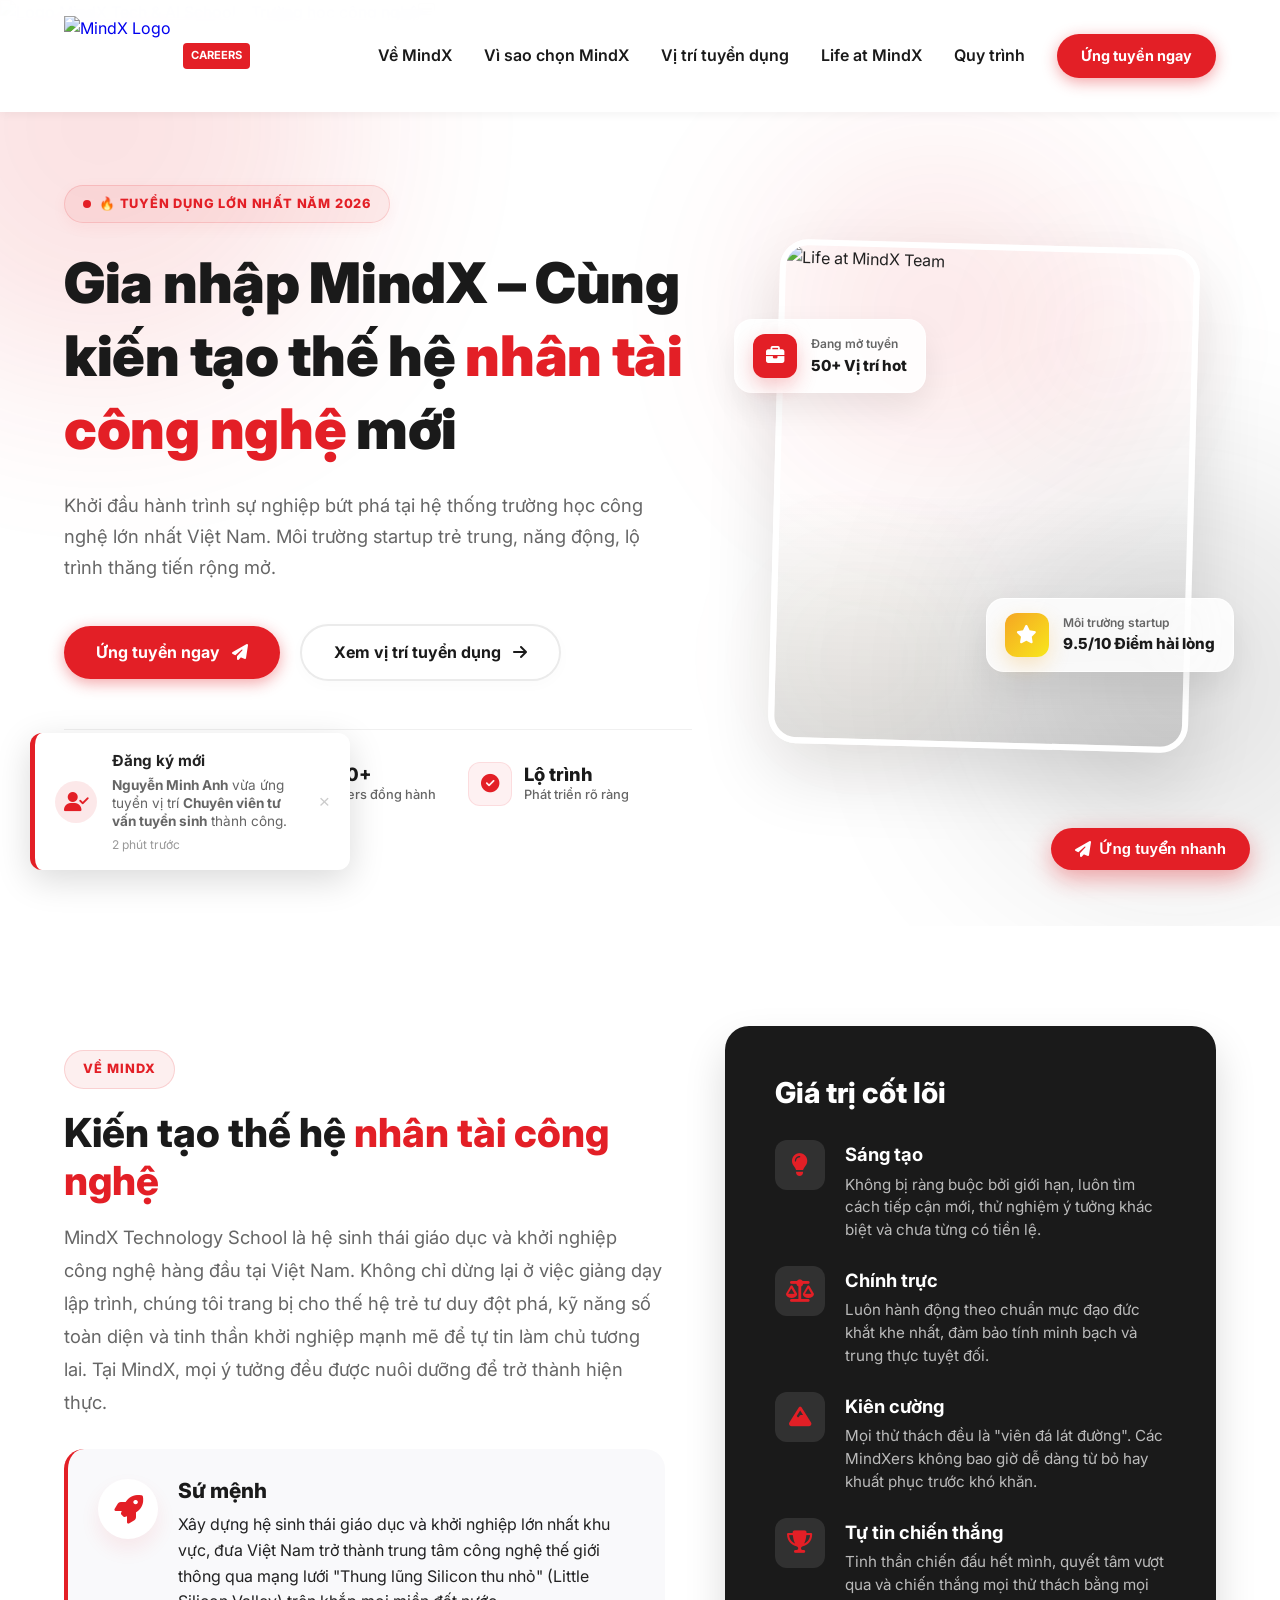
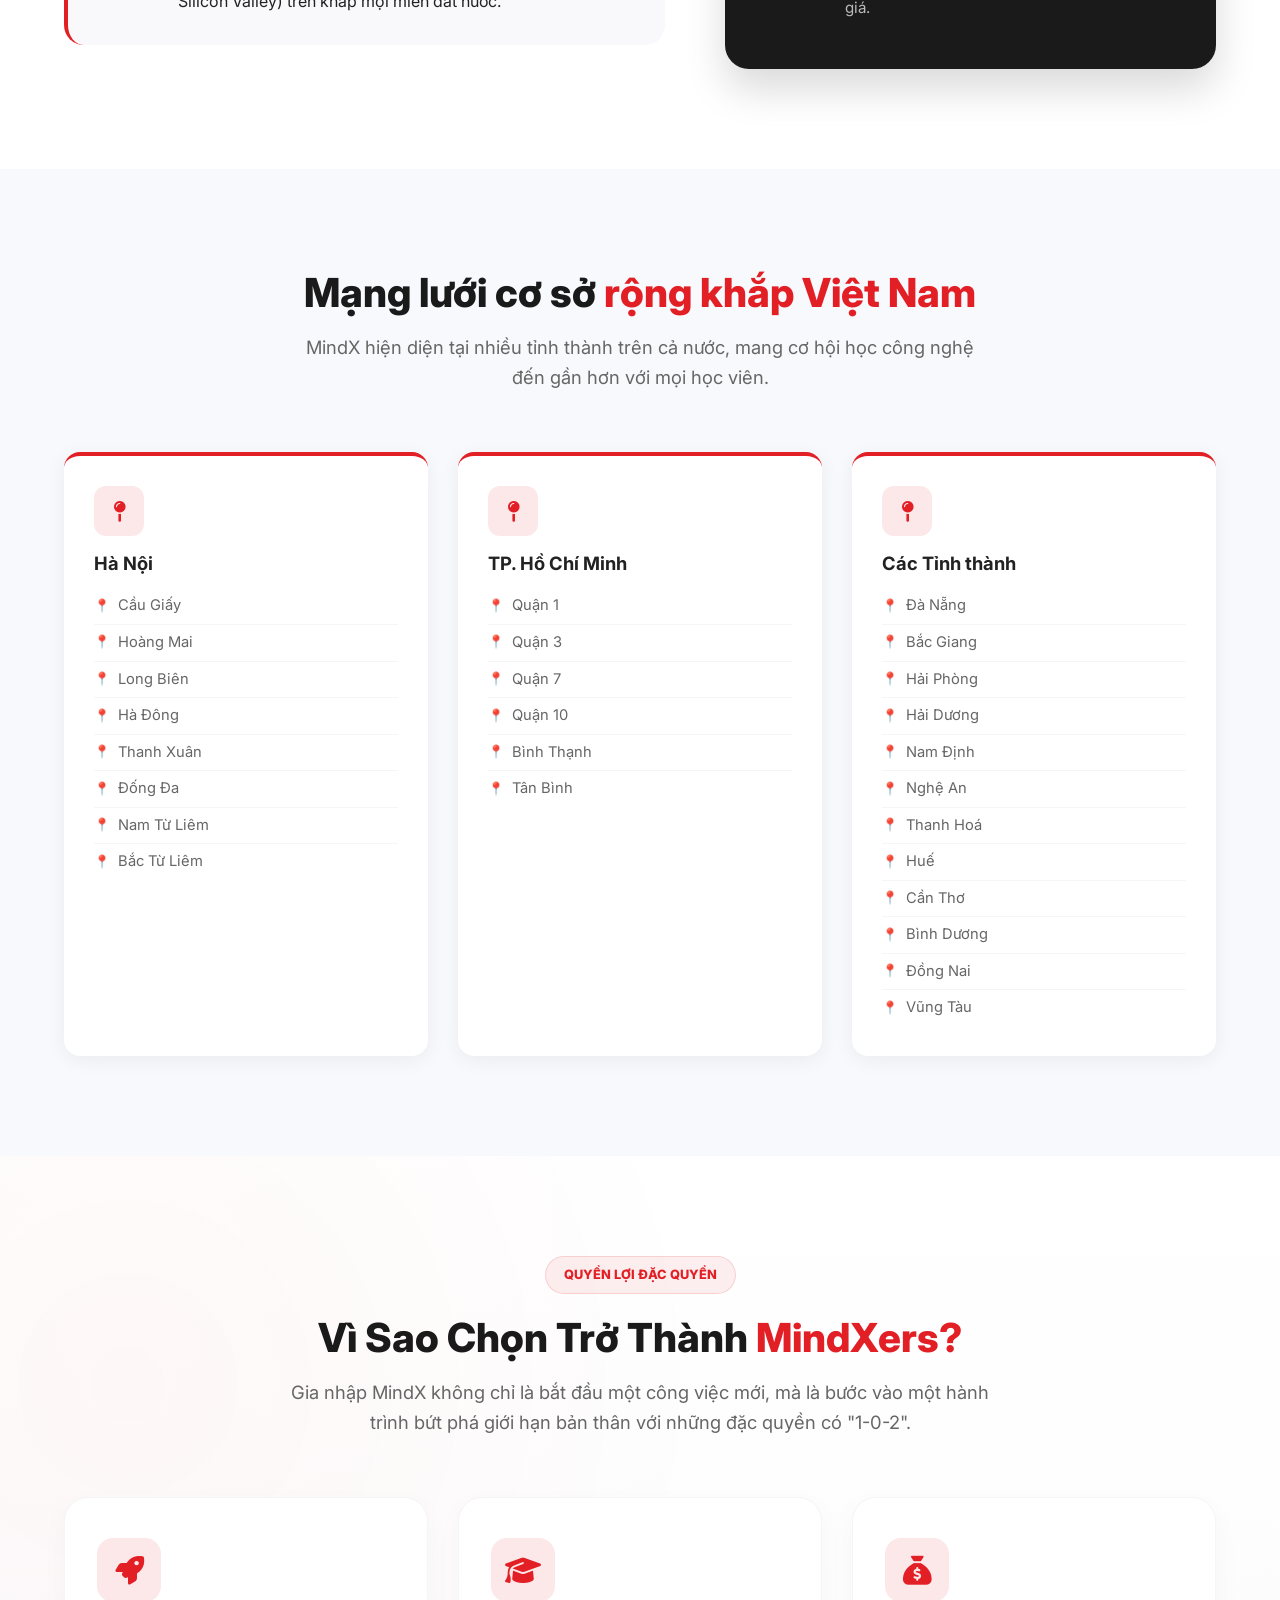
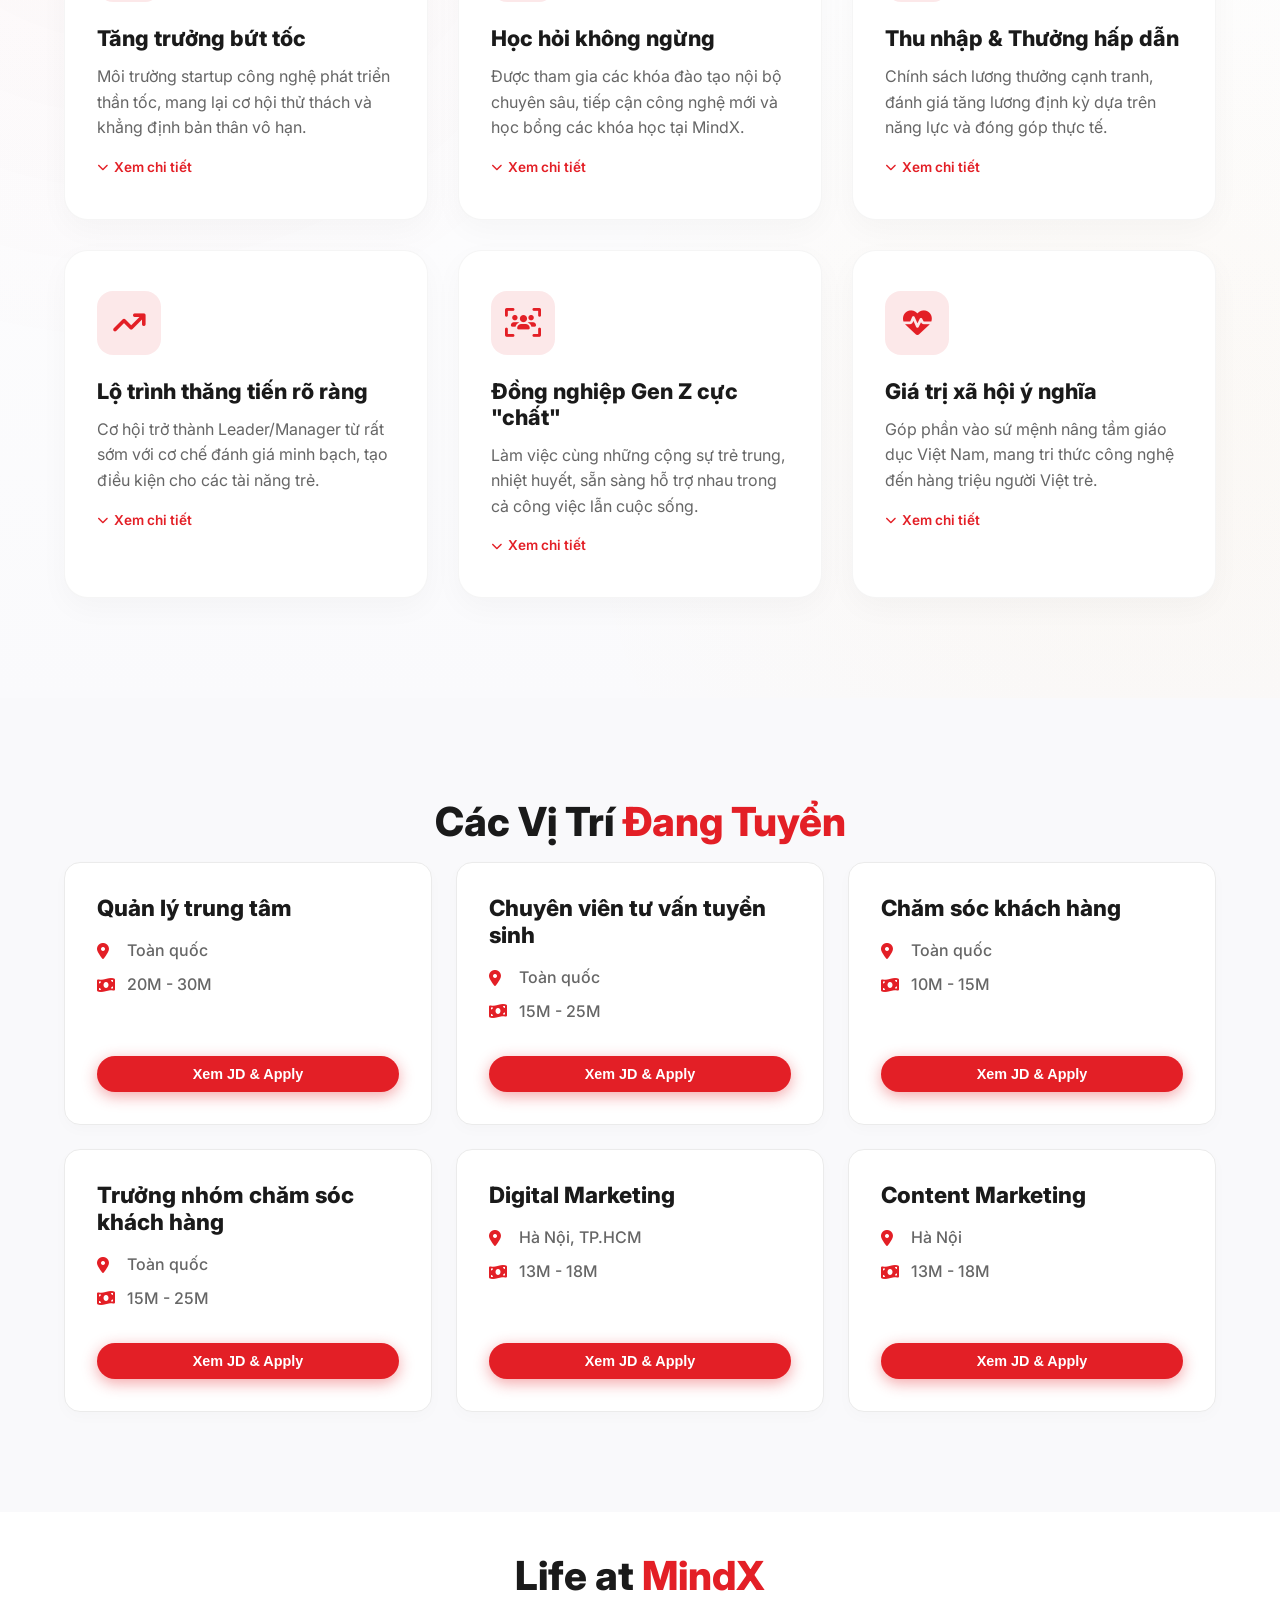
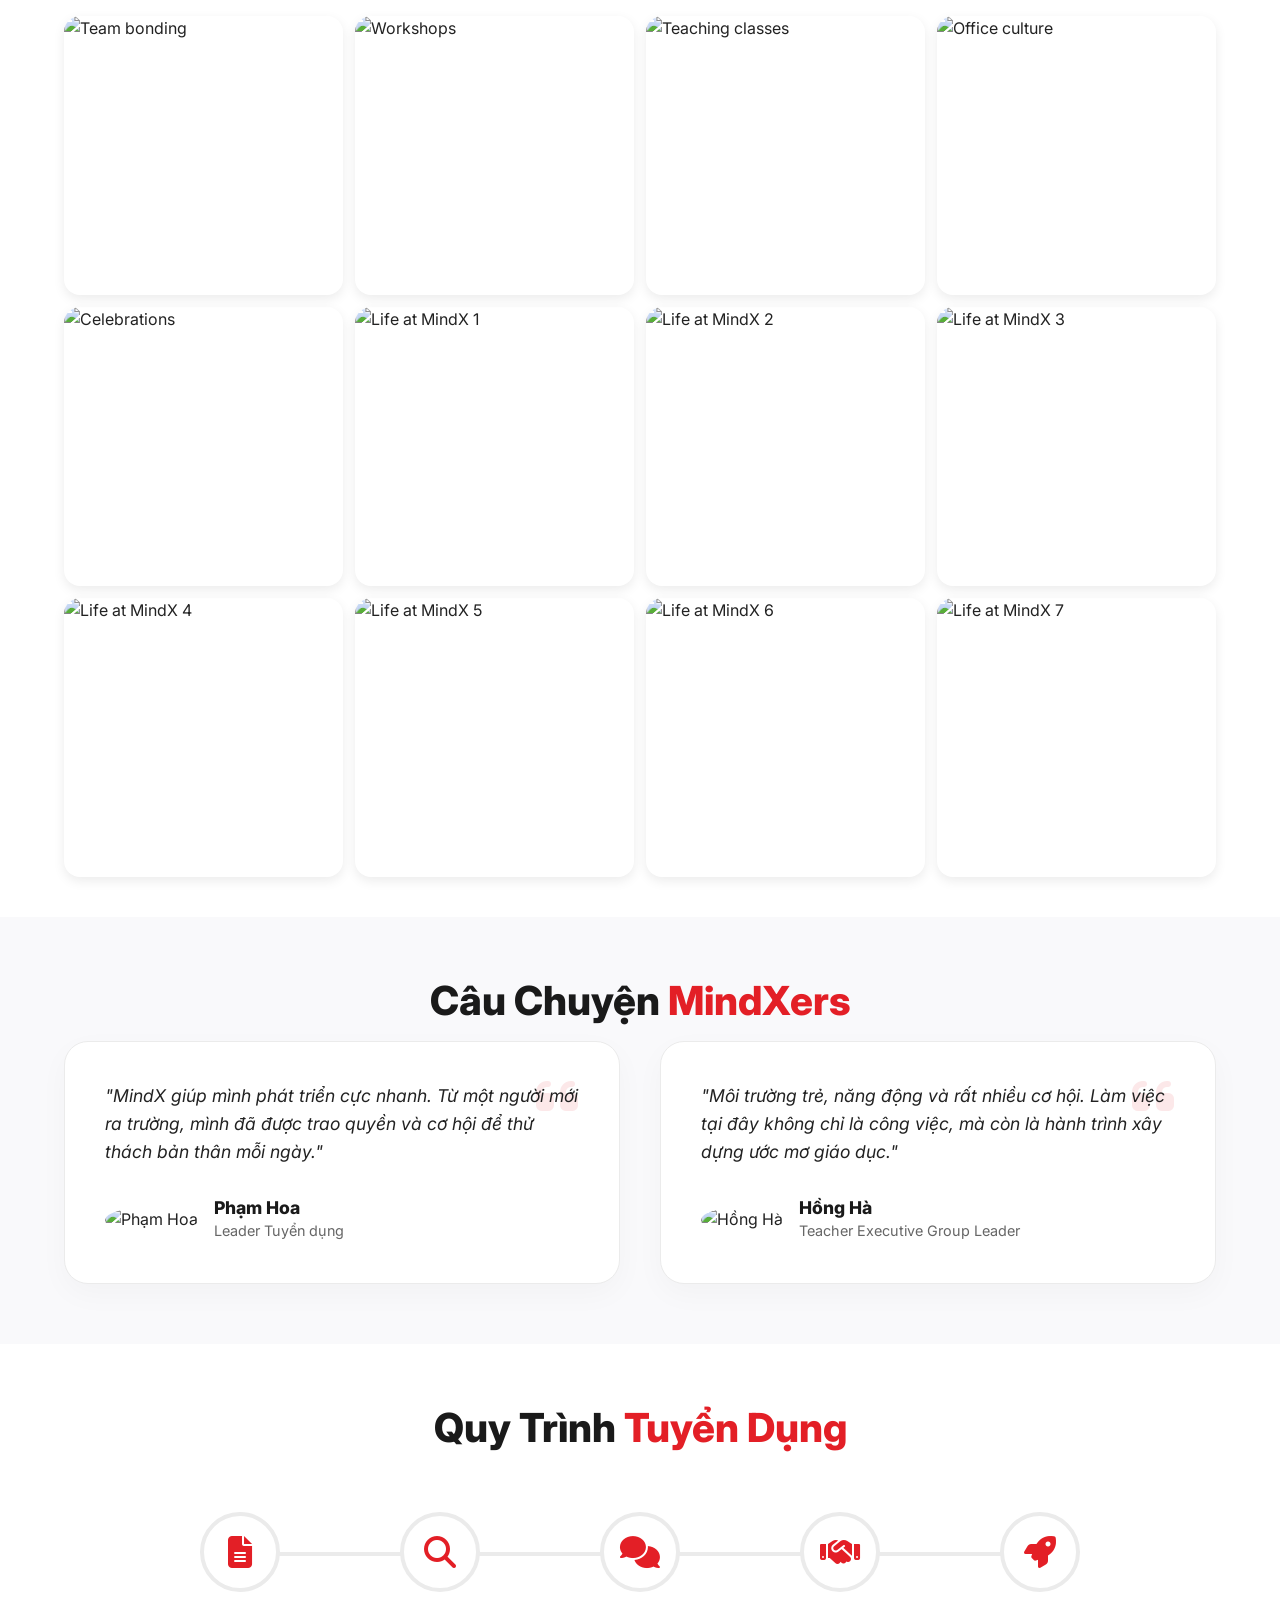
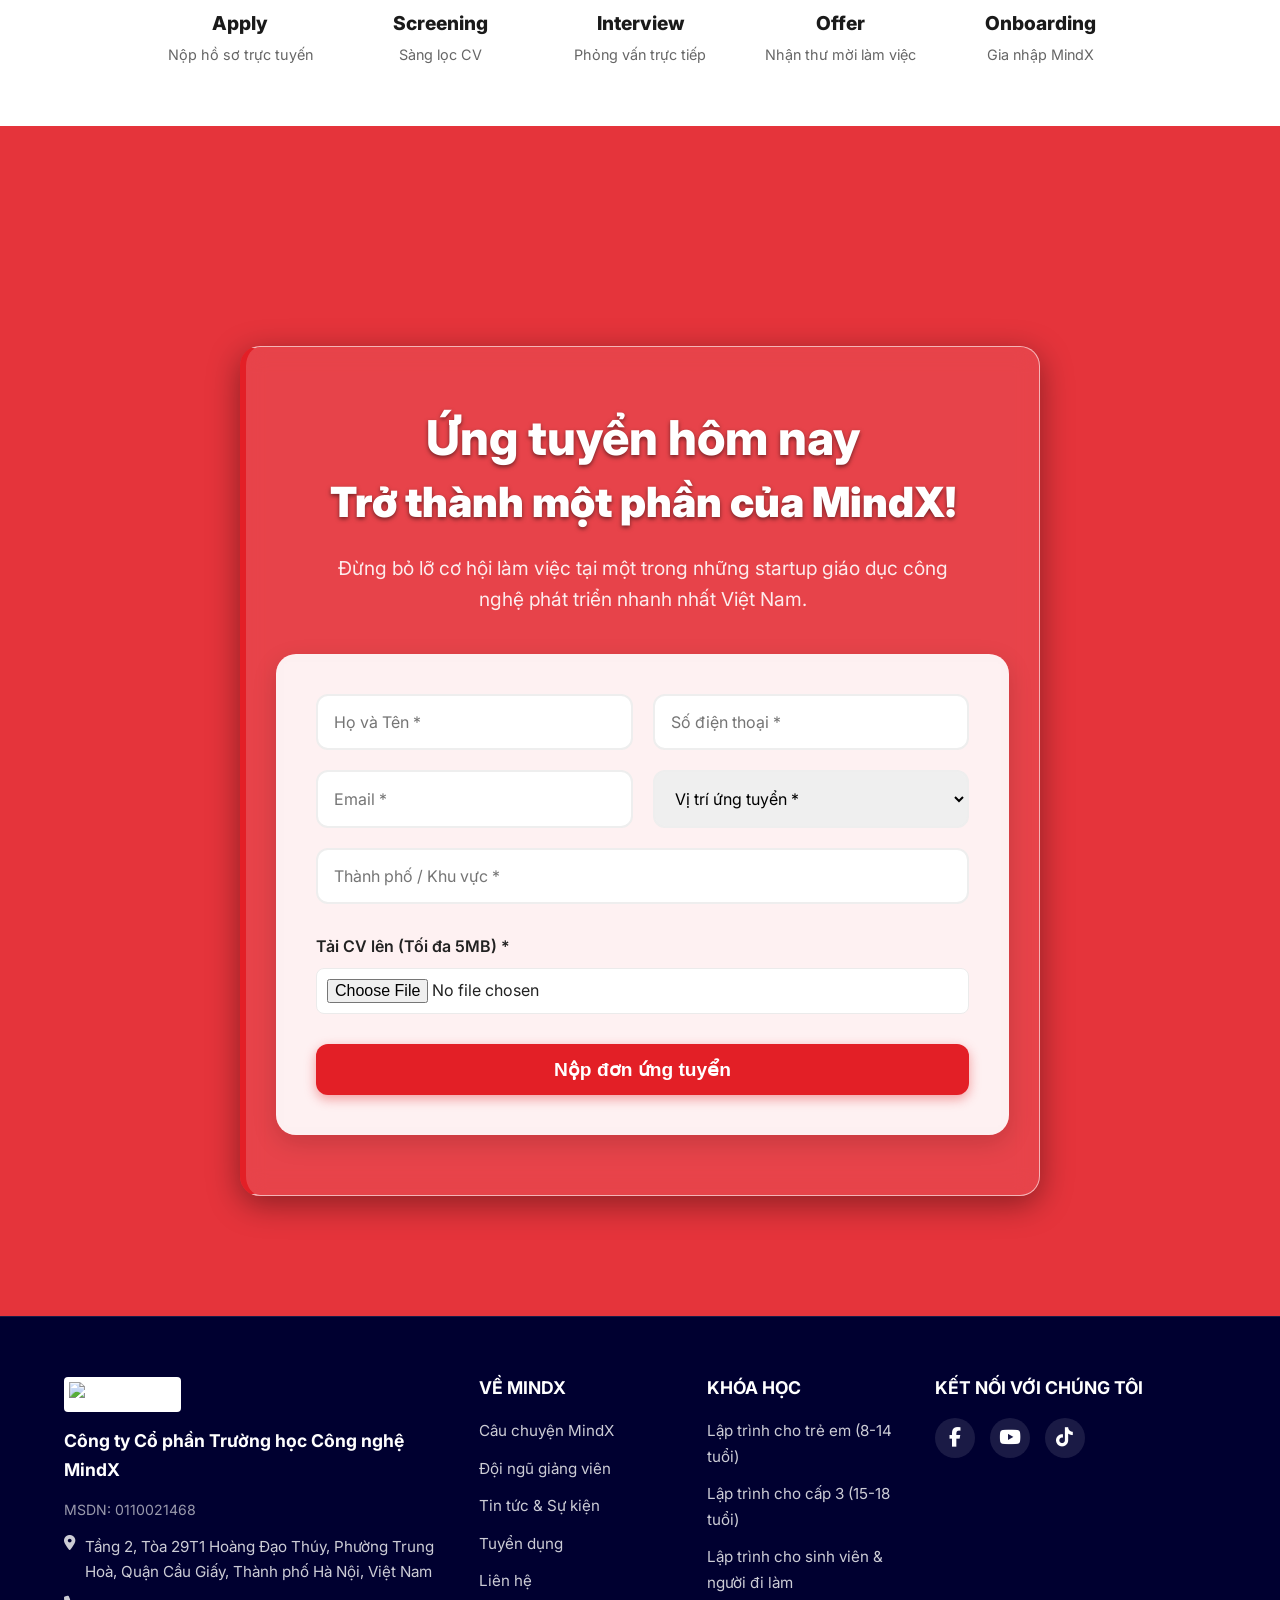
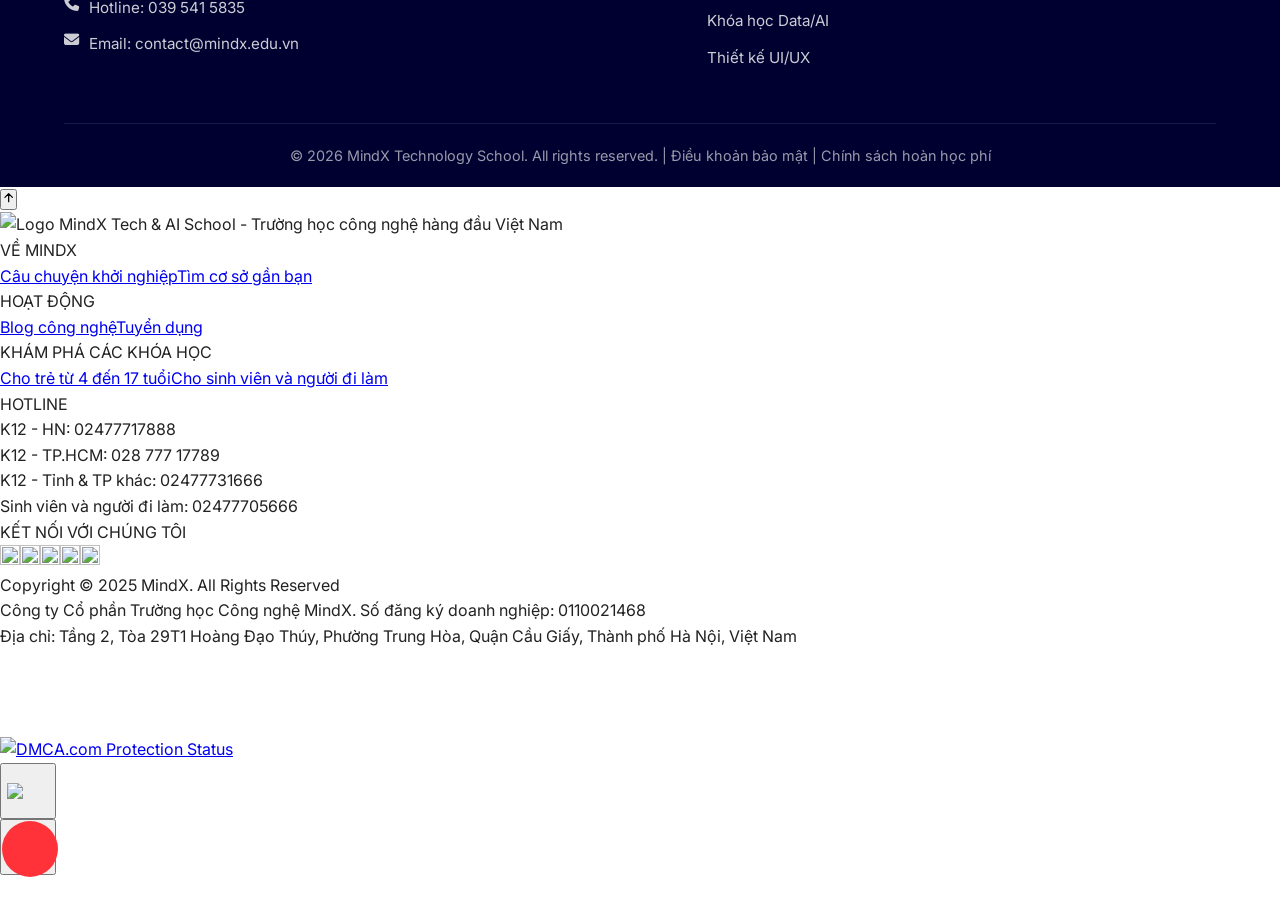
==== backup_index.html @ 45a2b8dc "index for third party content" ====
<!DOCTYPE html><html lang="vi"><head><meta charSet="utf-8"/><link rel="preconnect" href="/" crossorigin=""/><meta name="viewport" content="width=device-width, initial-scale=1, maximum-scale=1, viewport-fit=cover, user-scalable=no"/><link rel="preload" as="image" href="/logo-white.png"/><link rel="stylesheet" href="/_next/static/css/0102cf46f1dd8ed1.css" data-precedence="next"/><link rel="preload" as="script" fetchPriority="low" href="/_next/static/chunks/webpack-a714017247dfb22b.js"/><script src="/_next/static/chunks/fabcdbc1-23e1ef0d1c44d438.js" async=""></script><script src="/_next/static/chunks/191-a1961fe2c838ff4a.js" async=""></script><script src="/_next/static/chunks/main-app-cce3c4797a917713.js" async=""></script><script src="/_next/static/chunks/181cc846-2b0cfd12964d5177.js" async=""></script><script src="/_next/static/chunks/8768-517fab59f652dcd9.js" async=""></script><script src="/_next/static/chunks/app/third-party-content/%5Bslug%5D/page-d03fbdacf1b2ec92.js" async=""></script><script src="/_next/static/chunks/5605-5c5e7ad236c5d854.js" async=""></script><script src="/_next/static/chunks/app/not-found-ea6dfcddcd955989.js" async=""></script><script src="/_next/static/chunks/1110-5776d63dae0a0019.js" async=""></script><script src="/_next/static/chunks/7752-2bd328e006c2740c.js" async=""></script><script src="/_next/static/chunks/app/layout-20eb30014809d0d0.js" async=""></script><script src="/_next/static/chunks/app/global-error-220cc4ec73ea6c90.js" async=""></script><link rel="preconnect" href="https://framerusercontent.com" crossorigin=""/><link rel="dns-prefetch" href="https://framerusercontent.com"/><title>Tuyển dụng MindX</title><meta name="description" content="Tuyển dụng MindX"/><meta name="robots" content="index, follow"/><meta name="content-language" content="vi"/><meta name="google" content="all"/><meta name="googlebot" content="all"/><meta name="fb:admins" content="1045529109976543"/><link rel="canonical" href="https://mindx.edu.vn/recruitment"/><link rel="alternate" hrefLang="vi-VN" href="https://mindx.edu.vn/vi-VN"/><meta property="og:title" content="Tuyển dụng MindX"/><meta property="og:description" content="Tuyển dụng MindX"/><meta property="og:url" content="https://mindx.edu.vn/recruitment"/><meta property="og:image" content="https://website-dev.hn.ss.bfcplatform.vn/Mind_X_Tech_and_AI_logo_06_1_a8ab3d34aa.png"/><meta property="og:type" content="website"/><meta name="twitter:card" content="summary_large_image"/><meta name="twitter:title" content="Tuyển dụng MindX"/><meta name="twitter:description" content="Tuyển dụng MindX"/><meta name="twitter:image" content="https://website-dev.hn.ss.bfcplatform.vn/Mind_X_Tech_and_AI_logo_06_1_a8ab3d34aa.png"/><link rel="shortcut icon" href="/favicon.ico"/><link rel="icon" href="/favicon.ico" sizes="any"/><link rel="icon" href="/icon.webp" type="image/webp" sizes="192x192"/><link rel="apple-touch-icon" href="/apple-touch-icon.png" sizes="180x180" type="image/png"/><meta name="next-size-adjust"/><script src="/_next/static/chunks/polyfills-42372ed130431b0a.js" noModule=""></script></head><body class="__className_a9a3e1"><noscript><iframe title="google tag manager" src="https://www.googletagmanager.com/ns.html?id=GTM-PQC2JC5" height="0" width="0" style="display:none;visibility:hidden"></iframe></noscript><noscript><iframe title="google tag manager" src="https://www.googletagmanager.com/ns.html?id=AW-457941733" height="0" width="0" style="display:none;visibility:hidden"></iframe></noscript><section class="w-full flex-col items-center mx-bg-color-white min-h-screen relative"><script type="application/ld+json">{"@context":"https://schema.org","@graph":[{"@type":"BreadcrumbList","itemListElement":[{"@type":"ListItem","position":1,"name":"Trang chủ","item":"https://mindx.edu.vn"},{"@type":"ListItem","position":2,"name":"Tuyển dụng MindX","item":"https://mindx.edu.vn/recruitment"}]},{"@type":"WebPage","@id":"https://mindx.edu.vn/recruitment#webpage","url":"https://mindx.edu.vn/recruitment","name":"Tuyển dụng MindX","description":"Tuyển dụng MindX","inLanguage":"vi-VN","isPartOf":{"@id":"https://mindx.edu.vn/#website"},"publisher":{"@id":"https://mindx.edu.vn/#organization"},"datePublished":"2026-08-20T01:42:40.259Z","dateModified":"2026-08-20T02:03:04.389Z"}]}</script><header class="!z-[150] relative bg-white shadow-md"><nav role="navigation" aria-label="Menu chính" class="flex justify-between items-center p-4"><a href="/" aria-label="Trang chủ MindX"><img src="/logo.png" alt="Logo MindX Tech &amp; AI School - Trường học công nghệ" class="h-8" loading="lazy" decoding="async"/></a><button aria-label="Mở menu" class="h-8 w-8"><svg stroke="currentColor" fill="currentColor" stroke-width="0" viewBox="0 0 512 512" class="h-8 w-8" height="1em" width="1em" xmlns="http://www.w3.org/2000/svg"><path fill="none" stroke-linecap="round" stroke-miterlimit="10" stroke-width="48" d="M88 152h336M88 256h336M88 360h336"></path></svg></button></nav></header><div class="relative third-party-content overflow-auto"><div><!DOCTYPE html>
<html lang="vi">
<head>
    <meta charset="UTF-8">
    <meta name="viewport" content="width=device-width, initial-scale=1.0">
    <title>Tuyển Dụng MindX | Kiến tạo thế hệ nhân tài công nghệ</title>
    <meta name="description" content="MindX đang tuyển dụng nhiều vị trí hấp dẫn trên toàn quốc. Cơ hội phát triển nhanh, môi trường trẻ trung, thu nhập cạnh tranh.">
    <link href="https://fonts.googleapis.com/css2?family=Inter:wght@400;500;600;700;800;900&display=swap" rel="stylesheet">
    <link rel="stylesheet" href="https://cdnjs.cloudflare.com/ajax/libs/font-awesome/6.4.0/css/all.min.css">
    <style id="mindx-head-style">
@import url("https://fonts.googleapis.com/css2?family=Inter:wght@400;500;600;700;800;900&display=swap");
@import url("https://cdnjs.cloudflare.com/ajax/libs/font-awesome/6.4.0/css/all.min.css");

:root, #mindx-recruitment-root, .mindx-recruitment-scope {
    --mindx-red: #E31F26;
    --primary-color: var(--mindx-red);
    --mindx-black: #1A1A1A;
    --mindx-dark-grey: #333333;
    --white: #FFFFFF;
    --light-bg: #F9F9FB;
    --border-light: #EBEBEB;
    --text-main: #222222;
    --text-muted: #666666;
    --container-width: 1200px;
    --transition: all 0.3s ease;
}

#mindx-recruitment-root, .mindx-recruitment-scope {
    font-family: 'Inter', -apple-system, BlinkMacSystemFont, 'Segoe UI', Roboto, sans-serif;
    color: var(--text-main, #222);
    line-height: 1.6;
    background-color: var(--white, #fff);
    width: 100%;
    position: relative;
}

#mindx-recruitment-root *, .mindx-recruitment-scope * {
    box-sizing: border-box;
}

:root {
    /* Brand Colors */
    --mindx-red: #E31F26;
    --primary-color: var(--mindx-red);
    --mindx-black: #1A1A1A;
    --mindx-dark-grey: #333333;

    
    /* Neutral Colors */
    --white: #FFFFFF;
    --light-bg: #F9F9FB;
    --border-light: #EBEBEB;
    --text-main: #222222;
    --text-muted: #666666;
    
    /* Layout */
    --container-width: 1200px;
    --transition: all 0.3s ease;
}

* {
    margin: 0;
    padding: 0;
    box-sizing: border-box;
}

html {
    scroll-behavior: smooth;
}

body {
    font-family: 'Inter', sans-serif;
    color: var(--text-main);
    line-height: 1.6;
    background-color: var(--white);
}

.container {
    max-width: var(--container-width);
    margin: 0 auto;
    padding: 0 24px;
}

/* Typography */
h1, h2, h3, h4, h5, h6 {
    font-weight: 800;
    line-height: 1.2;
}

.section-title {
    font-size: 2.5rem;
    text-align: center;
    margin-bottom: 1.5rem;
    color: var(--mindx-black);
}

.section-title span {
    color: var(--mindx-red);
}

.text-white {
    color: var(--white) !important;
}

.highlight-red {
    color: var(--mindx-red);
}

/* Buttons */
.btn {
    display: inline-block;
    padding: 14px 32px;
    border-radius: 50px;
    font-weight: 700;
    text-decoration: none;
    text-align: center;
    transition: var(--transition);
    cursor: pointer;
    border: none;
    font-size: 1rem;
}

.btn-primary {
    background-color: var(--mindx-red);
    color: var(--white);
    box-shadow: 0 4px 15px rgba(227, 31, 38, 0.4);
}

.btn-primary:hover {
    background-color: var(--primary-color);
    transform: translateY(-2px);
    box-shadow: 0 6px 20px rgba(227, 31, 38, 0.5);
    color: var(--white);
}

.btn-outline {
    background-color: transparent;
    color: var(--mindx-black);
    border: 2px solid var(--mindx-black);
}

.btn-outline:hover {
    background-color: var(--mindx-black);
    color: var(--white);
    transform: translateY(-2px);
}

.btn-sm {
    padding: 10px 24px;
    font-size: 0.9rem;
}

/* Pulse Animation */
@keyframes pulse-animation {
    0% { box-shadow: 0 0 0 0 rgba(227, 31, 38, 0.7); }
    70% { box-shadow: 0 0 0 15px rgba(227, 31, 38, 0); }
    100% { box-shadow: 0 0 0 0 rgba(227, 31, 38, 0); }
}

.pulse {
    animation: pulse-animation 2s infinite;
}

/* Navbar */
.navbar {
    position: fixed;
    top: 0;
    width: 100%;
    background-color: rgba(255, 255, 255, 0.98);
    backdrop-filter: blur(10px);
    z-index: 1000;
    padding: 16px 0;
    box-shadow: 0 2px 10px rgba(0,0,0,0.05);
}

.nav-container {
    display: flex;
    justify-content: space-between;
    align-items: center;
}

.logo {
    display: flex;
    align-items: center;
    text-decoration: none;
    gap: 4px;
}

.logo-text {
    font-size: 1.8rem;
    font-weight: 900;
    color: var(--mindx-black);
    text-transform: lowercase;
    letter-spacing: -1px;
}

.badge {
    background-color: var(--mindx-red);
    color: var(--white);
    font-size: 0.7rem;
    font-weight: 700;
    padding: 4px 8px;
    border-radius: 4px;
    margin-left: 8px;
    text-transform: uppercase;
}

.nav-links {
    display: flex;
    align-items: center;
    gap: 32px;
}

.nav-links a:not(.btn) {
    color: var(--mindx-black);
    text-decoration: none;
    font-weight: 600;
    transition: var(--transition);
}

.nav-links a:not(.btn):hover {
    color: var(--mindx-red);
}

.mobile-menu-btn {
    display: none;
    background: none;
    border: none;
    font-size: 1.5rem;
    color: var(--mindx-black);
    cursor: pointer;
}

/* Hero Section */
.hero {
    position: relative;
    min-height: 100vh;
    display: flex;
    align-items: center;
    background: linear-gradient(135deg, rgba(255, 255, 255, 0.94) 30%, rgba(255, 255, 255, 0.8) 100%), url('fvn1jwyNVGfj28V9IfMSsN93bNg (1).avif') center/cover no-repeat;
    overflow: hidden;
    padding: 120px 0 80px;
}

.hero-bg-animated {
    position: absolute;
    top: 0; left: 0; width: 100%; height: 100%;
    pointer-events: none;
    z-index: 1;
}

.shape {
    position: absolute;
    border-radius: 50%;
    filter: blur(100px);
    opacity: 0.12;
    animation: float 12s infinite alternate;
}

.shape-1 {
    width: 500px; height: 500px;
    background-color: var(--mindx-red);
    top: -150px; left: -150px;
}
.shape-2 {
    width: 400px; height: 400px;
    background-color: var(--mindx-black);
    bottom: 5%; right: -100px;
    animation-delay: -6s;
}
.shape-3 {
    width: 300px; height: 300px;
    background-color: var(--mindx-red);
    top: 15%; right: 15%;
    animation-delay: -3s;
}

@keyframes float {
    0% { transform: translateY(0) scale(1); }
    100% { transform: translateY(40px) scale(1.15); }
}

/* New Hero Grid Layout */
.hero-container {
    position: relative;
    z-index: 2;
    width: 100%;
}

.hero-grid {
    display: grid;
    grid-template-columns: 1.15fr 0.85fr;
    gap: 60px;
    align-items: center;
}

/* Left Column Styling */
.hero-left {
    text-align: left;
    animation: slideUpFade 0.8s cubic-bezier(0.16, 1, 0.3, 1) forwards;
}

.hero-badge {
    display: inline-flex;
    align-items: center;
    gap: 8px;
    background: rgba(227, 31, 38, 0.07);
    color: var(--mindx-red);
    padding: 8px 18px;
    border-radius: 100px;
    font-size: 0.8rem;
    font-weight: 800;
    letter-spacing: 0.8px;
    margin-bottom: 24px;
    border: 1px solid rgba(227, 31, 38, 0.15);
    box-shadow: 0 4px 15px rgba(227, 31, 38, 0.05);
}

.pulse-dot {
    width: 8px;
    height: 8px;
    background-color: var(--mindx-red);
    border-radius: 50%;
    display: inline-block;
    animation: dot-pulse 1.5s infinite;
}

@keyframes dot-pulse {
    0% { transform: scale(0.85); opacity: 0.5; box-shadow: 0 0 0 0 rgba(227, 31, 38, 0.7); }
    70% { transform: scale(1.15); opacity: 1; box-shadow: 0 0 0 8px rgba(227, 31, 38, 0); }
    100% { transform: scale(0.85); opacity: 0.5; box-shadow: 0 0 0 0 rgba(227, 31, 38, 0); }
}

.hero-title {
    color: var(--mindx-black);
    font-size: 3.5rem;
    margin-bottom: 24px;
    line-height: 1.3;
    letter-spacing: -0.3px;
    font-weight: 900;
}

.gradient-text {
    color: var(--primary-color);
}

.hero-subtitle {
    color: var(--text-muted);
    font-size: 1.15rem;
    margin-bottom: 40px;
    line-height: 1.7;
    max-width: 95%;
}

.hero-buttons {
    display: flex;
    justify-content: flex-start;
    align-items: center;
    gap: 20px;
}

/* Secondary Button design */
.btn-secondary {
    background-color: transparent;
    color: var(--mindx-black);
    border: 2px solid var(--border-light);
    box-shadow: 0 4px 15px rgba(0, 0, 0, 0.02);
}

.btn-secondary:hover {
    background-color: var(--mindx-black);
    color: var(--white);
    border-color: var(--mindx-black);
    transform: translateY(-2px);
    box-shadow: 0 6px 20px rgba(26, 26, 26, 0.15);
}

/* Trust Badges Styling */
.hero-trust-badges {
    display: flex;
    gap: 32px;
    margin-top: 48px;
    padding-top: 32px;
    border-top: 1px solid rgba(0, 0, 0, 0.06);
}

.trust-item {
    display: flex;
    align-items: center;
    gap: 12px;
}

.trust-icon {
    width: 44px;
    height: 44px;
    border-radius: 12px;
    background: rgba(227, 31, 38, 0.06);
    color: var(--mindx-red);
    display: flex;
    align-items: center;
    justify-content: center;
    font-size: 1.15rem;
    border: 1px solid rgba(227, 31, 38, 0.1);
}

.trust-info {
    display: flex;
    flex-direction: column;
}

.trust-info strong {
    font-size: 1.15rem;
    color: var(--mindx-black);
    font-weight: 800;
    line-height: 1.2;
}

.trust-info span {
    font-size: 0.8rem;
    color: var(--text-muted);
    font-weight: 500;
}

/* Right Column Visual Styling */
.hero-right {
    position: relative;
    display: flex;
    justify-content: center;
    align-items: center;
    animation: slideUpFade 1s cubic-bezier(0.16, 1, 0.3, 1) 0.2s forwards;
    opacity: 0;
}

.hero-visual {
    position: relative;
    width: 100%;
    max-width: 420px;
    aspect-ratio: 4 / 4.8;
}

.image-wrapper {
    width: 100%;
    height: 100%;
    border-radius: 28px;
    overflow: hidden;
    box-shadow: 0 30px 70px rgba(0, 0, 0, 0.12);
    border: 6px solid var(--white);
    position: relative;
    z-index: 2;
    transform: rotate(1.5deg);
    transition: var(--transition);
}

.image-wrapper:hover {
    transform: rotate(0deg) scale(1.02);
}

.hero-image {
    width: 100%;
    height: 100%;
    object-fit: cover;
}

.image-overlay {
    position: absolute;
    top: 0; left: 0; right: 0; bottom: 0;
    background: linear-gradient(to top, rgba(26, 26, 26, 0.15) 0%, transparent 50%);
    z-index: 3;
}

/* Floating Cards design */
.floating-card {
    position: absolute;
    display: flex;
    align-items: center;
    gap: 14px;
    background: rgba(255, 255, 255, 0.88);
    backdrop-filter: blur(20px);
    -webkit-backdrop-filter: blur(20px);
    border: 1px solid rgba(255, 255, 255, 0.7);
    border-radius: 18px;
    padding: 14px 18px;
    box-shadow: 0 15px 35px rgba(0, 0, 0, 0.08);
    z-index: 4;
    transition: var(--transition);
}

.floating-card:hover {
    transform: translateY(-5px) scale(1.03);
    box-shadow: 0 20px 45px rgba(0, 0, 0, 0.12);
}

.card-top {
    top: 15%;
    left: -40px;
    animation: float-slow 5s ease-in-out infinite alternate;
}

.card-bottom {
    bottom: 15%;
    right: -40px;
    animation: float-slow 5s ease-in-out infinite alternate-reverse;
    animation-delay: 0.8s;
}

@keyframes float-slow {
    0% { transform: translateY(0); }
    100% { transform: translateY(-12px); }
}

.floating-card-icon {
    width: 44px;
    height: 44px;
    border-radius: 12px;
    display: flex;
    align-items: center;
    justify-content: center;
    font-size: 1.15rem;
    color: var(--white);
}

.badge-red {
    background: var(--primary-color);
    box-shadow: 0 8px 20px rgba(227, 31, 38, 0.25);
}

.badge-gold {
    background: linear-gradient(135deg, #F5A623 0%, #F8E71C 100%);
    box-shadow: 0 8px 20px rgba(245, 166, 35, 0.25);
}

.floating-card-info {
    display: flex;
    flex-direction: column;
}

.card-label {
    font-size: 0.75rem;
    color: var(--text-muted);
    font-weight: 600;
}

.card-value {
    font-size: 0.95rem;
    color: var(--mindx-black);
    font-weight: 800;
}

/* Background Decorative Circles */
.deco-circle {
    position: absolute;
    border-radius: 50%;
    filter: blur(60px);
    z-index: 1;
    opacity: 0.35;
}

.circle-1 {
    width: 250px;
    height: 250px;
    background: radial-gradient(circle, rgba(227,31,38,0.2) 0%, transparent 70%);
    top: -30px;
    right: -40px;
}

.circle-2 {
    width: 280px;
    height: 280px;
    background: radial-gradient(circle, rgba(245,166,35,0.18) 0%, transparent 70%);
    bottom: -50px;
    left: -50px;
}

/* Existing slideUpFade Keyframe from previous code (defined in styles but kept here for clarity if missing) */
@keyframes slideUpFade {
    from { opacity: 0; transform: translateY(40px); }
    to { opacity: 1; transform: translateY(0); }
}

/* Kept for Section 7 compatibility */
.glass-panel {
    max-width: 650px;
    margin-top: 100px;
    animation: slideUpFade 1s cubic-bezier(0.16, 1, 0.3, 1) forwards;
    background: linear-gradient(135deg, rgba(255, 255, 255, 0.95) 0%, rgba(255, 255, 255, 0.75) 100%);
    backdrop-filter: blur(25px);
    -webkit-backdrop-filter: blur(25px);
    border: 1px solid rgba(255, 255, 255, 0.6);
    border-left: 6px solid var(--mindx-red);
    border-radius: 24px;
    padding: 60px 50px;
    box-shadow: 0 40px 80px rgba(0,0,0,0.15), inset 0 0 0 1px rgba(255,255,255,0.5);
}

/* Advanced Why Join Section */
.why-join {
    padding: 100px 0;
    background: linear-gradient(180deg, var(--white) 0%, #FAFAFC 100%);
    position: relative;
    overflow: hidden;
}

.why-join-bg {
    position: absolute;
    top: 0; left: 0; width: 100%; height: 100%;
    background-image: radial-gradient(circle at 10% 20%, rgba(227, 31, 38, 0.03) 0%, transparent 40%),
                      radial-gradient(circle at 90% 80%, rgba(245, 166, 35, 0.04) 0%, transparent 40%);
    z-index: 0;
}

.relative-z {
    position: relative;
    z-index: 1;
}

.section-header {
    margin-bottom: 60px;
}
.text-center { text-align: center; }
.mx-auto { margin-left: auto; margin-right: auto; }

.section-subtitle {
    max-width: 700px;
    margin: 0 auto;
    color: var(--text-muted);
    font-size: 1.15rem;
    line-height: 1.6;
}

.features-grid-advanced {
    display: grid;
    grid-template-columns: repeat(auto-fit, minmax(320px, 1fr));
    gap: 30px;
}

.feature-card-pro {
    background: var(--white);
    border-radius: 24px;
    padding: 40px 32px;
    box-shadow: 0 10px 30px rgba(0,0,0,0.03);
    border: 1px solid rgba(0,0,0,0.04);
    transition: all 0.4s cubic-bezier(0.16, 1, 0.3, 1);
    position: relative;
    overflow: hidden;
    z-index: 1;
}

.feature-card-pro::before {
    content: '';
    position: absolute;
    top: 0; left: 0; width: 100%; height: 0;
    background: linear-gradient(135deg, rgba(227, 31, 38, 0.05) 0%, transparent 100%);
    transition: height 0.4s ease;
    z-index: -1;
}

.feature-card-pro:hover {
    transform: translateY(-8px);
    box-shadow: 0 20px 40px rgba(0,0,0,0.08);
    border-color: rgba(227, 31, 38, 0.2);
}

.feature-card-pro:hover::before {
    height: 100%;
}

.feature-icon-pro {
    width: 64px;
    height: 64px;
    border-radius: 16px;
    display: flex;
    align-items: center;
    justify-content: center;
    font-size: 1.8rem;
    margin-bottom: 24px;
    transition: transform 0.4s cubic-bezier(0.175, 0.885, 0.32, 1.275);
}

.feature-card-pro:hover .feature-icon-pro {
    transform: scale(1.1) rotate(5deg);
}

.feature-card-pro h3 {
    font-size: 1.35rem;
    color: var(--mindx-black);
    margin-bottom: 12px;
}

.feature-card-pro p {
    color: var(--text-muted);
    font-size: 1rem;
    line-height: 1.6;
}

/* Specific Card Colors */
.card-red .feature-icon-pro,
.card-blue .feature-icon-pro,
.card-yellow .feature-icon-pro,
.card-green .feature-icon-pro,
.card-purple .feature-icon-pro,
.card-orange .feature-icon-pro { 
    background: rgba(227, 31, 38, 0.1); 
    color: var(--primary-color); 
}

/* Positions Section */
.positions {
    padding: 100px 0;
    background: var(--light-bg);
    position: relative;
}

.jobs-grid {
    display: grid;
    grid-template-columns: repeat(auto-fit, minmax(320px, 1fr));
    gap: 24px;
}

.job-card {
    background: var(--white);
    border: 1px solid var(--border-light);
    border-radius: 16px;
    padding: 32px;
    display: flex;
    flex-direction: column;
    justify-content: space-between;
    gap: 24px;
    transition: var(--transition);
    box-shadow: 0 5px 15px rgba(0,0,0,0.02);
}

.job-card:hover {
    background: var(--white);
    transform: translateY(-5px);
    border-color: var(--mindx-red);
    box-shadow: 0 15px 30px rgba(227,31,38,0.1);
}

.job-info h3 {
    color: var(--mindx-black);
    font-size: 1.4rem;
    margin-bottom: 16px;
}

.job-meta {
    color: var(--text-muted);
    margin-bottom: 8px;
    display: flex;
    align-items: center;
    gap: 10px;
    font-weight: 500;
}

.job-meta i {
    color: var(--mindx-red);
    width: 20px;
}

.section-title {
    font-size: 2.5rem;
    text-align: center;
    margin-bottom: 1rem;
    color: var(--mindx-black);
}

/* Life Section */
.life {
    padding: 40px 0;
    background-color: var(--white);
}

.gallery {
    display: grid;
    grid-template-columns: repeat(auto-fill, minmax(250px, 1fr));
    grid-template-rows: repeat(3, 1fr);
    gap: 12px;
    margin-top: 10px;
    grid-auto-flow: dense;
}

.gallery-item {
    position: relative;
    overflow: hidden;
    border-radius: 16px;
    cursor: pointer;
    aspect-ratio: 1 / 1;
    box-shadow: 0 4px 12px rgba(0,0,0,0.08);
    transition: transform var(--transition), box-shadow var(--transition);
}
    aspect-ratio: 1 / 1;
    box-shadow: 0 4px 12px rgba(0,0,0,0.08);
    transition: transform var(--transition), box-shadow var(--transition);
}

.gallery-item:last-child { margin-right: 0; }

.gallery-item:hover {
    transform: scale(1.05);
    box-shadow: 0 8px 20px rgba(0,0,0,0.12);
}

.crop-left {
    object-fit: cover;
    object-position: left center;
}

/* Update gallery images for better focus */
.gallery-item[data-caption="Workshops"] img {
    object-position: left center;
}
.gallery-item[data-caption="Team bonding"] img {
    object-position: center;
}
.gallery-item[data-caption="Teaching classes"] img {
    object-position: center;
}
.gallery-item[data-caption="Office culture"] img {
    object-position: center;
}
.gallery-item[data-caption="Celebrations"] img {
    object-position: center;
}
.gallery-item[data-caption="Life at MindX 1"] img {
    object-position: center;
}
.gallery-item[data-caption="Life at MindX 2"] img {
    object-position: center;
}
.gallery-item[data-caption="Life at MindX 3"] img {
    object-position: center;
}
.gallery-item[data-caption="Life at MindX 4"] img {
    object-position: center;
}

.gallery-item img {
    width: 100%;
    height: 100%;
    object-fit: cover;
    object-position: center;
    transition: transform 0.5s ease;
    image-rendering: -webkit-optimize-contrast;
    image-rendering: crisp-edges;
}

.gallery-item:hover img {
    transform: scale(1.12);
}

.gallery-item::before {
    content: '';
    position: absolute;
    inset: 0;
    background: rgba(0,0,0,0.15);
    opacity: 0;
    transition: opacity 0.3s ease;
    border-radius: inherit;
    z-index: 1;
}

.gallery-item:hover::before {
    opacity: 1;
}


.gallery-item:hover img {
    transform: scale(1.12);
}

.gallery-item::after {
    content: attr(data-caption);
    position: absolute;
    bottom: 0;
    left: 0;
    width: 100%;
    background: rgba(0, 0, 0, 0.6);
    color: var(--white);
    padding: 12px 16px;
    font-size: 0.9rem;
    opacity: 0;
    transition: opacity 0.3s ease;
    text-align: left;
    box-sizing: border-box;
}

.gallery-item:hover::after {
    opacity: 1;
}

/* Existing gallery-item specific spans keep their grid placement */
/* Removed custom span rules for uniform 3-row grid */
/* Testimonials */
.testimonials {
    padding: 60px 0;
    background: var(--light-bg);
}

.testimonial-cards {
    display: grid;
    grid-template-columns: repeat(auto-fit, minmax(400px, 1fr));
    gap: 40px;
}

.testimonial-card {
    background: var(--white);
    padding: 40px;
    border-radius: 24px;
    box-shadow: 0 10px 30px rgba(0,0,0,0.03);
    position: relative;
    border: 1px solid var(--border-light);
}

.quote-icon {
    font-size: 3rem;
    color: rgba(227, 31, 38, 0.1);
    position: absolute;
    top: 30px;
    right: 40px;
}

.quote {
    font-size: 1.1rem;
    font-style: italic;
    color: var(--text-main);
    margin-bottom: 30px;
    position: relative;
    z-index: 2;
}

.author {
    display: flex;
    align-items: center;
    gap: 16px;
}

.author-avatar img {
    width: 60px;
    height: 60px;
    border-radius: 50%;
    object-fit: cover;
}

.author-info h4 {
    color: var(--mindx-black);
    font-size: 1.1rem;
}

.author-info span {
    color: var(--text-muted);
    font-size: 0.9rem;
}

/* Process Timeline */
.process {
    padding: 60px 0;
    background: var(--white);
    text-align: center;
}

.timeline {
    display: flex;
    justify-content: space-between;
    align-items: flex-start;
    position: relative;
    max-width: 1000px;
    margin: 60px auto 0;
}

.timeline::before {
    content: '';
    position: absolute;
    top: 40px;
    left: 10%;
    right: 10%;
    height: 4px;
    background: var(--border-light);
    z-index: 1;
}

.timeline-step {
    position: relative;
    z-index: 2;
    flex: 1;
    text-align: center;
}

.step-icon {
    width: 80px;
    height: 80px;
    background: var(--white);
    border: 4px solid var(--border-light);
    border-radius: 50%;
    margin: 0 auto 20px;
    display: flex;
    align-items: center;
    justify-content: center;
    font-size: 2rem;
    color: var(--mindx-red);
    transition: var(--transition);
}

.timeline-step:hover .step-icon {
    background: var(--mindx-red);
    border-color: var(--mindx-red);
    color: var(--white);
    transform: scale(1.1);
}

.timeline-step h4 {
    color: var(--mindx-black);
    font-size: 1.2rem;
    margin-bottom: 8px;
}

.timeline-step p {
    color: var(--text-muted);
    font-size: 0.9rem;
}

/* Final CTA */
.final-cta {
    padding: 120px 0;
    background: none;
    position: relative;
    overflow: hidden;
}

.final-cta::before {
    content: '';
    position: absolute;
    inset: 0;
    background: rgba(227, 31, 38, 0.9); /* MindX Red overlay */
    pointer-events: none;
    z-index: 1;
}

.final-cta::after {
    content: '';
    position: absolute;
    inset: 0;
    background: url("https://mindxtuyendung.com/h.jpg") center/cover fixed;
    filter: blur(8px);
    z-index: 0;
}

.cta-container {
    position: relative;
    z-index: 2;
    max-width: 800px;
    text-align: center;
    background: rgba(255,255,255,0.08);
    backdrop-filter: blur(12px);
    border-radius: 20px;
    padding: 60px 30px;
    box-shadow: 0 8px 32px rgba(0,0,0,0.4);
}

.cta-container h2 {
    color: var(--mindx-red);
    font-size: 3rem;
    margin-bottom: 24px;
    text-shadow: 0 2px 4px rgba(0,0,0,0.5);
}

.cta-container p {
    color: rgba(255, 255, 255, 0.9);
    font-size: 1.2rem;
    margin-bottom: 40px;
}

.apply-form {
    background: rgba(255,255,255,0.92);
    backdrop-filter: blur(6px);
    padding: 40px;
    border-radius: 20px;
    text-align: left;
    position: relative;
    z-index: 3;
    box-shadow: 0 8px 24px rgba(0,0,0,0.15);
}

.form-grid {
    display: grid;
    grid-template-columns: 1fr 1fr;
    gap: 20px;
    margin-bottom: 30px;
}

.form-grid input, .form-grid select {
    width: 100%;
    padding: 16px;
    border: 2px solid #EEE;
    border-radius: 12px;
    font-family: inherit;
    font-size: 1rem;
    transition: var(--transition);
}

.form-grid input:focus, .form-grid select:focus {
    outline: none;
    border-color: var(--mindx-red);
}

.full-width {
    grid-column: 1 / -1;
}

.apply-form button {
    width: 100%;
    font-size: 1.2rem;
    background: var(--mindx-red);
    color: var(--white);
    border: none;
    border-radius: 12px;
    padding: 14px 0;
    box-shadow: 0 4px 12px rgba(227,31,38,0.4);
    transition: transform 0.2s ease, box-shadow 0.2s ease;
}
.apply-form button:hover {
    transform: translateY(-3px);
    box-shadow: 0 6px 18px rgba(255,111,97,0.6);
}
.apply-form button:active {
    transform: translateY(1px);
}

@keyframes pulseBtn {
    0% { box-shadow: 0 0 0 0 rgba(255,111,97,0.5); }
    70% { box-shadow: 0 0 0 10px rgba(255,111,97,0); }
    100% { box-shadow: 0 0 0 0 rgba(255,111,97,0); }
}
.apply-form button.pulse {
    animation: pulseBtn 2s infinite;
}

.apply-form button:disabled {
    opacity: 0.7;
    cursor: not-allowed;
    animation: none;
    transform: none !important;
}

/* ============================================================
   Form Status Messages (Google Sheets integration)
   ============================================================ */
.form-status {
    display: flex;
    align-items: flex-start;
    gap: 14px;
    padding: 18px 22px;
    border-radius: 14px;
    margin-bottom: 20px;
    font-size: 0.95rem;
    line-height: 1.6;
    animation: statusFadeIn 0.4s ease forwards;
}

@keyframes statusFadeIn {
    from { opacity: 0; transform: translateY(-8px); }
    to   { opacity: 1; transform: translateY(0); }
}

.status-success {
    background: linear-gradient(135deg, rgba(34, 197, 94, 0.12) 0%, rgba(16, 185, 129, 0.08) 100%);
    border: 1.5px solid rgba(34, 197, 94, 0.4);
    color: #15803d;
}

.status-success strong {
    display: block;
    font-size: 1.05rem;
    margin-bottom: 4px;
    color: #166534;
}

.status-success em {
    font-style: normal;
    font-weight: 600;
    color: #15803d;
}

.status-error {
    background: linear-gradient(135deg, rgba(239, 68, 68, 0.1) 0%, rgba(220, 38, 38, 0.06) 100%);
    border: 1.5px solid rgba(239, 68, 68, 0.35);
    color: #b91c1c;
}

.status-error strong {
    display: block;
    font-size: 1.05rem;
    margin-bottom: 4px;
    color: #991b1b;
}

.status-error a {
    color: var(--mindx-red);
    font-weight: 600;
    text-decoration: underline;
}

.status-icon {
    font-size: 1.4rem;
    flex-shrink: 0;
    margin-top: 1px;
}

/* Subtitle styling used in the Apply Section */
.subtitle {
    font-size: 1.2rem;
    color: var(--text-muted);
    text-align: center;
    margin-bottom: 24px;
}

/* Style textarea within form-grid */
.form-grid textarea {
    width: 100%;
    padding: 16px;
    border: 2px solid #EEE;
    border-radius: 12px;
    font-family: inherit;
    font-size: 1rem;
    resize: vertical;
    transition: var(--transition);
}

.form-grid textarea:focus {
    outline: none;
    border-color: var(--mindx-red);
}

/* Network Section */
.network-section {
    padding: 100px 0;
    background: #f8f9fc;
}

.network-header {
    text-align: center;
    margin-bottom: 60px;
}

.network-stats {
    display: grid;
    grid-template-columns: repeat(4, 1fr);
    gap: 30px;
    margin-bottom: 60px;
    background: #fff;
    border-radius: 20px;
    padding: 40px;
    box-shadow: 0 4px 30px rgba(0,0,0,0.06);
}

.network-stat-item {
    text-align: center;
    padding: 10px;
    border-right: 1px solid rgba(0,0,0,0.06);
}

.network-stat-item:last-child {
    border-right: none;
}

.stat-number {
    display: block;
    font-size: 2.8rem;
    font-weight: 900;
    color: var(--primary-color);
    line-height: 1;
    margin-bottom: 10px;
}

.stat-number sup {
    font-size: 1.4rem;
}

.stat-label {
    display: block;
    font-size: 0.95rem;
    color: var(--text-muted);
    font-weight: 500;
}

.network-regions {
    display: grid;
    grid-template-columns: repeat(3, 1fr);
    gap: 30px;
}

.region-card {
    background: #fff;
    border-radius: 16px;
    padding: 30px;
    box-shadow: 0 4px 20px rgba(0,0,0,0.06);
    border-top: 4px solid var(--primary-color);
    transition: transform 0.3s ease, box-shadow 0.3s ease;
}

.region-card:hover {
    transform: translateY(-5px);
    box-shadow: 0 12px 35px rgba(227, 31, 38, 0.12);
}

.region-icon {
    width: 50px;
    height: 50px;
    background: rgba(227, 31, 38, 0.1);
    border-radius: 12px;
    display: flex;
    align-items: center;
    justify-content: center;
    font-size: 1.3rem;
    color: var(--primary-color);
    margin-bottom: 16px;
}

.region-card h4 {
    font-size: 1.15rem;
    font-weight: 700;
    color: var(--text-main);
    margin-bottom: 14px;
}

.region-card ul {
    list-style: none;
    padding: 0;
    margin: 0;
}

.region-card ul li {
    padding: 6px 0;
    font-size: 0.92rem;
    color: var(--text-muted);
    border-bottom: 1px solid rgba(0,0,0,0.04);
    display: flex;
    align-items: center;
    gap: 8px;
}

.region-card ul li::before {
    content: '📍';
    font-size: 0.8rem;
}

.region-card ul li:last-child {
    border-bottom: none;
}

@media (max-width: 992px) {
    .network-stats {
        grid-template-columns: repeat(2, 1fr);
    }
    .network-regions {
        grid-template-columns: 1fr 1fr;
    }
    .network-stat-item:nth-child(2) {
        border-right: none;
    }
}

@media (max-width: 576px) {
    .network-stats {
        grid-template-columns: 1fr 1fr;
        padding: 25px;
    }
    .network-regions {
        grid-template-columns: 1fr;
    }
    .network-stat-item {
        border-right: none;
        border-bottom: 1px solid rgba(0,0,0,0.06);
        padding-bottom: 15px;
    }
}

/* MindX Footer */

.mindx-footer {
    background: #000030; /* Dark blue background like MindX */
    color: #fff;
    padding: 60px 0 20px;
    border-top: 1px solid rgba(255, 255, 255, 0.1);
}

.mindx-footer .footer-grid {
    display: grid;
    grid-template-columns: 2fr 1fr 1fr 1.5fr;
    gap: 40px;
    margin-bottom: 40px;
}

.mindx-footer .footer-logo-img {
    height: 40px;
    object-fit: contain;
    margin-bottom: 15px;
    background: #fff;
    padding: 5px;
    border-radius: 4px;
}

.mindx-footer .company-name {
    font-weight: 700;
    font-size: 1.1rem;
    margin-bottom: 15px;
    color: #fff;
}

.mindx-footer .contact-info {
    list-style: none;
    padding: 0;
    margin: 0;
}

.mindx-footer .contact-info li {
    margin-bottom: 12px;
    font-size: 0.95rem;
    color: rgba(255, 255, 255, 0.8);
    display: flex;
    align-items: flex-start;
    gap: 10px;
}

.mindx-footer h4 {
    color: #fff;
    font-size: 1.1rem;
    font-weight: 700;
    margin-bottom: 20px;
    text-transform: uppercase;
}

.mindx-footer ul {
    list-style: none;
    padding: 0;
    margin: 0;
}

.mindx-footer ul li {
    margin-bottom: 12px;
}

.mindx-footer ul a {
    color: rgba(255, 255, 255, 0.8);
    text-decoration: none;
    font-size: 0.95rem;
    transition: color 0.3s ease;
}

.mindx-footer ul a:hover {
    color: var(--primary-color);
}

.mindx-footer .social-links {
    display: flex;
    gap: 15px;
}

.mindx-footer .social-icon {
    display: inline-flex;
    align-items: center;
    justify-content: center;
    width: 40px;
    height: 40px;
    border-radius: 50%;
    background: rgba(255, 255, 255, 0.1);
    color: #fff;
    font-size: 1.2rem;
    text-decoration: none;
    transition: all 0.3s ease;
}

.mindx-footer .social-icon:hover {
    background: var(--primary-color);
    transform: translateY(-3px);
}

.mindx-footer .footer-bottom {
    border-top: 1px solid rgba(255, 255, 255, 0.1);
    padding-top: 20px;
    text-align: center;
    font-size: 0.9rem;
    color: rgba(255, 255, 255, 0.6);
}

.mindx-footer .footer-bottom a {
    color: rgba(255, 255, 255, 0.6);
    text-decoration: none;
}

.mindx-footer .footer-bottom a:hover {
    color: #fff;
}

@media (max-width: 992px) {
    .mindx-footer .footer-grid {
        grid-template-columns: 1fr 1fr;
    }
}

@media (max-width: 576px) {
    .mindx-footer .footer-grid {
        grid-template-columns: 1fr;
    }
}

/* Sticky Mobile Button */
.sticky-apply-btn {
    display: none;
    position: fixed;
    bottom: 0;
    left: 0;
    width: 100%;
    border-radius: 0;
    z-index: 999;
    padding: 18px;
    font-size: 1.2rem;
}

/* Responsive Design */
@media (max-width: 992px) {
    .hero {
        padding: 100px 0 60px;
        min-height: auto;
    }
    .hero-grid {
        grid-template-columns: 1fr;
        gap: 50px;
    }
    .hero-left {
        text-align: center;
    }
    .hero-badge {
        margin: 0 auto 24px;
    }
    .hero-title { 
        font-size: 2.8rem; 
    }
    .hero-subtitle {
        max-width: 100%;
        margin-bottom: 30px;
    }
    .hero-buttons {
        justify-content: center;
    }
    .hero-trust-badges {
        justify-content: center;
        flex-wrap: wrap;
        gap: 24px;
        margin-top: 36px;
        padding-top: 24px;
    }
    .hero-right {
        margin-top: 20px;
    }
    .hero-visual {
        max-width: 380px;
    }
    .card-top {
        left: -20px;
    }
    .card-bottom {
        right: -20px;
    }
    
    .gallery {
    display: grid;
    grid-template-columns: repeat(auto-fill, minmax(250px, 1fr));
    grid-template-rows: repeat(3, 1fr);
    gap: 12px;
    margin-top: 10px;
    grid-auto-flow: dense;
}
    .gallery-item:nth-child(1), .gallery-item:nth-child(2), .gallery-item:nth-child(4) {
        grid-column: span 1;
    }
    .timeline {
        flex-direction: column;
        align-items: center;
        gap: 40px;
    }
    .timeline::before {
        left: 50%;
        top: 0;
        bottom: 0;
        width: 4px;
        height: auto;
        transform: translateX(-50%);
    }
}

@media (max-width: 768px) {
    .nav-links { display: none; }
    .mobile-menu-btn { display: block; }
    
    .hero {
        padding: 90px 0 50px;
    }
    .hero-title { 
        font-size: 2.1rem;
        line-height: 1.35;
        letter-spacing: -0.3px;
    }
    .hero-buttons { 
        flex-direction: column; 
        gap: 12px;
        width: 100%;
    }
    .hero-buttons .btn {
        width: 100%;
    }
    .hero-trust-badges {
        flex-direction: column;
        align-items: center;
        gap: 16px;
        width: 100%;
    }
    .trust-item {
        width: 100%;
        justify-content: center;
    }
    .hero-visual {
        max-width: 310px;
    }
    .card-top {
        left: -10px;
        padding: 10px 14px;
    }
    .card-bottom {
        right: -10px;
        padding: 10px 14px;
    }
    .floating-card-icon {
        width: 38px;
        height: 38px;
        font-size: 1rem;
    }
    .card-value {
        font-size: 0.85rem;
    }
    
    .form-grid { grid-template-columns: 1fr; }
    
    .sticky-apply-btn { display: block; }
    body { padding-bottom: 60px; }
    
    .testimonial-cards { grid-template-columns: 1fr; }
    .cta-container h2 { font-size: 2rem; }
}

/* JD Modal Styles */
.jd-modal-overlay {
    position: fixed;
    top: 0; left: 0; right: 0; bottom: 0;
    background: rgba(0, 0, 0, 0.6);
    backdrop-filter: blur(5px);
    z-index: 2000;
    display: none;
    align-items: center;
    justify-content: center;
    opacity: 0;
    transition: opacity 0.3s ease;
}

.jd-modal-overlay.active {
    display: flex;
    opacity: 1;
}

.jd-modal-content {
    background: var(--white);
    width: 90%;
    max-width: 700px;
    max-height: 90vh;
    border-radius: 20px;
    position: relative;
    box-shadow: 0 20px 60px rgba(0,0,0,0.2);
    display: flex;
    flex-direction: column;
    transform: translateY(30px);
    transition: transform 0.3s ease;
}

.jd-modal-overlay.active .jd-modal-content {
    transform: translateY(0);
}

.jd-modal-header {
    padding: 24px 32px;
    border-bottom: 1px solid var(--border-light);
    display: flex;
    justify-content: space-between;
    align-items: flex-start;
}

.jd-modal-title {
    font-size: 1.8rem;
    color: var(--mindx-black);
    margin-bottom: 8px;
}

.jd-modal-meta {
    display: flex;
    gap: 16px;
    color: var(--text-muted);
    font-size: 0.95rem;
}

.jd-modal-meta i {
    color: var(--mindx-red);
    margin-right: 6px;
}

.jd-modal-close {
    background: none;
    border: none;
    font-size: 1.5rem;
    color: var(--text-muted);
    cursor: pointer;
    transition: var(--transition);
}

.jd-modal-close:hover {
    color: var(--mindx-red);
}

.jd-modal-body {
    padding: 32px;
    overflow-y: auto;
    font-size: 1.05rem;
    line-height: 1.7;
    color: var(--text-main);
}

.jd-modal-body h4 {
    color: var(--mindx-black);
    font-size: 1.2rem;
    margin: 24px 0 12px;
    display: flex;
    align-items: center;
    gap: 8px;
}

.jd-modal-body h4::before {
    content: '';
    display: block;
    width: 6px;
    height: 6px;
    background: var(--mindx-red);
    border-radius: 50%;
}

.jd-modal-body h4:first-child {
    margin-top: 0;
}

.jd-modal-body ul {
    padding-left: 20px;
    margin-bottom: 16px;
}

.jd-modal-body li {
    margin-bottom: 8px;
}

.jd-modal-footer {
    padding: 24px 32px;
    border-top: 1px solid var(--border-light);
    text-align: right;
    background: var(--light-bg);
    border-radius: 0 0 20px 20px;
}

/* About MindX Section */
.about-mindx {
    padding: 100px 0;
    background-color: var(--white);
    position: relative;
    overflow: hidden;
}

.about-grid {
    display: grid;
    grid-template-columns: 1.1fr 0.9fr;
    gap: 60px;
    align-items: center;
}

.about-content .section-badge {
    display: inline-block;
    padding: 8px 18px;
    background-color: rgba(227, 31, 38, 0.07);
    color: var(--mindx-red);
    font-weight: 800;
    border-radius: 50px;
    font-size: 0.8rem;
    margin-bottom: 20px;
    border: 1px solid rgba(227, 31, 38, 0.15);
    text-transform: uppercase;
    letter-spacing: 1px;
}

.about-desc {
    font-size: 1.15rem;
    color: var(--text-muted);
    line-height: 1.8;
    margin-bottom: 30px;
}

.mission-box {
    background: var(--light-bg);
    padding: 30px;
    border-radius: 20px;
    display: flex;
    gap: 20px;
    align-items: flex-start;
    border-left: 4px solid var(--mindx-red);
}

.mission-icon {
    font-size: 1.8rem;
    color: var(--mindx-red);
    background: var(--white);
    width: 60px;
    height: 60px;
    display: flex;
    align-items: center;
    justify-content: center;
    border-radius: 50%;
    flex-shrink: 0;
    box-shadow: 0 10px 20px rgba(227, 31, 38, 0.08);
}

.mission-box h3 {
    font-size: 1.3rem;
    color: var(--mindx-black);
    margin-bottom: 8px;
}

.mission-box p {
    color: var(--text-main);
    line-height: 1.6;
}

.core-values {
    background: var(--mindx-black);
    color: var(--white);
    padding: 50px;
    border-radius: 24px;
    box-shadow: 0 20px 40px rgba(0, 0, 0, 0.15);
}

.core-values h3 {
    font-size: 1.8rem;
    margin-bottom: 30px;
    color: var(--white);
}

.values-list {
    display: flex;
    flex-direction: column;
    gap: 24px;
}

.value-item {
    display: flex;
    gap: 20px;
    align-items: flex-start;
}

.value-icon {
    width: 50px;
    height: 50px;
    background: rgba(255, 255, 255, 0.1);
    color: var(--mindx-red);
    font-size: 1.4rem;
    border-radius: 12px;
    display: flex;
    align-items: center;
    justify-content: center;
    flex-shrink: 0;
}

.value-text strong {
    display: block;
    font-size: 1.15rem;
    margin-bottom: 4px;
    color: var(--white);
}

.value-text span {
    color: rgba(255, 255, 255, 0.7);
    font-size: 0.95rem;
    line-height: 1.5;
    display: block;
}

@media (max-width: 992px) {
    .about-grid {
        grid-template-columns: 1fr;
    }
}

@media (max-width: 768px) {
    .core-values {
        padding: 30px;
    }
    .about-mindx {
        padding: 60px 0;
    }
}



/* 8. CTA Header Typography Enhancements */
.cta-header {
    text-align: center;
    margin-bottom: 35px;
}

.cta-heading {
    font-size: 2.2rem;
    font-weight: 800;
    line-height: 1.3;
    margin-bottom: 15px;
    color: var(--white) !important;
    background: none !important;
    -webkit-text-fill-color: initial !important;
}

.cta-heading .cta-highlight {
    color: var(--white) !important;
    background: none !important;
    -webkit-text-fill-color: initial !important;
    font-size: 2.6rem;
    display: block;
    margin-top: 5px;
    font-weight: 900;
}

.cta-desc {
    font-size: 1.15rem;
    color: var(--text-muted);
    max-width: 650px;
    margin: 0 auto;
    line-height: 1.6;
}

@media (max-width: 768px) {
    .cta-heading { font-size: 1.6rem; }
    .cta-heading .cta-highlight { font-size: 1.8rem; }
}

/* 9. Expandable Card Details */
.feature-card-pro {
    cursor: pointer;
}

.card-toggle {
    display: inline-flex;
    align-items: center;
    gap: 6px;
    margin-top: 16px;
    font-size: 0.85rem;
    font-weight: 600;
    color: var(--mindx-red);
    transition: all 0.3s ease;
}

.card-toggle i {
    font-size: 0.7rem;
    transition: transform 0.4s cubic-bezier(0.175, 0.885, 0.32, 1.275);
}

.feature-card-pro.expanded .card-toggle i {
    transform: rotate(180deg);
}

.feature-card-pro:hover .card-toggle {
    gap: 10px;
}

.card-detail {
    max-height: 0;
    overflow: hidden;
    opacity: 0;
    transition: max-height 0.5s cubic-bezier(0.16, 1, 0.3, 1),
                opacity 0.4s ease,
                margin-top 0.4s ease;
    margin-top: 0;
}

.feature-card-pro.expanded .card-detail {
    max-height: 300px;
    opacity: 1;
    margin-top: 18px;
}

.card-detail ul {
    list-style: none;
    padding: 0;
    margin: 0;
    display: flex;
    flex-direction: column;
    gap: 12px;
    border-top: 1px solid rgba(0,0,0,0.06);
    padding-top: 18px;
}

.card-detail li {
    position: relative;
    padding-left: 22px;
    font-size: 0.92rem;
    line-height: 1.55;
    color: #444;
}

.card-detail li::before {
    content: '✓';
    position: absolute;
    left: 0;
    top: 0;
    font-weight: 800;
    font-size: 0.85rem;
    color: var(--mindx-red);
}

/* Different check colors per card */
.card-red .card-detail li::before,
.card-blue .card-detail li::before,
.card-yellow .card-detail li::before,
.card-green .card-detail li::before,
.card-purple .card-detail li::before,
.card-orange .card-detail li::before { 
    color: var(--mindx-red); 
}

/* Different toggle colors per card */
.card-red .card-toggle,
.card-blue .card-toggle,
.card-yellow .card-toggle,
.card-green .card-toggle,
.card-purple .card-toggle,
.card-orange .card-toggle { 
    color: var(--mindx-red); 
}

/* Floating Registration Toast Popup */
.register-toast {
    position: fixed;
    bottom: 30px;
    left: -400px; /* Hidden initially */
    background: #ffffff;
    border-radius: 12px;
    box-shadow: 0 10px 35px rgba(0, 0, 0, 0.15);
    padding: 16px 20px;
    display: flex;
    align-items: center;
    gap: 15px;
    z-index: 1000;
    transition: left 0.5s cubic-bezier(0.175, 0.885, 0.32, 1.275);
    border-left: 5px solid var(--primary-color);
    max-width: 320px;
}

.register-toast.show {
    left: 30px; /* Slide in from left */
}

.toast-avatar {
    width: 42px;
    height: 42px;
    background: rgba(227, 31, 38, 0.1);
    border-radius: 50%;
    display: flex;
    align-items: center;
    justify-content: center;
    color: var(--primary-color);
    font-size: 1.25rem;
    flex-shrink: 0;
}

.toast-content {
    flex: 1;
}

.toast-title {
    font-weight: 700;
    font-size: 0.95rem;
    color: var(--text-main);
    margin-bottom: 2px;
}

.toast-desc {
    font-size: 0.85rem;
    color: var(--text-muted);
    line-height: 1.35;
}

.toast-time {
    font-size: 0.75rem;
    color: #999;
    display: block;
    margin-top: 4px;
}

.toast-close {
    background: none;
    border: none;
    font-size: 1.2rem;
    color: #ccc;
    cursor: pointer;
    padding: 0;
    line-height: 1;
    transition: color 0.2s;
    margin-left: 5px;
}

.toast-close:hover {
    color: #666;
}

@media (max-width: 576px) {
    .register-toast {
        bottom: 90px;
        left: -100%;
        max-width: calc(100% - 40px);
    }
    .register-toast.show {
        left: 20px;
    }
}

/* Floating Quick Apply Widget */
.quick-apply-widget {
    position: fixed;
    bottom: 30px;
    right: 30px;
    z-index: 1000;
}

.quick-apply-toggle {
    background: var(--primary-color);
    color: #fff;
    border: none;
    border-radius: 50px;
    padding: 12px 24px;
    font-weight: 700;
    font-size: 0.95rem;
    box-shadow: 0 8px 25px rgba(227, 31, 38, 0.4);
    display: flex;
    align-items: center;
    gap: 8px;
    cursor: pointer;
    transition: all 0.3s ease;
}

.quick-apply-toggle:hover {
    transform: translateY(-3px);
    box-shadow: 0 12px 30px rgba(227, 31, 38, 0.6);
}

.quick-apply-toggle i {
    font-size: 1rem;
}

/* Mini Popup Form */
.quick-apply-popup {
    position: absolute;
    bottom: 70px;
    right: 0;
    width: 300px;
    background: #fff;
    border-radius: 16px;
    box-shadow: 0 10px 40px rgba(0, 0, 0, 0.2);
    padding: 24px;
    opacity: 0;
    visibility: hidden;
    transform: translateY(20px);
    transition: all 0.3s cubic-bezier(0.175, 0.885, 0.32, 1.275);
    border: 1px solid rgba(0, 0, 0, 0.05);
}

.quick-apply-popup.active {
    opacity: 1;
    visibility: visible;
    transform: translateY(0);
}

.quick-apply-header {
    display: flex;
    justify-content: space-between;
    align-items: center;
    margin-bottom: 18px;
}

.quick-apply-header h3 {
    margin: 0;
    font-size: 1.15rem;
    font-weight: 800;
    color: var(--text-main);
}

.quick-apply-close {
    background: none;
    border: none;
    font-size: 1.5rem;
    color: #999;
    cursor: pointer;
    line-height: 1;
}

.quick-apply-close:hover {
    color: #333;
}

.quick-apply-popup form {
    display: flex;
    flex-direction: column;
    gap: 12px;
}

.quick-apply-popup input, 
.quick-apply-popup select {
    padding: 12px;
    border: 1px solid #ddd;
    border-radius: 8px;
    font-size: 0.9rem;
    outline: none;
    width: 100%;
}

.quick-apply-popup input:focus, 
.quick-apply-popup select:focus {
    border-color: var(--primary-color);
}

.btn-quick-submit {
    background: var(--primary-color);
    color: #fff;
    border: none;
    padding: 12px;
    border-radius: 8px;
    font-weight: 700;
    cursor: pointer;
    transition: background 0.3s;
}

.btn-quick-submit:hover {
    background: #b7191e;
}

.quick-cv-upload label {
    display: block;
    font-size: 0.85rem;
    font-weight: 600;
    color: var(--text-main);
    margin-bottom: 6px;
}

.quick-cv-upload input[type="file"] {
    width: 100%;
    font-size: 0.82rem;
    padding: 8px;
    border: 1px dashed #ddd;
    border-radius: 8px;
    background: #fafafa;
    cursor: pointer;
    color: var(--text-muted);
}

.quick-cv-upload input[type="file"]:hover {
    border-color: var(--primary-color);
    background: rgba(227, 31, 38, 0.03);
}

@media (max-width: 576px) {
    .quick-apply-widget {
        bottom: 20px;
        right: 20px;
    }
    .quick-apply-popup {
        width: calc(100vw - 40px);
        right: 0;
    }
}

/* ============================================================
   Counter Animation Styles
   ============================================================ */

/* Numbers animate with a subtle pop when counting starts */
.count-up {
    display: inline-block;
    transition: transform 0.15s ease;
}

@keyframes count-pop {
    0%   { transform: scale(0.85); opacity: 0.6; }
    60%  { transform: scale(1.08); opacity: 1; }
    100% { transform: scale(1);    opacity: 1; }
}

.count-up {
    animation: count-pop 0.5s cubic-bezier(0.34, 1.56, 0.64, 1) forwards;
}

/* Pulse highlight for "Lộ trình" text stat */
@keyframes text-glow-pulse {
    0%   { color: var(--mindx-black); text-shadow: none; }
    40%  { color: var(--mindx-red);   text-shadow: 0 0 18px rgba(227, 31, 38, 0.4); }
    70%  { color: var(--mindx-black); text-shadow: none; }
    85%  { color: var(--mindx-red);   text-shadow: 0 0 10px rgba(227, 31, 38, 0.25); }
    100% { color: var(--mindx-black); text-shadow: none; }
}

.count-text-pulse.pulse-once {
    animation: text-glow-pulse 1.4s ease forwards;
}
    </style>
</head>
<body>
    <!-- INLINE RESOURCE TAGS FOR STRAPI / NEXT.JS BODY CRAWLER -->
    <link rel="stylesheet" href="https://cdnjs.cloudflare.com/ajax/libs/font-awesome/6.4.0/css/all.min.css">
    <link rel="stylesheet" href="https://fonts.googleapis.com/css2?family=Inter:wght@400;500;600;700;800;900&display=swap">
    <style id="mindx-recruitment-body-style">
@import url("https://fonts.googleapis.com/css2?family=Inter:wght@400;500;600;700;800;900&display=swap");
@import url("https://cdnjs.cloudflare.com/ajax/libs/font-awesome/6.4.0/css/all.min.css");

:root, #mindx-recruitment-root, .mindx-recruitment-scope {
    --mindx-red: #E31F26;
    --primary-color: var(--mindx-red);
    --mindx-black: #1A1A1A;
    --mindx-dark-grey: #333333;
    --white: #FFFFFF;
    --light-bg: #F9F9FB;
    --border-light: #EBEBEB;
    --text-main: #222222;
    --text-muted: #666666;
    --container-width: 1200px;
    --transition: all 0.3s ease;
}

#mindx-recruitment-root, .mindx-recruitment-scope {
    font-family: 'Inter', -apple-system, BlinkMacSystemFont, 'Segoe UI', Roboto, sans-serif;
    color: var(--text-main, #222);
    line-height: 1.6;
    background-color: var(--white, #fff);
    width: 100%;
    position: relative;
}

#mindx-recruitment-root *, .mindx-recruitment-scope * {
    box-sizing: border-box;
}

:root {
    /* Brand Colors */
    --mindx-red: #E31F26;
    --primary-color: var(--mindx-red);
    --mindx-black: #1A1A1A;
    --mindx-dark-grey: #333333;

    
    /* Neutral Colors */
    --white: #FFFFFF;
    --light-bg: #F9F9FB;
    --border-light: #EBEBEB;
    --text-main: #222222;
    --text-muted: #666666;
    
    /* Layout */
    --container-width: 1200px;
    --transition: all 0.3s ease;
}

* {
    margin: 0;
    padding: 0;
    box-sizing: border-box;
}

html {
    scroll-behavior: smooth;
}

body {
    font-family: 'Inter', sans-serif;
    color: var(--text-main);
    line-height: 1.6;
    background-color: var(--white);
}

.container {
    max-width: var(--container-width);
    margin: 0 auto;
    padding: 0 24px;
}

/* Typography */
h1, h2, h3, h4, h5, h6 {
    font-weight: 800;
    line-height: 1.2;
}

.section-title {
    font-size: 2.5rem;
    text-align: center;
    margin-bottom: 1.5rem;
    color: var(--mindx-black);
}

.section-title span {
    color: var(--mindx-red);
}

.text-white {
    color: var(--white) !important;
}

.highlight-red {
    color: var(--mindx-red);
}

/* Buttons */
.btn {
    display: inline-block;
    padding: 14px 32px;
    border-radius: 50px;
    font-weight: 700;
    text-decoration: none;
    text-align: center;
    transition: var(--transition);
    cursor: pointer;
    border: none;
    font-size: 1rem;
}

.btn-primary {
    background-color: var(--mindx-red);
    color: var(--white);
    box-shadow: 0 4px 15px rgba(227, 31, 38, 0.4);
}

.btn-primary:hover {
    background-color: var(--primary-color);
    transform: translateY(-2px);
    box-shadow: 0 6px 20px rgba(227, 31, 38, 0.5);
    color: var(--white);
}

.btn-outline {
    background-color: transparent;
    color: var(--mindx-black);
    border: 2px solid var(--mindx-black);
}

.btn-outline:hover {
    background-color: var(--mindx-black);
    color: var(--white);
    transform: translateY(-2px);
}

.btn-sm {
    padding: 10px 24px;
    font-size: 0.9rem;
}

/* Pulse Animation */
@keyframes pulse-animation {
    0% { box-shadow: 0 0 0 0 rgba(227, 31, 38, 0.7); }
    70% { box-shadow: 0 0 0 15px rgba(227, 31, 38, 0); }
    100% { box-shadow: 0 0 0 0 rgba(227, 31, 38, 0); }
}

.pulse {
    animation: pulse-animation 2s infinite;
}

/* Navbar */
.navbar {
    position: fixed;
    top: 0;
    width: 100%;
    background-color: rgba(255, 255, 255, 0.98);
    backdrop-filter: blur(10px);
    z-index: 1000;
    padding: 16px 0;
    box-shadow: 0 2px 10px rgba(0,0,0,0.05);
}

.nav-container {
    display: flex;
    justify-content: space-between;
    align-items: center;
}

.logo {
    display: flex;
    align-items: center;
    text-decoration: none;
    gap: 4px;
}

.logo-text {
    font-size: 1.8rem;
    font-weight: 900;
    color: var(--mindx-black);
    text-transform: lowercase;
    letter-spacing: -1px;
}

.badge {
    background-color: var(--mindx-red);
    color: var(--white);
    font-size: 0.7rem;
    font-weight: 700;
    padding: 4px 8px;
    border-radius: 4px;
    margin-left: 8px;
    text-transform: uppercase;
}

.nav-links {
    display: flex;
    align-items: center;
    gap: 32px;
}

.nav-links a:not(.btn) {
    color: var(--mindx-black);
    text-decoration: none;
    font-weight: 600;
    transition: var(--transition);
}

.nav-links a:not(.btn):hover {
    color: var(--mindx-red);
}

.mobile-menu-btn {
    display: none;
    background: none;
    border: none;
    font-size: 1.5rem;
    color: var(--mindx-black);
    cursor: pointer;
}

/* Hero Section */
.hero {
    position: relative;
    min-height: 100vh;
    display: flex;
    align-items: center;
    background: linear-gradient(135deg, rgba(255, 255, 255, 0.94) 30%, rgba(255, 255, 255, 0.8) 100%), url('fvn1jwyNVGfj28V9IfMSsN93bNg (1).avif') center/cover no-repeat;
    overflow: hidden;
    padding: 120px 0 80px;
}

.hero-bg-animated {
    position: absolute;
    top: 0; left: 0; width: 100%; height: 100%;
    pointer-events: none;
    z-index: 1;
}

.shape {
    position: absolute;
    border-radius: 50%;
    filter: blur(100px);
    opacity: 0.12;
    animation: float 12s infinite alternate;
}

.shape-1 {
    width: 500px; height: 500px;
    background-color: var(--mindx-red);
    top: -150px; left: -150px;
}
.shape-2 {
    width: 400px; height: 400px;
    background-color: var(--mindx-black);
    bottom: 5%; right: -100px;
    animation-delay: -6s;
}
.shape-3 {
    width: 300px; height: 300px;
    background-color: var(--mindx-red);
    top: 15%; right: 15%;
    animation-delay: -3s;
}

@keyframes float {
    0% { transform: translateY(0) scale(1); }
    100% { transform: translateY(40px) scale(1.15); }
}

/* New Hero Grid Layout */
.hero-container {
    position: relative;
    z-index: 2;
    width: 100%;
}

.hero-grid {
    display: grid;
    grid-template-columns: 1.15fr 0.85fr;
    gap: 60px;
    align-items: center;
}

/* Left Column Styling */
.hero-left {
    text-align: left;
    animation: slideUpFade 0.8s cubic-bezier(0.16, 1, 0.3, 1) forwards;
}

.hero-badge {
    display: inline-flex;
    align-items: center;
    gap: 8px;
    background: rgba(227, 31, 38, 0.07);
    color: var(--mindx-red);
    padding: 8px 18px;
    border-radius: 100px;
    font-size: 0.8rem;
    font-weight: 800;
    letter-spacing: 0.8px;
    margin-bottom: 24px;
    border: 1px solid rgba(227, 31, 38, 0.15);
    box-shadow: 0 4px 15px rgba(227, 31, 38, 0.05);
}

.pulse-dot {
    width: 8px;
    height: 8px;
    background-color: var(--mindx-red);
    border-radius: 50%;
    display: inline-block;
    animation: dot-pulse 1.5s infinite;
}

@keyframes dot-pulse {
    0% { transform: scale(0.85); opacity: 0.5; box-shadow: 0 0 0 0 rgba(227, 31, 38, 0.7); }
    70% { transform: scale(1.15); opacity: 1; box-shadow: 0 0 0 8px rgba(227, 31, 38, 0); }
    100% { transform: scale(0.85); opacity: 0.5; box-shadow: 0 0 0 0 rgba(227, 31, 38, 0); }
}

.hero-title {
    color: var(--mindx-black);
    font-size: 3.5rem;
    margin-bottom: 24px;
    line-height: 1.3;
    letter-spacing: -0.3px;
    font-weight: 900;
}

.gradient-text {
    color: var(--primary-color);
}

.hero-subtitle {
    color: var(--text-muted);
    font-size: 1.15rem;
    margin-bottom: 40px;
    line-height: 1.7;
    max-width: 95%;
}

.hero-buttons {
    display: flex;
    justify-content: flex-start;
    align-items: center;
    gap: 20px;
}

/* Secondary Button design */
.btn-secondary {
    background-color: transparent;
    color: var(--mindx-black);
    border: 2px solid var(--border-light);
    box-shadow: 0 4px 15px rgba(0, 0, 0, 0.02);
}

.btn-secondary:hover {
    background-color: var(--mindx-black);
    color: var(--white);
    border-color: var(--mindx-black);
    transform: translateY(-2px);
    box-shadow: 0 6px 20px rgba(26, 26, 26, 0.15);
}

/* Trust Badges Styling */
.hero-trust-badges {
    display: flex;
    gap: 32px;
    margin-top: 48px;
    padding-top: 32px;
    border-top: 1px solid rgba(0, 0, 0, 0.06);
}

.trust-item {
    display: flex;
    align-items: center;
    gap: 12px;
}

.trust-icon {
    width: 44px;
    height: 44px;
    border-radius: 12px;
    background: rgba(227, 31, 38, 0.06);
    color: var(--mindx-red);
    display: flex;
    align-items: center;
    justify-content: center;
    font-size: 1.15rem;
    border: 1px solid rgba(227, 31, 38, 0.1);
}

.trust-info {
    display: flex;
    flex-direction: column;
}

.trust-info strong {
    font-size: 1.15rem;
    color: var(--mindx-black);
    font-weight: 800;
    line-height: 1.2;
}

.trust-info span {
    font-size: 0.8rem;
    color: var(--text-muted);
    font-weight: 500;
}

/* Right Column Visual Styling */
.hero-right {
    position: relative;
    display: flex;
    justify-content: center;
    align-items: center;
    animation: slideUpFade 1s cubic-bezier(0.16, 1, 0.3, 1) 0.2s forwards;
    opacity: 0;
}

.hero-visual {
    position: relative;
    width: 100%;
    max-width: 420px;
    aspect-ratio: 4 / 4.8;
}

.image-wrapper {
    width: 100%;
    height: 100%;
    border-radius: 28px;
    overflow: hidden;
    box-shadow: 0 30px 70px rgba(0, 0, 0, 0.12);
    border: 6px solid var(--white);
    position: relative;
    z-index: 2;
    transform: rotate(1.5deg);
    transition: var(--transition);
}

.image-wrapper:hover {
    transform: rotate(0deg) scale(1.02);
}

.hero-image {
    width: 100%;
    height: 100%;
    object-fit: cover;
}

.image-overlay {
    position: absolute;
    top: 0; left: 0; right: 0; bottom: 0;
    background: linear-gradient(to top, rgba(26, 26, 26, 0.15) 0%, transparent 50%);
    z-index: 3;
}

/* Floating Cards design */
.floating-card {
    position: absolute;
    display: flex;
    align-items: center;
    gap: 14px;
    background: rgba(255, 255, 255, 0.88);
    backdrop-filter: blur(20px);
    -webkit-backdrop-filter: blur(20px);
    border: 1px solid rgba(255, 255, 255, 0.7);
    border-radius: 18px;
    padding: 14px 18px;
    box-shadow: 0 15px 35px rgba(0, 0, 0, 0.08);
    z-index: 4;
    transition: var(--transition);
}

.floating-card:hover {
    transform: translateY(-5px) scale(1.03);
    box-shadow: 0 20px 45px rgba(0, 0, 0, 0.12);
}

.card-top {
    top: 15%;
    left: -40px;
    animation: float-slow 5s ease-in-out infinite alternate;
}

.card-bottom {
    bottom: 15%;
    right: -40px;
    animation: float-slow 5s ease-in-out infinite alternate-reverse;
    animation-delay: 0.8s;
}

@keyframes float-slow {
    0% { transform: translateY(0); }
    100% { transform: translateY(-12px); }
}

.floating-card-icon {
    width: 44px;
    height: 44px;
    border-radius: 12px;
    display: flex;
    align-items: center;
    justify-content: center;
    font-size: 1.15rem;
    color: var(--white);
}

.badge-red {
    background: var(--primary-color);
    box-shadow: 0 8px 20px rgba(227, 31, 38, 0.25);
}

.badge-gold {
    background: linear-gradient(135deg, #F5A623 0%, #F8E71C 100%);
    box-shadow: 0 8px 20px rgba(245, 166, 35, 0.25);
}

.floating-card-info {
    display: flex;
    flex-direction: column;
}

.card-label {
    font-size: 0.75rem;
    color: var(--text-muted);
    font-weight: 600;
}

.card-value {
    font-size: 0.95rem;
    color: var(--mindx-black);
    font-weight: 800;
}

/* Background Decorative Circles */
.deco-circle {
    position: absolute;
    border-radius: 50%;
    filter: blur(60px);
    z-index: 1;
    opacity: 0.35;
}

.circle-1 {
    width: 250px;
    height: 250px;
    background: radial-gradient(circle, rgba(227,31,38,0.2) 0%, transparent 70%);
    top: -30px;
    right: -40px;
}

.circle-2 {
    width: 280px;
    height: 280px;
    background: radial-gradient(circle, rgba(245,166,35,0.18) 0%, transparent 70%);
    bottom: -50px;
    left: -50px;
}

/* Existing slideUpFade Keyframe from previous code (defined in styles but kept here for clarity if missing) */
@keyframes slideUpFade {
    from { opacity: 0; transform: translateY(40px); }
    to { opacity: 1; transform: translateY(0); }
}

/* Kept for Section 7 compatibility */
.glass-panel {
    max-width: 650px;
    margin-top: 100px;
    animation: slideUpFade 1s cubic-bezier(0.16, 1, 0.3, 1) forwards;
    background: linear-gradient(135deg, rgba(255, 255, 255, 0.95) 0%, rgba(255, 255, 255, 0.75) 100%);
    backdrop-filter: blur(25px);
    -webkit-backdrop-filter: blur(25px);
    border: 1px solid rgba(255, 255, 255, 0.6);
    border-left: 6px solid var(--mindx-red);
    border-radius: 24px;
    padding: 60px 50px;
    box-shadow: 0 40px 80px rgba(0,0,0,0.15), inset 0 0 0 1px rgba(255,255,255,0.5);
}

/* Advanced Why Join Section */
.why-join {
    padding: 100px 0;
    background: linear-gradient(180deg, var(--white) 0%, #FAFAFC 100%);
    position: relative;
    overflow: hidden;
}

.why-join-bg {
    position: absolute;
    top: 0; left: 0; width: 100%; height: 100%;
    background-image: radial-gradient(circle at 10% 20%, rgba(227, 31, 38, 0.03) 0%, transparent 40%),
                      radial-gradient(circle at 90% 80%, rgba(245, 166, 35, 0.04) 0%, transparent 40%);
    z-index: 0;
}

.relative-z {
    position: relative;
    z-index: 1;
}

.section-header {
    margin-bottom: 60px;
}
.text-center { text-align: center; }
.mx-auto { margin-left: auto; margin-right: auto; }

.section-subtitle {
    max-width: 700px;
    margin: 0 auto;
    color: var(--text-muted);
    font-size: 1.15rem;
    line-height: 1.6;
}

.features-grid-advanced {
    display: grid;
    grid-template-columns: repeat(auto-fit, minmax(320px, 1fr));
    gap: 30px;
}

.feature-card-pro {
    background: var(--white);
    border-radius: 24px;
    padding: 40px 32px;
    box-shadow: 0 10px 30px rgba(0,0,0,0.03);
    border: 1px solid rgba(0,0,0,0.04);
    transition: all 0.4s cubic-bezier(0.16, 1, 0.3, 1);
    position: relative;
    overflow: hidden;
    z-index: 1;
}

.feature-card-pro::before {
    content: '';
    position: absolute;
    top: 0; left: 0; width: 100%; height: 0;
    background: linear-gradient(135deg, rgba(227, 31, 38, 0.05) 0%, transparent 100%);
    transition: height 0.4s ease;
    z-index: -1;
}

.feature-card-pro:hover {
    transform: translateY(-8px);
    box-shadow: 0 20px 40px rgba(0,0,0,0.08);
    border-color: rgba(227, 31, 38, 0.2);
}

.feature-card-pro:hover::before {
    height: 100%;
}

.feature-icon-pro {
    width: 64px;
    height: 64px;
    border-radius: 16px;
    display: flex;
    align-items: center;
    justify-content: center;
    font-size: 1.8rem;
    margin-bottom: 24px;
    transition: transform 0.4s cubic-bezier(0.175, 0.885, 0.32, 1.275);
}

.feature-card-pro:hover .feature-icon-pro {
    transform: scale(1.1) rotate(5deg);
}

.feature-card-pro h3 {
    font-size: 1.35rem;
    color: var(--mindx-black);
    margin-bottom: 12px;
}

.feature-card-pro p {
    color: var(--text-muted);
    font-size: 1rem;
    line-height: 1.6;
}

/* Specific Card Colors */
.card-red .feature-icon-pro,
.card-blue .feature-icon-pro,
.card-yellow .feature-icon-pro,
.card-green .feature-icon-pro,
.card-purple .feature-icon-pro,
.card-orange .feature-icon-pro { 
    background: rgba(227, 31, 38, 0.1); 
    color: var(--primary-color); 
}

/* Positions Section */
.positions {
    padding: 100px 0;
    background: var(--light-bg);
    position: relative;
}

.jobs-grid {
    display: grid;
    grid-template-columns: repeat(auto-fit, minmax(320px, 1fr));
    gap: 24px;
}

.job-card {
    background: var(--white);
    border: 1px solid var(--border-light);
    border-radius: 16px;
    padding: 32px;
    display: flex;
    flex-direction: column;
    justify-content: space-between;
    gap: 24px;
    transition: var(--transition);
    box-shadow: 0 5px 15px rgba(0,0,0,0.02);
}

.job-card:hover {
    background: var(--white);
    transform: translateY(-5px);
    border-color: var(--mindx-red);
    box-shadow: 0 15px 30px rgba(227,31,38,0.1);
}

.job-info h3 {
    color: var(--mindx-black);
    font-size: 1.4rem;
    margin-bottom: 16px;
}

.job-meta {
    color: var(--text-muted);
    margin-bottom: 8px;
    display: flex;
    align-items: center;
    gap: 10px;
    font-weight: 500;
}

.job-meta i {
    color: var(--mindx-red);
    width: 20px;
}

.section-title {
    font-size: 2.5rem;
    text-align: center;
    margin-bottom: 1rem;
    color: var(--mindx-black);
}

/* Life Section */
.life {
    padding: 40px 0;
    background-color: var(--white);
}

.gallery {
    display: grid;
    grid-template-columns: repeat(auto-fill, minmax(250px, 1fr));
    grid-template-rows: repeat(3, 1fr);
    gap: 12px;
    margin-top: 10px;
    grid-auto-flow: dense;
}

.gallery-item {
    position: relative;
    overflow: hidden;
    border-radius: 16px;
    cursor: pointer;
    aspect-ratio: 1 / 1;
    box-shadow: 0 4px 12px rgba(0,0,0,0.08);
    transition: transform var(--transition), box-shadow var(--transition);
}
    aspect-ratio: 1 / 1;
    box-shadow: 0 4px 12px rgba(0,0,0,0.08);
    transition: transform var(--transition), box-shadow var(--transition);
}

.gallery-item:last-child { margin-right: 0; }

.gallery-item:hover {
    transform: scale(1.05);
    box-shadow: 0 8px 20px rgba(0,0,0,0.12);
}

.crop-left {
    object-fit: cover;
    object-position: left center;
}

/* Update gallery images for better focus */
.gallery-item[data-caption="Workshops"] img {
    object-position: left center;
}
.gallery-item[data-caption="Team bonding"] img {
    object-position: center;
}
.gallery-item[data-caption="Teaching classes"] img {
    object-position: center;
}
.gallery-item[data-caption="Office culture"] img {
    object-position: center;
}
.gallery-item[data-caption="Celebrations"] img {
    object-position: center;
}
.gallery-item[data-caption="Life at MindX 1"] img {
    object-position: center;
}
.gallery-item[data-caption="Life at MindX 2"] img {
    object-position: center;
}
.gallery-item[data-caption="Life at MindX 3"] img {
    object-position: center;
}
.gallery-item[data-caption="Life at MindX 4"] img {
    object-position: center;
}

.gallery-item img {
    width: 100%;
    height: 100%;
    object-fit: cover;
    object-position: center;
    transition: transform 0.5s ease;
    image-rendering: -webkit-optimize-contrast;
    image-rendering: crisp-edges;
}

.gallery-item:hover img {
    transform: scale(1.12);
}

.gallery-item::before {
    content: '';
    position: absolute;
    inset: 0;
    background: rgba(0,0,0,0.15);
    opacity: 0;
    transition: opacity 0.3s ease;
    border-radius: inherit;
    z-index: 1;
}

.gallery-item:hover::before {
    opacity: 1;
}


.gallery-item:hover img {
    transform: scale(1.12);
}

.gallery-item::after {
    content: attr(data-caption);
    position: absolute;
    bottom: 0;
    left: 0;
    width: 100%;
    background: rgba(0, 0, 0, 0.6);
    color: var(--white);
    padding: 12px 16px;
    font-size: 0.9rem;
    opacity: 0;
    transition: opacity 0.3s ease;
    text-align: left;
    box-sizing: border-box;
}

.gallery-item:hover::after {
    opacity: 1;
}

/* Existing gallery-item specific spans keep their grid placement */
/* Removed custom span rules for uniform 3-row grid */
/* Testimonials */
.testimonials {
    padding: 60px 0;
    background: var(--light-bg);
}

.testimonial-cards {
    display: grid;
    grid-template-columns: repeat(auto-fit, minmax(400px, 1fr));
    gap: 40px;
}

.testimonial-card {
    background: var(--white);
    padding: 40px;
    border-radius: 24px;
    box-shadow: 0 10px 30px rgba(0,0,0,0.03);
    position: relative;
    border: 1px solid var(--border-light);
}

.quote-icon {
    font-size: 3rem;
    color: rgba(227, 31, 38, 0.1);
    position: absolute;
    top: 30px;
    right: 40px;
}

.quote {
    font-size: 1.1rem;
    font-style: italic;
    color: var(--text-main);
    margin-bottom: 30px;
    position: relative;
    z-index: 2;
}

.author {
    display: flex;
    align-items: center;
    gap: 16px;
}

.author-avatar img {
    width: 60px;
    height: 60px;
    border-radius: 50%;
    object-fit: cover;
}

.author-info h4 {
    color: var(--mindx-black);
    font-size: 1.1rem;
}

.author-info span {
    color: var(--text-muted);
    font-size: 0.9rem;
}

/* Process Timeline */
.process {
    padding: 60px 0;
    background: var(--white);
    text-align: center;
}

.timeline {
    display: flex;
    justify-content: space-between;
    align-items: flex-start;
    position: relative;
    max-width: 1000px;
    margin: 60px auto 0;
}

.timeline::before {
    content: '';
    position: absolute;
    top: 40px;
    left: 10%;
    right: 10%;
    height: 4px;
    background: var(--border-light);
    z-index: 1;
}

.timeline-step {
    position: relative;
    z-index: 2;
    flex: 1;
    text-align: center;
}

.step-icon {
    width: 80px;
    height: 80px;
    background: var(--white);
    border: 4px solid var(--border-light);
    border-radius: 50%;
    margin: 0 auto 20px;
    display: flex;
    align-items: center;
    justify-content: center;
    font-size: 2rem;
    color: var(--mindx-red);
    transition: var(--transition);
}

.timeline-step:hover .step-icon {
    background: var(--mindx-red);
    border-color: var(--mindx-red);
    color: var(--white);
    transform: scale(1.1);
}

.timeline-step h4 {
    color: var(--mindx-black);
    font-size: 1.2rem;
    margin-bottom: 8px;
}

.timeline-step p {
    color: var(--text-muted);
    font-size: 0.9rem;
}

/* Final CTA */
.final-cta {
    padding: 120px 0;
    background: none;
    position: relative;
    overflow: hidden;
}

.final-cta::before {
    content: '';
    position: absolute;
    inset: 0;
    background: rgba(227, 31, 38, 0.9); /* MindX Red overlay */
    pointer-events: none;
    z-index: 1;
}

.final-cta::after {
    content: '';
    position: absolute;
    inset: 0;
    background: url("https://mindxtuyendung.com/h.jpg") center/cover fixed;
    filter: blur(8px);
    z-index: 0;
}

.cta-container {
    position: relative;
    z-index: 2;
    max-width: 800px;
    text-align: center;
    background: rgba(255,255,255,0.08);
    backdrop-filter: blur(12px);
    border-radius: 20px;
    padding: 60px 30px;
    box-shadow: 0 8px 32px rgba(0,0,0,0.4);
}

.cta-container h2 {
    color: var(--mindx-red);
    font-size: 3rem;
    margin-bottom: 24px;
    text-shadow: 0 2px 4px rgba(0,0,0,0.5);
}

.cta-container p {
    color: rgba(255, 255, 255, 0.9);
    font-size: 1.2rem;
    margin-bottom: 40px;
}

.apply-form {
    background: rgba(255,255,255,0.92);
    backdrop-filter: blur(6px);
    padding: 40px;
    border-radius: 20px;
    text-align: left;
    position: relative;
    z-index: 3;
    box-shadow: 0 8px 24px rgba(0,0,0,0.15);
}

.form-grid {
    display: grid;
    grid-template-columns: 1fr 1fr;
    gap: 20px;
    margin-bottom: 30px;
}

.form-grid input, .form-grid select {
    width: 100%;
    padding: 16px;
    border: 2px solid #EEE;
    border-radius: 12px;
    font-family: inherit;
    font-size: 1rem;
    transition: var(--transition);
}

.form-grid input:focus, .form-grid select:focus {
    outline: none;
    border-color: var(--mindx-red);
}

.full-width {
    grid-column: 1 / -1;
}

.apply-form button {
    width: 100%;
    font-size: 1.2rem;
    background: var(--mindx-red);
    color: var(--white);
    border: none;
    border-radius: 12px;
    padding: 14px 0;
    box-shadow: 0 4px 12px rgba(227,31,38,0.4);
    transition: transform 0.2s ease, box-shadow 0.2s ease;
}
.apply-form button:hover {
    transform: translateY(-3px);
    box-shadow: 0 6px 18px rgba(255,111,97,0.6);
}
.apply-form button:active {
    transform: translateY(1px);
}

@keyframes pulseBtn {
    0% { box-shadow: 0 0 0 0 rgba(255,111,97,0.5); }
    70% { box-shadow: 0 0 0 10px rgba(255,111,97,0); }
    100% { box-shadow: 0 0 0 0 rgba(255,111,97,0); }
}
.apply-form button.pulse {
    animation: pulseBtn 2s infinite;
}

.apply-form button:disabled {
    opacity: 0.7;
    cursor: not-allowed;
    animation: none;
    transform: none !important;
}

/* ============================================================
   Form Status Messages (Google Sheets integration)
   ============================================================ */
.form-status {
    display: flex;
    align-items: flex-start;
    gap: 14px;
    padding: 18px 22px;
    border-radius: 14px;
    margin-bottom: 20px;
    font-size: 0.95rem;
    line-height: 1.6;
    animation: statusFadeIn 0.4s ease forwards;
}

@keyframes statusFadeIn {
    from { opacity: 0; transform: translateY(-8px); }
    to   { opacity: 1; transform: translateY(0); }
}

.status-success {
    background: linear-gradient(135deg, rgba(34, 197, 94, 0.12) 0%, rgba(16, 185, 129, 0.08) 100%);
    border: 1.5px solid rgba(34, 197, 94, 0.4);
    color: #15803d;
}

.status-success strong {
    display: block;
    font-size: 1.05rem;
    margin-bottom: 4px;
    color: #166534;
}

.status-success em {
    font-style: normal;
    font-weight: 600;
    color: #15803d;
}

.status-error {
    background: linear-gradient(135deg, rgba(239, 68, 68, 0.1) 0%, rgba(220, 38, 38, 0.06) 100%);
    border: 1.5px solid rgba(239, 68, 68, 0.35);
    color: #b91c1c;
}

.status-error strong {
    display: block;
    font-size: 1.05rem;
    margin-bottom: 4px;
    color: #991b1b;
}

.status-error a {
    color: var(--mindx-red);
    font-weight: 600;
    text-decoration: underline;
}

.status-icon {
    font-size: 1.4rem;
    flex-shrink: 0;
    margin-top: 1px;
}

/* Subtitle styling used in the Apply Section */
.subtitle {
    font-size: 1.2rem;
    color: var(--text-muted);
    text-align: center;
    margin-bottom: 24px;
}

/* Style textarea within form-grid */
.form-grid textarea {
    width: 100%;
    padding: 16px;
    border: 2px solid #EEE;
    border-radius: 12px;
    font-family: inherit;
    font-size: 1rem;
    resize: vertical;
    transition: var(--transition);
}

.form-grid textarea:focus {
    outline: none;
    border-color: var(--mindx-red);
}

/* Network Section */
.network-section {
    padding: 100px 0;
    background: #f8f9fc;
}

.network-header {
    text-align: center;
    margin-bottom: 60px;
}

.network-stats {
    display: grid;
    grid-template-columns: repeat(4, 1fr);
    gap: 30px;
    margin-bottom: 60px;
    background: #fff;
    border-radius: 20px;
    padding: 40px;
    box-shadow: 0 4px 30px rgba(0,0,0,0.06);
}

.network-stat-item {
    text-align: center;
    padding: 10px;
    border-right: 1px solid rgba(0,0,0,0.06);
}

.network-stat-item:last-child {
    border-right: none;
}

.stat-number {
    display: block;
    font-size: 2.8rem;
    font-weight: 900;
    color: var(--primary-color);
    line-height: 1;
    margin-bottom: 10px;
}

.stat-number sup {
    font-size: 1.4rem;
}

.stat-label {
    display: block;
    font-size: 0.95rem;
    color: var(--text-muted);
    font-weight: 500;
}

.network-regions {
    display: grid;
    grid-template-columns: repeat(3, 1fr);
    gap: 30px;
}

.region-card {
    background: #fff;
    border-radius: 16px;
    padding: 30px;
    box-shadow: 0 4px 20px rgba(0,0,0,0.06);
    border-top: 4px solid var(--primary-color);
    transition: transform 0.3s ease, box-shadow 0.3s ease;
}

.region-card:hover {
    transform: translateY(-5px);
    box-shadow: 0 12px 35px rgba(227, 31, 38, 0.12);
}

.region-icon {
    width: 50px;
    height: 50px;
    background: rgba(227, 31, 38, 0.1);
    border-radius: 12px;
    display: flex;
    align-items: center;
    justify-content: center;
    font-size: 1.3rem;
    color: var(--primary-color);
    margin-bottom: 16px;
}

.region-card h4 {
    font-size: 1.15rem;
    font-weight: 700;
    color: var(--text-main);
    margin-bottom: 14px;
}

.region-card ul {
    list-style: none;
    padding: 0;
    margin: 0;
}

.region-card ul li {
    padding: 6px 0;
    font-size: 0.92rem;
    color: var(--text-muted);
    border-bottom: 1px solid rgba(0,0,0,0.04);
    display: flex;
    align-items: center;
    gap: 8px;
}

.region-card ul li::before {
    content: '📍';
    font-size: 0.8rem;
}

.region-card ul li:last-child {
    border-bottom: none;
}

@media (max-width: 992px) {
    .network-stats {
        grid-template-columns: repeat(2, 1fr);
    }
    .network-regions {
        grid-template-columns: 1fr 1fr;
    }
    .network-stat-item:nth-child(2) {
        border-right: none;
    }
}

@media (max-width: 576px) {
    .network-stats {
        grid-template-columns: 1fr 1fr;
        padding: 25px;
    }
    .network-regions {
        grid-template-columns: 1fr;
    }
    .network-stat-item {
        border-right: none;
        border-bottom: 1px solid rgba(0,0,0,0.06);
        padding-bottom: 15px;
    }
}

/* MindX Footer */

.mindx-footer {
    background: #000030; /* Dark blue background like MindX */
    color: #fff;
    padding: 60px 0 20px;
    border-top: 1px solid rgba(255, 255, 255, 0.1);
}

.mindx-footer .footer-grid {
    display: grid;
    grid-template-columns: 2fr 1fr 1fr 1.5fr;
    gap: 40px;
    margin-bottom: 40px;
}

.mindx-footer .footer-logo-img {
    height: 40px;
    object-fit: contain;
    margin-bottom: 15px;
    background: #fff;
    padding: 5px;
    border-radius: 4px;
}

.mindx-footer .company-name {
    font-weight: 700;
    font-size: 1.1rem;
    margin-bottom: 15px;
    color: #fff;
}

.mindx-footer .contact-info {
    list-style: none;
    padding: 0;
    margin: 0;
}

.mindx-footer .contact-info li {
    margin-bottom: 12px;
    font-size: 0.95rem;
    color: rgba(255, 255, 255, 0.8);
    display: flex;
    align-items: flex-start;
    gap: 10px;
}

.mindx-footer h4 {
    color: #fff;
    font-size: 1.1rem;
    font-weight: 700;
    margin-bottom: 20px;
    text-transform: uppercase;
}

.mindx-footer ul {
    list-style: none;
    padding: 0;
    margin: 0;
}

.mindx-footer ul li {
    margin-bottom: 12px;
}

.mindx-footer ul a {
    color: rgba(255, 255, 255, 0.8);
    text-decoration: none;
    font-size: 0.95rem;
    transition: color 0.3s ease;
}

.mindx-footer ul a:hover {
    color: var(--primary-color);
}

.mindx-footer .social-links {
    display: flex;
    gap: 15px;
}

.mindx-footer .social-icon {
    display: inline-flex;
    align-items: center;
    justify-content: center;
    width: 40px;
    height: 40px;
    border-radius: 50%;
    background: rgba(255, 255, 255, 0.1);
    color: #fff;
    font-size: 1.2rem;
    text-decoration: none;
    transition: all 0.3s ease;
}

.mindx-footer .social-icon:hover {
    background: var(--primary-color);
    transform: translateY(-3px);
}

.mindx-footer .footer-bottom {
    border-top: 1px solid rgba(255, 255, 255, 0.1);
    padding-top: 20px;
    text-align: center;
    font-size: 0.9rem;
    color: rgba(255, 255, 255, 0.6);
}

.mindx-footer .footer-bottom a {
    color: rgba(255, 255, 255, 0.6);
    text-decoration: none;
}

.mindx-footer .footer-bottom a:hover {
    color: #fff;
}

@media (max-width: 992px) {
    .mindx-footer .footer-grid {
        grid-template-columns: 1fr 1fr;
    }
}

@media (max-width: 576px) {
    .mindx-footer .footer-grid {
        grid-template-columns: 1fr;
    }
}

/* Sticky Mobile Button */
.sticky-apply-btn {
    display: none;
    position: fixed;
    bottom: 0;
    left: 0;
    width: 100%;
    border-radius: 0;
    z-index: 999;
    padding: 18px;
    font-size: 1.2rem;
}

/* Responsive Design */
@media (max-width: 992px) {
    .hero {
        padding: 100px 0 60px;
        min-height: auto;
    }
    .hero-grid {
        grid-template-columns: 1fr;
        gap: 50px;
    }
    .hero-left {
        text-align: center;
    }
    .hero-badge {
        margin: 0 auto 24px;
    }
    .hero-title { 
        font-size: 2.8rem; 
    }
    .hero-subtitle {
        max-width: 100%;
        margin-bottom: 30px;
    }
    .hero-buttons {
        justify-content: center;
    }
    .hero-trust-badges {
        justify-content: center;
        flex-wrap: wrap;
        gap: 24px;
        margin-top: 36px;
        padding-top: 24px;
    }
    .hero-right {
        margin-top: 20px;
    }
    .hero-visual {
        max-width: 380px;
    }
    .card-top {
        left: -20px;
    }
    .card-bottom {
        right: -20px;
    }
    
    .gallery {
    display: grid;
    grid-template-columns: repeat(auto-fill, minmax(250px, 1fr));
    grid-template-rows: repeat(3, 1fr);
    gap: 12px;
    margin-top: 10px;
    grid-auto-flow: dense;
}
    .gallery-item:nth-child(1), .gallery-item:nth-child(2), .gallery-item:nth-child(4) {
        grid-column: span 1;
    }
    .timeline {
        flex-direction: column;
        align-items: center;
        gap: 40px;
    }
    .timeline::before {
        left: 50%;
        top: 0;
        bottom: 0;
        width: 4px;
        height: auto;
        transform: translateX(-50%);
    }
}

@media (max-width: 768px) {
    .nav-links { display: none; }
    .mobile-menu-btn { display: block; }
    
    .hero {
        padding: 90px 0 50px;
    }
    .hero-title { 
        font-size: 2.1rem;
        line-height: 1.35;
        letter-spacing: -0.3px;
    }
    .hero-buttons { 
        flex-direction: column; 
        gap: 12px;
        width: 100%;
    }
    .hero-buttons .btn {
        width: 100%;
    }
    .hero-trust-badges {
        flex-direction: column;
        align-items: center;
        gap: 16px;
        width: 100%;
    }
    .trust-item {
        width: 100%;
        justify-content: center;
    }
    .hero-visual {
        max-width: 310px;
    }
    .card-top {
        left: -10px;
        padding: 10px 14px;
    }
    .card-bottom {
        right: -10px;
        padding: 10px 14px;
    }
    .floating-card-icon {
        width: 38px;
        height: 38px;
        font-size: 1rem;
    }
    .card-value {
        font-size: 0.85rem;
    }
    
    .form-grid { grid-template-columns: 1fr; }
    
    .sticky-apply-btn { display: block; }
    body { padding-bottom: 60px; }
    
    .testimonial-cards { grid-template-columns: 1fr; }
    .cta-container h2 { font-size: 2rem; }
}

/* JD Modal Styles */
.jd-modal-overlay {
    position: fixed;
    top: 0; left: 0; right: 0; bottom: 0;
    background: rgba(0, 0, 0, 0.6);
    backdrop-filter: blur(5px);
    z-index: 2000;
    display: none;
    align-items: center;
    justify-content: center;
    opacity: 0;
    transition: opacity 0.3s ease;
}

.jd-modal-overlay.active {
    display: flex;
    opacity: 1;
}

.jd-modal-content {
    background: var(--white);
    width: 90%;
    max-width: 700px;
    max-height: 90vh;
    border-radius: 20px;
    position: relative;
    box-shadow: 0 20px 60px rgba(0,0,0,0.2);
    display: flex;
    flex-direction: column;
    transform: translateY(30px);
    transition: transform 0.3s ease;
}

.jd-modal-overlay.active .jd-modal-content {
    transform: translateY(0);
}

.jd-modal-header {
    padding: 24px 32px;
    border-bottom: 1px solid var(--border-light);
    display: flex;
    justify-content: space-between;
    align-items: flex-start;
}

.jd-modal-title {
    font-size: 1.8rem;
    color: var(--mindx-black);
    margin-bottom: 8px;
}

.jd-modal-meta {
    display: flex;
    gap: 16px;
    color: var(--text-muted);
    font-size: 0.95rem;
}

.jd-modal-meta i {
    color: var(--mindx-red);
    margin-right: 6px;
}

.jd-modal-close {
    background: none;
    border: none;
    font-size: 1.5rem;
    color: var(--text-muted);
    cursor: pointer;
    transition: var(--transition);
}

.jd-modal-close:hover {
    color: var(--mindx-red);
}

.jd-modal-body {
    padding: 32px;
    overflow-y: auto;
    font-size: 1.05rem;
    line-height: 1.7;
    color: var(--text-main);
}

.jd-modal-body h4 {
    color: var(--mindx-black);
    font-size: 1.2rem;
    margin: 24px 0 12px;
    display: flex;
    align-items: center;
    gap: 8px;
}

.jd-modal-body h4::before {
    content: '';
    display: block;
    width: 6px;
    height: 6px;
    background: var(--mindx-red);
    border-radius: 50%;
}

.jd-modal-body h4:first-child {
    margin-top: 0;
}

.jd-modal-body ul {
    padding-left: 20px;
    margin-bottom: 16px;
}

.jd-modal-body li {
    margin-bottom: 8px;
}

.jd-modal-footer {
    padding: 24px 32px;
    border-top: 1px solid var(--border-light);
    text-align: right;
    background: var(--light-bg);
    border-radius: 0 0 20px 20px;
}

/* About MindX Section */
.about-mindx {
    padding: 100px 0;
    background-color: var(--white);
    position: relative;
    overflow: hidden;
}

.about-grid {
    display: grid;
    grid-template-columns: 1.1fr 0.9fr;
    gap: 60px;
    align-items: center;
}

.about-content .section-badge {
    display: inline-block;
    padding: 8px 18px;
    background-color: rgba(227, 31, 38, 0.07);
    color: var(--mindx-red);
    font-weight: 800;
    border-radius: 50px;
    font-size: 0.8rem;
    margin-bottom: 20px;
    border: 1px solid rgba(227, 31, 38, 0.15);
    text-transform: uppercase;
    letter-spacing: 1px;
}

.about-desc {
    font-size: 1.15rem;
    color: var(--text-muted);
    line-height: 1.8;
    margin-bottom: 30px;
}

.mission-box {
    background: var(--light-bg);
    padding: 30px;
    border-radius: 20px;
    display: flex;
    gap: 20px;
    align-items: flex-start;
    border-left: 4px solid var(--mindx-red);
}

.mission-icon {
    font-size: 1.8rem;
    color: var(--mindx-red);
    background: var(--white);
    width: 60px;
    height: 60px;
    display: flex;
    align-items: center;
    justify-content: center;
    border-radius: 50%;
    flex-shrink: 0;
    box-shadow: 0 10px 20px rgba(227, 31, 38, 0.08);
}

.mission-box h3 {
    font-size: 1.3rem;
    color: var(--mindx-black);
    margin-bottom: 8px;
}

.mission-box p {
    color: var(--text-main);
    line-height: 1.6;
}

.core-values {
    background: var(--mindx-black);
    color: var(--white);
    padding: 50px;
    border-radius: 24px;
    box-shadow: 0 20px 40px rgba(0, 0, 0, 0.15);
}

.core-values h3 {
    font-size: 1.8rem;
    margin-bottom: 30px;
    color: var(--white);
}

.values-list {
    display: flex;
    flex-direction: column;
    gap: 24px;
}

.value-item {
    display: flex;
    gap: 20px;
    align-items: flex-start;
}

.value-icon {
    width: 50px;
    height: 50px;
    background: rgba(255, 255, 255, 0.1);
    color: var(--mindx-red);
    font-size: 1.4rem;
    border-radius: 12px;
    display: flex;
    align-items: center;
    justify-content: center;
    flex-shrink: 0;
}

.value-text strong {
    display: block;
    font-size: 1.15rem;
    margin-bottom: 4px;
    color: var(--white);
}

.value-text span {
    color: rgba(255, 255, 255, 0.7);
    font-size: 0.95rem;
    line-height: 1.5;
    display: block;
}

@media (max-width: 992px) {
    .about-grid {
        grid-template-columns: 1fr;
    }
}

@media (max-width: 768px) {
    .core-values {
        padding: 30px;
    }
    .about-mindx {
        padding: 60px 0;
    }
}



/* 8. CTA Header Typography Enhancements */
.cta-header {
    text-align: center;
    margin-bottom: 35px;
}

.cta-heading {
    font-size: 2.2rem;
    font-weight: 800;
    line-height: 1.3;
    margin-bottom: 15px;
    color: var(--white) !important;
    background: none !important;
    -webkit-text-fill-color: initial !important;
}

.cta-heading .cta-highlight {
    color: var(--white) !important;
    background: none !important;
    -webkit-text-fill-color: initial !important;
    font-size: 2.6rem;
    display: block;
    margin-top: 5px;
    font-weight: 900;
}

.cta-desc {
    font-size: 1.15rem;
    color: var(--text-muted);
    max-width: 650px;
    margin: 0 auto;
    line-height: 1.6;
}

@media (max-width: 768px) {
    .cta-heading { font-size: 1.6rem; }
    .cta-heading .cta-highlight { font-size: 1.8rem; }
}

/* 9. Expandable Card Details */
.feature-card-pro {
    cursor: pointer;
}

.card-toggle {
    display: inline-flex;
    align-items: center;
    gap: 6px;
    margin-top: 16px;
    font-size: 0.85rem;
    font-weight: 600;
    color: var(--mindx-red);
    transition: all 0.3s ease;
}

.card-toggle i {
    font-size: 0.7rem;
    transition: transform 0.4s cubic-bezier(0.175, 0.885, 0.32, 1.275);
}

.feature-card-pro.expanded .card-toggle i {
    transform: rotate(180deg);
}

.feature-card-pro:hover .card-toggle {
    gap: 10px;
}

.card-detail {
    max-height: 0;
    overflow: hidden;
    opacity: 0;
    transition: max-height 0.5s cubic-bezier(0.16, 1, 0.3, 1),
                opacity 0.4s ease,
                margin-top 0.4s ease;
    margin-top: 0;
}

.feature-card-pro.expanded .card-detail {
    max-height: 300px;
    opacity: 1;
    margin-top: 18px;
}

.card-detail ul {
    list-style: none;
    padding: 0;
    margin: 0;
    display: flex;
    flex-direction: column;
    gap: 12px;
    border-top: 1px solid rgba(0,0,0,0.06);
    padding-top: 18px;
}

.card-detail li {
    position: relative;
    padding-left: 22px;
    font-size: 0.92rem;
    line-height: 1.55;
    color: #444;
}

.card-detail li::before {
    content: '✓';
    position: absolute;
    left: 0;
    top: 0;
    font-weight: 800;
    font-size: 0.85rem;
    color: var(--mindx-red);
}

/* Different check colors per card */
.card-red .card-detail li::before,
.card-blue .card-detail li::before,
.card-yellow .card-detail li::before,
.card-green .card-detail li::before,
.card-purple .card-detail li::before,
.card-orange .card-detail li::before { 
    color: var(--mindx-red); 
}

/* Different toggle colors per card */
.card-red .card-toggle,
.card-blue .card-toggle,
.card-yellow .card-toggle,
.card-green .card-toggle,
.card-purple .card-toggle,
.card-orange .card-toggle { 
    color: var(--mindx-red); 
}

/* Floating Registration Toast Popup */
.register-toast {
    position: fixed;
    bottom: 30px;
    left: -400px; /* Hidden initially */
    background: #ffffff;
    border-radius: 12px;
    box-shadow: 0 10px 35px rgba(0, 0, 0, 0.15);
    padding: 16px 20px;
    display: flex;
    align-items: center;
    gap: 15px;
    z-index: 1000;
    transition: left 0.5s cubic-bezier(0.175, 0.885, 0.32, 1.275);
    border-left: 5px solid var(--primary-color);
    max-width: 320px;
}

.register-toast.show {
    left: 30px; /* Slide in from left */
}

.toast-avatar {
    width: 42px;
    height: 42px;
    background: rgba(227, 31, 38, 0.1);
    border-radius: 50%;
    display: flex;
    align-items: center;
    justify-content: center;
    color: var(--primary-color);
    font-size: 1.25rem;
    flex-shrink: 0;
}

.toast-content {
    flex: 1;
}

.toast-title {
    font-weight: 700;
    font-size: 0.95rem;
    color: var(--text-main);
    margin-bottom: 2px;
}

.toast-desc {
    font-size: 0.85rem;
    color: var(--text-muted);
    line-height: 1.35;
}

.toast-time {
    font-size: 0.75rem;
    color: #999;
    display: block;
    margin-top: 4px;
}

.toast-close {
    background: none;
    border: none;
    font-size: 1.2rem;
    color: #ccc;
    cursor: pointer;
    padding: 0;
    line-height: 1;
    transition: color 0.2s;
    margin-left: 5px;
}

.toast-close:hover {
    color: #666;
}

@media (max-width: 576px) {
    .register-toast {
        bottom: 90px;
        left: -100%;
        max-width: calc(100% - 40px);
    }
    .register-toast.show {
        left: 20px;
    }
}

/* Floating Quick Apply Widget */
.quick-apply-widget {
    position: fixed;
    bottom: 30px;
    right: 30px;
    z-index: 1000;
}

.quick-apply-toggle {
    background: var(--primary-color);
    color: #fff;
    border: none;
    border-radius: 50px;
    padding: 12px 24px;
    font-weight: 700;
    font-size: 0.95rem;
    box-shadow: 0 8px 25px rgba(227, 31, 38, 0.4);
    display: flex;
    align-items: center;
    gap: 8px;
    cursor: pointer;
    transition: all 0.3s ease;
}

.quick-apply-toggle:hover {
    transform: translateY(-3px);
    box-shadow: 0 12px 30px rgba(227, 31, 38, 0.6);
}

.quick-apply-toggle i {
    font-size: 1rem;
}

/* Mini Popup Form */
.quick-apply-popup {
    position: absolute;
    bottom: 70px;
    right: 0;
    width: 300px;
    background: #fff;
    border-radius: 16px;
    box-shadow: 0 10px 40px rgba(0, 0, 0, 0.2);
    padding: 24px;
    opacity: 0;
    visibility: hidden;
    transform: translateY(20px);
    transition: all 0.3s cubic-bezier(0.175, 0.885, 0.32, 1.275);
    border: 1px solid rgba(0, 0, 0, 0.05);
}

.quick-apply-popup.active {
    opacity: 1;
    visibility: visible;
    transform: translateY(0);
}

.quick-apply-header {
    display: flex;
    justify-content: space-between;
    align-items: center;
    margin-bottom: 18px;
}

.quick-apply-header h3 {
    margin: 0;
    font-size: 1.15rem;
    font-weight: 800;
    color: var(--text-main);
}

.quick-apply-close {
    background: none;
    border: none;
    font-size: 1.5rem;
    color: #999;
    cursor: pointer;
    line-height: 1;
}

.quick-apply-close:hover {
    color: #333;
}

.quick-apply-popup form {
    display: flex;
    flex-direction: column;
    gap: 12px;
}

.quick-apply-popup input, 
.quick-apply-popup select {
    padding: 12px;
    border: 1px solid #ddd;
    border-radius: 8px;
    font-size: 0.9rem;
    outline: none;
    width: 100%;
}

.quick-apply-popup input:focus, 
.quick-apply-popup select:focus {
    border-color: var(--primary-color);
}

.btn-quick-submit {
    background: var(--primary-color);
    color: #fff;
    border: none;
    padding: 12px;
    border-radius: 8px;
    font-weight: 700;
    cursor: pointer;
    transition: background 0.3s;
}

.btn-quick-submit:hover {
    background: #b7191e;
}

.quick-cv-upload label {
    display: block;
    font-size: 0.85rem;
    font-weight: 600;
    color: var(--text-main);
    margin-bottom: 6px;
}

.quick-cv-upload input[type="file"] {
    width: 100%;
    font-size: 0.82rem;
    padding: 8px;
    border: 1px dashed #ddd;
    border-radius: 8px;
    background: #fafafa;
    cursor: pointer;
    color: var(--text-muted);
}

.quick-cv-upload input[type="file"]:hover {
    border-color: var(--primary-color);
    background: rgba(227, 31, 38, 0.03);
}

@media (max-width: 576px) {
    .quick-apply-widget {
        bottom: 20px;
        right: 20px;
    }
    .quick-apply-popup {
        width: calc(100vw - 40px);
        right: 0;
    }
}

/* ============================================================
   Counter Animation Styles
   ============================================================ */

/* Numbers animate with a subtle pop when counting starts */
.count-up {
    display: inline-block;
    transition: transform 0.15s ease;
}

@keyframes count-pop {
    0%   { transform: scale(0.85); opacity: 0.6; }
    60%  { transform: scale(1.08); opacity: 1; }
    100% { transform: scale(1);    opacity: 1; }
}

.count-up {
    animation: count-pop 0.5s cubic-bezier(0.34, 1.56, 0.64, 1) forwards;
}

/* Pulse highlight for "Lộ trình" text stat */
@keyframes text-glow-pulse {
    0%   { color: var(--mindx-black); text-shadow: none; }
    40%  { color: var(--mindx-red);   text-shadow: 0 0 18px rgba(227, 31, 38, 0.4); }
    70%  { color: var(--mindx-black); text-shadow: none; }
    85%  { color: var(--mindx-red);   text-shadow: 0 0 10px rgba(227, 31, 38, 0.25); }
    100% { color: var(--mindx-black); text-shadow: none; }
}

.count-text-pulse.pulse-once {
    animation: text-glow-pulse 1.4s ease forwards;
}
    </style>

    <div id="mindx-recruitment-root" class="mindx-recruitment-scope">
<!-- Header -->
    <header class="navbar">
        <div class="container nav-container">
            <a href="#" class="logo">
                <img src="https://mindxtuyendung.com/Xz0XnDrB416uay5Ugb0bLFQVHKFcVdkL_1692257186____e899760276d6b10d8c66829607d5c48e.jpg"
                    alt="MindX Logo" style="height: 80px; object-fit: contain;">
                <span class="badge">Careers</span>
            </a>
            <nav class="nav-links">
                <a href="#about">Về MindX</a>
                <a href="#why-join">Vì sao chọn MindX</a>
                <a href="#positions">Vị trí tuyển dụng</a>
                <a href="#life">Life at MindX</a>
                <a href="#process">Quy trình</a>
                <a href="#cta" class="btn btn-primary btn-sm">Ứng tuyển ngay</a>
            </nav>
            <button class="mobile-menu-btn"><i class="fa-solid fa-bars"></i></button>
        </div>
    </header>

    <!-- 1. Hero Section -->
    <section class="hero" id="hero">
        <div class="hero-bg-animated">
            <div class="shape shape-1"></div>
            <div class="shape shape-2"></div>
            <div class="shape shape-3"></div>
        </div>
        <div class="container hero-container">
            <div class="hero-grid">
                <!-- Cột trái: Nội dung tuyển dụng -->
                <div class="hero-left">
                    <div class="hero-badge">
                        <span class="pulse-dot"></span>
                        🔥 TUYỂN DỤNG LỚN NHẤT NĂM 2026
                    </div>
                    <h1 class="hero-title">Gia nhập MindX – Cùng kiến tạo thế hệ <span class="gradient-text">nhân tài
                            công nghệ</span> mới</h1>
                    <p class="hero-subtitle">Khởi đầu hành trình sự nghiệp bứt phá tại hệ thống trường học công nghệ lớn
                        nhất Việt Nam. Môi trường startup trẻ trung, năng động, lộ trình thăng tiến rộng mở.</p>

                    <div class="hero-buttons">
                        <a href="#cta" class="btn btn-primary pulse">Ứng tuyển ngay <i class="fa-solid fa-paper-plane"
                                style="margin-left: 8px;"></i></a>
                        <a href="#positions" class="btn btn-secondary">Xem vị trí tuyển dụng <i                                 class="fa-solid fa-arrow-right" style="margin-left: 8px;"></i></a>
                    </div>

                    <div class="hero-trust-badges" id="trust-badges">
                        <div class="trust-item">
                            <div class="trust-icon"><i class="fa-solid fa-school"></i></div>
                            <div class="trust-info">
                                <strong class="count-up" data-target="50" data-suffix="+">50+</strong>
                                <span>Cơ sở toàn quốc</span>
                            </div>
                        </div>
                        <div class="trust-item">
                            <div class="trust-icon"><i class="fa-solid fa-users"></i></div>
                            <div class="trust-info">
                                <strong class="count-up" data-target="1000" data-suffix="+" data-separator=",">1,000+</strong>
                                <span>MindXers đồng hành</span>
                            </div>
                        </div>
                        <div class="trust-item">
                            <div class="trust-icon"><i class="fa-solid fa-circle-check"></i></div>
                            <div class="trust-info">
                                <strong class="count-text-pulse">Lộ trình</strong>
                                <span>Phát triển rõ ràng</span>
                            </div>
                        </div>
                    </div>
                </div>

                <!-- Cột phải: Hình ảnh thực tế & Thẻ tương tác nổi bồng bềnh -->
                <div class="hero-right">
                    <div class="hero-visual">
                        <!-- Hình ảnh chính -->
                        <div class="image-wrapper">
                            <img src="https://mindxtuyendung.com/y.jpg" alt="Life at MindX Team" class="hero-image">
                            <div class="image-overlay"></div>
                        </div>

                        <!-- Thẻ nổi 1 (Top) -->
                        <div class="floating-card card-top">
                            <div class="floating-card-icon badge-red">
                                <i class="fa-solid fa-briefcase"></i>
                            </div>
                            <div class="floating-card-info">
                                <span class="card-label">Đang mở tuyển</span>
                                <span class="card-value">50+ Vị trí hot</span>
                            </div>
                        </div>

                        <!-- Thẻ nổi 2 (Bottom) -->
                        <div class="floating-card card-bottom">
                            <div class="floating-card-icon badge-gold">
                                <i class="fa-solid fa-star"></i>
                            </div>
                            <div class="floating-card-info">
                                <span class="card-label">Môi trường startup</span>
                                <span class="card-value">9.5/10 Điểm hài lòng</span>
                            </div>
                        </div>

                        <!-- Vòng tròn màu neon trang trí phía sau -->
                        <div class="deco-circle circle-1"></div>
                        <div class="deco-circle circle-2"></div>
                    </div>
                </div>
            </div>
        </div>
    </section>

    <!-- About MindX -->
    <section class="about-mindx" id="about">
        <div class="container">
            <div class="about-grid">
                <!-- Giới thiệu & Sứ mệnh -->
                <div class="about-content">
                    <div class="section-badge">Về MindX</div>
                    <h2 class="section-title" style="text-align: left;">Kiến tạo thế hệ <span class="gradient-text">nhân tài công nghệ</span></h2>
                    <p class="about-desc">
                        MindX Technology School là hệ sinh thái giáo dục và khởi nghiệp công nghệ hàng đầu tại Việt Nam. Không chỉ dừng lại ở việc giảng dạy lập trình, chúng tôi trang bị cho thế hệ trẻ tư duy đột phá, kỹ năng số toàn diện và tinh thần khởi nghiệp mạnh mẽ để tự tin làm chủ tương lai. Tại MindX, mọi ý tưởng đều được nuôi dưỡng để trở thành hiện thực.
                    </p>
                    
                    <div class="mission-box">
                        <div class="mission-icon"><i class="fa-solid fa-rocket"></i></div>
                        <div>
                            <h3>Sứ mệnh</h3>
                            <p>Xây dựng hệ sinh thái giáo dục và khởi nghiệp lớn nhất khu vực, đưa Việt Nam trở thành trung tâm công nghệ thế giới thông qua mạng lưới "Thung lũng Silicon thu nhỏ" (Little Silicon Valley) trên khắp mọi miền đất nước.</p>
                        </div>
                    </div>
                </div>
                
                <!-- Giá trị cốt lõi -->
                <div class="core-values">
                    <h3>Giá trị cốt lõi</h3>
                    <div class="values-list">
                        <div class="value-item">
                            <div class="value-icon"><i class="fa-solid fa-lightbulb"></i></div>
                            <div class="value-text">
                                <strong>Sáng tạo</strong>
                                <span>Không bị ràng buộc bởi giới hạn, luôn tìm cách tiếp cận mới, thử nghiệm ý tưởng khác biệt và chưa từng có tiền lệ.</span>
                            </div>
                        </div>
                        <div class="value-item">
                            <div class="value-icon"><i class="fa-solid fa-scale-balanced"></i></div>
                            <div class="value-text">
                                <strong>Chính trực</strong>
                                <span>Luôn hành động theo chuẩn mực đạo đức khắt khe nhất, đảm bảo tính minh bạch và trung thực tuyệt đối.</span>
                            </div>
                        </div>
                        <div class="value-item">
                            <div class="value-icon"><i class="fa-solid fa-mountain"></i></div>
                            <div class="value-text">
                                <strong>Kiên cường</strong>
                                <span>Mọi thử thách đều là "viên đá lát đường". Các MindXers không bao giờ dễ dàng từ bỏ hay khuất phục trước khó khăn.</span>
                            </div>
                        </div>
                        <div class="value-item">
                            <div class="value-icon"><i class="fa-solid fa-trophy"></i></div>
                            <div class="value-text">
                                <strong>Tự tin chiến thắng</strong>
                                <span>Tinh thần chiến đấu hết mình, quyết tâm vượt qua và chiến thắng mọi thử thách bằng mọi giá.</span>
                            </div>
                        </div>
                    </div>
                </div>
            </div>
        </div>
    </section>

    <!-- Section: Mạng lưới cơ sở -->
    <section class="network-section" id="network">
        <div class="container">
            <div class="network-header">
                <h2 class="section-title">Mạng lưới cơ sở <span>rộng khắp Việt Nam</span></h2>
                <p class="section-subtitle">MindX hiện diện tại nhiều tỉnh thành trên cả nước, mang cơ hội học công nghệ đến gần hơn với mọi học viên.</p>
            </div>

            <!-- Bản đồ cơ sở theo vùng -->
            <div class="network-regions">
                <div class="region-card">
                    <div class="region-icon"><i class="fa-solid fa-map-pin"></i></div>
                    <h4>Hà Nội</h4>
                    <ul>
                        <li>Cầu Giấy</li>
                        <li>Hoàng Mai</li>
                        <li>Long Biên</li>
                        <li>Hà Đông</li>
                        <li>Thanh Xuân</li>
                        <li>Đống Đa</li>
                        <li>Nam Từ Liêm</li>
                        <li>Bắc Từ Liêm</li>
                    </ul>
                </div>
                <div class="region-card">
                    <div class="region-icon"><i class="fa-solid fa-map-pin"></i></div>
                    <h4>TP. Hồ Chí Minh</h4>
                    <ul>
                        <li>Quận 1</li>
                        <li>Quận 3</li>
                        <li>Quận 7</li>
                        <li>Quận 10</li>
                        <li>Bình Thạnh</li>
                        <li>Tân Bình</li>
                    </ul>
                </div>
                <div class="region-card">
                    <div class="region-icon"><i class="fa-solid fa-map-pin"></i></div>
                    <h4>Các Tỉnh thành</h4>
                    <ul>
                        <li>Đà Nẵng</li>
                        <li>Bắc Giang</li>
                        <li>Hải Phòng</li>
                        <li>Hải Dương</li>
                        <li>Nam Định</li>
                        <li>Nghệ An</li>
                        <li>Thanh Hoá</li>
                        <li>Huế</li>
                        <li>Cần Thơ</li>
                        <li>Bình Dương</li>
                        <li>Đồng Nai</li>
                        <li>Vũng Tàu</li>
                    </ul>
                </div>
            </div>
        </div>
    </section>

    <!-- 2. Why Join MindX -->
    <section class="why-join" id="why-join">
        <div class="why-join-bg"></div>
        <div class="container relative-z">
            <div class="section-header text-center">
                <div class="section-badge mx-auto" style="display:inline-block; padding:8px 18px; background:rgba(227,31,38,0.07); color:var(--mindx-red); font-weight:800; border-radius:50px; font-size:0.8rem; margin-bottom:20px; border:1px solid rgba(227,31,38,0.15); text-transform:uppercase;">Quyền Lợi Đặc Quyền</div>
                <h2 class="section-title">Vì Sao Chọn Trở Thành <span>MindXers?</span></h2>
                <p class="section-subtitle">Gia nhập MindX không chỉ là bắt đầu một công việc mới, mà là bước vào một hành trình bứt phá giới hạn bản thân với những đặc quyền có "1-0-2".</p>
            </div>
            
            <div class="features-grid-advanced">
                <!-- Card 1 -->
                <div class="feature-card-pro card-red" onclick="toggleCardDetail(this)">
                    <div class="feature-icon-pro"><i class="fa-solid fa-rocket"></i></div>
                    <h3>Tăng trưởng bứt tốc</h3>
                    <p>Môi trường startup công nghệ phát triển thần tốc, mang lại cơ hội thử thách và khẳng định bản thân vô hạn.</p>
                    <span class="card-toggle"><i class="fa-solid fa-chevron-down"></i> Xem chi tiết</span>
                    <div class="card-detail">
                        <ul>
                            <li>Tốc độ tăng trưởng doanh thu hàng năm trên 200%, mở ra vô vàn cơ hội mới.</li>
                            <li>Liên tục mở rộng thị trường sang các tỉnh thành và quốc tế.</li>
                            <li>Được tham gia trực tiếp vào các dự án chiến lược, có tác động lớn tới hàng triệu học viên.</li>
                            <li>Văn hóa "move fast" – thử, sai, học, làm lại nhanh hơn.</li>
                        </ul>
                    </div>
                </div>
                <!-- Card 2 -->
                <div class="feature-card-pro card-blue" onclick="toggleCardDetail(this)">
                    <div class="feature-icon-pro"><i class="fa-solid fa-graduation-cap"></i></div>
                    <h3>Học hỏi không ngừng</h3>
                    <p>Được tham gia các khóa đào tạo nội bộ chuyên sâu, tiếp cận công nghệ mới và học bổng các khóa học tại MindX.</p>
                    <span class="card-toggle"><i class="fa-solid fa-chevron-down"></i> Xem chi tiết</span>
                    <div class="card-detail">
                        <ul>
                            <li>Miễn phí 100% các khóa học lập trình, AI, Data tại MindX cho nhân viên.</li>
                            <li>Chương trình MindX Academy với các buổi chia sẻ nội bộ hàng tuần từ các Leader.</li>
                            <li>Hỗ trợ kinh phí tham gia hội thảo, sự kiện công nghệ trong và ngoài nước.</li>
                            <li>Thư viện tài liệu, khóa học online nội bộ phong phú, cập nhật liên tục.</li>
                        </ul>
                    </div>
                </div>
                <!-- Card 3 -->
                <div class="feature-card-pro card-yellow" onclick="toggleCardDetail(this)">
                    <div class="feature-icon-pro"><i class="fa-solid fa-sack-dollar"></i></div>
                    <h3>Thu nhập & Thưởng hấp dẫn</h3>
                    <p>Chính sách lương thưởng cạnh tranh, đánh giá tăng lương định kỳ dựa trên năng lực và đóng góp thực tế.</p>
                    <span class="card-toggle"><i class="fa-solid fa-chevron-down"></i> Xem chi tiết</span>
                    <div class="card-detail">
                        <ul>
                            <li>Mức lương cạnh tranh top thị trường, review tăng lương 2 lần/năm.</li>
                            <li>Thưởng KPI theo tháng/quý, thưởng dự án và thưởng Tết hấp dẫn.</li>
                            <li>Phụ cấp ăn trưa, gửi xe, điện thoại và các chi phí công việc.</li>
                            <li>Bảo hiểm sức khỏe toàn diện cho nhân viên chính thức.</li>
                        </ul>
                    </div>
                </div>
                <!-- Card 4 -->
                <div class="feature-card-pro card-green" onclick="toggleCardDetail(this)">
                    <div class="feature-icon-pro"><i class="fa-solid fa-arrow-trend-up"></i></div>
                    <h3>Lộ trình thăng tiến rõ ràng</h3>
                    <p>Cơ hội trở thành Leader/Manager từ rất sớm với cơ chế đánh giá minh bạch, tạo điều kiện cho các tài năng trẻ.</p>
                    <span class="card-toggle"><i class="fa-solid fa-chevron-down"></i> Xem chi tiết</span>
                    <div class="card-detail">
                        <ul>
                            <li>Lộ trình career path được xây dựng rõ ràng cho từng vị trí (IC & Manager track).</li>
                            <li>Đánh giá năng lực minh bạch hàng quý, thăng chức theo năng lực thực tế.</li>
                            <li>Nhiều nhân sự Gen Z đã trở thành Team Leader, Manager chỉ sau 6-12 tháng.</li>
                            <li>Cơ hội luân chuyển nội bộ giữa các phòng ban và dự án mới.</li>
                        </ul>
                    </div>
                </div>
                <!-- Card 5 -->
                <div class="feature-card-pro card-purple" onclick="toggleCardDetail(this)">
                    <div class="feature-icon-pro"><i class="fa-solid fa-users-viewfinder"></i></div>
                    <h3>Đồng nghiệp Gen Z cực "chất"</h3>
                    <p>Làm việc cùng những cộng sự trẻ trung, nhiệt huyết, sẵn sàng hỗ trợ nhau trong cả công việc lẫn cuộc sống.</p>
                    <span class="card-toggle"><i class="fa-solid fa-chevron-down"></i> Xem chi tiết</span>
                    <div class="card-detail">
                        <ul>
                            <li>Độ tuổi trung bình nhân sự MindX chỉ từ 23-28 – trẻ trung, năng động.</li>
                            <li>Team building hàng tháng, du lịch công ty hàng năm.</li>
                            <li>Văn hóa mở: không khoảng cách cấp bậc, thoải mái đề xuất ý tưởng.</li>
                            <li>Cộng đồng MindXers với các CLB thể thao, game, nghệ thuật nội bộ.</li>
                        </ul>
                    </div>
                </div>
                <!-- Card 6 -->
                <div class="feature-card-pro card-orange" onclick="toggleCardDetail(this)">
                    <div class="feature-icon-pro"><i class="fa-solid fa-heart-pulse"></i></div>
                    <h3>Giá trị xã hội ý nghĩa</h3>
                    <p>Góp phần vào sứ mệnh nâng tầm giáo dục Việt Nam, mang tri thức công nghệ đến hàng triệu người Việt trẻ.</p>
                    <span class="card-toggle"><i class="fa-solid fa-chevron-down"></i> Xem chi tiết</span>
                    <div class="card-detail">
                        <ul>
                            <li>MindX đã đào tạo hơn 100,000+ học viên trên khắp Việt Nam.</li>
                            <li>Chương trình MindX Scholarship trao học bổng cho học sinh có hoàn cảnh khó khăn.</li>
                            <li>Đóng góp trực tiếp vào mục tiêu "100,000 lập trình viên cho Việt Nam".</li>
                            <li>Sản phẩm giáo dục mang lại giá trị thực, thay đổi tương lai thế hệ trẻ.</li>
                        </ul>
                    </div>
                </div>
            </div>
        </div>
    </section>

    <!-- 3. Open Positions -->
    <section class="positions" id="positions">
        <div class="container">
            <h2 class="section-title">Các Vị Trí <span>Đang Tuyển</span></h2>
            <div class="jobs-grid">
                <!-- Job 1 -->
                <div class="job-card">
                    <div class="job-info">
                        <h3>Quản lý trung tâm</h3>
                        <p class="job-meta"><i class="fa-solid fa-location-dot"></i> Toàn quốc</p>
                        <p class="job-meta"><i class="fa-solid fa-money-bill-wave"></i> 20M - 30M</p>
                    </div>
                    <button onclick="openJDModal('Quản lý trung tâm')" class="btn btn-primary btn-sm">Xem JD & Apply</button>
                </div>
                <!-- Job 2 -->
                <div class="job-card">
                    <div class="job-info">
                        <h3>Chuyên viên tư vấn tuyển sinh</h3>
                        <p class="job-meta"><i class="fa-solid fa-location-dot"></i> Toàn quốc</p>
                        <p class="job-meta"><i class="fa-solid fa-money-bill-wave"></i> 15M - 25M</p>
                    </div>
                    <button onclick="openJDModal('Chuyên viên tư vấn tuyển sinh')" class="btn btn-primary btn-sm">Xem JD & Apply</button>
                </div>
                <!-- Job 3 -->
                <div class="job-card">
                    <div class="job-info">
                        <h3>Chăm sóc khách hàng</h3>
                        <p class="job-meta"><i class="fa-solid fa-location-dot"></i> Toàn quốc</p>
                        <p class="job-meta"><i class="fa-solid fa-money-bill-wave"></i> 10M - 15M</p>
                    </div>
                    <button onclick="openJDModal('Chăm sóc khách hàng')" class="btn btn-primary btn-sm">Xem JD & Apply</button>
                </div>
                <!-- Job 4 -->
                <div class="job-card">
                    <div class="job-info">
                        <h3>Trưởng nhóm chăm sóc khách hàng</h3>
                        <p class="job-meta"><i class="fa-solid fa-location-dot"></i> Toàn quốc</p>
                        <p class="job-meta"><i class="fa-solid fa-money-bill-wave"></i> 15M - 25M</p>
                    </div>
                    <button onclick="openJDModal('Trưởng nhóm chăm sóc khách hàng')" class="btn btn-primary btn-sm">Xem JD & Apply</button>
                </div>
                <!-- Job 5 -->
                <div class="job-card">
                    <div class="job-info">
                        <h3>Digital Marketing</h3>
                        <p class="job-meta"><i class="fa-solid fa-location-dot"></i> Hà Nội, TP.HCM</p>
                        <p class="job-meta"><i class="fa-solid fa-money-bill-wave"></i> 13M - 18M</p>
                    </div>
                    <button onclick="openJDModal('Digital Marketing')" class="btn btn-primary btn-sm">Xem JD & Apply</button>
                </div>
                <!-- Job 6 -->
                <div class="job-card">
                    <div class="job-info">
                        <h3>Content Marketing</h3>
                        <p class="job-meta"><i class="fa-solid fa-location-dot"></i> Hà Nội</p>
                        <p class="job-meta"><i class="fa-solid fa-money-bill-wave"></i> 13M - 18M</p>
                    </div>
                    <button onclick="openJDModal('Content Marketing')" class="btn btn-primary btn-sm">Xem JD & Apply</button>
                </div>
            </div>
        </div>
    </section>



    <!-- 4. Life at MindX -->
    <section class="life" id="life">
        <div class="container">
            <h2 class="section-title">Life at <span>MindX</span></h2>
            <div class="gallery">
                <div class="gallery-item" data-caption="Team bonding"><img                         src="https://mindxtuyendung.com/556862166_1348982539899129_3431427970454823667_n%20(1).jpg" alt="Team bonding"></div>
                <div class="gallery-item" data-caption="Workshops"><img                         src="https://mindxtuyendung.com/557626024_1348982049899178_7892874997287039625_n%20(1).jpg" alt="Workshops"></div>
                <div class="gallery-item" data-caption="Teaching classes"><img                         src="https://mindxtuyendung.com/618184246_1435036731293709_7497847239492685731_n.jpg" alt="Teaching classes"></div>
                <div class="gallery-item" data-caption="Office culture"><img                         src="https://mindxtuyendung.com/655579039_1485118229618892_3506848369919595644_n.jpg" alt="Office culture"></div>
                <div class="gallery-item" data-caption="Celebrations"><img                         src="https://mindxtuyendung.com/655877010_1485117602952288_8592087184981711378_n.jpg" alt="Celebrations"></div>
                <div class="gallery-item" data-caption="Life at MindX 1"><img src="https://mindxtuyendung.com/h.jpg" alt="Life at MindX 1"></div>
                <div class="gallery-item" data-caption="Life at MindX 2"><img src="https://mindxtuyendung.com/k.jpg" alt="Life at MindX 2"></div>
                <div class="gallery-item" data-caption="Life at MindX 3"><img src="https://mindxtuyendung.com/u.jpg" alt="Life at MindX 3"></div>
                <div class="gallery-item" data-caption="Life at MindX 4"><img src="https://mindxtuyendung.com/y.jpg" alt="Life at MindX 4"></div>
                <div class="gallery-item" data-caption="Life at MindX 5"><img src="https://mindxtuyendung.com/DSC06144.JPG" alt="Life at MindX 5">
                </div>
                <div class="gallery-item" data-caption="Life at MindX 6"><img src="https://mindxtuyendung.com/IMG_4491_converted.jpg"
                        alt="Life at MindX 6"></div>
                <div class="gallery-item" data-caption="Life at MindX 7"><img src="https://mindxtuyendung.com/IMG_4773_converted.jpg"
                        alt="Life at MindX 7"></div>
            </div>
        </div>
    </section>

    <!-- 5. Employee Testimonials -->
    <section class="testimonials" id="testimonials">
        <div class="container">
            <h2 class="section-title">Câu Chuyện <span>MindXers</span></h2>
            <div class="testimonial-cards">
                <div class="testimonial-card">
                    <i class="fa-solid fa-quote-left quote-icon"></i>
                    <p class="quote">"MindX giúp mình phát triển cực nhanh. Từ một người mới ra trường, mình đã được
                        trao quyền và cơ hội để thử thách bản thân mỗi ngày."</p>
                    <div class="author">
                        <div class="author-avatar"><img src="https://mindxtuyendung.com/482026763_122213671616209605_6319560139485797850_n.jpg"
                                alt="Phạm Hoa"></div>
                        <div class="author-info">
                            <h4>Phạm Hoa</h4>
                            <span>Leader Tuyển dụng</span>
                        </div>
                    </div>
                </div>
                <div class="testimonial-card">
                    <i class="fa-solid fa-quote-left quote-icon"></i>
                    <p class="quote">"Môi trường trẻ, năng động và rất nhiều cơ hội. Làm việc tại đây không chỉ là công
                        việc, mà còn là hành trình xây dựng ước mơ giáo dục."</p>
                    <div class="author">
                        <div class="author-avatar"><img src="https://mindxtuyendung.com/503862388_2944866529051429_4283689649650720048_n.jpg"
                                alt="Hồng Hà"></div>
                        <div class="author-info">
                            <h4>Hồng Hà</h4>
                            <span>Teacher Executive Group Leader</span>
                        </div>
                    </div>
                </div>
            </div>
        </div>
    </section>

    <!-- 6. Recruitment Process -->
    <section class="process" id="process">
        <div class="container">
            <h2 class="section-title">Quy Trình <span>Tuyển Dụng</span></h2>
            <div class="timeline">
                <div class="timeline-step">
                    <div class="step-icon"><i class="fa-solid fa-file-lines"></i></div>
                    <h4>Apply</h4>
                    <p>Nộp hồ sơ trực tuyến</p>
                </div>
                <div class="timeline-step">
                    <div class="step-icon"><i class="fa-solid fa-magnifying-glass"></i></div>
                    <h4>Screening</h4>
                    <p>Sàng lọc CV</p>
                </div>
                <div class="timeline-step">
                    <div class="step-icon"><i class="fa-solid fa-comments"></i></div>
                    <h4>Interview</h4>
                    <p>Phỏng vấn trực tiếp</p>
                </div>
                <div class="timeline-step">
                    <div class="step-icon"><i class="fa-solid fa-handshake"></i></div>
                    <h4>Offer</h4>
                    <p>Nhận thư mời làm việc</p>
                </div>
                <div class="timeline-step">
                    <div class="step-icon"><i class="fa-solid fa-rocket"></i></div>
                    <h4>Onboarding</h4>
                    <p>Gia nhập MindX</p>
                </div>
            </div>
        </div>
    </section>



    <!-- 7. Final CTA Banner -->
    <section class="final-cta" id="cta">
        <div class="container cta-container glass-panel">
            <div class="cta-header">
                <h2 class="cta-heading">Ứng tuyển hôm nay <span class="cta-highlight">Trở thành một phần của MindX!</span></h2>
                <p class="cta-desc">Đừng bỏ lỡ cơ hội làm việc tại một trong những startup giáo dục công nghệ phát triển nhanh nhất Việt Nam.</p>
            </div>

            <!-- Form ứng tuyển -->
            <form class="apply-form" id="applyForm" onsubmit="submitToGoogleSheet(event)">
                <div class="form-grid">
                    <input type="text" id="applicant-name" placeholder="Họ và Tên *" required autocomplete="name">
                    <input type="tel" id="applicant-phone" placeholder="Số điện thoại *" required autocomplete="tel"
                        pattern="[0-9]{9,11}">
                    <input type="email" id="applicant-email" placeholder="Email *" required autocomplete="email">
                    <select id="applicant-position" required>
                        <option value="" disabled selected>Vị trí ứng tuyển *</option>
                        <option value="Quản lý trung tâm">Quản lý trung tâm</option>
                        <option value="Chuyên viên tư vấn tuyển sinh">Chuyên viên tư vấn tuyển sinh</option>
                        <option value="Chăm sóc khách hàng">Chăm sóc khách hàng</option>
                        <option value="Trưởng nhóm chăm sóc khách hàng">Trưởng nhóm chăm sóc khách hàng</option>
                        <option value="Digital Marketing">Digital Marketing</option>
                        <option value="Content Marketing">Content Marketing</option>
                    </select>
                    <input type="text" id="applicant-city" placeholder="Thành phố / Khu vực *" class="full-width"
                        required>
                    <div class="full-width" style="margin-top: 10px; text-align: left;">
                        <label for="applicant-cv" style="display: block; font-weight: 600; margin-bottom: 8px; color: var(--text-main);">Tải CV lên (Tối đa 5MB) *</label>
                        <input type="file" id="applicant-cv" accept=".pdf,.doc,.docx" required style="width: 100%; padding: 10px; border: 1px solid var(--border-light); border-radius: 8px; background: #fff;">
                    </div>
                </div>

                <!-- Trạng thái gửi form -->
                <div id="form-status" class="form-status" style="display:none;"></div>

                <button type="submit" class="btn btn-primary pulse" id="submit-btn">
                    <span id="btn-text">Nộp đơn ứng tuyển</span>
                    <span id="btn-spinner" style="display:none;">⏳ Đang gửi...</span>
                </button>
            </form>
        </div>
    </section>

    <!-- Footer -->

    <footer class="mindx-footer">
        <div class="container">
            <div class="footer-grid">
                <!-- Column 1: Brand & Contact -->
                <div class="footer-col brand-col">
                    <img src="https://mindxtuyendung.com/Xz0XnDrB416uay5Ugb0bLFQVHKFcVdkL_1692257186____e899760276d6b10d8c66829607d5c48e.jpg" alt="MindX Logo" class="footer-logo-img">
                    <p class="company-name">Công ty Cổ phần Trường học Công nghệ MindX</p>
                    <p style="color: rgba(255,255,255,0.6); font-size: 0.88rem; margin-bottom: 14px;">MSDN: 0110021468</p>
                    <ul class="contact-info">
                        <li><i class="fa-solid fa-location-dot"></i> Tầng 2, Tòa 29T1 Hoàng Đạo Thúy, Phường Trung Hoà, Quận Cầu Giấy, Thành phố Hà Nội, Việt Nam</li>
                        <li><i class="fa-solid fa-phone"></i> Hotline: 039 541 5835</li>
                        <li><i class="fa-solid fa-envelope"></i> Email: contact@mindx.edu.vn</li>
                    </ul>
                </div>
                
                <!-- Column 2: Về MindX -->
                <div class="footer-col">
                    <h4>Về MindX</h4>
                    <ul>
                        <li><a href="#">Câu chuyện MindX</a></li>
                        <li><a href="#">Đội ngũ giảng viên</a></li>
                        <li><a href="#">Tin tức & Sự kiện</a></li>
                        <li><a href="#">Tuyển dụng</a></li>
                        <li><a href="#">Liên hệ</a></li>
                    </ul>
                </div>
                
                <!-- Column 3: Khóa học -->
                <div class="footer-col">
                    <h4>Khóa học</h4>
                    <ul>
                        <li><a href="#">Lập trình cho trẻ em (8-14 tuổi)</a></li>
                        <li><a href="#">Lập trình cho cấp 3 (15-18 tuổi)</a></li>
                        <li><a href="#">Lập trình cho sinh viên & người đi làm</a></li>
                        <li><a href="#">Khóa học Data/AI</a></li>
                        <li><a href="#">Thiết kế UI/UX</a></li>
                    </ul>
                </div>

                <!-- Column 4: Social -->
                <div class="footer-col">
                    <h4>Kết nối với chúng tôi</h4>
                    <div class="social-links">
                        <a href="#" class="social-icon"><i class="fa-brands fa-facebook-f"></i></a>
                        <a href="#" class="social-icon"><i class="fa-brands fa-youtube"></i></a>
                        <a href="#" class="social-icon"><i class="fa-brands fa-tiktok"></i></a>
                    </div>
                </div>
            </div>
            
            <div class="footer-bottom">
                <p>&copy; 2026 MindX Technology School. All rights reserved. | <a href="#">Điều khoản bảo mật</a> | <a href="#">Chính sách hoàn học phí</a></p>
            </div>
        </div>
    </footer>

    <!-- JD Modal -->
    <div id="jdModal" class="jd-modal-overlay">
        <div class="jd-modal-content">
            <div class="jd-modal-header">
                <div>
                    <h2 class="jd-modal-title" id="jdModalTitle">Job Title</h2>
                    <div class="jd-modal-meta">
                        <span id="jdModalLocation"><i class="fa-solid fa-location-dot"></i> Location</span>
                        <span id="jdModalSalary"><i class="fa-solid fa-money-bill-wave"></i> Salary</span>
                    </div>
                </div>
                <button class="jd-modal-close" onclick="closeJDModal()">&times;</button>
            </div>
            <div class="jd-modal-body" id="jdModalBody">
                <!-- JD Content here -->
            </div>
            <div class="jd-modal-footer">
                <button class="btn btn-primary pulse" onclick="applyForJob()">Ứng tuyển vị trí này <i class="fa-solid fa-paper-plane" style="margin-left: 8px;"></i></button>
            </div>
        </div>
    </div>    <script>
        // ============================================================
        // TOGGLE CARD DETAIL (Why Join section)
        // ============================================================
        function toggleCardDetail(card) {
            const isExpanded = card.classList.contains('expanded');
            // Close all other cards first
            document.querySelectorAll('.feature-card-pro.expanded').forEach(c => {
                if (c !== card) {
                    c.classList.remove('expanded');
                    c.querySelector('.card-toggle').innerHTML = '<i class="fa-solid fa-chevron-down"></i> Xem chi tiết';
                }
            });
            // Toggle clicked card
            card.classList.toggle('expanded');
            const toggle = card.querySelector('.card-toggle');
            if (card.classList.contains('expanded')) {
                toggle.innerHTML = '<i class="fa-solid fa-chevron-up"></i> Thu gọn';
            } else {
                toggle.innerHTML = '<i class="fa-solid fa-chevron-down"></i> Xem chi tiết';
            }
        }

        // ============================================================
        // GOOGLE SHEETS INTEGRATION
        // Bước 1: Dán Web App URL của Apps Script vào đây
        // ============================================================
        const GOOGLE_SCRIPT_URL = 'https://script.google.com/macros/s/AKfycbyP-1lgl_DrbO2cKiFj2uOJmcS1mTF427bhtWrRFf121jEkNcyjuPDO5MNqpHrPuBWJ/exec';

        async function submitToGoogleSheet(event) {
            event.preventDefault();

            const btn = document.getElementById('submit-btn');
            const btnText = document.getElementById('btn-text');
            const btnSpinner = document.getElementById('btn-spinner');
            const statusBox = document.getElementById('form-status');

            // Lấy dữ liệu từ form
            const payload = {
                name: document.getElementById('applicant-name').value.trim(),
                phone: document.getElementById('applicant-phone').value.trim(),
                email: document.getElementById('applicant-email').value.trim(),
                position: document.getElementById('applicant-position').value,
                city: document.getElementById('applicant-city').value.trim(),
                timestamp: new Date().toLocaleString('vi-VN', { timeZone: 'Asia/Ho_Chi_Minh' })
            };

            // Kiểm tra URL đã được cấu hình chưa
            if (GOOGLE_SCRIPT_URL.includes('DÁN_URL')) {
                statusBox.style.display = 'block';
                statusBox.className = 'form-status status-error';
                statusBox.innerHTML = '⚠️ Chưa cấu hình Google Apps Script URL. Vui lòng xem hướng dẫn tích hợp.';
                return;
            }

            // Hiển thị loading
            btn.disabled = true;
            btnText.style.display = 'none';
            btnSpinner.style.display = 'inline';
            statusBox.style.display = 'none';

            try {
                // Gửi dữ liệu lên Google Apps Script (no-cors vì page là file://)
                await fetch(GOOGLE_SCRIPT_URL, {
                    method: 'POST',
                    mode: 'no-cors',
                    headers: { 'Content-Type': 'application/json' },
                    body: JSON.stringify(payload)
                });

                // Hiển thị thành công
                statusBox.style.display = 'block';
                statusBox.className = 'form-status status-success';
                statusBox.innerHTML = `
                    <div class="status-icon">✅</div>
                    <div>
                        <strong>Nộp đơn thành công!</strong><br>
                        Cảm ơn <em>${payload.name}</em>, chúng tôi đã nhận được đơn ứng tuyển của bạn.
                        Team tuyển dụng MindX sẽ liên hệ qua <em>${payload.email}</em> hoặc <em>${payload.phone}</em> trong 3–5 ngày làm việc.
                    </div>
                `;

                // Reset form
                document.getElementById('applyForm').reset();

            } catch (error) {
                // Hiển thị lỗi
                statusBox.style.display = 'block';
                statusBox.className = 'form-status status-error';
                statusBox.innerHTML = `
                    <div class="status-icon">❌</div>
                    <div>
                        <strong>Gửi thất bại!</strong><br>
                        Vui lòng thử lại hoặc liên hệ trực tiếp qua email: <a href="mailto:recruit@mindx.edu.vn">recruit@mindx.edu.vn</a>
                    </div>
                `;
                console.error('Lỗi gửi form:', error);
            } finally {
                // Khôi phục nút
                btn.disabled = false;
                btnText.style.display = 'inline';
                btnSpinner.style.display = 'none';

                // Cuộn đến thông báo
                statusBox.scrollIntoView({ behavior: 'smooth', block: 'center' });
            }
        }

        // ============================================================
        // Smooth scrolling for anchor links
        // ============================================================
        document.querySelectorAll('a[href^="#"]').forEach(anchor => {
            anchor.addEventListener('click', function (e) {
                e.preventDefault();
                const target = document.querySelector(this.getAttribute('href'));
                if (target) target.scrollIntoView({ behavior: 'smooth' });
            });
        });

        // ============================================================
        // JD Modal Logic
        // ============================================================
        const jobDescriptions = {
            "Quản lý trung tâm": {
                location: "Toàn quốc",
                salary: "20M - 30M",
                content: `
                    <h4>Mô tả công việc</h4>
                    <ul>
                        <li>Quản lý và điều hành mọi hoạt động của trung tâm để đạt mục tiêu doanh thu.</li>
                        <li>Xây dựng và phát triển đội ngũ nhân sự (Tư vấn, CSKH, Giáo vụ).</li>
                        <li>Đảm bảo chất lượng dịch vụ và sự hài lòng của học viên.</li>
                    </ul>
                    <h4>Yêu cầu</h4>
                    <ul>
                        <li>Ít nhất 2 năm kinh nghiệm quản lý trong lĩnh vực giáo dục, dịch vụ.</li>
                        <li>Kỹ năng lãnh đạo, giao tiếp và giải quyết vấn đề tốt.</li>
                        <li>Có tư duy kinh doanh và định hướng kết quả.</li>
                    </ul>
                    <h4>Quyền lợi</h4>
                    <ul>
                        <li>Thu nhập hấp dẫn: Lương cứng + Thưởng KPI không giới hạn.</li>
                        <li>Môi trường startup trẻ trung, năng động, nhiều cơ hội thăng tiến.</li>
                    </ul>
                `
            },
            "Chuyên viên tư vấn tuyển sinh": {
                location: "Toàn quốc",
                salary: "15M - 25M",
                content: `
                    <h4>Mô tả công việc</h4>
                    <ul>
                        <li>Tư vấn các khóa học công nghệ của MindX cho phụ huynh và học sinh.</li>
                        <li>Chăm sóc khách hàng cũ và mới, duy trì mối quan hệ tốt.</li>
                        <li>Tham gia các sự kiện tuyển sinh của trung tâm.</li>
                    </ul>
                    <h4>Yêu cầu</h4>
                    <ul>
                        <li>Không yêu cầu kinh nghiệm, chấp nhận sinh viên mới ra trường.</li>
                        <li>Kỹ năng giao tiếp tốt, không nói ngọng, nói lắp.</li>
                        <li>Đam mê kinh doanh, thích chinh phục thử thách.</li>
                    </ul>
                    <h4>Quyền lợi</h4>
                    <ul>
                        <li>Lương cơ bản + Hoa hồng cao theo doanh thu.</li>
                        <li>Được đào tạo bài bản kỹ năng Sales từ con số 0.</li>
                    </ul>
                `
            },
            "Chăm sóc khách hàng": {
                location: "Toàn quốc",
                salary: "10M - 15M",
                content: `
                    <h4>Mô tả công việc</h4>
                    <ul>
                        <li>Tiếp nhận và giải đáp các thắc mắc của phụ huynh, học viên.</li>
                        <li>Theo dõi tình hình học tập và tương tác với phụ huynh định kỳ.</li>
                        <li>Phối hợp với giáo viên để đảm bảo chất lượng lớp học.</li>
                    </ul>
                    <h4>Yêu cầu</h4>
                    <ul>
                        <li>Giọng nói chuẩn, nhẹ nhàng, kiên nhẫn.</li>
                        <li>Khả năng xử lý tình huống khéo léo.</li>
                        <li>Kinh nghiệm CSKH là một lợi thế.</li>
                    </ul>
                    <h4>Quyền lợi</h4>
                    <ul>
                        <li>Thu nhập ổn định, đánh giá tăng lương định kỳ.</li>
                        <li>Làm việc trong môi trường giáo dục văn minh.</li>
                    </ul>
                `
            },
            "Trưởng nhóm chăm sóc khách hàng": {
                location: "Toàn quốc",
                salary: "15M - 25M",
                content: `
                    <h4>Mô tả công việc</h4>
                    <ul>
                        <li>Quản lý và điều phối đội ngũ CSKH đạt KPI đề ra.</li>
                        <li>Đào tạo, hướng dẫn nghiệp vụ cho nhân viên mới.</li>
                        <li>Giải quyết các tình huống khiếu nại phức tạp.</li>
                    </ul>
                    <h4>Yêu cầu</h4>
                    <ul>
                        <li>Có ít nhất 1-2 năm kinh nghiệm ở vị trí tương đương.</li>
                        <li>Kỹ năng quản lý đội nhóm, phân bổ công việc.</li>
                        <li>Chịu được áp lực cao trong công việc.</li>
                    </ul>
                    <h4>Quyền lợi</h4>
                    <ul>
                        <li>Thu nhập cạnh tranh, thưởng theo hiệu quả nhóm.</li>
                        <li>Cơ hội thăng tiến lên Trưởng phòng.</li>
                    </ul>
                `
            },
            "Digital Marketing": {
                location: "Hà Nội, TP.HCM",
                salary: "13M - 18M",
                content: `
                    <h4>Mô tả công việc</h4>
                    <ul>
                        <li>Lên kế hoạch và triển khai các chiến dịch quảng cáo (Facebook, Google, Tiktok).</li>
                        <li>Theo dõi, tối ưu chi phí quảng cáo để đạt mục tiêu lead.</li>
                        <li>Nghiên cứu thị trường và đối thủ để đưa ra chiến lược phù hợp.</li>
                    </ul>
                    <h4>Yêu cầu</h4>
                    <ul>
                        <li>Có kinh nghiệm chạy quảng cáo thực chiến từ 1 năm trở lên.</li>
                        <li>Nhạy bén với số liệu, có tư duy logic tốt.</li>
                        <li>Biết sử dụng các công cụ phân tích (Google Analytics,...).</li>
                    </ul>
                    <h4>Quyền lợi</h4>
                    <ul>
                        <li>Ngân sách Marketing lớn, tự do sáng tạo thử nghiệm.</li>
                        <li>Môi trường startup công nghệ tiên phong.</li>
                    </ul>
                `
            },
            "Content Marketing": {
                location: "Hà Nội",
                salary: "13M - 18M",
                content: `
                    <h4>Mô tả công việc</h4>
                    <ul>
                        <li>Sáng tạo nội dung trên các kênh Social Media (Fanpage, Tiktok, Website).</li>
                        <li>Viết bài PR, kịch bản video, ấn phẩm truyền thông.</li>
                        <li>Phối hợp với Designer/Video Editor để sản xuất thành phẩm.</li>
                    </ul>
                    <h4>Yêu cầu</h4>
                    <ul>
                        <li>Kinh nghiệm làm Content từ 1 năm trở lên.</li>
                        <li>Kỹ năng viết tốt, đa dạng văn phong.</li>
                        <li>Bắt trend nhanh nhạy, có tư duy hình ảnh.</li>
                    </ul>
                    <h4>Quyền lợi</h4>
                    <ul>
                        <li>Môi trường làm việc thoải mái, đồng nghiệp gen Z cực chất.</li>
                        <li>Được tham gia các khóa học công nghệ miễn phí tại MindX.</li>
                    </ul>
                `
            }
        };

        const jdModal = document.getElementById('jdModal');
        let currentJobTitle = '';

        function openJDModal(jobTitle) {
            currentJobTitle = jobTitle;
            const jobData = jobDescriptions[jobTitle];
            
            if (jobData) {
                document.getElementById('jdModalTitle').innerText = jobTitle;
                document.getElementById('jdModalLocation').innerHTML = '<i class="fa-solid fa-location-dot"></i> ' + jobData.location;
                document.getElementById('jdModalSalary').innerHTML = '<i class="fa-solid fa-money-bill-wave"></i> ' + jobData.salary;
                document.getElementById('jdModalBody').innerHTML = jobData.content;
                
                jdModal.classList.add('active');
                document.body.style.overflow = 'hidden'; // Prevent scrolling background
            }
        }

        function closeJDModal() {
            jdModal.classList.remove('active');
            document.body.style.overflow = '';
        }

        function applyForJob() {
            closeJDModal();
            const selectElement = document.getElementById('applicant-position');
            if(selectElement) {
                // Try to set the select option if it matches
                for (let i = 0; i < selectElement.options.length; i++) {
                    if (selectElement.options[i].value === currentJobTitle) {
                        selectElement.selectedIndex = i;
                        break;
                    }
                }
            }
            // Scroll to the application form
            const target = document.getElementById('cta');
            if (target) target.scrollIntoView({ behavior: 'smooth' });
        }

        // Close modal when clicking outside
        window.addEventListener('click', function(event) {
            if (event.target == jdModal) {
                closeJDModal();
            }
        });

        // Floating Registration Popup Logic
        const toastData = [
            { name: "Nguyễn Minh Anh", pos: "Chuyên viên tư vấn tuyển sinh", time: "2 phút trước" },
            { name: "Trần Hoàng Nam", pos: "Digital Marketing", time: "5 phút trước" },
            { name: "Lê Thị Quỳnh", pos: "Quản lý trung tâm", time: "12 phút trước" },
            { name: "Phạm Minh Đức", pos: "Chăm sóc khách hàng", time: "7 phút trước" },
            { name: "Vũ Khánh Linh", pos: "Content Marketing", time: "15 phút trước" }
        ];

        let toastIndex = 0;
        let toastTimeout;

        function showRegisterToast() {
            const toast = document.getElementById('register-toast');
            const desc = document.getElementById('toast-desc');
            const time = document.getElementById('toast-time');
            
            if (!toast || !desc || !time) return;
            
            const data = toastData[toastIndex];
            desc.innerHTML = `<strong>${data.name}</strong> vừa ứng tuyển vị trí <strong>${data.pos}</strong> thành công.`;
            time.innerText = data.time;
            
            toast.classList.add('show');
            
            toastTimeout = setTimeout(() => {
                hideRegisterToast();
            }, 6000);
            
            toastIndex = (toastIndex + 1) % toastData.length;
        }

        function hideRegisterToast() {
            const toast = document.getElementById('register-toast');
            if (toast) toast.classList.remove('show');
        }

        function closeToast() {
            clearTimeout(toastTimeout);
            hideRegisterToast();
        }

        // Start toast cycle
        setTimeout(() => {
            showRegisterToast();
            setInterval(showRegisterToast, 18000);
        }, 4000);

        // Floating Quick Apply Logic
        function toggleQuickApply() {
            const popup = document.getElementById('quick-apply-popup');
            if (popup) {
                popup.classList.toggle('active');
            }
        }

        function submitQuickApply(event) {
            event.preventDefault();
            const name = document.getElementById('quick-name').value;
            const phone = document.getElementById('quick-phone').value;
            const pos = document.getElementById('quick-position').value;
            const status = document.getElementById('quick-form-status');
            
            if (status) {
                status.style.display = 'block';
                status.style.color = 'green';
                status.style.fontWeight = '600';
                status.innerText = 'Đăng ký thành công! Cảm ơn bạn.';
            }
            
            // Try to forward to Google Sheet if there is a global function
            if (typeof submitToGoogleSheet === 'function') {
                // Construct pseudo event or payload if needed
            }
            
            setTimeout(() => {
                document.getElementById('quickApplyForm').reset();
                if (status) status.style.display = 'none';
                toggleQuickApply();
            }, 2000);
        }
    </script>

    <!-- Floating Registration Popup (Toast) -->
    <div id="register-toast" class="register-toast">
        <div class="toast-avatar">
            <i class="fa-solid fa-user-check"></i>
        </div>
        <div class="toast-content">
            <div class="toast-title">Đăng ký mới</div>
            <div class="toast-desc" id="toast-desc">Đang tải...</div>
            <span class="toast-time" id="toast-time">Vừa xong</span>
        </div>
        <button class="toast-close" onclick="closeToast()">&times;</button>
    </div>

    <!-- Floating Quick Apply Widget -->
    <div id="quick-apply-widget" class="quick-apply-widget">
        <!-- Floating Button -->
        <button id="quick-apply-toggle" class="quick-apply-toggle" onclick="toggleQuickApply()">
            <i class="fa-solid fa-paper-plane"></i>
            <span>Ứng tuyển nhanh</span>
        </button>
        
        <!-- Mini Popup Form -->
        <div id="quick-apply-popup" class="quick-apply-popup">
            <div class="quick-apply-header">
                <h3>Ứng tuyển nhanh</h3>
                <button class="quick-apply-close" onclick="toggleQuickApply()">&times;</button>
            </div>
            <form id="quickApplyForm" onsubmit="submitQuickApply(event)">
                <input type="text" id="quick-name" placeholder="Họ và tên *" required>
                <input type="tel" id="quick-phone" placeholder="Số điện thoại *" required pattern="[0-9]{9,11}">
                <select id="quick-position" required>
                    <option value="" disabled selected>Vị trí ứng tuyển *</option>
                    <option value="Quản lý trung tâm">Quản lý trung tâm</option>
                    <option value="Chuyên viên tư vấn tuyển sinh">Chuyên viên tư vấn tuyển sinh</option>
                    <option value="Chăm sóc khách hàng">Chăm sóc khách hàng</option>
                    <option value="Digital Marketing">Digital Marketing</option>
                    <option value="Content Marketing">Content Marketing</option>
                </select>
                <div class="quick-cv-upload">
                    <label for="quick-cv">Tải CV lên (Tối đa 5MB)</label>
                    <input type="file" id="quick-cv" accept=".pdf,.doc,.docx">
                </div>
                <button type="submit" class="btn-quick-submit">Gửi thông tin</button>
            </form>
            <div id="quick-form-status" style="display:none; font-size: 0.85rem; margin-top: 10px; text-align: center;"></div>
        </div>
    </div>
    <!-- Counter Animation Script -->
    <script>
        (function () {
            // Easing function: ease out quart
            function easeOutQuart(t) {
                return 1 - Math.pow(1 - t, 4);
            }

            function formatNumber(num, separator) {
                if (!separator) return num.toString();
                return num.toString().replace(/\B(?=(\d{3})+(?!\d))/g, separator);
            }

            function animateCounter(el) {
                const target = parseInt(el.dataset.target, 10);
                const suffix = el.dataset.suffix || '';
                const separator = el.dataset.separator || '';
                const duration = 1800; // ms
                const startTime = performance.now();

                function update(currentTime) {
                    const elapsed = currentTime - startTime;
                    const progress = Math.min(elapsed / duration, 1);
                    const easedProgress = easeOutQuart(progress);
                    const current = Math.round(easedProgress * target);
                    el.textContent = formatNumber(current, separator) + suffix;

                    if (progress < 1) {
                        requestAnimationFrame(update);
                    } else {
                        el.textContent = formatNumber(target, separator) + suffix;
                    }
                }

                requestAnimationFrame(update);
            }

            // Observe when trust-badges section enters viewport
            const badge = document.getElementById('trust-badges');
            if (!badge) return;

            let hasAnimated = false;
            const observer = new IntersectionObserver(function (entries) {
                entries.forEach(function (entry) {
                    if (entry.isIntersecting && !hasAnimated) {
                        hasAnimated = true;
                        // Animate all count-up elements with staggered delay
                        document.querySelectorAll('.count-up').forEach(function (el, index) {
                            setTimeout(function () {
                                animateCounter(el);
                            }, index * 200);
                        });
                        // Pulse effect for text stat
                        const textEl = document.querySelector('.count-text-pulse');
                        if (textEl) {
                            setTimeout(function () {
                                textEl.classList.add('pulse-once');
                            }, 400);
                        }
                        observer.disconnect();
                    }
                });
            }, { threshold: 0.4 });

            observer.observe(badge);
        })();
    </script>
    </div>
</body>
</html></div></div><div class="fixed bottom-[102px] sm:bottom-[104px] md:bottom-[106px] right-[20px] w-[55.99px] h-[55.99px] flex items-center justify-center pointer-events-none z-40"><button aria-label="back to top" id="back-to-top-btn" type="button" class="back-to-top-button bg-mx-gray-900 shadow-mx-light05 rounded-full w-[40px] h-[40px] transition-opacity duration-300 ease-in-out opacity-0 pointer-events-none"><svg stroke="currentColor" fill="currentColor" stroke-width="0" viewBox="0 0 512 512" class="w-full h-auto p-[12px] text-mx-white" height="1em" width="1em" xmlns="http://www.w3.org/2000/svg"><path fill="none" stroke-linecap="round" stroke-linejoin="round" stroke-width="48" d="M112 244l144-144 144 144M256 120v292"></path></svg></button></div><footer class="footer sticky top-[100vh]" id="footer"><div class="footer__main"><div class="footer__container"><div class="footer__grid"><div class="footer__brand"><img class="footer__logo" src="/logo-white.png" alt="Logo MindX Tech &amp; AI School - Trường học công nghệ hàng đầu Việt Nam" width="146" height="63"/></div><div class="footer__column"><p class="footer__heading">VỀ MINDX</p><nav class="footer__links" aria-label="Về MindX"><a href="/about">Câu chuyện khởi nghiệp</a><a href="/center">Tìm cơ sở gần bạn</a></nav><p class="footer__heading footer__heading--spaced">HOẠT ĐỘNG</p><nav class="footer__links" aria-label="Hoạt động"><a href="/blog">Blog công nghệ</a><a href="/recruitment">Tuyển dụng</a></nav></div><div class="footer__column"><p class="footer__heading">KHÁM PHÁ CÁC KHÓA HỌC</p><nav class="footer__links" aria-label="Khám phá các khóa học"><a href="/study-program/tong-hop-khoa-hoc-cho-tre-em">Cho trẻ từ 4 đến 17 tuổi</a><a href="/study-program/tong-hop-khoa-hoc-cho-sinh-vien-va-nguoi-di-lam">Cho sinh viên và người đi làm</a></nav><p class="footer__heading footer__heading--spaced">HOTLINE</p><div class="footer__hotline"><p>K12 - HN: 02477717888</p><p>K12 - TP.HCM: 028 777 17789</p><p>K12 - Tỉnh &amp; TP khác: 02477731666</p><p>Sinh viên và người đi làm: 02477705666</p></div></div><div class="footer__column footer__column--social"><p class="footer__heading">KẾT NỐI VỚI CHÚNG TÔI</p><div class="footer__social" role="list" aria-label="Mạng xã hội"><a class="footer__social-link" aria-label="Theo dõi MindX trên Facebook" target="_blank" rel="noopener noreferrer" href="https://www.facebook.com/mindxschool"><img src="/icons/facebook.svg" alt="" width="20" height="20" loading="lazy" decoding="async"/></a><a class="footer__social-link" aria-label="Theo dõi MindX trên YouTube" target="_blank" rel="noopener noreferrer" href="https://www.youtube.com/@mindxtechnologyschool9210"><img src="/icons/youtube.svg" alt="" width="20" height="20" loading="lazy" decoding="async"/></a><a class="footer__social-link" aria-label="Theo dõi MindX trên Instagram" target="_blank" rel="noopener noreferrer" href="https://www.instagram.com/mindx.technology.school/"><img src="/icons/instagram.svg" alt="" width="20" height="20" loading="lazy" decoding="async"/></a><a class="footer__social-link" aria-label="Theo dõi MindX trên LinkedIn" target="_blank" rel="noopener noreferrer" href="https://www.linkedin.com/company/mindxtechnologyschool/"><img src="/icons/linkedin.svg" alt="" width="20" height="20" loading="lazy" decoding="async"/></a><a class="footer__social-link" aria-label="Theo dõi MindX trên TikTok" target="_blank" rel="noopener noreferrer" href="https://www.tiktok.com/@mindxschool"><img src="/icons/tiktok.svg" alt="" width="20" height="20" loading="lazy" decoding="async"/></a></div></div></div><div class="footer__legal"><p class="footer__copyright">Copyright © 2025 MindX. All Rights Reserved</p><p>Công ty Cổ phần Trường học Công nghệ MindX. Số đăng ký doanh nghiệp: 0110021468</p><p>Địa chỉ: Tầng 2, Tòa 29T1 Hoàng Đạo Thúy, Phường Trung Hòa, Quận Cầu Giấy, Thành phố Hà Nội, Việt Nam</p></div></div></div></footer></section><div class="footer__bar"><div class="footer__bar-inner"><div id="d-u-n-number" class="footer__duns"><iframe id="duns-iframe" src="https://dunsregistered.dnb.com/SealAuthentication.aspx?Cid=1" width="94" height="80" style="border:0;overflow:hidden" scrolling="no" title="D-U-N-S Registered"></iframe></div><a href="https://www.dmca.com/Protection/Status.aspx?ID=e1a747b2-048d-4da2-925f-1f20f6eb0c5b&amp;refurl=https://mindx.edu.vn/" title="DMCA.com Protection Status" class="footer__dmca" target="_blank" rel="noopener"><img src="https://images.dmca.com/Badges/DMCA_badge_grn_60w.png?ID=e1a747b2-048d-4da2-925f-1f20f6eb0c5b" alt="DMCA.com Protection Status" width="80" height="80" loading="lazy" decoding="async"/></a></div></div><div class="fixed z-40 transition-all duration-500 translate-x-20 opacity-0" style="bottom:230px;right:20px"><button class="flex items-center justify-center rounded-full bg-white shadow-lg transition-all duration-300 hover:scale-110 hover:shadow-xl" aria-label="Chat với chúng tôi qua Zalo" title="Chat qua Zalo" style="width:55.99px;height:55.99px"><img alt="Zalo" loading="lazy" width="48" height="48" decoding="async" data-nimg="1" style="color:transparent;width:55.99px;height:55.99px" src="/icons/Icon_of_Zalo.svg"/></button></div><div class="fixed z-40 transition-all duration-500 translate-x-20 opacity-0" style="bottom:166px;right:20px"><button class="relative flex items-center justify-center transition-all duration-300 hover:opacity-70 shadow-lg border-0 outline-none p-0 m-0 bg-transparent cursor-pointer" aria-label="Gọi điện hotline" title="Gọi: 02477717888" style="width:55.99px;height:55.99px"><svg width="55.99px" height="55.99px" viewBox="0 0 56 56" fill="none" xmlns="http://www.w3.org/2000/svg" class="absolute inset-0 pointer-events-none"><circle cx="28" cy="28" r="28" fill="#FF323A"></circle></svg><svg xmlns="http://www.w3.org/2000/svg" focusable="false" viewBox="0 0 24 24" class="relative z-10 pointer-events-none" style="user-select:none;width:50%;height:50%;display:inline-block;fill:rgb(255, 255, 255);flex-shrink:0"><path d="M15.63 14.4l-2.52 2.5c-2.5-1.43-4.57-3.5-6-6l2.5-2.52c.23-.24.33-.57.27-.9L9.13 3.8c-.09-.46-.5-.8-.98-.8H4c-.56 0-1.03.47-1 1.03.17 2.89 1.05 5.6 2.43 7.97 1.58 2.73 3.85 4.99 6.57 6.57 2.37 1.37 5.08 2.26 7.97 2.43.56.03 1.03-.44 1.03-1v-4.15c0-.48-.34-.89-.8-.98l-3.67-.73c-.33-.07-.67.03-.9.26z"></path></svg></button></div><script src="/_next/static/chunks/webpack-a714017247dfb22b.js" async=""></script><script>(self.__next_f=self.__next_f||[]).push([0]);self.__next_f.push([2,null])</script><script>self.__next_f.push([1,"1:HC[\"/\",\"\"]\n2:HL[\"/_next/static/css/0102cf46f1dd8ed1.css\",\"style\"]\n"])</script><script>self.__next_f.push([1,"3:I[66029,[],\"\"]\n6:I[26589,[],\"\"]\n8:I[59499,[],\"\"]\n9:I[36621,[\"1590\",\"static/chunks/181cc846-2b0cfd12964d5177.js\",\"8768\",\"static/chunks/8768-517fab59f652dcd9.js\",\"7470\",\"static/chunks/app/third-party-content/%5Bslug%5D/page-d03fbdacf1b2ec92.js\"],\"Navbar\"]\na:I[38559,[\"1590\",\"static/chunks/181cc846-2b0cfd12964d5177.js\",\"8768\",\"static/chunks/8768-517fab59f652dcd9.js\",\"5605\",\"static/chunks/5605-5c5e7ad236c5d854.js\",\"9160\",\"static/chunks/app/not-found-ea6dfcddcd955989.js\"],\"default\"]\nb:I[7696,[\"1590\",\"static/chunks/181cc846-2b0cfd12964d5177.js\",\"8768\",\"static/chunks/8768-517fab59f652dcd9.js\",\"7470\",\"static/chunks/app/third-party-content/%5Bslug%5D/page-d03fbdacf1b2ec92.js\"],\"BackToTopButton\"]\nc:I[3302,[\"1590\",\"static/chunks/181cc846-2b0cfd12964d5177.js\",\"8768\",\"static/chunks/8768-517fab59f652dcd9.js\",\"7470\",\"static/chunks/app/third-party-content/%5Bslug%5D/page-d03fbdacf1b2ec92.js\"],\"\"]\nd:I[34082,[\"1110\",\"static/chunks/1110-5776d63dae0a0019.js\",\"7752\",\"static/chunks/7752-2bd328e006c2740c.js\",\"3185\",\"static/chunks/app/layout-20eb30014809d0d0.js\"],\"default\"]\ne:I[2403,[\"1110\",\"static/chunks/1110-5776d63dae0a0019.js\",\"7752\",\"static/chunks/7752-2bd328e006c2740c.js\",\"3185\",\"static/chunks/app/layout-20eb30014809d0d0.js\"],\"default\"]\nf:I[85706,[\"1110\",\"static/chunks/1110-5776d63dae0a0019.js\",\"7752\",\"static/chunks/7752-2bd328e006c2740c.js\",\"3185\",\"static/chunks/app/layout-20eb30014809d0d0.js\"],\"TrackingScript\"]\n11:I[50026,[\"6470\",\"static/chunks/app/global-error-220cc4ec73ea6c90.js\"],\"default\"]\n7:[\"slug\",\"41\",\"d\"]\n12:[]\n"])</script><script>self.__next_f.push([1,"0:[\"$\",\"$L3\",null,{\"buildId\":\"8dMeb_hpNIPuidzwJkWkJ\",\"assetPrefix\":\"\",\"urlParts\":[\"\",\"recruitment\"],\"initialTree\":[\"\",{\"children\":[\"third-party-content\",{\"children\":[[\"slug\",\"41\",\"d\"],{\"children\":[\"__PAGE__\",{}]}]}]},\"$undefined\",\"$undefined\",true],\"initialSeedData\":[\"\",{\"children\":[\"third-party-content\",{\"children\":[[\"slug\",\"41\",\"d\"],{\"children\":[\"__PAGE__\",{},[[\"$L4\",\"$L5\",null],null],null]},[null,[\"$\",\"$L6\",null,{\"parallelRouterKey\":\"children\",\"segmentPath\":[\"children\",\"third-party-content\",\"children\",\"$7\",\"children\"],\"error\":\"$undefined\",\"errorStyles\":\"$undefined\",\"errorScripts\":\"$undefined\",\"template\":[\"$\",\"$L8\",null,{}],\"templateStyles\":\"$undefined\",\"templateScripts\":\"$undefined\",\"notFound\":\"$undefined\",\"notFoundStyles\":\"$undefined\"}]],null]},[null,[\"$\",\"$L6\",null,{\"parallelRouterKey\":\"children\",\"segmentPath\":[\"children\",\"third-party-content\",\"children\"],\"error\":\"$undefined\",\"errorStyles\":\"$undefined\",\"errorScripts\":\"$undefined\",\"template\":[\"$\",\"$L8\",null,{}],\"templateStyles\":\"$undefined\",\"templateScripts\":\"$undefined\",\"notFound\":\"$undefined\",\"notFoundStyles\":\"$undefined\"}]],null]},[[[[\"$\",\"link\",\"0\",{\"rel\":\"stylesheet\",\"href\":\"/_next/static/css/0102cf46f1dd8ed1.css\",\"precedence\":\"next\",\"crossOrigin\":\"$undefined\"}]],[\"$\",\"html\",null,{\"lang\":\"vi\",\"children\":[[\"$\",\"head\",null,{\"children\":[[\"$\",\"link\",null,{\"rel\":\"preconnect\",\"href\":\"https://framerusercontent.com\",\"crossOrigin\":\"\"}],[\"$\",\"link\",null,{\"rel\":\"dns-prefetch\",\"href\":\"https://framerusercontent.com\"}]]}],[\"$\",\"body\",null,{\"className\":\"__className_a9a3e1\",\"children\":[[[\"$\",\"noscript\",\"GTM-PQC2JC5\",{\"children\":[\"$\",\"iframe\",null,{\"title\":\"google tag manager\",\"src\":\"https://www.googletagmanager.com/ns.html?id=GTM-PQC2JC5\",\"height\":\"0\",\"width\":\"0\",\"style\":{\"display\":\"none\",\"visibility\":\"hidden\"}}]}],[\"$\",\"noscript\",\"AW-457941733\",{\"children\":[\"$\",\"iframe\",null,{\"title\":\"google tag manager\",\"src\":\"https://www.googletagmanager.com/ns.html?id=AW-457941733\",\"height\":\"0\",\"width\":\"0\",\"style\":{\"display\":\"none\",\"visibility\":\"hidden\"}}]}]],[\"$\",\"$L6\",null,{\"parallelRouterKey\":\"children\",\"segmentPath\":[\"children\"],\"error\":\"$undefined\",\"errorStyles\":\"$undefined\",\"errorScripts\":\"$undefined\",\"template\":[\"$\",\"$L8\",null,{}],\"templateStyles\":\"$undefined\",\"templateScripts\":\"$undefined\",\"notFound\":[\"$\",\"div\",null,{\"className\":\"w-full flex-col items-center mx-bg-color-white min-h-screen relative\",\"children\":[[\"$\",\"$L9\",null,{}],[\"$\",\"main\",null,{\"role\":\"main\",\"className\":\"flex-1\",\"children\":[\"$\",\"$La\",null,{}]}],[\"$\",\"div\",null,{\"className\":\"fixed bottom-[102px] sm:bottom-[104px] md:bottom-[106px] right-[20px] w-[55.99px] h-[55.99px] flex items-center justify-center pointer-events-none z-40\",\"children\":[\"$\",\"$Lb\",null,{}]}],[\"$\",\"footer\",null,{\"className\":\"footer sticky top-[100vh]\",\"id\":\"footer\",\"children\":[\"$\",\"div\",null,{\"className\":\"footer__main\",\"children\":[\"$\",\"div\",null,{\"className\":\"footer__container\",\"children\":[[\"$\",\"div\",null,{\"className\":\"footer__grid\",\"children\":[[\"$\",\"div\",null,{\"className\":\"footer__brand\",\"children\":[\"$\",\"img\",null,{\"className\":\"footer__logo\",\"src\":\"/logo-white.png\",\"alt\":\"Logo MindX Tech \u0026 AI School - Trường học công nghệ hàng đầu Việt Nam\",\"width\":146,\"height\":63}]}],[\"$\",\"div\",null,{\"className\":\"footer__column\",\"children\":[[\"$\",\"p\",null,{\"className\":\"footer__heading\",\"children\":\"VỀ MINDX\"}],[\"$\",\"nav\",null,{\"className\":\"footer__links\",\"aria-label\":\"Về MindX\",\"children\":[[\"$\",\"$Lc\",null,{\"href\":\"/about\",\"children\":\"Câu chuyện khởi nghiệp\"}],[\"$\",\"$Lc\",null,{\"href\":\"/center\",\"children\":\"Tìm cơ sở gần bạn\"}]]}],[\"$\",\"p\",null,{\"className\":\"footer__heading footer__heading--spaced\",\"children\":\"HOẠT ĐỘNG\"}],[\"$\",\"nav\",null,{\"className\":\"footer__links\",\"aria-label\":\"Hoạt động\",\"children\":[[\"$\",\"$Lc\",null,{\"href\":\"/blog\",\"children\":\"Blog công nghệ\"}],[\"$\",\"$Lc\",null,{\"href\":\"/recruitment\",\"children\":\"Tuyển dụng\"}]]}]]}],[\"$\",\"div\",null,{\"className\":\"footer__column\",\"children\":[[\"$\",\"p\",null,{\"className\":\"footer__heading\",\"children\":\"KHÁM PHÁ CÁC KHÓA HỌC\"}],[\"$\",\"nav\",null,{\"className\":\"footer__links\",\"aria-label\":\"Khám phá các khóa học\",\"children\":[[\"$\",\"$Lc\",null,{\"href\":\"/study-program/tong-hop-khoa-hoc-cho-tre-em\",\"children\":\"Cho trẻ từ 4 đến 17 tuổi\"}],[\"$\",\"$Lc\",null,{\"href\":\"/study-program/tong-hop-khoa-hoc-cho-sinh-vien-va-nguoi-di-lam\",\"children\":\"Cho sinh viên và người đi làm\"}]]}],[\"$\",\"p\",null,{\"className\":\"footer__heading footer__heading--spaced\",\"children\":\"HOTLINE\"}],[\"$\",\"div\",null,{\"className\":\"footer__hotline\",\"children\":[[\"$\",\"p\",null,{\"children\":\"K12 - HN: 02477717888\"}],[\"$\",\"p\",null,{\"children\":\"K12 - TP.HCM: 028 777 17789\"}],[\"$\",\"p\",null,{\"children\":\"K12 - Tỉnh \u0026 TP khác: 02477731666\"}],[\"$\",\"p\",null,{\"children\":\"Sinh viên và người đi làm: 02477705666\"}]]}]]}],[\"$\",\"div\",null,{\"className\":\"footer__column footer__column--social\",\"children\":[[\"$\",\"p\",null,{\"className\":\"footer__heading\",\"children\":\"KẾT NỐI VỚI CHÚNG TÔI\"}],[\"$\",\"div\",null,{\"className\":\"footer__social\",\"role\":\"list\",\"aria-label\":\"Mạng xã hội\",\"children\":[[\"$\",\"$Lc\",\"https://www.facebook.com/mindxschool\",{\"href\":\"https://www.facebook.com/mindxschool\",\"className\":\"footer__social-link\",\"aria-label\":\"Theo dõi MindX trên Facebook\",\"target\":\"_blank\",\"rel\":\"noopener noreferrer\",\"children\":[\"$\",\"img\",null,{\"src\":\"/icons/facebook.svg\",\"alt\":\"\",\"width\":20,\"height\":20,\"loading\":\"lazy\",\"decoding\":\"async\"}]}],[\"$\",\"$Lc\",\"https://www.youtube.com/@mindxtechnologyschool9210\",{\"href\":\"https://www.youtube.com/@mindxtechnologyschool9210\",\"className\":\"footer__social-link\",\"aria-label\":\"Theo dõi MindX trên YouTube\",\"target\":\"_blank\",\"rel\":\"noopener noreferrer\",\"children\":[\"$\",\"img\",null,{\"src\":\"/icons/youtube.svg\",\"alt\":\"\",\"width\":20,\"height\":20,\"loading\":\"lazy\",\"decoding\":\"async\"}]}],[\"$\",\"$Lc\",\"https://www.instagram.com/mindx.technology.school/\",{\"href\":\"https://www.instagram.com/mindx.technology.school/\",\"className\":\"footer__social-link\",\"aria-label\":\"Theo dõi MindX trên Instagram\",\"target\":\"_blank\",\"rel\":\"noopener noreferrer\",\"children\":[\"$\",\"img\",null,{\"src\":\"/icons/instagram.svg\",\"alt\":\"\",\"width\":20,\"height\":20,\"loading\":\"lazy\",\"decoding\":\"async\"}]}],[\"$\",\"$Lc\",\"https://www.linkedin.com/company/mindxtechnologyschool/\",{\"href\":\"https://www.linkedin.com/company/mindxtechnologyschool/\",\"className\":\"footer__social-link\",\"aria-label\":\"Theo dõi MindX trên LinkedIn\",\"target\":\"_blank\",\"rel\":\"noopener noreferrer\",\"children\":[\"$\",\"img\",null,{\"src\":\"/icons/linkedin.svg\",\"alt\":\"\",\"width\":20,\"height\":20,\"loading\":\"lazy\",\"decoding\":\"async\"}]}],[\"$\",\"$Lc\",\"https://www.tiktok.com/@mindxschool\",{\"href\":\"https://www.tiktok.com/@mindxschool\",\"className\":\"footer__social-link\",\"aria-label\":\"Theo dõi MindX trên TikTok\",\"target\":\"_blank\",\"rel\":\"noopener noreferrer\",\"children\":[\"$\",\"img\",null,{\"src\":\"/icons/tiktok.svg\",\"alt\":\"\",\"width\":20,\"height\":20,\"loading\":\"lazy\",\"decoding\":\"async\"}]}]]}]]}]]}],[\"$\",\"div\",null,{\"className\":\"footer__legal\",\"children\":[[\"$\",\"p\",null,{\"className\":\"footer__copyright\",\"children\":\"Copyright © 2025 MindX. All Rights Reserved\"}],[\"$\",\"p\",null,{\"children\":\"Công ty Cổ phần Trường học Công nghệ MindX. Số đăng ký doanh nghiệp: 0110021468\"}],[\"$\",\"p\",null,{\"children\":\"Địa chỉ: Tầng 2, Tòa 29T1 Hoàng Đạo Thúy, Phường Trung Hòa, Quận Cầu Giấy, Thành phố Hà Nội, Việt Nam\"}]]}]]}]}]}]]}],\"notFoundStyles\":[]}],[\"$\",\"div\",null,{\"className\":\"footer__bar\",\"children\":[\"$\",\"div\",null,{\"className\":\"footer__bar-inner\",\"children\":[[\"$\",\"div\",null,{\"id\":\"d-u-n-number\",\"className\":\"footer__duns\",\"children\":[\"$\",\"iframe\",null,{\"id\":\"duns-iframe\",\"src\":\"https://dunsregistered.dnb.com/SealAuthentication.aspx?Cid=1\",\"width\":\"94\",\"height\":\"80\",\"style\":{\"border\":0,\"overflow\":\"hidden\"},\"scrolling\":\"no\",\"title\":\"D-U-N-S Registered\"}]}],[\"$\",\"a\",null,{\"href\":\"https://www.dmca.com/Protection/Status.aspx?ID=e1a747b2-048d-4da2-925f-1f20f6eb0c5b\u0026refurl=https://mindx.edu.vn/\",\"title\":\"DMCA.com Protection Status\",\"className\":\"footer__dmca\",\"target\":\"_blank\",\"rel\":\"noopener\",\"children\":[\"$\",\"img\",null,{\"src\":\"https://images.dmca.com/Badges/DMCA_badge_grn_60w.png?ID=e1a747b2-048d-4da2-925f-1f20f6eb0c5b\",\"alt\":\"DMCA.com Protection Status\",\"width\":80,\"height\":80,\"loading\":\"lazy\",\"decoding\":\"async\"}]}]]}]}],[\"$\",\"$Ld\",null,{}],[\"$\",\"$Le\",null,{}],[\"$\",\"$Lf\",null,{}]]}]]}]],null],null],\"couldBeIntercepted\":false,\"initialHead\":[null,\"$L10\"],\"globalErrorComponent\":\"$11\",\"missingSlots\":\"$W12\"}]\n"])</script><script>self.__next_f.push([1,"10:[[\"$\",\"meta\",\"0\",{\"name\":\"viewport\",\"content\":\"width=device-width, initial-scale=1, maximum-scale=1, viewport-fit=cover, user-scalable=no\"}],[\"$\",\"meta\",\"1\",{\"charSet\":\"utf-8\"}],[\"$\",\"title\",\"2\",{\"children\":\"Tuyển dụng MindX\"}],[\"$\",\"meta\",\"3\",{\"name\":\"description\",\"content\":\"Tuyển dụng MindX\"}],[\"$\",\"meta\",\"4\",{\"name\":\"robots\",\"content\":\"index, follow\"}],[\"$\",\"meta\",\"5\",{\"name\":\"content-language\",\"content\":\"vi\"}],[\"$\",\"meta\",\"6\",{\"name\":\"google\",\"content\":\"all\"}],[\"$\",\"meta\",\"7\",{\"name\":\"googlebot\",\"content\":\"all\"}],[\"$\",\"meta\",\"8\",{\"name\":\"fb:admins\",\"content\":\"1045529109976543\"}],[\"$\",\"link\",\"9\",{\"rel\":\"canonical\",\"href\":\"https://mindx.edu.vn/recruitment\"}],[\"$\",\"link\",\"10\",{\"rel\":\"alternate\",\"hrefLang\":\"vi-VN\",\"href\":\"https://mindx.edu.vn/vi-VN\"}],[\"$\",\"meta\",\"11\",{\"property\":\"og:title\",\"content\":\"Tuyển dụng MindX\"}],[\"$\",\"meta\",\"12\",{\"property\":\"og:description\",\"content\":\"Tuyển dụng MindX\"}],[\"$\",\"meta\",\"13\",{\"property\":\"og:url\",\"content\":\"https://mindx.edu.vn/recruitment\"}],[\"$\",\"meta\",\"14\",{\"property\":\"og:image\",\"content\":\"https://website-dev.hn.ss.bfcplatform.vn/Mind_X_Tech_and_AI_logo_06_1_a8ab3d34aa.png\"}],[\"$\",\"meta\",\"15\",{\"property\":\"og:type\",\"content\":\"website\"}],[\"$\",\"meta\",\"16\",{\"name\":\"twitter:card\",\"content\":\"summary_large_image\"}],[\"$\",\"meta\",\"17\",{\"name\":\"twitter:title\",\"content\":\"Tuyển dụng MindX\"}],[\"$\",\"meta\",\"18\",{\"name\":\"twitter:description\",\"content\":\"Tuyển dụng MindX\"}],[\"$\",\"meta\",\"19\",{\"name\":\"twitter:image\",\"content\":\"https://website-dev.hn.ss.bfcplatform.vn/Mind_X_Tech_and_AI_logo_06_1_a8ab3d34aa.png\"}],[\"$\",\"link\",\"20\",{\"rel\":\"shortcut icon\",\"href\":\"/favicon.ico\"}],[\"$\",\"link\",\"21\",{\"rel\":\"icon\",\"href\":\"/favicon.ico\",\"sizes\":\"any\"}],[\"$\",\"link\",\"22\",{\"rel\":\"icon\",\"href\":\"/icon.webp\",\"type\":\"image/webp\",\"sizes\":\"192x192\"}],[\"$\",\"link\",\"23\",{\"rel\":\"apple-touch-icon\",\"href\":\"/apple-touch-icon.png\",\"sizes\":\"180x180\",\"type\":\"image/png\"}],[\"$\",\"meta\",\"24\",{\"name\":\"next-size-adjust\"}]]\n4:null\n13:T2662f,"])</script><script>self.__next_f.push([1,"\u003c!DOCTYPE html\u003e\n\u003chtml lang=\"vi\"\u003e\n\u003chead\u003e\n    \u003cmeta charset=\"UTF-8\"\u003e\n    \u003cmeta name=\"viewport\" content=\"width=device-width, initial-scale=1.0\"\u003e\n    \u003ctitle\u003eTuyển Dụng MindX | Kiến tạo thế hệ nhân tài công nghệ\u003c/title\u003e\n    \u003cmeta name=\"description\" content=\"MindX đang tuyển dụng nhiều vị trí hấp dẫn trên toàn quốc. Cơ hội phát triển nhanh, môi trường trẻ trung, thu nhập cạnh tranh.\"\u003e\n    \u003clink href=\"https://fonts.googleapis.com/css2?family=Inter:wght@400;500;600;700;800;900\u0026display=swap\" rel=\"stylesheet\"\u003e\n    \u003clink rel=\"stylesheet\" href=\"https://cdnjs.cloudflare.com/ajax/libs/font-awesome/6.4.0/css/all.min.css\"\u003e\n    \u003cstyle id=\"mindx-head-style\"\u003e\n@import url(\"https://fonts.googleapis.com/css2?family=Inter:wght@400;500;600;700;800;900\u0026display=swap\");\n@import url(\"https://cdnjs.cloudflare.com/ajax/libs/font-awesome/6.4.0/css/all.min.css\");\n\n:root, #mindx-recruitment-root, .mindx-recruitment-scope {\n    --mindx-red: #E31F26;\n    --primary-color: var(--mindx-red);\n    --mindx-black: #1A1A1A;\n    --mindx-dark-grey: #333333;\n    --white: #FFFFFF;\n    --light-bg: #F9F9FB;\n    --border-light: #EBEBEB;\n    --text-main: #222222;\n    --text-muted: #666666;\n    --container-width: 1200px;\n    --transition: all 0.3s ease;\n}\n\n#mindx-recruitment-root, .mindx-recruitment-scope {\n    font-family: 'Inter', -apple-system, BlinkMacSystemFont, 'Segoe UI', Roboto, sans-serif;\n    color: var(--text-main, #222);\n    line-height: 1.6;\n    background-color: var(--white, #fff);\n    width: 100%;\n    position: relative;\n}\n\n#mindx-recruitment-root *, .mindx-recruitment-scope * {\n    box-sizing: border-box;\n}\n\n:root {\n    /* Brand Colors */\n    --mindx-red: #E31F26;\n    --primary-color: var(--mindx-red);\n    --mindx-black: #1A1A1A;\n    --mindx-dark-grey: #333333;\n\n    \n    /* Neutral Colors */\n    --white: #FFFFFF;\n    --light-bg: #F9F9FB;\n    --border-light: #EBEBEB;\n    --text-main: #222222;\n    --text-muted: #666666;\n    \n    /* Layout */\n    --container-width: 1200px;\n    --transition: all 0.3s ease;\n}\n\n* {\n    margin: 0;\n    padding: 0;\n    box-sizing: border-box;\n}\n\nhtml {\n    scroll-behavior: smooth;\n}\n\nbody {\n    font-family: 'Inter', sans-serif;\n    color: var(--text-main);\n    line-height: 1.6;\n    background-color: var(--white);\n}\n\n.container {\n    max-width: var(--container-width);\n    margin: 0 auto;\n    padding: 0 24px;\n}\n\n/* Typography */\nh1, h2, h3, h4, h5, h6 {\n    font-weight: 800;\n    line-height: 1.2;\n}\n\n.section-title {\n    font-size: 2.5rem;\n    text-align: center;\n    margin-bottom: 1.5rem;\n    color: var(--mindx-black);\n}\n\n.section-title span {\n    color: var(--mindx-red);\n}\n\n.text-white {\n    color: var(--white) !important;\n}\n\n.highlight-red {\n    color: var(--mindx-red);\n}\n\n/* Buttons */\n.btn {\n    display: inline-block;\n    padding: 14px 32px;\n    border-radius: 50px;\n    font-weight: 700;\n    text-decoration: none;\n    text-align: center;\n    transition: var(--transition);\n    cursor: pointer;\n    border: none;\n    font-size: 1rem;\n}\n\n.btn-primary {\n    background-color: var(--mindx-red);\n    color: var(--white);\n    box-shadow: 0 4px 15px rgba(227, 31, 38, 0.4);\n}\n\n.btn-primary:hover {\n    background-color: var(--primary-color);\n    transform: translateY(-2px);\n    box-shadow: 0 6px 20px rgba(227, 31, 38, 0.5);\n    color: var(--white);\n}\n\n.btn-outline {\n    background-color: transparent;\n    color: var(--mindx-black);\n    border: 2px solid var(--mindx-black);\n}\n\n.btn-outline:hover {\n    background-color: var(--mindx-black);\n    color: var(--white);\n    transform: translateY(-2px);\n}\n\n.btn-sm {\n    padding: 10px 24px;\n    font-size: 0.9rem;\n}\n\n/* Pulse Animation */\n@keyframes pulse-animation {\n    0% { box-shadow: 0 0 0 0 rgba(227, 31, 38, 0.7); }\n    70% { box-shadow: 0 0 0 15px rgba(227, 31, 38, 0); }\n    100% { box-shadow: 0 0 0 0 rgba(227, 31, 38, 0); }\n}\n\n.pulse {\n    animation: pulse-animation 2s infinite;\n}\n\n/* Navbar */\n.navbar {\n    position: fixed;\n    top: 0;\n    width: 100%;\n    background-color: rgba(255, 255, 255, 0.98);\n    backdrop-filter: blur(10px);\n    z-index: 1000;\n    padding: 16px 0;\n    box-shadow: 0 2px 10px rgba(0,0,0,0.05);\n}\n\n.nav-container {\n    display: flex;\n    justify-content: space-between;\n    align-items: center;\n}\n\n.logo {\n    display: flex;\n    align-items: center;\n    text-decoration: none;\n    gap: 4px;\n}\n\n.logo-text {\n    font-size: 1.8rem;\n    font-weight: 900;\n    color: var(--mindx-black);\n    text-transform: lowercase;\n    letter-spacing: -1px;\n}\n\n.badge {\n    background-color: var(--mindx-red);\n    color: var(--white);\n    font-size: 0.7rem;\n    font-weight: 700;\n    padding: 4px 8px;\n    border-radius: 4px;\n    margin-left: 8px;\n    text-transform: uppercase;\n}\n\n.nav-links {\n    display: flex;\n    align-items: center;\n    gap: 32px;\n}\n\n.nav-links a:not(.btn) {\n    color: var(--mindx-black);\n    text-decoration: none;\n    font-weight: 600;\n    transition: var(--transition);\n}\n\n.nav-links a:not(.btn):hover {\n    color: var(--mindx-red);\n}\n\n.mobile-menu-btn {\n    display: none;\n    background: none;\n    border: none;\n    font-size: 1.5rem;\n    color: var(--mindx-black);\n    cursor: pointer;\n}\n\n/* Hero Section */\n.hero {\n    position: relative;\n    min-height: 100vh;\n    display: flex;\n    align-items: center;\n    background: linear-gradient(135deg, rgba(255, 255, 255, 0.94) 30%, rgba(255, 255, 255, 0.8) 100%), url('fvn1jwyNVGfj28V9IfMSsN93bNg (1).avif') center/cover no-repeat;\n    overflow: hidden;\n    padding: 120px 0 80px;\n}\n\n.hero-bg-animated {\n    position: absolute;\n    top: 0; left: 0; width: 100%; height: 100%;\n    pointer-events: none;\n    z-index: 1;\n}\n\n.shape {\n    position: absolute;\n    border-radius: 50%;\n    filter: blur(100px);\n    opacity: 0.12;\n    animation: float 12s infinite alternate;\n}\n\n.shape-1 {\n    width: 500px; height: 500px;\n    background-color: var(--mindx-red);\n    top: -150px; left: -150px;\n}\n.shape-2 {\n    width: 400px; height: 400px;\n    background-color: var(--mindx-black);\n    bottom: 5%; right: -100px;\n    animation-delay: -6s;\n}\n.shape-3 {\n    width: 300px; height: 300px;\n    background-color: var(--mindx-red);\n    top: 15%; right: 15%;\n    animation-delay: -3s;\n}\n\n@keyframes float {\n    0% { transform: translateY(0) scale(1); }\n    100% { transform: translateY(40px) scale(1.15); }\n}\n\n/* New Hero Grid Layout */\n.hero-container {\n    position: relative;\n    z-index: 2;\n    width: 100%;\n}\n\n.hero-grid {\n    display: grid;\n    grid-template-columns: 1.15fr 0.85fr;\n    gap: 60px;\n    align-items: center;\n}\n\n/* Left Column Styling */\n.hero-left {\n    text-align: left;\n    animation: slideUpFade 0.8s cubic-bezier(0.16, 1, 0.3, 1) forwards;\n}\n\n.hero-badge {\n    display: inline-flex;\n    align-items: center;\n    gap: 8px;\n    background: rgba(227, 31, 38, 0.07);\n    color: var(--mindx-red);\n    padding: 8px 18px;\n    border-radius: 100px;\n    font-size: 0.8rem;\n    font-weight: 800;\n    letter-spacing: 0.8px;\n    margin-bottom: 24px;\n    border: 1px solid rgba(227, 31, 38, 0.15);\n    box-shadow: 0 4px 15px rgba(227, 31, 38, 0.05);\n}\n\n.pulse-dot {\n    width: 8px;\n    height: 8px;\n    background-color: var(--mindx-red);\n    border-radius: 50%;\n    display: inline-block;\n    animation: dot-pulse 1.5s infinite;\n}\n\n@keyframes dot-pulse {\n    0% { transform: scale(0.85); opacity: 0.5; box-shadow: 0 0 0 0 rgba(227, 31, 38, 0.7); }\n    70% { transform: scale(1.15); opacity: 1; box-shadow: 0 0 0 8px rgba(227, 31, 38, 0); }\n    100% { transform: scale(0.85); opacity: 0.5; box-shadow: 0 0 0 0 rgba(227, 31, 38, 0); }\n}\n\n.hero-title {\n    color: var(--mindx-black);\n    font-size: 3.5rem;\n    margin-bottom: 24px;\n    line-height: 1.3;\n    letter-spacing: -0.3px;\n    font-weight: 900;\n}\n\n.gradient-text {\n    color: var(--primary-color);\n}\n\n.hero-subtitle {\n    color: var(--text-muted);\n    font-size: 1.15rem;\n    margin-bottom: 40px;\n    line-height: 1.7;\n    max-width: 95%;\n}\n\n.hero-buttons {\n    display: flex;\n    justify-content: flex-start;\n    align-items: center;\n    gap: 20px;\n}\n\n/* Secondary Button design */\n.btn-secondary {\n    background-color: transparent;\n    color: var(--mindx-black);\n    border: 2px solid var(--border-light);\n    box-shadow: 0 4px 15px rgba(0, 0, 0, 0.02);\n}\n\n.btn-secondary:hover {\n    background-color: var(--mindx-black);\n    color: var(--white);\n    border-color: var(--mindx-black);\n    transform: translateY(-2px);\n    box-shadow: 0 6px 20px rgba(26, 26, 26, 0.15);\n}\n\n/* Trust Badges Styling */\n.hero-trust-badges {\n    display: flex;\n    gap: 32px;\n    margin-top: 48px;\n    padding-top: 32px;\n    border-top: 1px solid rgba(0, 0, 0, 0.06);\n}\n\n.trust-item {\n    display: flex;\n    align-items: center;\n    gap: 12px;\n}\n\n.trust-icon {\n    width: 44px;\n    height: 44px;\n    border-radius: 12px;\n    background: rgba(227, 31, 38, 0.06);\n    color: var(--mindx-red);\n    display: flex;\n    align-items: center;\n    justify-content: center;\n    font-size: 1.15rem;\n    border: 1px solid rgba(227, 31, 38, 0.1);\n}\n\n.trust-info {\n    display: flex;\n    flex-direction: column;\n}\n\n.trust-info strong {\n    font-size: 1.15rem;\n    color: var(--mindx-black);\n    font-weight: 800;\n    line-height: 1.2;\n}\n\n.trust-info span {\n    font-size: 0.8rem;\n    color: var(--text-muted);\n    font-weight: 500;\n}\n\n/* Right Column Visual Styling */\n.hero-right {\n    position: relative;\n    display: flex;\n    justify-content: center;\n    align-items: center;\n    animation: slideUpFade 1s cubic-bezier(0.16, 1, 0.3, 1) 0.2s forwards;\n    opacity: 0;\n}\n\n.hero-visual {\n    position: relative;\n    width: 100%;\n    max-width: 420px;\n    aspect-ratio: 4 / 4.8;\n}\n\n.image-wrapper {\n    width: 100%;\n    height: 100%;\n    border-radius: 28px;\n    overflow: hidden;\n    box-shadow: 0 30px 70px rgba(0, 0, 0, 0.12);\n    border: 6px solid var(--white);\n    position: relative;\n    z-index: 2;\n    transform: rotate(1.5deg);\n    transition: var(--transition);\n}\n\n.image-wrapper:hover {\n    transform: rotate(0deg) scale(1.02);\n}\n\n.hero-image {\n    width: 100%;\n    height: 100%;\n    object-fit: cover;\n}\n\n.image-overlay {\n    position: absolute;\n    top: 0; left: 0; right: 0; bottom: 0;\n    background: linear-gradient(to top, rgba(26, 26, 26, 0.15) 0%, transparent 50%);\n    z-index: 3;\n}\n\n/* Floating Cards design */\n.floating-card {\n    position: absolute;\n    display: flex;\n    align-items: center;\n    gap: 14px;\n    background: rgba(255, 255, 255, 0.88);\n    backdrop-filter: blur(20px);\n    -webkit-backdrop-filter: blur(20px);\n    border: 1px solid rgba(255, 255, 255, 0.7);\n    border-radius: 18px;\n    padding: 14px 18px;\n    box-shadow: 0 15px 35px rgba(0, 0, 0, 0.08);\n    z-index: 4;\n    transition: var(--transition);\n}\n\n.floating-card:hover {\n    transform: translateY(-5px) scale(1.03);\n    box-shadow: 0 20px 45px rgba(0, 0, 0, 0.12);\n}\n\n.card-top {\n    top: 15%;\n    left: -40px;\n    animation: float-slow 5s ease-in-out infinite alternate;\n}\n\n.card-bottom {\n    bottom: 15%;\n    right: -40px;\n    animation: float-slow 5s ease-in-out infinite alternate-reverse;\n    animation-delay: 0.8s;\n}\n\n@keyframes float-slow {\n    0% { transform: translateY(0); }\n    100% { transform: translateY(-12px); }\n}\n\n.floating-card-icon {\n    width: 44px;\n    height: 44px;\n    border-radius: 12px;\n    display: flex;\n    align-items: center;\n    justify-content: center;\n    font-size: 1.15rem;\n    color: var(--white);\n}\n\n.badge-red {\n    background: var(--primary-color);\n    box-shadow: 0 8px 20px rgba(227, 31, 38, 0.25);\n}\n\n.badge-gold {\n    background: linear-gradient(135deg, #F5A623 0%, #F8E71C 100%);\n    box-shadow: 0 8px 20px rgba(245, 166, 35, 0.25);\n}\n\n.floating-card-info {\n    display: flex;\n    flex-direction: column;\n}\n\n.card-label {\n    font-size: 0.75rem;\n    color: var(--text-muted);\n    font-weight: 600;\n}\n\n.card-value {\n    font-size: 0.95rem;\n    color: var(--mindx-black);\n    font-weight: 800;\n}\n\n/* Background Decorative Circles */\n.deco-circle {\n    position: absolute;\n    border-radius: 50%;\n    filter: blur(60px);\n    z-index: 1;\n    opacity: 0.35;\n}\n\n.circle-1 {\n    width: 250px;\n    height: 250px;\n    background: radial-gradient(circle, rgba(227,31,38,0.2) 0%, transparent 70%);\n    top: -30px;\n    right: -40px;\n}\n\n.circle-2 {\n    width: 280px;\n    height: 280px;\n    background: radial-gradient(circle, rgba(245,166,35,0.18) 0%, transparent 70%);\n    bottom: -50px;\n    left: -50px;\n}\n\n/* Existing slideUpFade Keyframe from previous code (defined in styles but kept here for clarity if missing) */\n@keyframes slideUpFade {\n    from { opacity: 0; transform: translateY(40px); }\n    to { opacity: 1; transform: translateY(0); }\n}\n\n/* Kept for Section 7 compatibility */\n.glass-panel {\n    max-width: 650px;\n    margin-top: 100px;\n    animation: slideUpFade 1s cubic-bezier(0.16, 1, 0.3, 1) forwards;\n    background: linear-gradient(135deg, rgba(255, 255, 255, 0.95) 0%, rgba(255, 255, 255, 0.75) 100%);\n    backdrop-filter: blur(25px);\n    -webkit-backdrop-filter: blur(25px);\n    border: 1px solid rgba(255, 255, 255, 0.6);\n    border-left: 6px solid var(--mindx-red);\n    border-radius: 24px;\n    padding: 60px 50px;\n    box-shadow: 0 40px 80px rgba(0,0,0,0.15), inset 0 0 0 1px rgba(255,255,255,0.5);\n}\n\n/* Advanced Why Join Section */\n.why-join {\n    padding: 100px 0;\n    background: linear-gradient(180deg, var(--white) 0%, #FAFAFC 100%);\n    position: relative;\n    overflow: hidden;\n}\n\n.why-join-bg {\n    position: absolute;\n    top: 0; left: 0; width: 100%; height: 100%;\n    background-image: radial-gradient(circle at 10% 20%, rgba(227, 31, 38, 0.03) 0%, transparent 40%),\n                      radial-gradient(circle at 90% 80%, rgba(245, 166, 35, 0.04) 0%, transparent 40%);\n    z-index: 0;\n}\n\n.relative-z {\n    position: relative;\n    z-index: 1;\n}\n\n.section-header {\n    margin-bottom: 60px;\n}\n.text-center { text-align: center; }\n.mx-auto { margin-left: auto; margin-right: auto; }\n\n.section-subtitle {\n    max-width: 700px;\n    margin: 0 auto;\n    color: var(--text-muted);\n    font-size: 1.15rem;\n    line-height: 1.6;\n}\n\n.features-grid-advanced {\n    display: grid;\n    grid-template-columns: repeat(auto-fit, minmax(320px, 1fr));\n    gap: 30px;\n}\n\n.feature-card-pro {\n    background: var(--white);\n    border-radius: 24px;\n    padding: 40px 32px;\n    box-shadow: 0 10px 30px rgba(0,0,0,0.03);\n    border: 1px solid rgba(0,0,0,0.04);\n    transition: all 0.4s cubic-bezier(0.16, 1, 0.3, 1);\n    position: relative;\n    overflow: hidden;\n    z-index: 1;\n}\n\n.feature-card-pro::before {\n    content: '';\n    position: absolute;\n    top: 0; left: 0; width: 100%; height: 0;\n    background: linear-gradient(135deg, rgba(227, 31, 38, 0.05) 0%, transparent 100%);\n    transition: height 0.4s ease;\n    z-index: -1;\n}\n\n.feature-card-pro:hover {\n    transform: translateY(-8px);\n    box-shadow: 0 20px 40px rgba(0,0,0,0.08);\n    border-color: rgba(227, 31, 38, 0.2);\n}\n\n.feature-card-pro:hover::before {\n    height: 100%;\n}\n\n.feature-icon-pro {\n    width: 64px;\n    height: 64px;\n    border-radius: 16px;\n    display: flex;\n    align-items: center;\n    justify-content: center;\n    font-size: 1.8rem;\n    margin-bottom: 24px;\n    transition: transform 0.4s cubic-bezier(0.175, 0.885, 0.32, 1.275);\n}\n\n.feature-card-pro:hover .feature-icon-pro {\n    transform: scale(1.1) rotate(5deg);\n}\n\n.feature-card-pro h3 {\n    font-size: 1.35rem;\n    color: var(--mindx-black);\n    margin-bottom: 12px;\n}\n\n.feature-card-pro p {\n    color: var(--text-muted);\n    font-size: 1rem;\n    line-height: 1.6;\n}\n\n/* Specific Card Colors */\n.card-red .feature-icon-pro,\n.card-blue .feature-icon-pro,\n.card-yellow .feature-icon-pro,\n.card-green .feature-icon-pro,\n.card-purple .feature-icon-pro,\n.card-orange .feature-icon-pro { \n    background: rgba(227, 31, 38, 0.1); \n    color: var(--primary-color); \n}\n\n/* Positions Section */\n.positions {\n    padding: 100px 0;\n    background: var(--light-bg);\n    position: relative;\n}\n\n.jobs-grid {\n    display: grid;\n    grid-template-columns: repeat(auto-fit, minmax(320px, 1fr));\n    gap: 24px;\n}\n\n.job-card {\n    background: var(--white);\n    border: 1px solid var(--border-light);\n    border-radius: 16px;\n    padding: 32px;\n    display: flex;\n    flex-direction: column;\n    justify-content: space-between;\n    gap: 24px;\n    transition: var(--transition);\n    box-shadow: 0 5px 15px rgba(0,0,0,0.02);\n}\n\n.job-card:hover {\n    background: var(--white);\n    transform: translateY(-5px);\n    border-color: var(--mindx-red);\n    box-shadow: 0 15px 30px rgba(227,31,38,0.1);\n}\n\n.job-info h3 {\n    color: var(--mindx-black);\n    font-size: 1.4rem;\n    margin-bottom: 16px;\n}\n\n.job-meta {\n    color: var(--text-muted);\n    margin-bottom: 8px;\n    display: flex;\n    align-items: center;\n    gap: 10px;\n    font-weight: 500;\n}\n\n.job-meta i {\n    color: var(--mindx-red);\n    width: 20px;\n}\n\n.section-title {\n    font-size: 2.5rem;\n    text-align: center;\n    margin-bottom: 1rem;\n    color: var(--mindx-black);\n}\n\n/* Life Section */\n.life {\n    padding: 40px 0;\n    background-color: var(--white);\n}\n\n.gallery {\n    display: grid;\n    grid-template-columns: repeat(auto-fill, minmax(250px, 1fr));\n    grid-template-rows: repeat(3, 1fr);\n    gap: 12px;\n    margin-top: 10px;\n    grid-auto-flow: dense;\n}\n\n.gallery-item {\n    position: relative;\n    overflow: hidden;\n    border-radius: 16px;\n    cursor: pointer;\n    aspect-ratio: 1 / 1;\n    box-shadow: 0 4px 12px rgba(0,0,0,0.08);\n    transition: transform var(--transition), box-shadow var(--transition);\n}\n    aspect-ratio: 1 / 1;\n    box-shadow: 0 4px 12px rgba(0,0,0,0.08);\n    transition: transform var(--transition), box-shadow var(--transition);\n}\n\n.gallery-item:last-child { margin-right: 0; }\n\n.gallery-item:hover {\n    transform: scale(1.05);\n    box-shadow: 0 8px 20px rgba(0,0,0,0.12);\n}\n\n.crop-left {\n    object-fit: cover;\n    object-position: left center;\n}\n\n/* Update gallery images for better focus */\n.gallery-item[data-caption=\"Workshops\"] img {\n    object-position: left center;\n}\n.gallery-item[data-caption=\"Team bonding\"] img {\n    object-position: center;\n}\n.gallery-item[data-caption=\"Teaching classes\"] img {\n    object-position: center;\n}\n.gallery-item[data-caption=\"Office culture\"] img {\n    object-position: center;\n}\n.gallery-item[data-caption=\"Celebrations\"] img {\n    object-position: center;\n}\n.gallery-item[data-caption=\"Life at MindX 1\"] img {\n    object-position: center;\n}\n.gallery-item[data-caption=\"Life at MindX 2\"] img {\n    object-position: center;\n}\n.gallery-item[data-caption=\"Life at MindX 3\"] img {\n    object-position: center;\n}\n.gallery-item[data-caption=\"Life at MindX 4\"] img {\n    object-position: center;\n}\n\n.gallery-item img {\n    width: 100%;\n    height: 100%;\n    object-fit: cover;\n    object-position: center;\n    transition: transform 0.5s ease;\n    image-rendering: -webkit-optimize-contrast;\n    image-rendering: crisp-edges;\n}\n\n.gallery-item:hover img {\n    transform: scale(1.12);\n}\n\n.gallery-item::before {\n    content: '';\n    position: absolute;\n    inset: 0;\n    background: rgba(0,0,0,0.15);\n    opacity: 0;\n    transition: opacity 0.3s ease;\n    border-radius: inherit;\n    z-index: 1;\n}\n\n.gallery-item:hover::before {\n    opacity: 1;\n}\n\n\n.gallery-item:hover img {\n    transform: scale(1.12);\n}\n\n.gallery-item::after {\n    content: attr(data-caption);\n    position: absolute;\n    bottom: 0;\n    left: 0;\n    width: 100%;\n    background: rgba(0, 0, 0, 0.6);\n    color: var(--white);\n    padding: 12px 16px;\n    font-size: 0.9rem;\n    opacity: 0;\n    transition: opacity 0.3s ease;\n    text-align: left;\n    box-sizing: border-box;\n}\n\n.gallery-item:hover::after {\n    opacity: 1;\n}\n\n/* Existing gallery-item specific spans keep their grid placement */\n/* Removed custom span rules for uniform 3-row grid */\n/* Testimonials */\n.testimonials {\n    padding: 60px 0;\n    background: var(--light-bg);\n}\n\n.testimonial-cards {\n    display: grid;\n    grid-template-columns: repeat(auto-fit, minmax(400px, 1fr));\n    gap: 40px;\n}\n\n.testimonial-card {\n    background: var(--white);\n    padding: 40px;\n    border-radius: 24px;\n    box-shadow: 0 10px 30px rgba(0,0,0,0.03);\n    position: relative;\n    border: 1px solid var(--border-light);\n}\n\n.quote-icon {\n    font-size: 3rem;\n    color: rgba(227, 31, 38, 0.1);\n    position: absolute;\n    top: 30px;\n    right: 40px;\n}\n\n.quote {\n    font-size: 1.1rem;\n    font-style: italic;\n    color: var(--text-main);\n    margin-bottom: 30px;\n    position: relative;\n    z-index: 2;\n}\n\n.author {\n    display: flex;\n    align-items: center;\n    gap: 16px;\n}\n\n.author-avatar img {\n    width: 60px;\n    height: 60px;\n    border-radius: 50%;\n    object-fit: cover;\n}\n\n.author-info h4 {\n    color: var(--mindx-black);\n    font-size: 1.1rem;\n}\n\n.author-info span {\n    color: var(--text-muted);\n    font-size: 0.9rem;\n}\n\n/* Process Timeline */\n.process {\n    padding: 60px 0;\n    background: var(--white);\n    text-align: center;\n}\n\n.timeline {\n    display: flex;\n    justify-content: space-between;\n    align-items: flex-start;\n    position: relative;\n    max-width: 1000px;\n    margin: 60px auto 0;\n}\n\n.timeline::before {\n    content: '';\n    position: absolute;\n    top: 40px;\n    left: 10%;\n    right: 10%;\n    height: 4px;\n    background: var(--border-light);\n    z-index: 1;\n}\n\n.timeline-step {\n    position: relative;\n    z-index: 2;\n    flex: 1;\n    text-align: center;\n}\n\n.step-icon {\n    width: 80px;\n    height: 80px;\n    background: var(--white);\n    border: 4px solid var(--border-light);\n    border-radius: 50%;\n    margin: 0 auto 20px;\n    display: flex;\n    align-items: center;\n    justify-content: center;\n    font-size: 2rem;\n    color: var(--mindx-red);\n    transition: var(--transition);\n}\n\n.timeline-step:hover .step-icon {\n    background: var(--mindx-red);\n    border-color: var(--mindx-red);\n    color: var(--white);\n    transform: scale(1.1);\n}\n\n.timeline-step h4 {\n    color: var(--mindx-black);\n    font-size: 1.2rem;\n    margin-bottom: 8px;\n}\n\n.timeline-step p {\n    color: var(--text-muted);\n    font-size: 0.9rem;\n}\n\n/* Final CTA */\n.final-cta {\n    padding: 120px 0;\n    background: none;\n    position: relative;\n    overflow: hidden;\n}\n\n.final-cta::before {\n    content: '';\n    position: absolute;\n    inset: 0;\n    background: rgba(227, 31, 38, 0.9); /* MindX Red overlay */\n    pointer-events: none;\n    z-index: 1;\n}\n\n.final-cta::after {\n    content: '';\n    position: absolute;\n    inset: 0;\n    background: url(\"https://mindxtuyendung.com/h.jpg\") center/cover fixed;\n    filter: blur(8px);\n    z-index: 0;\n}\n\n.cta-container {\n    position: relative;\n    z-index: 2;\n    max-width: 800px;\n    text-align: center;\n    background: rgba(255,255,255,0.08);\n    backdrop-filter: blur(12px);\n    border-radius: 20px;\n    padding: 60px 30px;\n    box-shadow: 0 8px 32px rgba(0,0,0,0.4);\n}\n\n.cta-container h2 {\n    color: var(--mindx-red);\n    font-size: 3rem;\n    margin-bottom: 24px;\n    text-shadow: 0 2px 4px rgba(0,0,0,0.5);\n}\n\n.cta-container p {\n    color: rgba(255, 255, 255, 0.9);\n    font-size: 1.2rem;\n    margin-bottom: 40px;\n}\n\n.apply-form {\n    background: rgba(255,255,255,0.92);\n    backdrop-filter: blur(6px);\n    padding: 40px;\n    border-radius: 20px;\n    text-align: left;\n    position: relative;\n    z-index: 3;\n    box-shadow: 0 8px 24px rgba(0,0,0,0.15);\n}\n\n.form-grid {\n    display: grid;\n    grid-template-columns: 1fr 1fr;\n    gap: 20px;\n    margin-bottom: 30px;\n}\n\n.form-grid input, .form-grid select {\n    width: 100%;\n    padding: 16px;\n    border: 2px solid #EEE;\n    border-radius: 12px;\n    font-family: inherit;\n    font-size: 1rem;\n    transition: var(--transition);\n}\n\n.form-grid input:focus, .form-grid select:focus {\n    outline: none;\n    border-color: var(--mindx-red);\n}\n\n.full-width {\n    grid-column: 1 / -1;\n}\n\n.apply-form button {\n    width: 100%;\n    font-size: 1.2rem;\n    background: var(--mindx-red);\n    color: var(--white);\n    border: none;\n    border-radius: 12px;\n    padding: 14px 0;\n    box-shadow: 0 4px 12px rgba(227,31,38,0.4);\n    transition: transform 0.2s ease, box-shadow 0.2s ease;\n}\n.apply-form button:hover {\n    transform: translateY(-3px);\n    box-shadow: 0 6px 18px rgba(255,111,97,0.6);\n}\n.apply-form button:active {\n    transform: translateY(1px);\n}\n\n@keyframes pulseBtn {\n    0% { box-shadow: 0 0 0 0 rgba(255,111,97,0.5); }\n    70% { box-shadow: 0 0 0 10px rgba(255,111,97,0); }\n    100% { box-shadow: 0 0 0 0 rgba(255,111,97,0); }\n}\n.apply-form button.pulse {\n    animation: pulseBtn 2s infinite;\n}\n\n.apply-form button:disabled {\n    opacity: 0.7;\n    cursor: not-allowed;\n    animation: none;\n    transform: none !important;\n}\n\n/* ============================================================\n   Form Status Messages (Google Sheets integration)\n   ============================================================ */\n.form-status {\n    display: flex;\n    align-items: flex-start;\n    gap: 14px;\n    padding: 18px 22px;\n    border-radius: 14px;\n    margin-bottom: 20px;\n    font-size: 0.95rem;\n    line-height: 1.6;\n    animation: statusFadeIn 0.4s ease forwards;\n}\n\n@keyframes statusFadeIn {\n    from { opacity: 0; transform: translateY(-8px); }\n    to   { opacity: 1; transform: translateY(0); }\n}\n\n.status-success {\n    background: linear-gradient(135deg, rgba(34, 197, 94, 0.12) 0%, rgba(16, 185, 129, 0.08) 100%);\n    border: 1.5px solid rgba(34, 197, 94, 0.4);\n    color: #15803d;\n}\n\n.status-success strong {\n    display: block;\n    font-size: 1.05rem;\n    margin-bottom: 4px;\n    color: #166534;\n}\n\n.status-success em {\n    font-style: normal;\n    font-weight: 600;\n    color: #15803d;\n}\n\n.status-error {\n    background: linear-gradient(135deg, rgba(239, 68, 68, 0.1) 0%, rgba(220, 38, 38, 0.06) 100%);\n    border: 1.5px solid rgba(239, 68, 68, 0.35);\n    color: #b91c1c;\n}\n\n.status-error strong {\n    display: block;\n    font-size: 1.05rem;\n    margin-bottom: 4px;\n    color: #991b1b;\n}\n\n.status-error a {\n    color: var(--mindx-red);\n    font-weight: 600;\n    text-decoration: underline;\n}\n\n.status-icon {\n    font-size: 1.4rem;\n    flex-shrink: 0;\n    margin-top: 1px;\n}\n\n/* Subtitle styling used in the Apply Section */\n.subtitle {\n    font-size: 1.2rem;\n    color: var(--text-muted);\n    text-align: center;\n    margin-bottom: 24px;\n}\n\n/* Style textarea within form-grid */\n.form-grid textarea {\n    width: 100%;\n    padding: 16px;\n    border: 2px solid #EEE;\n    border-radius: 12px;\n    font-family: inherit;\n    font-size: 1rem;\n    resize: vertical;\n    transition: var(--transition);\n}\n\n.form-grid textarea:focus {\n    outline: none;\n    border-color: var(--mindx-red);\n}\n\n/* Network Section */\n.network-section {\n    padding: 100px 0;\n    background: #f8f9fc;\n}\n\n.network-header {\n    text-align: center;\n    margin-bottom: 60px;\n}\n\n.network-stats {\n    display: grid;\n    grid-template-columns: repeat(4, 1fr);\n    gap: 30px;\n    margin-bottom: 60px;\n    background: #fff;\n    border-radius: 20px;\n    padding: 40px;\n    box-shadow: 0 4px 30px rgba(0,0,0,0.06);\n}\n\n.network-stat-item {\n    text-align: center;\n    padding: 10px;\n    border-right: 1px solid rgba(0,0,0,0.06);\n}\n\n.network-stat-item:last-child {\n    border-right: none;\n}\n\n.stat-number {\n    display: block;\n    font-size: 2.8rem;\n    font-weight: 900;\n    color: var(--primary-color);\n    line-height: 1;\n    margin-bottom: 10px;\n}\n\n.stat-number sup {\n    font-size: 1.4rem;\n}\n\n.stat-label {\n    display: block;\n    font-size: 0.95rem;\n    color: var(--text-muted);\n    font-weight: 500;\n}\n\n.network-regions {\n    display: grid;\n    grid-template-columns: repeat(3, 1fr);\n    gap: 30px;\n}\n\n.region-card {\n    background: #fff;\n    border-radius: 16px;\n    padding: 30px;\n    box-shadow: 0 4px 20px rgba(0,0,0,0.06);\n    border-top: 4px solid var(--primary-color);\n    transition: transform 0.3s ease, box-shadow 0.3s ease;\n}\n\n.region-card:hover {\n    transform: translateY(-5px);\n    box-shadow: 0 12px 35px rgba(227, 31, 38, 0.12);\n}\n\n.region-icon {\n    width: 50px;\n    height: 50px;\n    background: rgba(227, 31, 38, 0.1);\n    border-radius: 12px;\n    display: flex;\n    align-items: center;\n    justify-content: center;\n    font-size: 1.3rem;\n    color: var(--primary-color);\n    margin-bottom: 16px;\n}\n\n.region-card h4 {\n    font-size: 1.15rem;\n    font-weight: 700;\n    color: var(--text-main);\n    margin-bottom: 14px;\n}\n\n.region-card ul {\n    list-style: none;\n    padding: 0;\n    margin: 0;\n}\n\n.region-card ul li {\n    padding: 6px 0;\n    font-size: 0.92rem;\n    color: var(--text-muted);\n    border-bottom: 1px solid rgba(0,0,0,0.04);\n    display: flex;\n    align-items: center;\n    gap: 8px;\n}\n\n.region-card ul li::before {\n    content: '📍';\n    font-size: 0.8rem;\n}\n\n.region-card ul li:last-child {\n    border-bottom: none;\n}\n\n@media (max-width: 992px) {\n    .network-stats {\n        grid-template-columns: repeat(2, 1fr);\n    }\n    .network-regions {\n        grid-template-columns: 1fr 1fr;\n    }\n    .network-stat-item:nth-child(2) {\n        border-right: none;\n    }\n}\n\n@media (max-width: 576px) {\n    .network-stats {\n        grid-template-columns: 1fr 1fr;\n        padding: 25px;\n    }\n    .network-regions {\n        grid-template-columns: 1fr;\n    }\n    .network-stat-item {\n        border-right: none;\n        border-bottom: 1px solid rgba(0,0,0,0.06);\n        padding-bottom: 15px;\n    }\n}\n\n/* MindX Footer */\n\n.mindx-footer {\n    background: #000030; /* Dark blue background like MindX */\n    color: #fff;\n    padding: 60px 0 20px;\n    border-top: 1px solid rgba(255, 255, 255, 0.1);\n}\n\n.mindx-footer .footer-grid {\n    display: grid;\n    grid-template-columns: 2fr 1fr 1fr 1.5fr;\n    gap: 40px;\n    margin-bottom: 40px;\n}\n\n.mindx-footer .footer-logo-img {\n    height: 40px;\n    object-fit: contain;\n    margin-bottom: 15px;\n    background: #fff;\n    padding: 5px;\n    border-radius: 4px;\n}\n\n.mindx-footer .company-name {\n    font-weight: 700;\n    font-size: 1.1rem;\n    margin-bottom: 15px;\n    color: #fff;\n}\n\n.mindx-footer .contact-info {\n    list-style: none;\n    padding: 0;\n    margin: 0;\n}\n\n.mindx-footer .contact-info li {\n    margin-bottom: 12px;\n    font-size: 0.95rem;\n    color: rgba(255, 255, 255, 0.8);\n    display: flex;\n    align-items: flex-start;\n    gap: 10px;\n}\n\n.mindx-footer h4 {\n    color: #fff;\n    font-size: 1.1rem;\n    font-weight: 700;\n    margin-bottom: 20px;\n    text-transform: uppercase;\n}\n\n.mindx-footer ul {\n    list-style: none;\n    padding: 0;\n    margin: 0;\n}\n\n.mindx-footer ul li {\n    margin-bottom: 12px;\n}\n\n.mindx-footer ul a {\n    color: rgba(255, 255, 255, 0.8);\n    text-decoration: none;\n    font-size: 0.95rem;\n    transition: color 0.3s ease;\n}\n\n.mindx-footer ul a:hover {\n    color: var(--primary-color);\n}\n\n.mindx-footer .social-links {\n    display: flex;\n    gap: 15px;\n}\n\n.mindx-footer .social-icon {\n    display: inline-flex;\n    align-items: center;\n    justify-content: center;\n    width: 40px;\n    height: 40px;\n    border-radius: 50%;\n    background: rgba(255, 255, 255, 0.1);\n    color: #fff;\n    font-size: 1.2rem;\n    text-decoration: none;\n    transition: all 0.3s ease;\n}\n\n.mindx-footer .social-icon:hover {\n    background: var(--primary-color);\n    transform: translateY(-3px);\n}\n\n.mindx-footer .footer-bottom {\n    border-top: 1px solid rgba(255, 255, 255, 0.1);\n    padding-top: 20px;\n    text-align: center;\n    font-size: 0.9rem;\n    color: rgba(255, 255, 255, 0.6);\n}\n\n.mindx-footer .footer-bottom a {\n    color: rgba(255, 255, 255, 0.6);\n    text-decoration: none;\n}\n\n.mindx-footer .footer-bottom a:hover {\n    color: #fff;\n}\n\n@media (max-width: 992px) {\n    .mindx-footer .footer-grid {\n        grid-template-columns: 1fr 1fr;\n    }\n}\n\n@media (max-width: 576px) {\n    .mindx-footer .footer-grid {\n        grid-template-columns: 1fr;\n    }\n}\n\n/* Sticky Mobile Button */\n.sticky-apply-btn {\n    display: none;\n    position: fixed;\n    bottom: 0;\n    left: 0;\n    width: 100%;\n    border-radius: 0;\n    z-index: 999;\n    padding: 18px;\n    font-size: 1.2rem;\n}\n\n/* Responsive Design */\n@media (max-width: 992px) {\n    .hero {\n        padding: 100px 0 60px;\n        min-height: auto;\n    }\n    .hero-grid {\n        grid-template-columns: 1fr;\n        gap: 50px;\n    }\n    .hero-left {\n        text-align: center;\n    }\n    .hero-badge {\n        margin: 0 auto 24px;\n    }\n    .hero-title { \n        font-size: 2.8rem; \n    }\n    .hero-subtitle {\n        max-width: 100%;\n        margin-bottom: 30px;\n    }\n    .hero-buttons {\n        justify-content: center;\n    }\n    .hero-trust-badges {\n        justify-content: center;\n        flex-wrap: wrap;\n        gap: 24px;\n        margin-top: 36px;\n        padding-top: 24px;\n    }\n    .hero-right {\n        margin-top: 20px;\n    }\n    .hero-visual {\n        max-width: 380px;\n    }\n    .card-top {\n        left: -20px;\n    }\n    .card-bottom {\n        right: -20px;\n    }\n    \n    .gallery {\n    display: grid;\n    grid-template-columns: repeat(auto-fill, minmax(250px, 1fr));\n    grid-template-rows: repeat(3, 1fr);\n    gap: 12px;\n    margin-top: 10px;\n    grid-auto-flow: dense;\n}\n    .gallery-item:nth-child(1), .gallery-item:nth-child(2), .gallery-item:nth-child(4) {\n        grid-column: span 1;\n    }\n    .timeline {\n        flex-direction: column;\n        align-items: center;\n        gap: 40px;\n    }\n    .timeline::before {\n        left: 50%;\n        top: 0;\n        bottom: 0;\n        width: 4px;\n        height: auto;\n        transform: translateX(-50%);\n    }\n}\n\n@media (max-width: 768px) {\n    .nav-links { display: none; }\n    .mobile-menu-btn { display: block; }\n    \n    .hero {\n        padding: 90px 0 50px;\n    }\n    .hero-title { \n        font-size: 2.1rem;\n        line-height: 1.35;\n        letter-spacing: -0.3px;\n    }\n    .hero-buttons { \n        flex-direction: column; \n        gap: 12px;\n        width: 100%;\n    }\n    .hero-buttons .btn {\n        width: 100%;\n    }\n    .hero-trust-badges {\n        flex-direction: column;\n        align-items: center;\n        gap: 16px;\n        width: 100%;\n    }\n    .trust-item {\n        width: 100%;\n        justify-content: center;\n    }\n    .hero-visual {\n        max-width: 310px;\n    }\n    .card-top {\n        left: -10px;\n        padding: 10px 14px;\n    }\n    .card-bottom {\n        right: -10px;\n        padding: 10px 14px;\n    }\n    .floating-card-icon {\n        width: 38px;\n        height: 38px;\n        font-size: 1rem;\n    }\n    .card-value {\n        font-size: 0.85rem;\n    }\n    \n    .form-grid { grid-template-columns: 1fr; }\n    \n    .sticky-apply-btn { display: block; }\n    body { padding-bottom: 60px; }\n    \n    .testimonial-cards { grid-template-columns: 1fr; }\n    .cta-container h2 { font-size: 2rem; }\n}\n\n/* JD Modal Styles */\n.jd-modal-overlay {\n    position: fixed;\n    top: 0; left: 0; right: 0; bottom: 0;\n    background: rgba(0, 0, 0, 0.6);\n    backdrop-filter: blur(5px);\n    z-index: 2000;\n    display: none;\n    align-items: center;\n    justify-content: center;\n    opacity: 0;\n    transition: opacity 0.3s ease;\n}\n\n.jd-modal-overlay.active {\n    display: flex;\n    opacity: 1;\n}\n\n.jd-modal-content {\n    background: var(--white);\n    width: 90%;\n    max-width: 700px;\n    max-height: 90vh;\n    border-radius: 20px;\n    position: relative;\n    box-shadow: 0 20px 60px rgba(0,0,0,0.2);\n    display: flex;\n    flex-direction: column;\n    transform: translateY(30px);\n    transition: transform 0.3s ease;\n}\n\n.jd-modal-overlay.active .jd-modal-content {\n    transform: translateY(0);\n}\n\n.jd-modal-header {\n    padding: 24px 32px;\n    border-bottom: 1px solid var(--border-light);\n    display: flex;\n    justify-content: space-between;\n    align-items: flex-start;\n}\n\n.jd-modal-title {\n    font-size: 1.8rem;\n    color: var(--mindx-black);\n    margin-bottom: 8px;\n}\n\n.jd-modal-meta {\n    display: flex;\n    gap: 16px;\n    color: var(--text-muted);\n    font-size: 0.95rem;\n}\n\n.jd-modal-meta i {\n    color: var(--mindx-red);\n    margin-right: 6px;\n}\n\n.jd-modal-close {\n    background: none;\n    border: none;\n    font-size: 1.5rem;\n    color: var(--text-muted);\n    cursor: pointer;\n    transition: var(--transition);\n}\n\n.jd-modal-close:hover {\n    color: var(--mindx-red);\n}\n\n.jd-modal-body {\n    padding: 32px;\n    overflow-y: auto;\n    font-size: 1.05rem;\n    line-height: 1.7;\n    color: var(--text-main);\n}\n\n.jd-modal-body h4 {\n    color: var(--mindx-black);\n    font-size: 1.2rem;\n    margin: 24px 0 12px;\n    display: flex;\n    align-items: center;\n    gap: 8px;\n}\n\n.jd-modal-body h4::before {\n    content: '';\n    display: block;\n    width: 6px;\n    height: 6px;\n    background: var(--mindx-red);\n    border-radius: 50%;\n}\n\n.jd-modal-body h4:first-child {\n    margin-top: 0;\n}\n\n.jd-modal-body ul {\n    padding-left: 20px;\n    margin-bottom: 16px;\n}\n\n.jd-modal-body li {\n    margin-bottom: 8px;\n}\n\n.jd-modal-footer {\n    padding: 24px 32px;\n    border-top: 1px solid var(--border-light);\n    text-align: right;\n    background: var(--light-bg);\n    border-radius: 0 0 20px 20px;\n}\n\n/* About MindX Section */\n.about-mindx {\n    padding: 100px 0;\n    background-color: var(--white);\n    position: relative;\n    overflow: hidden;\n}\n\n.about-grid {\n    display: grid;\n    grid-template-columns: 1.1fr 0.9fr;\n    gap: 60px;\n    align-items: center;\n}\n\n.about-content .section-badge {\n    display: inline-block;\n    padding: 8px 18px;\n    background-color: rgba(227, 31, 38, 0.07);\n    color: var(--mindx-red);\n    font-weight: 800;\n    border-radius: 50px;\n    font-size: 0.8rem;\n    margin-bottom: 20px;\n    border: 1px solid rgba(227, 31, 38, 0.15);\n    text-transform: uppercase;\n    letter-spacing: 1px;\n}\n\n.about-desc {\n    font-size: 1.15rem;\n    color: var(--text-muted);\n    line-height: 1.8;\n    margin-bottom: 30px;\n}\n\n.mission-box {\n    background: var(--light-bg);\n    padding: 30px;\n    border-radius: 20px;\n    display: flex;\n    gap: 20px;\n    align-items: flex-start;\n    border-left: 4px solid var(--mindx-red);\n}\n\n.mission-icon {\n    font-size: 1.8rem;\n    color: var(--mindx-red);\n    background: var(--white);\n    width: 60px;\n    height: 60px;\n    display: flex;\n    align-items: center;\n    justify-content: center;\n    border-radius: 50%;\n    flex-shrink: 0;\n    box-shadow: 0 10px 20px rgba(227, 31, 38, 0.08);\n}\n\n.mission-box h3 {\n    font-size: 1.3rem;\n    color: var(--mindx-black);\n    margin-bottom: 8px;\n}\n\n.mission-box p {\n    color: var(--text-main);\n    line-height: 1.6;\n}\n\n.core-values {\n    background: var(--mindx-black);\n    color: var(--white);\n    padding: 50px;\n    border-radius: 24px;\n    box-shadow: 0 20px 40px rgba(0, 0, 0, 0.15);\n}\n\n.core-values h3 {\n    font-size: 1.8rem;\n    margin-bottom: 30px;\n    color: var(--white);\n}\n\n.values-list {\n    display: flex;\n    flex-direction: column;\n    gap: 24px;\n}\n\n.value-item {\n    display: flex;\n    gap: 20px;\n    align-items: flex-start;\n}\n\n.value-icon {\n    width: 50px;\n    height: 50px;\n    background: rgba(255, 255, 255, 0.1);\n    color: var(--mindx-red);\n    font-size: 1.4rem;\n    border-radius: 12px;\n    display: flex;\n    align-items: center;\n    justify-content: center;\n    flex-shrink: 0;\n}\n\n.value-text strong {\n    display: block;\n    font-size: 1.15rem;\n    margin-bottom: 4px;\n    color: var(--white);\n}\n\n.value-text span {\n    color: rgba(255, 255, 255, 0.7);\n    font-size: 0.95rem;\n    line-height: 1.5;\n    display: block;\n}\n\n@media (max-width: 992px) {\n    .about-grid {\n        grid-template-columns: 1fr;\n    }\n}\n\n@media (max-width: 768px) {\n    .core-values {\n        padding: 30px;\n    }\n    .about-mindx {\n        padding: 60px 0;\n    }\n}\n\n\n\n/* 8. CTA Header Typography Enhancements */\n.cta-header {\n    text-align: center;\n    margin-bottom: 35px;\n}\n\n.cta-heading {\n    font-size: 2.2rem;\n    font-weight: 800;\n    line-height: 1.3;\n    margin-bottom: 15px;\n    color: var(--white) !important;\n    background: none !important;\n    -webkit-text-fill-color: initial !important;\n}\n\n.cta-heading .cta-highlight {\n    color: var(--white) !important;\n    background: none !important;\n    -webkit-text-fill-color: initial !important;\n    font-size: 2.6rem;\n    display: block;\n    margin-top: 5px;\n    font-weight: 900;\n}\n\n.cta-desc {\n    font-size: 1.15rem;\n    color: var(--text-muted);\n    max-width: 650px;\n    margin: 0 auto;\n    line-height: 1.6;\n}\n\n@media (max-width: 768px) {\n    .cta-heading { font-size: 1.6rem; }\n    .cta-heading .cta-highlight { font-size: 1.8rem; }\n}\n\n/* 9. Expandable Card Details */\n.feature-card-pro {\n    cursor: pointer;\n}\n\n.card-toggle {\n    display: inline-flex;\n    align-items: center;\n    gap: 6px;\n    margin-top: 16px;\n    font-size: 0.85rem;\n    font-weight: 600;\n    color: var(--mindx-red);\n    transition: all 0.3s ease;\n}\n\n.card-toggle i {\n    font-size: 0.7rem;\n    transition: transform 0.4s cubic-bezier(0.175, 0.885, 0.32, 1.275);\n}\n\n.feature-card-pro.expanded .card-toggle i {\n    transform: rotate(180deg);\n}\n\n.feature-card-pro:hover .card-toggle {\n    gap: 10px;\n}\n\n.card-detail {\n    max-height: 0;\n    overflow: hidden;\n    opacity: 0;\n    transition: max-height 0.5s cubic-bezier(0.16, 1, 0.3, 1),\n                opacity 0.4s ease,\n                margin-top 0.4s ease;\n    margin-top: 0;\n}\n\n.feature-card-pro.expanded .card-detail {\n    max-height: 300px;\n    opacity: 1;\n    margin-top: 18px;\n}\n\n.card-detail ul {\n    list-style: none;\n    padding: 0;\n    margin: 0;\n    display: flex;\n    flex-direction: column;\n    gap: 12px;\n    border-top: 1px solid rgba(0,0,0,0.06);\n    padding-top: 18px;\n}\n\n.card-detail li {\n    position: relative;\n    padding-left: 22px;\n    font-size: 0.92rem;\n    line-height: 1.55;\n    color: #444;\n}\n\n.card-detail li::before {\n    content: '✓';\n    position: absolute;\n    left: 0;\n    top: 0;\n    font-weight: 800;\n    font-size: 0.85rem;\n    color: var(--mindx-red);\n}\n\n/* Different check colors per card */\n.card-red .card-detail li::before,\n.card-blue .card-detail li::before,\n.card-yellow .card-detail li::before,\n.card-green .card-detail li::before,\n.card-purple .card-detail li::before,\n.card-orange .card-detail li::before { \n    color: var(--mindx-red); \n}\n\n/* Different toggle colors per card */\n.card-red .card-toggle,\n.card-blue .card-toggle,\n.card-yellow .card-toggle,\n.card-green .card-toggle,\n.card-purple .card-toggle,\n.card-orange .card-toggle { \n    color: var(--mindx-red); \n}\n\n/* Floating Registration Toast Popup */\n.register-toast {\n    position: fixed;\n    bottom: 30px;\n    left: -400px; /* Hidden initially */\n    background: #ffffff;\n    border-radius: 12px;\n    box-shadow: 0 10px 35px rgba(0, 0, 0, 0.15);\n    padding: 16px 20px;\n    display: flex;\n    align-items: center;\n    gap: 15px;\n    z-index: 1000;\n    transition: left 0.5s cubic-bezier(0.175, 0.885, 0.32, 1.275);\n    border-left: 5px solid var(--primary-color);\n    max-width: 320px;\n}\n\n.register-toast.show {\n    left: 30px; /* Slide in from left */\n}\n\n.toast-avatar {\n    width: 42px;\n    height: 42px;\n    background: rgba(227, 31, 38, 0.1);\n    border-radius: 50%;\n    display: flex;\n    align-items: center;\n    justify-content: center;\n    color: var(--primary-color);\n    font-size: 1.25rem;\n    flex-shrink: 0;\n}\n\n.toast-content {\n    flex: 1;\n}\n\n.toast-title {\n    font-weight: 700;\n    font-size: 0.95rem;\n    color: var(--text-main);\n    margin-bottom: 2px;\n}\n\n.toast-desc {\n    font-size: 0.85rem;\n    color: var(--text-muted);\n    line-height: 1.35;\n}\n\n.toast-time {\n    font-size: 0.75rem;\n    color: #999;\n    display: block;\n    margin-top: 4px;\n}\n\n.toast-close {\n    background: none;\n    border: none;\n    font-size: 1.2rem;\n    color: #ccc;\n    cursor: pointer;\n    padding: 0;\n    line-height: 1;\n    transition: color 0.2s;\n    margin-left: 5px;\n}\n\n.toast-close:hover {\n    color: #666;\n}\n\n@media (max-width: 576px) {\n    .register-toast {\n        bottom: 90px;\n        left: -100%;\n        max-width: calc(100% - 40px);\n    }\n    .register-toast.show {\n        left: 20px;\n    }\n}\n\n/* Floating Quick Apply Widget */\n.quick-apply-widget {\n    position: fixed;\n    bottom: 30px;\n    right: 30px;\n    z-index: 1000;\n}\n\n.quick-apply-toggle {\n    background: var(--primary-color);\n    color: #fff;\n    border: none;\n    border-radius: 50px;\n    padding: 12px 24px;\n    font-weight: 700;\n    font-size: 0.95rem;\n    box-shadow: 0 8px 25px rgba(227, 31, 38, 0.4);\n    display: flex;\n    align-items: center;\n    gap: 8px;\n    cursor: pointer;\n    transition: all 0.3s ease;\n}\n\n.quick-apply-toggle:hover {\n    transform: translateY(-3px);\n    box-shadow: 0 12px 30px rgba(227, 31, 38, 0.6);\n}\n\n.quick-apply-toggle i {\n    font-size: 1rem;\n}\n\n/* Mini Popup Form */\n.quick-apply-popup {\n    position: absolute;\n    bottom: 70px;\n    right: 0;\n    width: 300px;\n    background: #fff;\n    border-radius: 16px;\n    box-shadow: 0 10px 40px rgba(0, 0, 0, 0.2);\n    padding: 24px;\n    opacity: 0;\n    visibility: hidden;\n    transform: translateY(20px);\n    transition: all 0.3s cubic-bezier(0.175, 0.885, 0.32, 1.275);\n    border: 1px solid rgba(0, 0, 0, 0.05);\n}\n\n.quick-apply-popup.active {\n    opacity: 1;\n    visibility: visible;\n    transform: translateY(0);\n}\n\n.quick-apply-header {\n    display: flex;\n    justify-content: space-between;\n    align-items: center;\n    margin-bottom: 18px;\n}\n\n.quick-apply-header h3 {\n    margin: 0;\n    font-size: 1.15rem;\n    font-weight: 800;\n    color: var(--text-main);\n}\n\n.quick-apply-close {\n    background: none;\n    border: none;\n    font-size: 1.5rem;\n    color: #999;\n    cursor: pointer;\n    line-height: 1;\n}\n\n.quick-apply-close:hover {\n    color: #333;\n}\n\n.quick-apply-popup form {\n    display: flex;\n    flex-direction: column;\n    gap: 12px;\n}\n\n.quick-apply-popup input, \n.quick-apply-popup select {\n    padding: 12px;\n    border: 1px solid #ddd;\n    border-radius: 8px;\n    font-size: 0.9rem;\n    outline: none;\n    width: 100%;\n}\n\n.quick-apply-popup input:focus, \n.quick-apply-popup select:focus {\n    border-color: var(--primary-color);\n}\n\n.btn-quick-submit {\n    background: var(--primary-color);\n    color: #fff;\n    border: none;\n    padding: 12px;\n    border-radius: 8px;\n    font-weight: 700;\n    cursor: pointer;\n    transition: background 0.3s;\n}\n\n.btn-quick-submit:hover {\n    background: #b7191e;\n}\n\n.quick-cv-upload label {\n    display: block;\n    font-size: 0.85rem;\n    font-weight: 600;\n    color: var(--text-main);\n    margin-bottom: 6px;\n}\n\n.quick-cv-upload input[type=\"file\"] {\n    width: 100%;\n    font-size: 0.82rem;\n    padding: 8px;\n    border: 1px dashed #ddd;\n    border-radius: 8px;\n    background: #fafafa;\n    cursor: pointer;\n    color: var(--text-muted);\n}\n\n.quick-cv-upload input[type=\"file\"]:hover {\n    border-color: var(--primary-color);\n    background: rgba(227, 31, 38, 0.03);\n}\n\n@media (max-width: 576px) {\n    .quick-apply-widget {\n        bottom: 20px;\n        right: 20px;\n    }\n    .quick-apply-popup {\n        width: calc(100vw - 40px);\n        right: 0;\n    }\n}\n\n/* ============================================================\n   Counter Animation Styles\n   ============================================================ */\n\n/* Numbers animate with a subtle pop when counting starts */\n.count-up {\n    display: inline-block;\n    transition: transform 0.15s ease;\n}\n\n@keyframes count-pop {\n    0%   { transform: scale(0.85); opacity: 0.6; }\n    60%  { transform: scale(1.08); opacity: 1; }\n    100% { transform: scale(1);    opacity: 1; }\n}\n\n.count-up {\n    animation: count-pop 0.5s cubic-bezier(0.34, 1.56, 0.64, 1) forwards;\n}\n\n/* Pulse highlight for \"Lộ trình\" text stat */\n@keyframes text-glow-pulse {\n    0%   { color: var(--mindx-black); text-shadow: none; }\n    40%  { color: var(--mindx-red);   text-shadow: 0 0 18px rgba(227, 31, 38, 0.4); }\n    70%  { color: var(--mindx-black); text-shadow: none; }\n    85%  { color: var(--mindx-red);   text-shadow: 0 0 10px rgba(227, 31, 38, 0.25); }\n    100% { color: var(--mindx-black); text-shadow: none; }\n}\n\n.count-text-pulse.pulse-once {\n    animation: text-glow-pulse 1.4s ease forwards;\n}\n    \u003c/style\u003e\n\u003c/head\u003e\n\u003cbody\u003e\n    \u003c!-- INLINE RESOURCE TAGS FOR STRAPI / NEXT.JS BODY CRAWLER --\u003e\n    \u003clink rel=\"stylesheet\" href=\"https://cdnjs.cloudflare.com/ajax/libs/font-awesome/6.4.0/css/all.min.css\"\u003e\n    \u003clink rel=\"stylesheet\" href=\"https://fonts.googleapis.com/css2?family=Inter:wght@400;500;600;700;800;900\u0026display=swap\"\u003e\n    \u003cstyle id=\"mindx-recruitment-body-style\"\u003e\n@import url(\"https://fonts.googleapis.com/css2?family=Inter:wght@400;500;600;700;800;900\u0026display=swap\");\n@import url(\"https://cdnjs.cloudflare.com/ajax/libs/font-awesome/6.4.0/css/all.min.css\");\n\n:root, #mindx-recruitment-root, .mindx-recruitment-scope {\n    --mindx-red: #E31F26;\n    --primary-color: var(--mindx-red);\n    --mindx-black: #1A1A1A;\n    --mindx-dark-grey: #333333;\n    --white: #FFFFFF;\n    --light-bg: #F9F9FB;\n    --border-light: #EBEBEB;\n    --text-main: #222222;\n    --text-muted: #666666;\n    --container-width: 1200px;\n    --transition: all 0.3s ease;\n}\n\n#mindx-recruitment-root, .mindx-recruitment-scope {\n    font-family: 'Inter', -apple-system, BlinkMacSystemFont, 'Segoe UI', Roboto, sans-serif;\n    color: var(--text-main, #222);\n    line-height: 1.6;\n    background-color: var(--white, #fff);\n    width: 100%;\n    position: relative;\n}\n\n#mindx-recruitment-root *, .mindx-recruitment-scope * {\n    box-sizing: border-box;\n}\n\n:root {\n    /* Brand Colors */\n    --mindx-red: #E31F26;\n    --primary-color: var(--mindx-red);\n    --mindx-black: #1A1A1A;\n    --mindx-dark-grey: #333333;\n\n    \n    /* Neutral Colors */\n    --white: #FFFFFF;\n    --light-bg: #F9F9FB;\n    --border-light: #EBEBEB;\n    --text-main: #222222;\n    --text-muted: #666666;\n    \n    /* Layout */\n    --container-width: 1200px;\n    --transition: all 0.3s ease;\n}\n\n* {\n    margin: 0;\n    padding: 0;\n    box-sizing: border-box;\n}\n\nhtml {\n    scroll-behavior: smooth;\n}\n\nbody {\n    font-family: 'Inter', sans-serif;\n    color: var(--text-main);\n    line-height: 1.6;\n    background-color: var(--white);\n}\n\n.container {\n    max-width: var(--container-width);\n    margin: 0 auto;\n    padding: 0 24px;\n}\n\n/* Typography */\nh1, h2, h3, h4, h5, h6 {\n    font-weight: 800;\n    line-height: 1.2;\n}\n\n.section-title {\n    font-size: 2.5rem;\n    text-align: center;\n    margin-bottom: 1.5rem;\n    color: var(--mindx-black);\n}\n\n.section-title span {\n    color: var(--mindx-red);\n}\n\n.text-white {\n    color: var(--white) !important;\n}\n\n.highlight-red {\n    color: var(--mindx-red);\n}\n\n/* Buttons */\n.btn {\n    display: inline-block;\n    padding: 14px 32px;\n    border-radius: 50px;\n    font-weight: 700;\n    text-decoration: none;\n    text-align: center;\n    transition: var(--transition);\n    cursor: pointer;\n    border: none;\n    font-size: 1rem;\n}\n\n.btn-primary {\n    background-color: var(--mindx-red);\n    color: var(--white);\n    box-shadow: 0 4px 15px rgba(227, 31, 38, 0.4);\n}\n\n.btn-primary:hover {\n    background-color: var(--primary-color);\n    transform: translateY(-2px);\n    box-shadow: 0 6px 20px rgba(227, 31, 38, 0.5);\n    color: var(--white);\n}\n\n.btn-outline {\n    background-color: transparent;\n    color: var(--mindx-black);\n    border: 2px solid var(--mindx-black);\n}\n\n.btn-outline:hover {\n    background-color: var(--mindx-black);\n    color: var(--white);\n    transform: translateY(-2px);\n}\n\n.btn-sm {\n    padding: 10px 24px;\n    font-size: 0.9rem;\n}\n\n/* Pulse Animation */\n@keyframes pulse-animation {\n    0% { box-shadow: 0 0 0 0 rgba(227, 31, 38, 0.7); }\n    70% { box-shadow: 0 0 0 15px rgba(227, 31, 38, 0); }\n    100% { box-shadow: 0 0 0 0 rgba(227, 31, 38, 0); }\n}\n\n.pulse {\n    animation: pulse-animation 2s infinite;\n}\n\n/* Navbar */\n.navbar {\n    position: fixed;\n    top: 0;\n    width: 100%;\n    background-color: rgba(255, 255, 255, 0.98);\n    backdrop-filter: blur(10px);\n    z-index: 1000;\n    padding: 16px 0;\n    box-shadow: 0 2px 10px rgba(0,0,0,0.05);\n}\n\n.nav-container {\n    display: flex;\n    justify-content: space-between;\n    align-items: center;\n}\n\n.logo {\n    display: flex;\n    align-items: center;\n    text-decoration: none;\n    gap: 4px;\n}\n\n.logo-text {\n    font-size: 1.8rem;\n    font-weight: 900;\n    color: var(--mindx-black);\n    text-transform: lowercase;\n    letter-spacing: -1px;\n}\n\n.badge {\n    background-color: var(--mindx-red);\n    color: var(--white);\n    font-size: 0.7rem;\n    font-weight: 700;\n    padding: 4px 8px;\n    border-radius: 4px;\n    margin-left: 8px;\n    text-transform: uppercase;\n}\n\n.nav-links {\n    display: flex;\n    align-items: center;\n    gap: 32px;\n}\n\n.nav-links a:not(.btn) {\n    color: var(--mindx-black);\n    text-decoration: none;\n    font-weight: 600;\n    transition: var(--transition);\n}\n\n.nav-links a:not(.btn):hover {\n    color: var(--mindx-red);\n}\n\n.mobile-menu-btn {\n    display: none;\n    background: none;\n    border: none;\n    font-size: 1.5rem;\n    color: var(--mindx-black);\n    cursor: pointer;\n}\n\n/* Hero Section */\n.hero {\n    position: relative;\n    min-height: 100vh;\n    display: flex;\n    align-items: center;\n    background: linear-gradient(135deg, rgba(255, 255, 255, 0.94) 30%, rgba(255, 255, 255, 0.8) 100%), url('fvn1jwyNVGfj28V9IfMSsN93bNg (1).avif') center/cover no-repeat;\n    overflow: hidden;\n    padding: 120px 0 80px;\n}\n\n.hero-bg-animated {\n    position: absolute;\n    top: 0; left: 0; width: 100%; height: 100%;\n    pointer-events: none;\n    z-index: 1;\n}\n\n.shape {\n    position: absolute;\n    border-radius: 50%;\n    filter: blur(100px);\n    opacity: 0.12;\n    animation: float 12s infinite alternate;\n}\n\n.shape-1 {\n    width: 500px; height: 500px;\n    background-color: var(--mindx-red);\n    top: -150px; left: -150px;\n}\n.shape-2 {\n    width: 400px; height: 400px;\n    background-color: var(--mindx-black);\n    bottom: 5%; right: -100px;\n    animation-delay: -6s;\n}\n.shape-3 {\n    width: 300px; height: 300px;\n    background-color: var(--mindx-red);\n    top: 15%; right: 15%;\n    animation-delay: -3s;\n}\n\n@keyframes float {\n    0% { transform: translateY(0) scale(1); }\n    100% { transform: translateY(40px) scale(1.15); }\n}\n\n/* New Hero Grid Layout */\n.hero-container {\n    position: relative;\n    z-index: 2;\n    width: 100%;\n}\n\n.hero-grid {\n    display: grid;\n    grid-template-columns: 1.15fr 0.85fr;\n    gap: 60px;\n    align-items: center;\n}\n\n/* Left Column Styling */\n.hero-left {\n    text-align: left;\n    animation: slideUpFade 0.8s cubic-bezier(0.16, 1, 0.3, 1) forwards;\n}\n\n.hero-badge {\n    display: inline-flex;\n    align-items: center;\n    gap: 8px;\n    background: rgba(227, 31, 38, 0.07);\n    color: var(--mindx-red);\n    padding: 8px 18px;\n    border-radius: 100px;\n    font-size: 0.8rem;\n    font-weight: 800;\n    letter-spacing: 0.8px;\n    margin-bottom: 24px;\n    border: 1px solid rgba(227, 31, 38, 0.15);\n    box-shadow: 0 4px 15px rgba(227, 31, 38, 0.05);\n}\n\n.pulse-dot {\n    width: 8px;\n    height: 8px;\n    background-color: var(--mindx-red);\n    border-radius: 50%;\n    display: inline-block;\n    animation: dot-pulse 1.5s infinite;\n}\n\n@keyframes dot-pulse {\n    0% { transform: scale(0.85); opacity: 0.5; box-shadow: 0 0 0 0 rgba(227, 31, 38, 0.7); }\n    70% { transform: scale(1.15); opacity: 1; box-shadow: 0 0 0 8px rgba(227, 31, 38, 0); }\n    100% { transform: scale(0.85); opacity: 0.5; box-shadow: 0 0 0 0 rgba(227, 31, 38, 0); }\n}\n\n.hero-title {\n    color: var(--mindx-black);\n    font-size: 3.5rem;\n    margin-bottom: 24px;\n    line-height: 1.3;\n    letter-spacing: -0.3px;\n    font-weight: 900;\n}\n\n.gradient-text {\n    color: var(--primary-color);\n}\n\n.hero-subtitle {\n    color: var(--text-muted);\n    font-size: 1.15rem;\n    margin-bottom: 40px;\n    line-height: 1.7;\n    max-width: 95%;\n}\n\n.hero-buttons {\n    display: flex;\n    justify-content: flex-start;\n    align-items: center;\n    gap: 20px;\n}\n\n/* Secondary Button design */\n.btn-secondary {\n    background-color: transparent;\n    color: var(--mindx-black);\n    border: 2px solid var(--border-light);\n    box-shadow: 0 4px 15px rgba(0, 0, 0, 0.02);\n}\n\n.btn-secondary:hover {\n    background-color: var(--mindx-black);\n    color: var(--white);\n    border-color: var(--mindx-black);\n    transform: translateY(-2px);\n    box-shadow: 0 6px 20px rgba(26, 26, 26, 0.15);\n}\n\n/* Trust Badges Styling */\n.hero-trust-badges {\n    display: flex;\n    gap: 32px;\n    margin-top: 48px;\n    padding-top: 32px;\n    border-top: 1px solid rgba(0, 0, 0, 0.06);\n}\n\n.trust-item {\n    display: flex;\n    align-items: center;\n    gap: 12px;\n}\n\n.trust-icon {\n    width: 44px;\n    height: 44px;\n    border-radius: 12px;\n    background: rgba(227, 31, 38, 0.06);\n    color: var(--mindx-red);\n    display: flex;\n    align-items: center;\n    justify-content: center;\n    font-size: 1.15rem;\n    border: 1px solid rgba(227, 31, 38, 0.1);\n}\n\n.trust-info {\n    display: flex;\n    flex-direction: column;\n}\n\n.trust-info strong {\n    font-size: 1.15rem;\n    color: var(--mindx-black);\n    font-weight: 800;\n    line-height: 1.2;\n}\n\n.trust-info span {\n    font-size: 0.8rem;\n    color: var(--text-muted);\n    font-weight: 500;\n}\n\n/* Right Column Visual Styling */\n.hero-right {\n    position: relative;\n    display: flex;\n    justify-content: center;\n    align-items: center;\n    animation: slideUpFade 1s cubic-bezier(0.16, 1, 0.3, 1) 0.2s forwards;\n    opacity: 0;\n}\n\n.hero-visual {\n    position: relative;\n    width: 100%;\n    max-width: 420px;\n    aspect-ratio: 4 / 4.8;\n}\n\n.image-wrapper {\n    width: 100%;\n    height: 100%;\n    border-radius: 28px;\n    overflow: hidden;\n    box-shadow: 0 30px 70px rgba(0, 0, 0, 0.12);\n    border: 6px solid var(--white);\n    position: relative;\n    z-index: 2;\n    transform: rotate(1.5deg);\n    transition: var(--transition);\n}\n\n.image-wrapper:hover {\n    transform: rotate(0deg) scale(1.02);\n}\n\n.hero-image {\n    width: 100%;\n    height: 100%;\n    object-fit: cover;\n}\n\n.image-overlay {\n    position: absolute;\n    top: 0; left: 0; right: 0; bottom: 0;\n    background: linear-gradient(to top, rgba(26, 26, 26, 0.15) 0%, transparent 50%);\n    z-index: 3;\n}\n\n/* Floating Cards design */\n.floating-card {\n    position: absolute;\n    display: flex;\n    align-items: center;\n    gap: 14px;\n    background: rgba(255, 255, 255, 0.88);\n    backdrop-filter: blur(20px);\n    -webkit-backdrop-filter: blur(20px);\n    border: 1px solid rgba(255, 255, 255, 0.7);\n    border-radius: 18px;\n    padding: 14px 18px;\n    box-shadow: 0 15px 35px rgba(0, 0, 0, 0.08);\n    z-index: 4;\n    transition: var(--transition);\n}\n\n.floating-card:hover {\n    transform: translateY(-5px) scale(1.03);\n    box-shadow: 0 20px 45px rgba(0, 0, 0, 0.12);\n}\n\n.card-top {\n    top: 15%;\n    left: -40px;\n    animation: float-slow 5s ease-in-out infinite alternate;\n}\n\n.card-bottom {\n    bottom: 15%;\n    right: -40px;\n    animation: float-slow 5s ease-in-out infinite alternate-reverse;\n    animation-delay: 0.8s;\n}\n\n@keyframes float-slow {\n    0% { transform: translateY(0); }\n    100% { transform: translateY(-12px); }\n}\n\n.floating-card-icon {\n    width: 44px;\n    height: 44px;\n    border-radius: 12px;\n    display: flex;\n    align-items: center;\n    justify-content: center;\n    font-size: 1.15rem;\n    color: var(--white);\n}\n\n.badge-red {\n    background: var(--primary-color);\n    box-shadow: 0 8px 20px rgba(227, 31, 38, 0.25);\n}\n\n.badge-gold {\n    background: linear-gradient(135deg, #F5A623 0%, #F8E71C 100%);\n    box-shadow: 0 8px 20px rgba(245, 166, 35, 0.25);\n}\n\n.floating-card-info {\n    display: flex;\n    flex-direction: column;\n}\n\n.card-label {\n    font-size: 0.75rem;\n    color: var(--text-muted);\n    font-weight: 600;\n}\n\n.card-value {\n    font-size: 0.95rem;\n    color: var(--mindx-black);\n    font-weight: 800;\n}\n\n/* Background Decorative Circles */\n.deco-circle {\n    position: absolute;\n    border-radius: 50%;\n    filter: blur(60px);\n    z-index: 1;\n    opacity: 0.35;\n}\n\n.circle-1 {\n    width: 250px;\n    height: 250px;\n    background: radial-gradient(circle, rgba(227,31,38,0.2) 0%, transparent 70%);\n    top: -30px;\n    right: -40px;\n}\n\n.circle-2 {\n    width: 280px;\n    height: 280px;\n    background: radial-gradient(circle, rgba(245,166,35,0.18) 0%, transparent 70%);\n    bottom: -50px;\n    left: -50px;\n}\n\n/* Existing slideUpFade Keyframe from previous code (defined in styles but kept here for clarity if missing) */\n@keyframes slideUpFade {\n    from { opacity: 0; transform: translateY(40px); }\n    to { opacity: 1; transform: translateY(0); }\n}\n\n/* Kept for Section 7 compatibility */\n.glass-panel {\n    max-width: 650px;\n    margin-top: 100px;\n    animation: slideUpFade 1s cubic-bezier(0.16, 1, 0.3, 1) forwards;\n    background: linear-gradient(135deg, rgba(255, 255, 255, 0.95) 0%, rgba(255, 255, 255, 0.75) 100%);\n    backdrop-filter: blur(25px);\n    -webkit-backdrop-filter: blur(25px);\n    border: 1px solid rgba(255, 255, 255, 0.6);\n    border-left: 6px solid var(--mindx-red);\n    border-radius: 24px;\n    padding: 60px 50px;\n    box-shadow: 0 40px 80px rgba(0,0,0,0.15), inset 0 0 0 1px rgba(255,255,255,0.5);\n}\n\n/* Advanced Why Join Section */\n.why-join {\n    padding: 100px 0;\n    background: linear-gradient(180deg, var(--white) 0%, #FAFAFC 100%);\n    position: relative;\n    overflow: hidden;\n}\n\n.why-join-bg {\n    position: absolute;\n    top: 0; left: 0; width: 100%; height: 100%;\n    background-image: radial-gradient(circle at 10% 20%, rgba(227, 31, 38, 0.03) 0%, transparent 40%),\n                      radial-gradient(circle at 90% 80%, rgba(245, 166, 35, 0.04) 0%, transparent 40%);\n    z-index: 0;\n}\n\n.relative-z {\n    position: relative;\n    z-index: 1;\n}\n\n.section-header {\n    margin-bottom: 60px;\n}\n.text-center { text-align: center; }\n.mx-auto { margin-left: auto; margin-right: auto; }\n\n.section-subtitle {\n    max-width: 700px;\n    margin: 0 auto;\n    color: var(--text-muted);\n    font-size: 1.15rem;\n    line-height: 1.6;\n}\n\n.features-grid-advanced {\n    display: grid;\n    grid-template-columns: repeat(auto-fit, minmax(320px, 1fr));\n    gap: 30px;\n}\n\n.feature-card-pro {\n    background: var(--white);\n    border-radius: 24px;\n    padding: 40px 32px;\n    box-shadow: 0 10px 30px rgba(0,0,0,0.03);\n    border: 1px solid rgba(0,0,0,0.04);\n    transition: all 0.4s cubic-bezier(0.16, 1, 0.3, 1);\n    position: relative;\n    overflow: hidden;\n    z-index: 1;\n}\n\n.feature-card-pro::before {\n    content: '';\n    position: absolute;\n    top: 0; left: 0; width: 100%; height: 0;\n    background: linear-gradient(135deg, rgba(227, 31, 38, 0.05) 0%, transparent 100%);\n    transition: height 0.4s ease;\n    z-index: -1;\n}\n\n.feature-card-pro:hover {\n    transform: translateY(-8px);\n    box-shadow: 0 20px 40px rgba(0,0,0,0.08);\n    border-color: rgba(227, 31, 38, 0.2);\n}\n\n.feature-card-pro:hover::before {\n    height: 100%;\n}\n\n.feature-icon-pro {\n    width: 64px;\n    height: 64px;\n    border-radius: 16px;\n    display: flex;\n    align-items: center;\n    justify-content: center;\n    font-size: 1.8rem;\n    margin-bottom: 24px;\n    transition: transform 0.4s cubic-bezier(0.175, 0.885, 0.32, 1.275);\n}\n\n.feature-card-pro:hover .feature-icon-pro {\n    transform: scale(1.1) rotate(5deg);\n}\n\n.feature-card-pro h3 {\n    font-size: 1.35rem;\n    color: var(--mindx-black);\n    margin-bottom: 12px;\n}\n\n.feature-card-pro p {\n    color: var(--text-muted);\n    font-size: 1rem;\n    line-height: 1.6;\n}\n\n/* Specific Card Colors */\n.card-red .feature-icon-pro,\n.card-blue .feature-icon-pro,\n.card-yellow .feature-icon-pro,\n.card-green .feature-icon-pro,\n.card-purple .feature-icon-pro,\n.card-orange .feature-icon-pro { \n    background: rgba(227, 31, 38, 0.1); \n    color: var(--primary-color); \n}\n\n/* Positions Section */\n.positions {\n    padding: 100px 0;\n    background: var(--light-bg);\n    position: relative;\n}\n\n.jobs-grid {\n    display: grid;\n    grid-template-columns: repeat(auto-fit, minmax(320px, 1fr));\n    gap: 24px;\n}\n\n.job-card {\n    background: var(--white);\n    border: 1px solid var(--border-light);\n    border-radius: 16px;\n    padding: 32px;\n    display: flex;\n    flex-direction: column;\n    justify-content: space-between;\n    gap: 24px;\n    transition: var(--transition);\n    box-shadow: 0 5px 15px rgba(0,0,0,0.02);\n}\n\n.job-card:hover {\n    background: var(--white);\n    transform: translateY(-5px);\n    border-color: var(--mindx-red);\n    box-shadow: 0 15px 30px rgba(227,31,38,0.1);\n}\n\n.job-info h3 {\n    color: var(--mindx-black);\n    font-size: 1.4rem;\n    margin-bottom: 16px;\n}\n\n.job-meta {\n    color: var(--text-muted);\n    margin-bottom: 8px;\n    display: flex;\n    align-items: center;\n    gap: 10px;\n    font-weight: 500;\n}\n\n.job-meta i {\n    color: var(--mindx-red);\n    width: 20px;\n}\n\n.section-title {\n    font-size: 2.5rem;\n    text-align: center;\n    margin-bottom: 1rem;\n    color: var(--mindx-black);\n}\n\n/* Life Section */\n.life {\n    padding: 40px 0;\n    background-color: var(--white);\n}\n\n.gallery {\n    display: grid;\n    grid-template-columns: repeat(auto-fill, minmax(250px, 1fr));\n    grid-template-rows: repeat(3, 1fr);\n    gap: 12px;\n    margin-top: 10px;\n    grid-auto-flow: dense;\n}\n\n.gallery-item {\n    position: relative;\n    overflow: hidden;\n    border-radius: 16px;\n    cursor: pointer;\n    aspect-ratio: 1 / 1;\n    box-shadow: 0 4px 12px rgba(0,0,0,0.08);\n    transition: transform var(--transition), box-shadow var(--transition);\n}\n    aspect-ratio: 1 / 1;\n    box-shadow: 0 4px 12px rgba(0,0,0,0.08);\n    transition: transform var(--transition), box-shadow var(--transition);\n}\n\n.gallery-item:last-child { margin-right: 0; }\n\n.gallery-item:hover {\n    transform: scale(1.05);\n    box-shadow: 0 8px 20px rgba(0,0,0,0.12);\n}\n\n.crop-left {\n    object-fit: cover;\n    object-position: left center;\n}\n\n/* Update gallery images for better focus */\n.gallery-item[data-caption=\"Workshops\"] img {\n    object-position: left center;\n}\n.gallery-item[data-caption=\"Team bonding\"] img {\n    object-position: center;\n}\n.gallery-item[data-caption=\"Teaching classes\"] img {\n    object-position: center;\n}\n.gallery-item[data-caption=\"Office culture\"] img {\n    object-position: center;\n}\n.gallery-item[data-caption=\"Celebrations\"] img {\n    object-position: center;\n}\n.gallery-item[data-caption=\"Life at MindX 1\"] img {\n    object-position: center;\n}\n.gallery-item[data-caption=\"Life at MindX 2\"] img {\n    object-position: center;\n}\n.gallery-item[data-caption=\"Life at MindX 3\"] img {\n    object-position: center;\n}\n.gallery-item[data-caption=\"Life at MindX 4\"] img {\n    object-position: center;\n}\n\n.gallery-item img {\n    width: 100%;\n    height: 100%;\n    object-fit: cover;\n    object-position: center;\n    transition: transform 0.5s ease;\n    image-rendering: -webkit-optimize-contrast;\n    image-rendering: crisp-edges;\n}\n\n.gallery-item:hover img {\n    transform: scale(1.12);\n}\n\n.gallery-item::before {\n    content: '';\n    position: absolute;\n    inset: 0;\n    background: rgba(0,0,0,0.15);\n    opacity: 0;\n    transition: opacity 0.3s ease;\n    border-radius: inherit;\n    z-index: 1;\n}\n\n.gallery-item:hover::before {\n    opacity: 1;\n}\n\n\n.gallery-item:hover img {\n    transform: scale(1.12);\n}\n\n.gallery-item::after {\n    content: attr(data-caption);\n    position: absolute;\n    bottom: 0;\n    left: 0;\n    width: 100%;\n    background: rgba(0, 0, 0, 0.6);\n    color: var(--white);\n    padding: 12px 16px;\n    font-size: 0.9rem;\n    opacity: 0;\n    transition: opacity 0.3s ease;\n    text-align: left;\n    box-sizing: border-box;\n}\n\n.gallery-item:hover::after {\n    opacity: 1;\n}\n\n/* Existing gallery-item specific spans keep their grid placement */\n/* Removed custom span rules for uniform 3-row grid */\n/* Testimonials */\n.testimonials {\n    padding: 60px 0;\n    background: var(--light-bg);\n}\n\n.testimonial-cards {\n    display: grid;\n    grid-template-columns: repeat(auto-fit, minmax(400px, 1fr));\n    gap: 40px;\n}\n\n.testimonial-card {\n    background: var(--white);\n    padding: 40px;\n    border-radius: 24px;\n    box-shadow: 0 10px 30px rgba(0,0,0,0.03);\n    position: relative;\n    border: 1px solid var(--border-light);\n}\n\n.quote-icon {\n    font-size: 3rem;\n    color: rgba(227, 31, 38, 0.1);\n    position: absolute;\n    top: 30px;\n    right: 40px;\n}\n\n.quote {\n    font-size: 1.1rem;\n    font-style: italic;\n    color: var(--text-main);\n    margin-bottom: 30px;\n    position: relative;\n    z-index: 2;\n}\n\n.author {\n    display: flex;\n    align-items: center;\n    gap: 16px;\n}\n\n.author-avatar img {\n    width: 60px;\n    height: 60px;\n    border-radius: 50%;\n    object-fit: cover;\n}\n\n.author-info h4 {\n    color: var(--mindx-black);\n    font-size: 1.1rem;\n}\n\n.author-info span {\n    color: var(--text-muted);\n    font-size: 0.9rem;\n}\n\n/* Process Timeline */\n.process {\n    padding: 60px 0;\n    background: var(--white);\n    text-align: center;\n}\n\n.timeline {\n    display: flex;\n    justify-content: space-between;\n    align-items: flex-start;\n    position: relative;\n    max-width: 1000px;\n    margin: 60px auto 0;\n}\n\n.timeline::before {\n    content: '';\n    position: absolute;\n    top: 40px;\n    left: 10%;\n    right: 10%;\n    height: 4px;\n    background: var(--border-light);\n    z-index: 1;\n}\n\n.timeline-step {\n    position: relative;\n    z-index: 2;\n    flex: 1;\n    text-align: center;\n}\n\n.step-icon {\n    width: 80px;\n    height: 80px;\n    background: var(--white);\n    border: 4px solid var(--border-light);\n    border-radius: 50%;\n    margin: 0 auto 20px;\n    display: flex;\n    align-items: center;\n    justify-content: center;\n    font-size: 2rem;\n    color: var(--mindx-red);\n    transition: var(--transition);\n}\n\n.timeline-step:hover .step-icon {\n    background: var(--mindx-red);\n    border-color: var(--mindx-red);\n    color: var(--white);\n    transform: scale(1.1);\n}\n\n.timeline-step h4 {\n    color: var(--mindx-black);\n    font-size: 1.2rem;\n    margin-bottom: 8px;\n}\n\n.timeline-step p {\n    color: var(--text-muted);\n    font-size: 0.9rem;\n}\n\n/* Final CTA */\n.final-cta {\n    padding: 120px 0;\n    background: none;\n    position: relative;\n    overflow: hidden;\n}\n\n.final-cta::before {\n    content: '';\n    position: absolute;\n    inset: 0;\n    background: rgba(227, 31, 38, 0.9); /* MindX Red overlay */\n    pointer-events: none;\n    z-index: 1;\n}\n\n.final-cta::after {\n    content: '';\n    position: absolute;\n    inset: 0;\n    background: url(\"https://mindxtuyendung.com/h.jpg\") center/cover fixed;\n    filter: blur(8px);\n    z-index: 0;\n}\n\n.cta-container {\n    position: relative;\n    z-index: 2;\n    max-width: 800px;\n    text-align: center;\n    background: rgba(255,255,255,0.08);\n    backdrop-filter: blur(12px);\n    border-radius: 20px;\n    padding: 60px 30px;\n    box-shadow: 0 8px 32px rgba(0,0,0,0.4);\n}\n\n.cta-container h2 {\n    color: var(--mindx-red);\n    font-size: 3rem;\n    margin-bottom: 24px;\n    text-shadow: 0 2px 4px rgba(0,0,0,0.5);\n}\n\n.cta-container p {\n    color: rgba(255, 255, 255, 0.9);\n    font-size: 1.2rem;\n    margin-bottom: 40px;\n}\n\n.apply-form {\n    background: rgba(255,255,255,0.92);\n    backdrop-filter: blur(6px);\n    padding: 40px;\n    border-radius: 20px;\n    text-align: left;\n    position: relative;\n    z-index: 3;\n    box-shadow: 0 8px 24px rgba(0,0,0,0.15);\n}\n\n.form-grid {\n    display: grid;\n    grid-template-columns: 1fr 1fr;\n    gap: 20px;\n    margin-bottom: 30px;\n}\n\n.form-grid input, .form-grid select {\n    width: 100%;\n    padding: 16px;\n    border: 2px solid #EEE;\n    border-radius: 12px;\n    font-family: inherit;\n    font-size: 1rem;\n    transition: var(--transition);\n}\n\n.form-grid input:focus, .form-grid select:focus {\n    outline: none;\n    border-color: var(--mindx-red);\n}\n\n.full-width {\n    grid-column: 1 / -1;\n}\n\n.apply-form button {\n    width: 100%;\n    font-size: 1.2rem;\n    background: var(--mindx-red);\n    color: var(--white);\n    border: none;\n    border-radius: 12px;\n    padding: 14px 0;\n    box-shadow: 0 4px 12px rgba(227,31,38,0.4);\n    transition: transform 0.2s ease, box-shadow 0.2s ease;\n}\n.apply-form button:hover {\n    transform: translateY(-3px);\n    box-shadow: 0 6px 18px rgba(255,111,97,0.6);\n}\n.apply-form button:active {\n    transform: translateY(1px);\n}\n\n@keyframes pulseBtn {\n    0% { box-shadow: 0 0 0 0 rgba(255,111,97,0.5); }\n    70% { box-shadow: 0 0 0 10px rgba(255,111,97,0); }\n    100% { box-shadow: 0 0 0 0 rgba(255,111,97,0); }\n}\n.apply-form button.pulse {\n    animation: pulseBtn 2s infinite;\n}\n\n.apply-form button:disabled {\n    opacity: 0.7;\n    cursor: not-allowed;\n    animation: none;\n    transform: none !important;\n}\n\n/* ============================================================\n   Form Status Messages (Google Sheets integration)\n   ============================================================ */\n.form-status {\n    display: flex;\n    align-items: flex-start;\n    gap: 14px;\n    padding: 18px 22px;\n    border-radius: 14px;\n    margin-bottom: 20px;\n    font-size: 0.95rem;\n    line-height: 1.6;\n    animation: statusFadeIn 0.4s ease forwards;\n}\n\n@keyframes statusFadeIn {\n    from { opacity: 0; transform: translateY(-8px); }\n    to   { opacity: 1; transform: translateY(0); }\n}\n\n.status-success {\n    background: linear-gradient(135deg, rgba(34, 197, 94, 0.12) 0%, rgba(16, 185, 129, 0.08) 100%);\n    border: 1.5px solid rgba(34, 197, 94, 0.4);\n    color: #15803d;\n}\n\n.status-success strong {\n    display: block;\n    font-size: 1.05rem;\n    margin-bottom: 4px;\n    color: #166534;\n}\n\n.status-success em {\n    font-style: normal;\n    font-weight: 600;\n    color: #15803d;\n}\n\n.status-error {\n    background: linear-gradient(135deg, rgba(239, 68, 68, 0.1) 0%, rgba(220, 38, 38, 0.06) 100%);\n    border: 1.5px solid rgba(239, 68, 68, 0.35);\n    color: #b91c1c;\n}\n\n.status-error strong {\n    display: block;\n    font-size: 1.05rem;\n    margin-bottom: 4px;\n    color: #991b1b;\n}\n\n.status-error a {\n    color: var(--mindx-red);\n    font-weight: 600;\n    text-decoration: underline;\n}\n\n.status-icon {\n    font-size: 1.4rem;\n    flex-shrink: 0;\n    margin-top: 1px;\n}\n\n/* Subtitle styling used in the Apply Section */\n.subtitle {\n    font-size: 1.2rem;\n    color: var(--text-muted);\n    text-align: center;\n    margin-bottom: 24px;\n}\n\n/* Style textarea within form-grid */\n.form-grid textarea {\n    width: 100%;\n    padding: 16px;\n    border: 2px solid #EEE;\n    border-radius: 12px;\n    font-family: inherit;\n    font-size: 1rem;\n    resize: vertical;\n    transition: var(--transition);\n}\n\n.form-grid textarea:focus {\n    outline: none;\n    border-color: var(--mindx-red);\n}\n\n/* Network Section */\n.network-section {\n    padding: 100px 0;\n    background: #f8f9fc;\n}\n\n.network-header {\n    text-align: center;\n    margin-bottom: 60px;\n}\n\n.network-stats {\n    display: grid;\n    grid-template-columns: repeat(4, 1fr);\n    gap: 30px;\n    margin-bottom: 60px;\n    background: #fff;\n    border-radius: 20px;\n    padding: 40px;\n    box-shadow: 0 4px 30px rgba(0,0,0,0.06);\n}\n\n.network-stat-item {\n    text-align: center;\n    padding: 10px;\n    border-right: 1px solid rgba(0,0,0,0.06);\n}\n\n.network-stat-item:last-child {\n    border-right: none;\n}\n\n.stat-number {\n    display: block;\n    font-size: 2.8rem;\n    font-weight: 900;\n    color: var(--primary-color);\n    line-height: 1;\n    margin-bottom: 10px;\n}\n\n.stat-number sup {\n    font-size: 1.4rem;\n}\n\n.stat-label {\n    display: block;\n    font-size: 0.95rem;\n    color: var(--text-muted);\n    font-weight: 500;\n}\n\n.network-regions {\n    display: grid;\n    grid-template-columns: repeat(3, 1fr);\n    gap: 30px;\n}\n\n.region-card {\n    background: #fff;\n    border-radius: 16px;\n    padding: 30px;\n    box-shadow: 0 4px 20px rgba(0,0,0,0.06);\n    border-top: 4px solid var(--primary-color);\n    transition: transform 0.3s ease, box-shadow 0.3s ease;\n}\n\n.region-card:hover {\n    transform: translateY(-5px);\n    box-shadow: 0 12px 35px rgba(227, 31, 38, 0.12);\n}\n\n.region-icon {\n    width: 50px;\n    height: 50px;\n    background: rgba(227, 31, 38, 0.1);\n    border-radius: 12px;\n    display: flex;\n    align-items: center;\n    justify-content: center;\n    font-size: 1.3rem;\n    color: var(--primary-color);\n    margin-bottom: 16px;\n}\n\n.region-card h4 {\n    font-size: 1.15rem;\n    font-weight: 700;\n    color: var(--text-main);\n    margin-bottom: 14px;\n}\n\n.region-card ul {\n    list-style: none;\n    padding: 0;\n    margin: 0;\n}\n\n.region-card ul li {\n    padding: 6px 0;\n    font-size: 0.92rem;\n    color: var(--text-muted);\n    border-bottom: 1px solid rgba(0,0,0,0.04);\n    display: flex;\n    align-items: center;\n    gap: 8px;\n}\n\n.region-card ul li::before {\n    content: '📍';\n    font-size: 0.8rem;\n}\n\n.region-card ul li:last-child {\n    border-bottom: none;\n}\n\n@media (max-width: 992px) {\n    .network-stats {\n        grid-template-columns: repeat(2, 1fr);\n    }\n    .network-regions {\n        grid-template-columns: 1fr 1fr;\n    }\n    .network-stat-item:nth-child(2) {\n        border-right: none;\n    }\n}\n\n@media (max-width: 576px) {\n    .network-stats {\n        grid-template-columns: 1fr 1fr;\n        padding: 25px;\n    }\n    .network-regions {\n        grid-template-columns: 1fr;\n    }\n    .network-stat-item {\n        border-right: none;\n        border-bottom: 1px solid rgba(0,0,0,0.06);\n        padding-bottom: 15px;\n    }\n}\n\n/* MindX Footer */\n\n.mindx-footer {\n    background: #000030; /* Dark blue background like MindX */\n    color: #fff;\n    padding: 60px 0 20px;\n    border-top: 1px solid rgba(255, 255, 255, 0.1);\n}\n\n.mindx-footer .footer-grid {\n    display: grid;\n    grid-template-columns: 2fr 1fr 1fr 1.5fr;\n    gap: 40px;\n    margin-bottom: 40px;\n}\n\n.mindx-footer .footer-logo-img {\n    height: 40px;\n    object-fit: contain;\n    margin-bottom: 15px;\n    background: #fff;\n    padding: 5px;\n    border-radius: 4px;\n}\n\n.mindx-footer .company-name {\n    font-weight: 700;\n    font-size: 1.1rem;\n    margin-bottom: 15px;\n    color: #fff;\n}\n\n.mindx-footer .contact-info {\n    list-style: none;\n    padding: 0;\n    margin: 0;\n}\n\n.mindx-footer .contact-info li {\n    margin-bottom: 12px;\n    font-size: 0.95rem;\n    color: rgba(255, 255, 255, 0.8);\n    display: flex;\n    align-items: flex-start;\n    gap: 10px;\n}\n\n.mindx-footer h4 {\n    color: #fff;\n    font-size: 1.1rem;\n    font-weight: 700;\n    margin-bottom: 20px;\n    text-transform: uppercase;\n}\n\n.mindx-footer ul {\n    list-style: none;\n    padding: 0;\n    margin: 0;\n}\n\n.mindx-footer ul li {\n    margin-bottom: 12px;\n}\n\n.mindx-footer ul a {\n    color: rgba(255, 255, 255, 0.8);\n    text-decoration: none;\n    font-size: 0.95rem;\n    transition: color 0.3s ease;\n}\n\n.mindx-footer ul a:hover {\n    color: var(--primary-color);\n}\n\n.mindx-footer .social-links {\n    display: flex;\n    gap: 15px;\n}\n\n.mindx-footer .social-icon {\n    display: inline-flex;\n    align-items: center;\n    justify-content: center;\n    width: 40px;\n    height: 40px;\n    border-radius: 50%;\n    background: rgba(255, 255, 255, 0.1);\n    color: #fff;\n    font-size: 1.2rem;\n    text-decoration: none;\n    transition: all 0.3s ease;\n}\n\n.mindx-footer .social-icon:hover {\n    background: var(--primary-color);\n    transform: translateY(-3px);\n}\n\n.mindx-footer .footer-bottom {\n    border-top: 1px solid rgba(255, 255, 255, 0.1);\n    padding-top: 20px;\n    text-align: center;\n    font-size: 0.9rem;\n    color: rgba(255, 255, 255, 0.6);\n}\n\n.mindx-footer .footer-bottom a {\n    color: rgba(255, 255, 255, 0.6);\n    text-decoration: none;\n}\n\n.mindx-footer .footer-bottom a:hover {\n    color: #fff;\n}\n\n@media (max-width: 992px) {\n    .mindx-footer .footer-grid {\n        grid-template-columns: 1fr 1fr;\n    }\n}\n\n@media (max-width: 576px) {\n    .mindx-footer .footer-grid {\n        grid-template-columns: 1fr;\n    }\n}\n\n/* Sticky Mobile Button */\n.sticky-apply-btn {\n    display: none;\n    position: fixed;\n    bottom: 0;\n    left: 0;\n    width: 100%;\n    border-radius: 0;\n    z-index: 999;\n    padding: 18px;\n    font-size: 1.2rem;\n}\n\n/* Responsive Design */\n@media (max-width: 992px) {\n    .hero {\n        padding: 100px 0 60px;\n        min-height: auto;\n    }\n    .hero-grid {\n        grid-template-columns: 1fr;\n        gap: 50px;\n    }\n    .hero-left {\n        text-align: center;\n    }\n    .hero-badge {\n        margin: 0 auto 24px;\n    }\n    .hero-title { \n        font-size: 2.8rem; \n    }\n    .hero-subtitle {\n        max-width: 100%;\n        margin-bottom: 30px;\n    }\n    .hero-buttons {\n        justify-content: center;\n    }\n    .hero-trust-badges {\n        justify-content: center;\n        flex-wrap: wrap;\n        gap: 24px;\n        margin-top: 36px;\n        padding-top: 24px;\n    }\n    .hero-right {\n        margin-top: 20px;\n    }\n    .hero-visual {\n        max-width: 380px;\n    }\n    .card-top {\n        left: -20px;\n    }\n    .card-bottom {\n        right: -20px;\n    }\n    \n    .gallery {\n    display: grid;\n    grid-template-columns: repeat(auto-fill, minmax(250px, 1fr));\n    grid-template-rows: repeat(3, 1fr);\n    gap: 12px;\n    margin-top: 10px;\n    grid-auto-flow: dense;\n}\n    .gallery-item:nth-child(1), .gallery-item:nth-child(2), .gallery-item:nth-child(4) {\n        grid-column: span 1;\n    }\n    .timeline {\n        flex-direction: column;\n        align-items: center;\n        gap: 40px;\n    }\n    .timeline::before {\n        left: 50%;\n        top: 0;\n        bottom: 0;\n        width: 4px;\n        height: auto;\n        transform: translateX(-50%);\n    }\n}\n\n@media (max-width: 768px) {\n    .nav-links { display: none; }\n    .mobile-menu-btn { display: block; }\n    \n    .hero {\n        padding: 90px 0 50px;\n    }\n    .hero-title { \n        font-size: 2.1rem;\n        line-height: 1.35;\n        letter-spacing: -0.3px;\n    }\n    .hero-buttons { \n        flex-direction: column; \n        gap: 12px;\n        width: 100%;\n    }\n    .hero-buttons .btn {\n        width: 100%;\n    }\n    .hero-trust-badges {\n        flex-direction: column;\n        align-items: center;\n        gap: 16px;\n        width: 100%;\n    }\n    .trust-item {\n        width: 100%;\n        justify-content: center;\n    }\n    .hero-visual {\n        max-width: 310px;\n    }\n    .card-top {\n        left: -10px;\n        padding: 10px 14px;\n    }\n    .card-bottom {\n        right: -10px;\n        padding: 10px 14px;\n    }\n    .floating-card-icon {\n        width: 38px;\n        height: 38px;\n        font-size: 1rem;\n    }\n    .card-value {\n        font-size: 0.85rem;\n    }\n    \n    .form-grid { grid-template-columns: 1fr; }\n    \n    .sticky-apply-btn { display: block; }\n    body { padding-bottom: 60px; }\n    \n    .testimonial-cards { grid-template-columns: 1fr; }\n    .cta-container h2 { font-size: 2rem; }\n}\n\n/* JD Modal Styles */\n.jd-modal-overlay {\n    position: fixed;\n    top: 0; left: 0; right: 0; bottom: 0;\n    background: rgba(0, 0, 0, 0.6);\n    backdrop-filter: blur(5px);\n    z-index: 2000;\n    display: none;\n    align-items: center;\n    justify-content: center;\n    opacity: 0;\n    transition: opacity 0.3s ease;\n}\n\n.jd-modal-overlay.active {\n    display: flex;\n    opacity: 1;\n}\n\n.jd-modal-content {\n    background: var(--white);\n    width: 90%;\n    max-width: 700px;\n    max-height: 90vh;\n    border-radius: 20px;\n    position: relative;\n    box-shadow: 0 20px 60px rgba(0,0,0,0.2);\n    display: flex;\n    flex-direction: column;\n    transform: translateY(30px);\n    transition: transform 0.3s ease;\n}\n\n.jd-modal-overlay.active .jd-modal-content {\n    transform: translateY(0);\n}\n\n.jd-modal-header {\n    padding: 24px 32px;\n    border-bottom: 1px solid var(--border-light);\n    display: flex;\n    justify-content: space-between;\n    align-items: flex-start;\n}\n\n.jd-modal-title {\n    font-size: 1.8rem;\n    color: var(--mindx-black);\n    margin-bottom: 8px;\n}\n\n.jd-modal-meta {\n    display: flex;\n    gap: 16px;\n    color: var(--text-muted);\n    font-size: 0.95rem;\n}\n\n.jd-modal-meta i {\n    color: var(--mindx-red);\n    margin-right: 6px;\n}\n\n.jd-modal-close {\n    background: none;\n    border: none;\n    font-size: 1.5rem;\n    color: var(--text-muted);\n    cursor: pointer;\n    transition: var(--transition);\n}\n\n.jd-modal-close:hover {\n    color: var(--mindx-red);\n}\n\n.jd-modal-body {\n    padding: 32px;\n    overflow-y: auto;\n    font-size: 1.05rem;\n    line-height: 1.7;\n    color: var(--text-main);\n}\n\n.jd-modal-body h4 {\n    color: var(--mindx-black);\n    font-size: 1.2rem;\n    margin: 24px 0 12px;\n    display: flex;\n    align-items: center;\n    gap: 8px;\n}\n\n.jd-modal-body h4::before {\n    content: '';\n    display: block;\n    width: 6px;\n    height: 6px;\n    background: var(--mindx-red);\n    border-radius: 50%;\n}\n\n.jd-modal-body h4:first-child {\n    margin-top: 0;\n}\n\n.jd-modal-body ul {\n    padding-left: 20px;\n    margin-bottom: 16px;\n}\n\n.jd-modal-body li {\n    margin-bottom: 8px;\n}\n\n.jd-modal-footer {\n    padding: 24px 32px;\n    border-top: 1px solid var(--border-light);\n    text-align: right;\n    background: var(--light-bg);\n    border-radius: 0 0 20px 20px;\n}\n\n/* About MindX Section */\n.about-mindx {\n    padding: 100px 0;\n    background-color: var(--white);\n    position: relative;\n    overflow: hidden;\n}\n\n.about-grid {\n    display: grid;\n    grid-template-columns: 1.1fr 0.9fr;\n    gap: 60px;\n    align-items: center;\n}\n\n.about-content .section-badge {\n    display: inline-block;\n    padding: 8px 18px;\n    background-color: rgba(227, 31, 38, 0.07);\n    color: var(--mindx-red);\n    font-weight: 800;\n    border-radius: 50px;\n    font-size: 0.8rem;\n    margin-bottom: 20px;\n    border: 1px solid rgba(227, 31, 38, 0.15);\n    text-transform: uppercase;\n    letter-spacing: 1px;\n}\n\n.about-desc {\n    font-size: 1.15rem;\n    color: var(--text-muted);\n    line-height: 1.8;\n    margin-bottom: 30px;\n}\n\n.mission-box {\n    background: var(--light-bg);\n    padding: 30px;\n    border-radius: 20px;\n    display: flex;\n    gap: 20px;\n    align-items: flex-start;\n    border-left: 4px solid var(--mindx-red);\n}\n\n.mission-icon {\n    font-size: 1.8rem;\n    color: var(--mindx-red);\n    background: var(--white);\n    width: 60px;\n    height: 60px;\n    display: flex;\n    align-items: center;\n    justify-content: center;\n    border-radius: 50%;\n    flex-shrink: 0;\n    box-shadow: 0 10px 20px rgba(227, 31, 38, 0.08);\n}\n\n.mission-box h3 {\n    font-size: 1.3rem;\n    color: var(--mindx-black);\n    margin-bottom: 8px;\n}\n\n.mission-box p {\n    color: var(--text-main);\n    line-height: 1.6;\n}\n\n.core-values {\n    background: var(--mindx-black);\n    color: var(--white);\n    padding: 50px;\n    border-radius: 24px;\n    box-shadow: 0 20px 40px rgba(0, 0, 0, 0.15);\n}\n\n.core-values h3 {\n    font-size: 1.8rem;\n    margin-bottom: 30px;\n    color: var(--white);\n}\n\n.values-list {\n    display: flex;\n    flex-direction: column;\n    gap: 24px;\n}\n\n.value-item {\n    display: flex;\n    gap: 20px;\n    align-items: flex-start;\n}\n\n.value-icon {\n    width: 50px;\n    height: 50px;\n    background: rgba(255, 255, 255, 0.1);\n    color: var(--mindx-red);\n    font-size: 1.4rem;\n    border-radius: 12px;\n    display: flex;\n    align-items: center;\n    justify-content: center;\n    flex-shrink: 0;\n}\n\n.value-text strong {\n    display: block;\n    font-size: 1.15rem;\n    margin-bottom: 4px;\n    color: var(--white);\n}\n\n.value-text span {\n    color: rgba(255, 255, 255, 0.7);\n    font-size: 0.95rem;\n    line-height: 1.5;\n    display: block;\n}\n\n@media (max-width: 992px) {\n    .about-grid {\n        grid-template-columns: 1fr;\n    }\n}\n\n@media (max-width: 768px) {\n    .core-values {\n        padding: 30px;\n    }\n    .about-mindx {\n        padding: 60px 0;\n    }\n}\n\n\n\n/* 8. CTA Header Typography Enhancements */\n.cta-header {\n    text-align: center;\n    margin-bottom: 35px;\n}\n\n.cta-heading {\n    font-size: 2.2rem;\n    font-weight: 800;\n    line-height: 1.3;\n    margin-bottom: 15px;\n    color: var(--white) !important;\n    background: none !important;\n    -webkit-text-fill-color: initial !important;\n}\n\n.cta-heading .cta-highlight {\n    color: var(--white) !important;\n    background: none !important;\n    -webkit-text-fill-color: initial !important;\n    font-size: 2.6rem;\n    display: block;\n    margin-top: 5px;\n    font-weight: 900;\n}\n\n.cta-desc {\n    font-size: 1.15rem;\n    color: var(--text-muted);\n    max-width: 650px;\n    margin: 0 auto;\n    line-height: 1.6;\n}\n\n@media (max-width: 768px) {\n    .cta-heading { font-size: 1.6rem; }\n    .cta-heading .cta-highlight { font-size: 1.8rem; }\n}\n\n/* 9. Expandable Card Details */\n.feature-card-pro {\n    cursor: pointer;\n}\n\n.card-toggle {\n    display: inline-flex;\n    align-items: center;\n    gap: 6px;\n    margin-top: 16px;\n    font-size: 0.85rem;\n    font-weight: 600;\n    color: var(--mindx-red);\n    transition: all 0.3s ease;\n}\n\n.card-toggle i {\n    font-size: 0.7rem;\n    transition: transform 0.4s cubic-bezier(0.175, 0.885, 0.32, 1.275);\n}\n\n.feature-card-pro.expanded .card-toggle i {\n    transform: rotate(180deg);\n}\n\n.feature-card-pro:hover .card-toggle {\n    gap: 10px;\n}\n\n.card-detail {\n    max-height: 0;\n    overflow: hidden;\n    opacity: 0;\n    transition: max-height 0.5s cubic-bezier(0.16, 1, 0.3, 1),\n                opacity 0.4s ease,\n                margin-top 0.4s ease;\n    margin-top: 0;\n}\n\n.feature-card-pro.expanded .card-detail {\n    max-height: 300px;\n    opacity: 1;\n    margin-top: 18px;\n}\n\n.card-detail ul {\n    list-style: none;\n    padding: 0;\n    margin: 0;\n    display: flex;\n    flex-direction: column;\n    gap: 12px;\n    border-top: 1px solid rgba(0,0,0,0.06);\n    padding-top: 18px;\n}\n\n.card-detail li {\n    position: relative;\n    padding-left: 22px;\n    font-size: 0.92rem;\n    line-height: 1.55;\n    color: #444;\n}\n\n.card-detail li::before {\n    content: '✓';\n    position: absolute;\n    left: 0;\n    top: 0;\n    font-weight: 800;\n    font-size: 0.85rem;\n    color: var(--mindx-red);\n}\n\n/* Different check colors per card */\n.card-red .card-detail li::before,\n.card-blue .card-detail li::before,\n.card-yellow .card-detail li::before,\n.card-green .card-detail li::before,\n.card-purple .card-detail li::before,\n.card-orange .card-detail li::before { \n    color: var(--mindx-red); \n}\n\n/* Different toggle colors per card */\n.card-red .card-toggle,\n.card-blue .card-toggle,\n.card-yellow .card-toggle,\n.card-green .card-toggle,\n.card-purple .card-toggle,\n.card-orange .card-toggle { \n    color: var(--mindx-red); \n}\n\n/* Floating Registration Toast Popup */\n.register-toast {\n    position: fixed;\n    bottom: 30px;\n    left: -400px; /* Hidden initially */\n    background: #ffffff;\n    border-radius: 12px;\n    box-shadow: 0 10px 35px rgba(0, 0, 0, 0.15);\n    padding: 16px 20px;\n    display: flex;\n    align-items: center;\n    gap: 15px;\n    z-index: 1000;\n    transition: left 0.5s cubic-bezier(0.175, 0.885, 0.32, 1.275);\n    border-left: 5px solid var(--primary-color);\n    max-width: 320px;\n}\n\n.register-toast.show {\n    left: 30px; /* Slide in from left */\n}\n\n.toast-avatar {\n    width: 42px;\n    height: 42px;\n    background: rgba(227, 31, 38, 0.1);\n    border-radius: 50%;\n    display: flex;\n    align-items: center;\n    justify-content: center;\n    color: var(--primary-color);\n    font-size: 1.25rem;\n    flex-shrink: 0;\n}\n\n.toast-content {\n    flex: 1;\n}\n\n.toast-title {\n    font-weight: 700;\n    font-size: 0.95rem;\n    color: var(--text-main);\n    margin-bottom: 2px;\n}\n\n.toast-desc {\n    font-size: 0.85rem;\n    color: var(--text-muted);\n    line-height: 1.35;\n}\n\n.toast-time {\n    font-size: 0.75rem;\n    color: #999;\n    display: block;\n    margin-top: 4px;\n}\n\n.toast-close {\n    background: none;\n    border: none;\n    font-size: 1.2rem;\n    color: #ccc;\n    cursor: pointer;\n    padding: 0;\n    line-height: 1;\n    transition: color 0.2s;\n    margin-left: 5px;\n}\n\n.toast-close:hover {\n    color: #666;\n}\n\n@media (max-width: 576px) {\n    .register-toast {\n        bottom: 90px;\n        left: -100%;\n        max-width: calc(100% - 40px);\n    }\n    .register-toast.show {\n        left: 20px;\n    }\n}\n\n/* Floating Quick Apply Widget */\n.quick-apply-widget {\n    position: fixed;\n    bottom: 30px;\n    right: 30px;\n    z-index: 1000;\n}\n\n.quick-apply-toggle {\n    background: var(--primary-color);\n    color: #fff;\n    border: none;\n    border-radius: 50px;\n    padding: 12px 24px;\n    font-weight: 700;\n    font-size: 0.95rem;\n    box-shadow: 0 8px 25px rgba(227, 31, 38, 0.4);\n    display: flex;\n    align-items: center;\n    gap: 8px;\n    cursor: pointer;\n    transition: all 0.3s ease;\n}\n\n.quick-apply-toggle:hover {\n    transform: translateY(-3px);\n    box-shadow: 0 12px 30px rgba(227, 31, 38, 0.6);\n}\n\n.quick-apply-toggle i {\n    font-size: 1rem;\n}\n\n/* Mini Popup Form */\n.quick-apply-popup {\n    position: absolute;\n    bottom: 70px;\n    right: 0;\n    width: 300px;\n    background: #fff;\n    border-radius: 16px;\n    box-shadow: 0 10px 40px rgba(0, 0, 0, 0.2);\n    padding: 24px;\n    opacity: 0;\n    visibility: hidden;\n    transform: translateY(20px);\n    transition: all 0.3s cubic-bezier(0.175, 0.885, 0.32, 1.275);\n    border: 1px solid rgba(0, 0, 0, 0.05);\n}\n\n.quick-apply-popup.active {\n    opacity: 1;\n    visibility: visible;\n    transform: translateY(0);\n}\n\n.quick-apply-header {\n    display: flex;\n    justify-content: space-between;\n    align-items: center;\n    margin-bottom: 18px;\n}\n\n.quick-apply-header h3 {\n    margin: 0;\n    font-size: 1.15rem;\n    font-weight: 800;\n    color: var(--text-main);\n}\n\n.quick-apply-close {\n    background: none;\n    border: none;\n    font-size: 1.5rem;\n    color: #999;\n    cursor: pointer;\n    line-height: 1;\n}\n\n.quick-apply-close:hover {\n    color: #333;\n}\n\n.quick-apply-popup form {\n    display: flex;\n    flex-direction: column;\n    gap: 12px;\n}\n\n.quick-apply-popup input, \n.quick-apply-popup select {\n    padding: 12px;\n    border: 1px solid #ddd;\n    border-radius: 8px;\n    font-size: 0.9rem;\n    outline: none;\n    width: 100%;\n}\n\n.quick-apply-popup input:focus, \n.quick-apply-popup select:focus {\n    border-color: var(--primary-color);\n}\n\n.btn-quick-submit {\n    background: var(--primary-color);\n    color: #fff;\n    border: none;\n    padding: 12px;\n    border-radius: 8px;\n    font-weight: 700;\n    cursor: pointer;\n    transition: background 0.3s;\n}\n\n.btn-quick-submit:hover {\n    background: #b7191e;\n}\n\n.quick-cv-upload label {\n    display: block;\n    font-size: 0.85rem;\n    font-weight: 600;\n    color: var(--text-main);\n    margin-bottom: 6px;\n}\n\n.quick-cv-upload input[type=\"file\"] {\n    width: 100%;\n    font-size: 0.82rem;\n    padding: 8px;\n    border: 1px dashed #ddd;\n    border-radius: 8px;\n    background: #fafafa;\n    cursor: pointer;\n    color: var(--text-muted);\n}\n\n.quick-cv-upload input[type=\"file\"]:hover {\n    border-color: var(--primary-color);\n    background: rgba(227, 31, 38, 0.03);\n}\n\n@media (max-width: 576px) {\n    .quick-apply-widget {\n        bottom: 20px;\n        right: 20px;\n    }\n    .quick-apply-popup {\n        width: calc(100vw - 40px);\n        right: 0;\n    }\n}\n\n/* ============================================================\n   Counter Animation Styles\n   ============================================================ */\n\n/* Numbers animate with a subtle pop when counting starts */\n.count-up {\n    display: inline-block;\n    transition: transform 0.15s ease;\n}\n\n@keyframes count-pop {\n    0%   { transform: scale(0.85); opacity: 0.6; }\n    60%  { transform: scale(1.08); opacity: 1; }\n    100% { transform: scale(1);    opacity: 1; }\n}\n\n.count-up {\n    animation: count-pop 0.5s cubic-bezier(0.34, 1.56, 0.64, 1) forwards;\n}\n\n/* Pulse highlight for \"Lộ trình\" text stat */\n@keyframes text-glow-pulse {\n    0%   { color: var(--mindx-black); text-shadow: none; }\n    40%  { color: var(--mindx-red);   text-shadow: 0 0 18px rgba(227, 31, 38, 0.4); }\n    70%  { color: var(--mindx-black); text-shadow: none; }\n    85%  { color: var(--mindx-red);   text-shadow: 0 0 10px rgba(227, 31, 38, 0.25); }\n    100% { color: var(--mindx-black); text-shadow: none; }\n}\n\n.count-text-pulse.pulse-once {\n    animation: text-glow-pulse 1.4s ease forwards;\n}\n    \u003c/style\u003e\n\n    \u003cdiv id=\"mindx-recruitment-root\" class=\"mindx-recruitment-scope\"\u003e\n\u003c!-- Header --\u003e\n    \u003cheader class=\"navbar\"\u003e\n        \u003cdiv class=\"container nav-container\"\u003e\n            \u003ca href=\"#\" class=\"logo\"\u003e\n                \u003cimg src=\"https://mindxtuyendung.com/Xz0XnDrB416uay5Ugb0bLFQVHKFcVdkL_1692257186____e899760276d6b10d8c66829607d5c48e.jpg\"\n                    alt=\"MindX Logo\" style=\"height: 80px; object-fit: contain;\"\u003e\n                \u003cspan class=\"badge\"\u003eCareers\u003c/span\u003e\n            \u003c/a\u003e\n            \u003cnav class=\"nav-links\"\u003e\n                \u003ca href=\"#about\"\u003eVề MindX\u003c/a\u003e\n                \u003ca href=\"#why-join\"\u003eVì sao chọn MindX\u003c/a\u003e\n                \u003ca href=\"#positions\"\u003eVị trí tuyển dụng\u003c/a\u003e\n                \u003ca href=\"#life\"\u003eLife at MindX\u003c/a\u003e\n                \u003ca href=\"#process\"\u003eQuy trình\u003c/a\u003e\n                \u003ca href=\"#cta\" class=\"btn btn-primary btn-sm\"\u003eỨng tuyển ngay\u003c/a\u003e\n            \u003c/nav\u003e\n            \u003cbutton class=\"mobile-menu-btn\"\u003e\u003ci class=\"fa-solid fa-bars\"\u003e\u003c/i\u003e\u003c/button\u003e\n        \u003c/div\u003e\n    \u003c/header\u003e\n\n    \u003c!-- 1. Hero Section --\u003e\n    \u003csection class=\"hero\" id=\"hero\"\u003e\n        \u003cdiv class=\"hero-bg-animated\"\u003e\n            \u003cdiv class=\"shape shape-1\"\u003e\u003c/div\u003e\n            \u003cdiv class=\"shape shape-2\"\u003e\u003c/div\u003e\n            \u003cdiv class=\"shape shape-3\"\u003e\u003c/div\u003e\n        \u003c/div\u003e\n        \u003cdiv class=\"container hero-container\"\u003e\n            \u003cdiv class=\"hero-grid\"\u003e\n                \u003c!-- Cột trái: Nội dung tuyển dụng --\u003e\n                \u003cdiv class=\"hero-left\"\u003e\n                    \u003cdiv class=\"hero-badge\"\u003e\n                        \u003cspan class=\"pulse-dot\"\u003e\u003c/span\u003e\n                        🔥 TUYỂN DỤNG LỚN NHẤT NĂM 2026\n                    \u003c/div\u003e\n                    \u003ch1 class=\"hero-title\"\u003eGia nhập MindX – Cùng kiến tạo thế hệ \u003cspan class=\"gradient-text\"\u003enhân tài\n                            công nghệ\u003c/span\u003e mới\u003c/h1\u003e\n                    \u003cp class=\"hero-subtitle\"\u003eKhởi đầu hành trình sự nghiệp bứt phá tại hệ thống trường học công nghệ lớn\n                        nhất Việt Nam. Môi trường startup trẻ trung, năng động, lộ trình thăng tiến rộng mở.\u003c/p\u003e\n\n                    \u003cdiv class=\"hero-buttons\"\u003e\n                        \u003ca href=\"#cta\" class=\"btn btn-primary pulse\"\u003eỨng tuyển ngay \u003ci class=\"fa-solid fa-paper-plane\"\n                                style=\"margin-left: 8px;\"\u003e\u003c/i\u003e\u003c/a\u003e\n                        \u003ca href=\"#positions\" class=\"btn btn-secondary\"\u003eXem vị trí tuyển dụng \u003ci                                 class=\"fa-solid fa-arrow-right\" style=\"margin-left: 8px;\"\u003e\u003c/i\u003e\u003c/a\u003e\n                    \u003c/div\u003e\n\n                    \u003cdiv class=\"hero-trust-badges\" id=\"trust-badges\"\u003e\n                        \u003cdiv class=\"trust-item\"\u003e\n                            \u003cdiv class=\"trust-icon\"\u003e\u003ci class=\"fa-solid fa-school\"\u003e\u003c/i\u003e\u003c/div\u003e\n                            \u003cdiv class=\"trust-info\"\u003e\n                                \u003cstrong class=\"count-up\" data-target=\"50\" data-suffix=\"+\"\u003e50+\u003c/strong\u003e\n                                \u003cspan\u003eCơ sở toàn quốc\u003c/span\u003e\n                            \u003c/div\u003e\n                        \u003c/div\u003e\n                        \u003cdiv class=\"trust-item\"\u003e\n                            \u003cdiv class=\"trust-icon\"\u003e\u003ci class=\"fa-solid fa-users\"\u003e\u003c/i\u003e\u003c/div\u003e\n                            \u003cdiv class=\"trust-info\"\u003e\n                                \u003cstrong class=\"count-up\" data-target=\"1000\" data-suffix=\"+\" data-separator=\",\"\u003e1,000+\u003c/strong\u003e\n                                \u003cspan\u003eMindXers đồng hành\u003c/span\u003e\n                            \u003c/div\u003e\n                        \u003c/div\u003e\n                        \u003cdiv class=\"trust-item\"\u003e\n                            \u003cdiv class=\"trust-icon\"\u003e\u003ci class=\"fa-solid fa-circle-check\"\u003e\u003c/i\u003e\u003c/div\u003e\n                            \u003cdiv class=\"trust-info\"\u003e\n                                \u003cstrong class=\"count-text-pulse\"\u003eLộ trình\u003c/strong\u003e\n                                \u003cspan\u003ePhát triển rõ ràng\u003c/span\u003e\n                            \u003c/div\u003e\n                        \u003c/div\u003e\n                    \u003c/div\u003e\n                \u003c/div\u003e\n\n                \u003c!-- Cột phải: Hình ảnh thực tế \u0026 Thẻ tương tác nổi bồng bềnh --\u003e\n                \u003cdiv class=\"hero-right\"\u003e\n                    \u003cdiv class=\"hero-visual\"\u003e\n                        \u003c!-- Hình ảnh chính --\u003e\n                        \u003cdiv class=\"image-wrapper\"\u003e\n                            \u003cimg src=\"https://mindxtuyendung.com/y.jpg\" alt=\"Life at MindX Team\" class=\"hero-image\"\u003e\n                            \u003cdiv class=\"image-overlay\"\u003e\u003c/div\u003e\n                        \u003c/div\u003e\n\n                        \u003c!-- Thẻ nổi 1 (Top) --\u003e\n                        \u003cdiv class=\"floating-card card-top\"\u003e\n                            \u003cdiv class=\"floating-card-icon badge-red\"\u003e\n                                \u003ci class=\"fa-solid fa-briefcase\"\u003e\u003c/i\u003e\n                            \u003c/div\u003e\n                            \u003cdiv class=\"floating-card-info\"\u003e\n                                \u003cspan class=\"card-label\"\u003eĐang mở tuyển\u003c/span\u003e\n                                \u003cspan class=\"card-value\"\u003e50+ Vị trí hot\u003c/span\u003e\n                            \u003c/div\u003e\n                        \u003c/div\u003e\n\n                        \u003c!-- Thẻ nổi 2 (Bottom) --\u003e\n                        \u003cdiv class=\"floating-card card-bottom\"\u003e\n                            \u003cdiv class=\"floating-card-icon badge-gold\"\u003e\n                                \u003ci class=\"fa-solid fa-star\"\u003e\u003c/i\u003e\n                            \u003c/div\u003e\n                            \u003cdiv class=\"floating-card-info\"\u003e\n                                \u003cspan class=\"card-label\"\u003eMôi trường startup\u003c/span\u003e\n                                \u003cspan class=\"card-value\"\u003e9.5/10 Điểm hài lòng\u003c/span\u003e\n                            \u003c/div\u003e\n                        \u003c/div\u003e\n\n                        \u003c!-- Vòng tròn màu neon trang trí phía sau --\u003e\n                        \u003cdiv class=\"deco-circle circle-1\"\u003e\u003c/div\u003e\n                        \u003cdiv class=\"deco-circle circle-2\"\u003e\u003c/div\u003e\n                    \u003c/div\u003e\n                \u003c/div\u003e\n            \u003c/div\u003e\n        \u003c/div\u003e\n    \u003c/section\u003e\n\n    \u003c!-- About MindX --\u003e\n    \u003csection class=\"about-mindx\" id=\"about\"\u003e\n        \u003cdiv class=\"container\"\u003e\n            \u003cdiv class=\"about-grid\"\u003e\n                \u003c!-- Giới thiệu \u0026 Sứ mệnh --\u003e\n                \u003cdiv class=\"about-content\"\u003e\n                    \u003cdiv class=\"section-badge\"\u003eVề MindX\u003c/div\u003e\n                    \u003ch2 class=\"section-title\" style=\"text-align: left;\"\u003eKiến tạo thế hệ \u003cspan class=\"gradient-text\"\u003enhân tài công nghệ\u003c/span\u003e\u003c/h2\u003e\n                    \u003cp class=\"about-desc\"\u003e\n                        MindX Technology School là hệ sinh thái giáo dục và khởi nghiệp công nghệ hàng đầu tại Việt Nam. Không chỉ dừng lại ở việc giảng dạy lập trình, chúng tôi trang bị cho thế hệ trẻ tư duy đột phá, kỹ năng số toàn diện và tinh thần khởi nghiệp mạnh mẽ để tự tin làm chủ tương lai. Tại MindX, mọi ý tưởng đều được nuôi dưỡng để trở thành hiện thực.\n                    \u003c/p\u003e\n                    \n                    \u003cdiv class=\"mission-box\"\u003e\n                        \u003cdiv class=\"mission-icon\"\u003e\u003ci class=\"fa-solid fa-rocket\"\u003e\u003c/i\u003e\u003c/div\u003e\n                        \u003cdiv\u003e\n                            \u003ch3\u003eSứ mệnh\u003c/h3\u003e\n                            \u003cp\u003eXây dựng hệ sinh thái giáo dục và khởi nghiệp lớn nhất khu vực, đưa Việt Nam trở thành trung tâm công nghệ thế giới thông qua mạng lưới \"Thung lũng Silicon thu nhỏ\" (Little Silicon Valley) trên khắp mọi miền đất nước.\u003c/p\u003e\n                        \u003c/div\u003e\n                    \u003c/div\u003e\n                \u003c/div\u003e\n                \n                \u003c!-- Giá trị cốt lõi --\u003e\n                \u003cdiv class=\"core-values\"\u003e\n                    \u003ch3\u003eGiá trị cốt lõi\u003c/h3\u003e\n                    \u003cdiv class=\"values-list\"\u003e\n                        \u003cdiv class=\"value-item\"\u003e\n                            \u003cdiv class=\"value-icon\"\u003e\u003ci class=\"fa-solid fa-lightbulb\"\u003e\u003c/i\u003e\u003c/div\u003e\n                            \u003cdiv class=\"value-text\"\u003e\n                                \u003cstrong\u003eSáng tạo\u003c/strong\u003e\n                                \u003cspan\u003eKhông bị ràng buộc bởi giới hạn, luôn tìm cách tiếp cận mới, thử nghiệm ý tưởng khác biệt và chưa từng có tiền lệ.\u003c/span\u003e\n                            \u003c/div\u003e\n                        \u003c/div\u003e\n                        \u003cdiv class=\"value-item\"\u003e\n                            \u003cdiv class=\"value-icon\"\u003e\u003ci class=\"fa-solid fa-scale-balanced\"\u003e\u003c/i\u003e\u003c/div\u003e\n                            \u003cdiv class=\"value-text\"\u003e\n                                \u003cstrong\u003eChính trực\u003c/strong\u003e\n                                \u003cspan\u003eLuôn hành động theo chuẩn mực đạo đức khắt khe nhất, đảm bảo tính minh bạch và trung thực tuyệt đối.\u003c/span\u003e\n                            \u003c/div\u003e\n                        \u003c/div\u003e\n                        \u003cdiv class=\"value-item\"\u003e\n                            \u003cdiv class=\"value-icon\"\u003e\u003ci class=\"fa-solid fa-mountain\"\u003e\u003c/i\u003e\u003c/div\u003e\n                            \u003cdiv class=\"value-text\"\u003e\n                                \u003cstrong\u003eKiên cường\u003c/strong\u003e\n                                \u003cspan\u003eMọi thử thách đều là \"viên đá lát đường\". Các MindXers không bao giờ dễ dàng từ bỏ hay khuất phục trước khó khăn.\u003c/span\u003e\n                            \u003c/div\u003e\n                        \u003c/div\u003e\n                        \u003cdiv class=\"value-item\"\u003e\n                            \u003cdiv class=\"value-icon\"\u003e\u003ci class=\"fa-solid fa-trophy\"\u003e\u003c/i\u003e\u003c/div\u003e\n                            \u003cdiv class=\"value-text\"\u003e\n                                \u003cstrong\u003eTự tin chiến thắng\u003c/strong\u003e\n                                \u003cspan\u003eTinh thần chiến đấu hết mình, quyết tâm vượt qua và chiến thắng mọi thử thách bằng mọi giá.\u003c/span\u003e\n                            \u003c/div\u003e\n                        \u003c/div\u003e\n                    \u003c/div\u003e\n                \u003c/div\u003e\n            \u003c/div\u003e\n        \u003c/div\u003e\n    \u003c/section\u003e\n\n    \u003c!-- Section: Mạng lưới cơ sở --\u003e\n    \u003csection class=\"network-section\" id=\"network\"\u003e\n        \u003cdiv class=\"container\"\u003e\n            \u003cdiv class=\"network-header\"\u003e\n                \u003ch2 class=\"section-title\"\u003eMạng lưới cơ sở \u003cspan\u003erộng khắp Việt Nam\u003c/span\u003e\u003c/h2\u003e\n                \u003cp class=\"section-subtitle\"\u003eMindX hiện diện tại nhiều tỉnh thành trên cả nước, mang cơ hội học công nghệ đến gần hơn với mọi học viên.\u003c/p\u003e\n            \u003c/div\u003e\n\n            \u003c!-- Bản đồ cơ sở theo vùng --\u003e\n            \u003cdiv class=\"network-regions\"\u003e\n                \u003cdiv class=\"region-card\"\u003e\n                    \u003cdiv class=\"region-icon\"\u003e\u003ci class=\"fa-solid fa-map-pin\"\u003e\u003c/i\u003e\u003c/div\u003e\n                    \u003ch4\u003eHà Nội\u003c/h4\u003e\n                    \u003cul\u003e\n                        \u003cli\u003eCầu Giấy\u003c/li\u003e\n                        \u003cli\u003eHoàng Mai\u003c/li\u003e\n                        \u003cli\u003eLong Biên\u003c/li\u003e\n                        \u003cli\u003eHà Đông\u003c/li\u003e\n                        \u003cli\u003eThanh Xuân\u003c/li\u003e\n                        \u003cli\u003eĐống Đa\u003c/li\u003e\n                        \u003cli\u003eNam Từ Liêm\u003c/li\u003e\n                        \u003cli\u003eBắc Từ Liêm\u003c/li\u003e\n                    \u003c/ul\u003e\n                \u003c/div\u003e\n                \u003cdiv class=\"region-card\"\u003e\n                    \u003cdiv class=\"region-icon\"\u003e\u003ci class=\"fa-solid fa-map-pin\"\u003e\u003c/i\u003e\u003c/div\u003e\n                    \u003ch4\u003eTP. Hồ Chí Minh\u003c/h4\u003e\n                    \u003cul\u003e\n                        \u003cli\u003eQuận 1\u003c/li\u003e\n                        \u003cli\u003eQuận 3\u003c/li\u003e\n                        \u003cli\u003eQuận 7\u003c/li\u003e\n                        \u003cli\u003eQuận 10\u003c/li\u003e\n                        \u003cli\u003eBình Thạnh\u003c/li\u003e\n                        \u003cli\u003eTân Bình\u003c/li\u003e\n                    \u003c/ul\u003e\n                \u003c/div\u003e\n                \u003cdiv class=\"region-card\"\u003e\n                    \u003cdiv class=\"region-icon\"\u003e\u003ci class=\"fa-solid fa-map-pin\"\u003e\u003c/i\u003e\u003c/div\u003e\n                    \u003ch4\u003eCác Tỉnh thành\u003c/h4\u003e\n                    \u003cul\u003e\n                        \u003cli\u003eĐà Nẵng\u003c/li\u003e\n                        \u003cli\u003eBắc Giang\u003c/li\u003e\n                        \u003cli\u003eHải Phòng\u003c/li\u003e\n                        \u003cli\u003eHải Dương\u003c/li\u003e\n                        \u003cli\u003eNam Định\u003c/li\u003e\n                        \u003cli\u003eNghệ An\u003c/li\u003e\n                        \u003cli\u003eThanh Hoá\u003c/li\u003e\n                        \u003cli\u003eHuế\u003c/li\u003e\n                        \u003cli\u003eCần Thơ\u003c/li\u003e\n                        \u003cli\u003eBình Dương\u003c/li\u003e\n                        \u003cli\u003eĐồng Nai\u003c/li\u003e\n                        \u003cli\u003eVũng Tàu\u003c/li\u003e\n                    \u003c/ul\u003e\n                \u003c/div\u003e\n            \u003c/div\u003e\n        \u003c/div\u003e\n    \u003c/section\u003e\n\n    \u003c!-- 2. Why Join MindX --\u003e\n    \u003csection class=\"why-join\" id=\"why-join\"\u003e\n        \u003cdiv class=\"why-join-bg\"\u003e\u003c/div\u003e\n        \u003cdiv class=\"container relative-z\"\u003e\n            \u003cdiv class=\"section-header text-center\"\u003e\n                \u003cdiv class=\"section-badge mx-auto\" style=\"display:inline-block; padding:8px 18px; background:rgba(227,31,38,0.07); color:var(--mindx-red); font-weight:800; border-radius:50px; font-size:0.8rem; margin-bottom:20px; border:1px solid rgba(227,31,38,0.15); text-transform:uppercase;\"\u003eQuyền Lợi Đặc Quyền\u003c/div\u003e\n                \u003ch2 class=\"section-title\"\u003eVì Sao Chọn Trở Thành \u003cspan\u003eMindXers?\u003c/span\u003e\u003c/h2\u003e\n                \u003cp class=\"section-subtitle\"\u003eGia nhập MindX không chỉ là bắt đầu một công việc mới, mà là bước vào một hành trình bứt phá giới hạn bản thân với những đặc quyền có \"1-0-2\".\u003c/p\u003e\n            \u003c/div\u003e\n            \n            \u003cdiv class=\"features-grid-advanced\"\u003e\n                \u003c!-- Card 1 --\u003e\n                \u003cdiv class=\"feature-card-pro card-red\" onclick=\"toggleCardDetail(this)\"\u003e\n                    \u003cdiv class=\"feature-icon-pro\"\u003e\u003ci class=\"fa-solid fa-rocket\"\u003e\u003c/i\u003e\u003c/div\u003e\n                    \u003ch3\u003eTăng trưởng bứt tốc\u003c/h3\u003e\n                    \u003cp\u003eMôi trường startup công nghệ phát triển thần tốc, mang lại cơ hội thử thách và khẳng định bản thân vô hạn.\u003c/p\u003e\n                    \u003cspan class=\"card-toggle\"\u003e\u003ci class=\"fa-solid fa-chevron-down\"\u003e\u003c/i\u003e Xem chi tiết\u003c/span\u003e\n                    \u003cdiv class=\"card-detail\"\u003e\n                        \u003cul\u003e\n                            \u003cli\u003eTốc độ tăng trưởng doanh thu hàng năm trên 200%, mở ra vô vàn cơ hội mới.\u003c/li\u003e\n                            \u003cli\u003eLiên tục mở rộng thị trường sang các tỉnh thành và quốc tế.\u003c/li\u003e\n                            \u003cli\u003eĐược tham gia trực tiếp vào các dự án chiến lược, có tác động lớn tới hàng triệu học viên.\u003c/li\u003e\n                            \u003cli\u003eVăn hóa \"move fast\" – thử, sai, học, làm lại nhanh hơn.\u003c/li\u003e\n                        \u003c/ul\u003e\n                    \u003c/div\u003e\n                \u003c/div\u003e\n                \u003c!-- Card 2 --\u003e\n                \u003cdiv class=\"feature-card-pro card-blue\" onclick=\"toggleCardDetail(this)\"\u003e\n                    \u003cdiv class=\"feature-icon-pro\"\u003e\u003ci class=\"fa-solid fa-graduation-cap\"\u003e\u003c/i\u003e\u003c/div\u003e\n                    \u003ch3\u003eHọc hỏi không ngừng\u003c/h3\u003e\n                    \u003cp\u003eĐược tham gia các khóa đào tạo nội bộ chuyên sâu, tiếp cận công nghệ mới và học bổng các khóa học tại MindX.\u003c/p\u003e\n                    \u003cspan class=\"card-toggle\"\u003e\u003ci class=\"fa-solid fa-chevron-down\"\u003e\u003c/i\u003e Xem chi tiết\u003c/span\u003e\n                    \u003cdiv class=\"card-detail\"\u003e\n                        \u003cul\u003e\n                            \u003cli\u003eMiễn phí 100% các khóa học lập trình, AI, Data tại MindX cho nhân viên.\u003c/li\u003e\n                            \u003cli\u003eChương trình MindX Academy với các buổi chia sẻ nội bộ hàng tuần từ các Leader.\u003c/li\u003e\n                            \u003cli\u003eHỗ trợ kinh phí tham gia hội thảo, sự kiện công nghệ trong và ngoài nước.\u003c/li\u003e\n                            \u003cli\u003eThư viện tài liệu, khóa học online nội bộ phong phú, cập nhật liên tục.\u003c/li\u003e\n                        \u003c/ul\u003e\n                    \u003c/div\u003e\n                \u003c/div\u003e\n                \u003c!-- Card 3 --\u003e\n                \u003cdiv class=\"feature-card-pro card-yellow\" onclick=\"toggleCardDetail(this)\"\u003e\n                    \u003cdiv class=\"feature-icon-pro\"\u003e\u003ci class=\"fa-solid fa-sack-dollar\"\u003e\u003c/i\u003e\u003c/div\u003e\n                    \u003ch3\u003eThu nhập \u0026 Thưởng hấp dẫn\u003c/h3\u003e\n                    \u003cp\u003eChính sách lương thưởng cạnh tranh, đánh giá tăng lương định kỳ dựa trên năng lực và đóng góp thực tế.\u003c/p\u003e\n                    \u003cspan class=\"card-toggle\"\u003e\u003ci class=\"fa-solid fa-chevron-down\"\u003e\u003c/i\u003e Xem chi tiết\u003c/span\u003e\n                    \u003cdiv class=\"card-detail\"\u003e\n                        \u003cul\u003e\n                            \u003cli\u003eMức lương cạnh tranh top thị trường, review tăng lương 2 lần/năm.\u003c/li\u003e\n                            \u003cli\u003eThưởng KPI theo tháng/quý, thưởng dự án và thưởng Tết hấp dẫn.\u003c/li\u003e\n                            \u003cli\u003ePhụ cấp ăn trưa, gửi xe, điện thoại và các chi phí công việc.\u003c/li\u003e\n                            \u003cli\u003eBảo hiểm sức khỏe toàn diện cho nhân viên chính thức.\u003c/li\u003e\n                        \u003c/ul\u003e\n                    \u003c/div\u003e\n                \u003c/div\u003e\n                \u003c!-- Card 4 --\u003e\n                \u003cdiv class=\"feature-card-pro card-green\" onclick=\"toggleCardDetail(this)\"\u003e\n                    \u003cdiv class=\"feature-icon-pro\"\u003e\u003ci class=\"fa-solid fa-arrow-trend-up\"\u003e\u003c/i\u003e\u003c/div\u003e\n                    \u003ch3\u003eLộ trình thăng tiến rõ ràng\u003c/h3\u003e\n                    \u003cp\u003eCơ hội trở thành Leader/Manager từ rất sớm với cơ chế đánh giá minh bạch, tạo điều kiện cho các tài năng trẻ.\u003c/p\u003e\n                    \u003cspan class=\"card-toggle\"\u003e\u003ci class=\"fa-solid fa-chevron-down\"\u003e\u003c/i\u003e Xem chi tiết\u003c/span\u003e\n                    \u003cdiv class=\"card-detail\"\u003e\n                        \u003cul\u003e\n                            \u003cli\u003eLộ trình career path được xây dựng rõ ràng cho từng vị trí (IC \u0026 Manager track).\u003c/li\u003e\n                            \u003cli\u003eĐánh giá năng lực minh bạch hàng quý, thăng chức theo năng lực thực tế.\u003c/li\u003e\n                            \u003cli\u003eNhiều nhân sự Gen Z đã trở thành Team Leader, Manager chỉ sau 6-12 tháng.\u003c/li\u003e\n                            \u003cli\u003eCơ hội luân chuyển nội bộ giữa các phòng ban và dự án mới.\u003c/li\u003e\n                        \u003c/ul\u003e\n                    \u003c/div\u003e\n                \u003c/div\u003e\n                \u003c!-- Card 5 --\u003e\n                \u003cdiv class=\"feature-card-pro card-purple\" onclick=\"toggleCardDetail(this)\"\u003e\n                    \u003cdiv class=\"feature-icon-pro\"\u003e\u003ci class=\"fa-solid fa-users-viewfinder\"\u003e\u003c/i\u003e\u003c/div\u003e\n                    \u003ch3\u003eĐồng nghiệp Gen Z cực \"chất\"\u003c/h3\u003e\n                    \u003cp\u003eLàm việc cùng những cộng sự trẻ trung, nhiệt huyết, sẵn sàng hỗ trợ nhau trong cả công việc lẫn cuộc sống.\u003c/p\u003e\n                    \u003cspan class=\"card-toggle\"\u003e\u003ci class=\"fa-solid fa-chevron-down\"\u003e\u003c/i\u003e Xem chi tiết\u003c/span\u003e\n                    \u003cdiv class=\"card-detail\"\u003e\n                        \u003cul\u003e\n                            \u003cli\u003eĐộ tuổi trung bình nhân sự MindX chỉ từ 23-28 – trẻ trung, năng động.\u003c/li\u003e\n                            \u003cli\u003eTeam building hàng tháng, du lịch công ty hàng năm.\u003c/li\u003e\n                            \u003cli\u003eVăn hóa mở: không khoảng cách cấp bậc, thoải mái đề xuất ý tưởng.\u003c/li\u003e\n                            \u003cli\u003eCộng đồng MindXers với các CLB thể thao, game, nghệ thuật nội bộ.\u003c/li\u003e\n                        \u003c/ul\u003e\n                    \u003c/div\u003e\n                \u003c/div\u003e\n                \u003c!-- Card 6 --\u003e\n                \u003cdiv class=\"feature-card-pro card-orange\" onclick=\"toggleCardDetail(this)\"\u003e\n                    \u003cdiv class=\"feature-icon-pro\"\u003e\u003ci class=\"fa-solid fa-heart-pulse\"\u003e\u003c/i\u003e\u003c/div\u003e\n                    \u003ch3\u003eGiá trị xã hội ý nghĩa\u003c/h3\u003e\n                    \u003cp\u003eGóp phần vào sứ mệnh nâng tầm giáo dục Việt Nam, mang tri thức công nghệ đến hàng triệu người Việt trẻ.\u003c/p\u003e\n                    \u003cspan class=\"card-toggle\"\u003e\u003ci class=\"fa-solid fa-chevron-down\"\u003e\u003c/i\u003e Xem chi tiết\u003c/span\u003e\n                    \u003cdiv class=\"card-detail\"\u003e\n                        \u003cul\u003e\n                            \u003cli\u003eMindX đã đào tạo hơn 100,000+ học viên trên khắp Việt Nam.\u003c/li\u003e\n                            \u003cli\u003eChương trình MindX Scholarship trao học bổng cho học sinh có hoàn cảnh khó khăn.\u003c/li\u003e\n                            \u003cli\u003eĐóng góp trực tiếp vào mục tiêu \"100,000 lập trình viên cho Việt Nam\".\u003c/li\u003e\n                            \u003cli\u003eSản phẩm giáo dục mang lại giá trị thực, thay đổi tương lai thế hệ trẻ.\u003c/li\u003e\n                        \u003c/ul\u003e\n                    \u003c/div\u003e\n                \u003c/div\u003e\n            \u003c/div\u003e\n        \u003c/div\u003e\n    \u003c/section\u003e\n\n    \u003c!-- 3. Open Positions --\u003e\n    \u003csection class=\"positions\" id=\"positions\"\u003e\n        \u003cdiv class=\"container\"\u003e\n            \u003ch2 class=\"section-title\"\u003eCác Vị Trí \u003cspan\u003eĐang Tuyển\u003c/span\u003e\u003c/h2\u003e\n            \u003cdiv class=\"jobs-grid\"\u003e\n                \u003c!-- Job 1 --\u003e\n                \u003cdiv class=\"job-card\"\u003e\n                    \u003cdiv class=\"job-info\"\u003e\n                        \u003ch3\u003eQuản lý trung tâm\u003c/h3\u003e\n                        \u003cp class=\"job-meta\"\u003e\u003ci class=\"fa-solid fa-location-dot\"\u003e\u003c/i\u003e Toàn quốc\u003c/p\u003e\n                        \u003cp class=\"job-meta\"\u003e\u003ci class=\"fa-solid fa-money-bill-wave\"\u003e\u003c/i\u003e 20M - 30M\u003c/p\u003e\n                    \u003c/div\u003e\n                    \u003cbutton onclick=\"openJDModal('Quản lý trung tâm')\" class=\"btn btn-primary btn-sm\"\u003eXem JD \u0026 Apply\u003c/button\u003e\n                \u003c/div\u003e\n                \u003c!-- Job 2 --\u003e\n                \u003cdiv class=\"job-card\"\u003e\n                    \u003cdiv class=\"job-info\"\u003e\n                        \u003ch3\u003eChuyên viên tư vấn tuyển sinh\u003c/h3\u003e\n                        \u003cp class=\"job-meta\"\u003e\u003ci class=\"fa-solid fa-location-dot\"\u003e\u003c/i\u003e Toàn quốc\u003c/p\u003e\n                        \u003cp class=\"job-meta\"\u003e\u003ci class=\"fa-solid fa-money-bill-wave\"\u003e\u003c/i\u003e 15M - 25M\u003c/p\u003e\n                    \u003c/div\u003e\n                    \u003cbutton onclick=\"openJDModal('Chuyên viên tư vấn tuyển sinh')\" class=\"btn btn-primary btn-sm\"\u003eXem JD \u0026 Apply\u003c/button\u003e\n                \u003c/div\u003e\n                \u003c!-- Job 3 --\u003e\n                \u003cdiv class=\"job-card\"\u003e\n                    \u003cdiv class=\"job-info\"\u003e\n                        \u003ch3\u003eChăm sóc khách hàng\u003c/h3\u003e\n                        \u003cp class=\"job-meta\"\u003e\u003ci class=\"fa-solid fa-location-dot\"\u003e\u003c/i\u003e Toàn quốc\u003c/p\u003e\n                        \u003cp class=\"job-meta\"\u003e\u003ci class=\"fa-solid fa-money-bill-wave\"\u003e\u003c/i\u003e 10M - 15M\u003c/p\u003e\n                    \u003c/div\u003e\n                    \u003cbutton onclick=\"openJDModal('Chăm sóc khách hàng')\" class=\"btn btn-primary btn-sm\"\u003eXem JD \u0026 Apply\u003c/button\u003e\n                \u003c/div\u003e\n                \u003c!-- Job 4 --\u003e\n                \u003cdiv class=\"job-card\"\u003e\n                    \u003cdiv class=\"job-info\"\u003e\n                        \u003ch3\u003eTrưởng nhóm chăm sóc khách hàng\u003c/h3\u003e\n                        \u003cp class=\"job-meta\"\u003e\u003ci class=\"fa-solid fa-location-dot\"\u003e\u003c/i\u003e Toàn quốc\u003c/p\u003e\n                        \u003cp class=\"job-meta\"\u003e\u003ci class=\"fa-solid fa-money-bill-wave\"\u003e\u003c/i\u003e 15M - 25M\u003c/p\u003e\n                    \u003c/div\u003e\n                    \u003cbutton onclick=\"openJDModal('Trưởng nhóm chăm sóc khách hàng')\" class=\"btn btn-primary btn-sm\"\u003eXem JD \u0026 Apply\u003c/button\u003e\n                \u003c/div\u003e\n                \u003c!-- Job 5 --\u003e\n                \u003cdiv class=\"job-card\"\u003e\n                    \u003cdiv class=\"job-info\"\u003e\n                        \u003ch3\u003eDigital Marketing\u003c/h3\u003e\n                        \u003cp class=\"job-meta\"\u003e\u003ci class=\"fa-solid fa-location-dot\"\u003e\u003c/i\u003e Hà Nội, TP.HCM\u003c/p\u003e\n                        \u003cp class=\"job-meta\"\u003e\u003ci class=\"fa-solid fa-money-bill-wave\"\u003e\u003c/i\u003e 13M - 18M\u003c/p\u003e\n                    \u003c/div\u003e\n                    \u003cbutton onclick=\"openJDModal('Digital Marketing')\" class=\"btn btn-primary btn-sm\"\u003eXem JD \u0026 Apply\u003c/button\u003e\n                \u003c/div\u003e\n                \u003c!-- Job 6 --\u003e\n                \u003cdiv class=\"job-card\"\u003e\n                    \u003cdiv class=\"job-info\"\u003e\n                        \u003ch3\u003eContent Marketing\u003c/h3\u003e\n                        \u003cp class=\"job-meta\"\u003e\u003ci class=\"fa-solid fa-location-dot\"\u003e\u003c/i\u003e Hà Nội\u003c/p\u003e\n                        \u003cp class=\"job-meta\"\u003e\u003ci class=\"fa-solid fa-money-bill-wave\"\u003e\u003c/i\u003e 13M - 18M\u003c/p\u003e\n                    \u003c/div\u003e\n                    \u003cbutton onclick=\"openJDModal('Content Marketing')\" class=\"btn btn-primary btn-sm\"\u003eXem JD \u0026 Apply\u003c/button\u003e\n                \u003c/div\u003e\n            \u003c/div\u003e\n        \u003c/div\u003e\n    \u003c/section\u003e\n\n\n\n    \u003c!-- 4. Life at MindX --\u003e\n    \u003csection class=\"life\" id=\"life\"\u003e\n        \u003cdiv class=\"container\"\u003e\n            \u003ch2 class=\"section-title\"\u003eLife at \u003cspan\u003eMindX\u003c/span\u003e\u003c/h2\u003e\n            \u003cdiv class=\"gallery\"\u003e\n                \u003cdiv class=\"gallery-item\" data-caption=\"Team bonding\"\u003e\u003cimg                         src=\"https://mindxtuyendung.com/556862166_1348982539899129_3431427970454823667_n%20(1).jpg\" alt=\"Team bonding\"\u003e\u003c/div\u003e\n                \u003cdiv class=\"gallery-item\" data-caption=\"Workshops\"\u003e\u003cimg                         src=\"https://mindxtuyendung.com/557626024_1348982049899178_7892874997287039625_n%20(1).jpg\" alt=\"Workshops\"\u003e\u003c/div\u003e\n                \u003cdiv class=\"gallery-item\" data-caption=\"Teaching classes\"\u003e\u003cimg                         src=\"https://mindxtuyendung.com/618184246_1435036731293709_7497847239492685731_n.jpg\" alt=\"Teaching classes\"\u003e\u003c/div\u003e\n                \u003cdiv class=\"gallery-item\" data-caption=\"Office culture\"\u003e\u003cimg                         src=\"https://mindxtuyendung.com/655579039_1485118229618892_3506848369919595644_n.jpg\" alt=\"Office culture\"\u003e\u003c/div\u003e\n                \u003cdiv class=\"gallery-item\" data-caption=\"Celebrations\"\u003e\u003cimg                         src=\"https://mindxtuyendung.com/655877010_1485117602952288_8592087184981711378_n.jpg\" alt=\"Celebrations\"\u003e\u003c/div\u003e\n                \u003cdiv class=\"gallery-item\" data-caption=\"Life at MindX 1\"\u003e\u003cimg src=\"https://mindxtuyendung.com/h.jpg\" alt=\"Life at MindX 1\"\u003e\u003c/div\u003e\n                \u003cdiv class=\"gallery-item\" data-caption=\"Life at MindX 2\"\u003e\u003cimg src=\"https://mindxtuyendung.com/k.jpg\" alt=\"Life at MindX 2\"\u003e\u003c/div\u003e\n                \u003cdiv class=\"gallery-item\" data-caption=\"Life at MindX 3\"\u003e\u003cimg src=\"https://mindxtuyendung.com/u.jpg\" alt=\"Life at MindX 3\"\u003e\u003c/div\u003e\n                \u003cdiv class=\"gallery-item\" data-caption=\"Life at MindX 4\"\u003e\u003cimg src=\"https://mindxtuyendung.com/y.jpg\" alt=\"Life at MindX 4\"\u003e\u003c/div\u003e\n                \u003cdiv class=\"gallery-item\" data-caption=\"Life at MindX 5\"\u003e\u003cimg src=\"https://mindxtuyendung.com/DSC06144.JPG\" alt=\"Life at MindX 5\"\u003e\n                \u003c/div\u003e\n                \u003cdiv class=\"gallery-item\" data-caption=\"Life at MindX 6\"\u003e\u003cimg src=\"https://mindxtuyendung.com/IMG_4491_converted.jpg\"\n                        alt=\"Life at MindX 6\"\u003e\u003c/div\u003e\n                \u003cdiv class=\"gallery-item\" data-caption=\"Life at MindX 7\"\u003e\u003cimg src=\"https://mindxtuyendung.com/IMG_4773_converted.jpg\"\n                        alt=\"Life at MindX 7\"\u003e\u003c/div\u003e\n            \u003c/div\u003e\n        \u003c/div\u003e\n    \u003c/section\u003e\n\n    \u003c!-- 5. Employee Testimonials --\u003e\n    \u003csection class=\"testimonials\" id=\"testimonials\"\u003e\n        \u003cdiv class=\"container\"\u003e\n            \u003ch2 class=\"section-title\"\u003eCâu Chuyện \u003cspan\u003eMindXers\u003c/span\u003e\u003c/h2\u003e\n            \u003cdiv class=\"testimonial-cards\"\u003e\n                \u003cdiv class=\"testimonial-card\"\u003e\n                    \u003ci class=\"fa-solid fa-quote-left quote-icon\"\u003e\u003c/i\u003e\n                    \u003cp class=\"quote\"\u003e\"MindX giúp mình phát triển cực nhanh. Từ một người mới ra trường, mình đã được\n                        trao quyền và cơ hội để thử thách bản thân mỗi ngày.\"\u003c/p\u003e\n                    \u003cdiv class=\"author\"\u003e\n                        \u003cdiv class=\"author-avatar\"\u003e\u003cimg src=\"https://mindxtuyendung.com/482026763_122213671616209605_6319560139485797850_n.jpg\"\n                                alt=\"Phạm Hoa\"\u003e\u003c/div\u003e\n                        \u003cdiv class=\"author-info\"\u003e\n                            \u003ch4\u003ePhạm Hoa\u003c/h4\u003e\n                            \u003cspan\u003eLeader Tuyển dụng\u003c/span\u003e\n                        \u003c/div\u003e\n                    \u003c/div\u003e\n                \u003c/div\u003e\n                \u003cdiv class=\"testimonial-card\"\u003e\n                    \u003ci class=\"fa-solid fa-quote-left quote-icon\"\u003e\u003c/i\u003e\n                    \u003cp class=\"quote\"\u003e\"Môi trường trẻ, năng động và rất nhiều cơ hội. Làm việc tại đây không chỉ là công\n                        việc, mà còn là hành trình xây dựng ước mơ giáo dục.\"\u003c/p\u003e\n                    \u003cdiv class=\"author\"\u003e\n                        \u003cdiv class=\"author-avatar\"\u003e\u003cimg src=\"https://mindxtuyendung.com/503862388_2944866529051429_4283689649650720048_n.jpg\"\n                                alt=\"Hồng Hà\"\u003e\u003c/div\u003e\n                        \u003cdiv class=\"author-info\"\u003e\n                            \u003ch4\u003eHồng Hà\u003c/h4\u003e\n                            \u003cspan\u003eTeacher Executive Group Leader\u003c/span\u003e\n                        \u003c/div\u003e\n                    \u003c/div\u003e\n                \u003c/div\u003e\n            \u003c/div\u003e\n        \u003c/div\u003e\n    \u003c/section\u003e\n\n    \u003c!-- 6. Recruitment Process --\u003e\n    \u003csection class=\"process\" id=\"process\"\u003e\n        \u003cdiv class=\"container\"\u003e\n            \u003ch2 class=\"section-title\"\u003eQuy Trình \u003cspan\u003eTuyển Dụng\u003c/span\u003e\u003c/h2\u003e\n            \u003cdiv class=\"timeline\"\u003e\n                \u003cdiv class=\"timeline-step\"\u003e\n                    \u003cdiv class=\"step-icon\"\u003e\u003ci class=\"fa-solid fa-file-lines\"\u003e\u003c/i\u003e\u003c/div\u003e\n                    \u003ch4\u003eApply\u003c/h4\u003e\n                    \u003cp\u003eNộp hồ sơ trực tuyến\u003c/p\u003e\n                \u003c/div\u003e\n                \u003cdiv class=\"timeline-step\"\u003e\n                    \u003cdiv class=\"step-icon\"\u003e\u003ci class=\"fa-solid fa-magnifying-glass\"\u003e\u003c/i\u003e\u003c/div\u003e\n                    \u003ch4\u003eScreening\u003c/h4\u003e\n                    \u003cp\u003eSàng lọc CV\u003c/p\u003e\n                \u003c/div\u003e\n                \u003cdiv class=\"timeline-step\"\u003e\n                    \u003cdiv class=\"step-icon\"\u003e\u003ci class=\"fa-solid fa-comments\"\u003e\u003c/i\u003e\u003c/div\u003e\n                    \u003ch4\u003eInterview\u003c/h4\u003e\n                    \u003cp\u003ePhỏng vấn trực tiếp\u003c/p\u003e\n                \u003c/div\u003e\n                \u003cdiv class=\"timeline-step\"\u003e\n                    \u003cdiv class=\"step-icon\"\u003e\u003ci class=\"fa-solid fa-handshake\"\u003e\u003c/i\u003e\u003c/div\u003e\n                    \u003ch4\u003eOffer\u003c/h4\u003e\n                    \u003cp\u003eNhận thư mời làm việc\u003c/p\u003e\n                \u003c/div\u003e\n                \u003cdiv class=\"timeline-step\"\u003e\n                    \u003cdiv class=\"step-icon\"\u003e\u003ci class=\"fa-solid fa-rocket\"\u003e\u003c/i\u003e\u003c/div\u003e\n                    \u003ch4\u003eOnboarding\u003c/h4\u003e\n                    \u003cp\u003eGia nhập MindX\u003c/p\u003e\n                \u003c/div\u003e\n            \u003c/div\u003e\n        \u003c/div\u003e\n    \u003c/section\u003e\n\n\n\n    \u003c!-- 7. Final CTA Banner --\u003e\n    \u003csection class=\"final-cta\" id=\"cta\"\u003e\n        \u003cdiv class=\"container cta-container glass-panel\"\u003e\n            \u003cdiv class=\"cta-header\"\u003e\n                \u003ch2 class=\"cta-heading\"\u003eỨng tuyển hôm nay \u003cspan class=\"cta-highlight\"\u003eTrở thành một phần của MindX!\u003c/span\u003e\u003c/h2\u003e\n                \u003cp class=\"cta-desc\"\u003eĐừng bỏ lỡ cơ hội làm việc tại một trong những startup giáo dục công nghệ phát triển nhanh nhất Việt Nam.\u003c/p\u003e\n            \u003c/div\u003e\n\n            \u003c!-- Form ứng tuyển --\u003e\n            \u003cform class=\"apply-form\" id=\"applyForm\" onsubmit=\"submitToGoogleSheet(event)\"\u003e\n                \u003cdiv class=\"form-grid\"\u003e\n                    \u003cinput type=\"text\" id=\"applicant-name\" placeholder=\"Họ và Tên *\" required autocomplete=\"name\"\u003e\n                    \u003cinput type=\"tel\" id=\"applicant-phone\" placeholder=\"Số điện thoại *\" required autocomplete=\"tel\"\n                        pattern=\"[0-9]{9,11}\"\u003e\n                    \u003cinput type=\"email\" id=\"applicant-email\" placeholder=\"Email *\" required autocomplete=\"email\"\u003e\n                    \u003cselect id=\"applicant-position\" required\u003e\n                        \u003coption value=\"\" disabled selected\u003eVị trí ứng tuyển *\u003c/option\u003e\n                        \u003coption value=\"Quản lý trung tâm\"\u003eQuản lý trung tâm\u003c/option\u003e\n                        \u003coption value=\"Chuyên viên tư vấn tuyển sinh\"\u003eChuyên viên tư vấn tuyển sinh\u003c/option\u003e\n                        \u003coption value=\"Chăm sóc khách hàng\"\u003eChăm sóc khách hàng\u003c/option\u003e\n                        \u003coption value=\"Trưởng nhóm chăm sóc khách hàng\"\u003eTrưởng nhóm chăm sóc khách hàng\u003c/option\u003e\n                        \u003coption value=\"Digital Marketing\"\u003eDigital Marketing\u003c/option\u003e\n                        \u003coption value=\"Content Marketing\"\u003eContent Marketing\u003c/option\u003e\n                    \u003c/select\u003e\n                    \u003cinput type=\"text\" id=\"applicant-city\" placeholder=\"Thành phố / Khu vực *\" class=\"full-width\"\n                        required\u003e\n                    \u003cdiv class=\"full-width\" style=\"margin-top: 10px; text-align: left;\"\u003e\n                        \u003clabel for=\"applicant-cv\" style=\"display: block; font-weight: 600; margin-bottom: 8px; color: var(--text-main);\"\u003eTải CV lên (Tối đa 5MB) *\u003c/label\u003e\n                        \u003cinput type=\"file\" id=\"applicant-cv\" accept=\".pdf,.doc,.docx\" required style=\"width: 100%; padding: 10px; border: 1px solid var(--border-light); border-radius: 8px; background: #fff;\"\u003e\n                    \u003c/div\u003e\n                \u003c/div\u003e\n\n                \u003c!-- Trạng thái gửi form --\u003e\n                \u003cdiv id=\"form-status\" class=\"form-status\" style=\"display:none;\"\u003e\u003c/div\u003e\n\n                \u003cbutton type=\"submit\" class=\"btn btn-primary pulse\" id=\"submit-btn\"\u003e\n                    \u003cspan id=\"btn-text\"\u003eNộp đơn ứng tuyển\u003c/span\u003e\n                    \u003cspan id=\"btn-spinner\" style=\"display:none;\"\u003e⏳ Đang gửi...\u003c/span\u003e\n                \u003c/button\u003e\n            \u003c/form\u003e\n        \u003c/div\u003e\n    \u003c/section\u003e\n\n    \u003c!-- Footer --\u003e\n\n    \u003cfooter class=\"mindx-footer\"\u003e\n        \u003cdiv class=\"container\"\u003e\n            \u003cdiv class=\"footer-grid\"\u003e\n                \u003c!-- Column 1: Brand \u0026 Contact --\u003e\n                \u003cdiv class=\"footer-col brand-col\"\u003e\n                    \u003cimg src=\"https://mindxtuyendung.com/Xz0XnDrB416uay5Ugb0bLFQVHKFcVdkL_1692257186____e899760276d6b10d8c66829607d5c48e.jpg\" alt=\"MindX Logo\" class=\"footer-logo-img\"\u003e\n                    \u003cp class=\"company-name\"\u003eCông ty Cổ phần Trường học Công nghệ MindX\u003c/p\u003e\n                    \u003cp style=\"color: rgba(255,255,255,0.6); font-size: 0.88rem; margin-bottom: 14px;\"\u003eMSDN: 0110021468\u003c/p\u003e\n                    \u003cul class=\"contact-info\"\u003e\n                        \u003cli\u003e\u003ci class=\"fa-solid fa-location-dot\"\u003e\u003c/i\u003e Tầng 2, Tòa 29T1 Hoàng Đạo Thúy, Phường Trung Hoà, Quận Cầu Giấy, Thành phố Hà Nội, Việt Nam\u003c/li\u003e\n                        \u003cli\u003e\u003ci class=\"fa-solid fa-phone\"\u003e\u003c/i\u003e Hotline: 039 541 5835\u003c/li\u003e\n                        \u003cli\u003e\u003ci class=\"fa-solid fa-envelope\"\u003e\u003c/i\u003e Email: contact@mindx.edu.vn\u003c/li\u003e\n                    \u003c/ul\u003e\n                \u003c/div\u003e\n                \n                \u003c!-- Column 2: Về MindX --\u003e\n                \u003cdiv class=\"footer-col\"\u003e\n                    \u003ch4\u003eVề MindX\u003c/h4\u003e\n                    \u003cul\u003e\n                        \u003cli\u003e\u003ca href=\"#\"\u003eCâu chuyện MindX\u003c/a\u003e\u003c/li\u003e\n                        \u003cli\u003e\u003ca href=\"#\"\u003eĐội ngũ giảng viên\u003c/a\u003e\u003c/li\u003e\n                        \u003cli\u003e\u003ca href=\"#\"\u003eTin tức \u0026 Sự kiện\u003c/a\u003e\u003c/li\u003e\n                        \u003cli\u003e\u003ca href=\"#\"\u003eTuyển dụng\u003c/a\u003e\u003c/li\u003e\n                        \u003cli\u003e\u003ca href=\"#\"\u003eLiên hệ\u003c/a\u003e\u003c/li\u003e\n                    \u003c/ul\u003e\n                \u003c/div\u003e\n                \n                \u003c!-- Column 3: Khóa học --\u003e\n                \u003cdiv class=\"footer-col\"\u003e\n                    \u003ch4\u003eKhóa học\u003c/h4\u003e\n                    \u003cul\u003e\n                        \u003cli\u003e\u003ca href=\"#\"\u003eLập trình cho trẻ em (8-14 tuổi)\u003c/a\u003e\u003c/li\u003e\n                        \u003cli\u003e\u003ca href=\"#\"\u003eLập trình cho cấp 3 (15-18 tuổi)\u003c/a\u003e\u003c/li\u003e\n                        \u003cli\u003e\u003ca href=\"#\"\u003eLập trình cho sinh viên \u0026 người đi làm\u003c/a\u003e\u003c/li\u003e\n                        \u003cli\u003e\u003ca href=\"#\"\u003eKhóa học Data/AI\u003c/a\u003e\u003c/li\u003e\n                        \u003cli\u003e\u003ca href=\"#\"\u003eThiết kế UI/UX\u003c/a\u003e\u003c/li\u003e\n                    \u003c/ul\u003e\n                \u003c/div\u003e\n\n                \u003c!-- Column 4: Social --\u003e\n                \u003cdiv class=\"footer-col\"\u003e\n                    \u003ch4\u003eKết nối với chúng tôi\u003c/h4\u003e\n                    \u003cdiv class=\"social-links\"\u003e\n                        \u003ca href=\"#\" class=\"social-icon\"\u003e\u003ci class=\"fa-brands fa-facebook-f\"\u003e\u003c/i\u003e\u003c/a\u003e\n                        \u003ca href=\"#\" class=\"social-icon\"\u003e\u003ci class=\"fa-brands fa-youtube\"\u003e\u003c/i\u003e\u003c/a\u003e\n                        \u003ca href=\"#\" class=\"social-icon\"\u003e\u003ci class=\"fa-brands fa-tiktok\"\u003e\u003c/i\u003e\u003c/a\u003e\n                    \u003c/div\u003e\n                \u003c/div\u003e\n            \u003c/div\u003e\n            \n            \u003cdiv class=\"footer-bottom\"\u003e\n                \u003cp\u003e\u0026copy; 2026 MindX Technology School. All rights reserved. | \u003ca href=\"#\"\u003eĐiều khoản bảo mật\u003c/a\u003e | \u003ca href=\"#\"\u003eChính sách hoàn học phí\u003c/a\u003e\u003c/p\u003e\n            \u003c/div\u003e\n        \u003c/div\u003e\n    \u003c/footer\u003e\n\n    \u003c!-- JD Modal --\u003e\n    \u003cdiv id=\"jdModal\" class=\"jd-modal-overlay\"\u003e\n        \u003cdiv class=\"jd-modal-content\"\u003e\n            \u003cdiv class=\"jd-modal-header\"\u003e\n                \u003cdiv\u003e\n                    \u003ch2 class=\"jd-modal-title\" id=\"jdModalTitle\"\u003eJob Title\u003c/h2\u003e\n                    \u003cdiv class=\"jd-modal-meta\"\u003e\n                        \u003cspan id=\"jdModalLocation\"\u003e\u003ci class=\"fa-solid fa-location-dot\"\u003e\u003c/i\u003e Location\u003c/span\u003e\n                        \u003cspan id=\"jdModalSalary\"\u003e\u003ci class=\"fa-solid fa-money-bill-wave\"\u003e\u003c/i\u003e Salary\u003c/span\u003e\n                    \u003c/div\u003e\n                \u003c/div\u003e\n                \u003cbutton class=\"jd-modal-close\" onclick=\"closeJDModal()\"\u003e\u0026times;\u003c/button\u003e\n            \u003c/div\u003e\n            \u003cdiv class=\"jd-modal-body\" id=\"jdModalBody\"\u003e\n                \u003c!-- JD Content here --\u003e\n            \u003c/div\u003e\n            \u003cdiv class=\"jd-modal-footer\"\u003e\n                \u003cbutton class=\"btn btn-primary pulse\" onclick=\"applyForJob()\"\u003eỨng tuyển vị trí này \u003ci class=\"fa-solid fa-paper-plane\" style=\"margin-left: 8px;\"\u003e\u003c/i\u003e\u003c/button\u003e\n            \u003c/div\u003e\n        \u003c/div\u003e\n    \u003c/div\u003e    \u003cscript\u003e\n        // ============================================================\n        // TOGGLE CARD DETAIL (Why Join section)\n        // ============================================================\n        function toggleCardDetail(card) {\n            const isExpanded = card.classList.contains('expanded');\n            // Close all other cards first\n            document.querySelectorAll('.feature-card-pro.expanded').forEach(c =\u003e {\n                if (c !== card) {\n                    c.classList.remove('expanded');\n                    c.querySelector('.card-toggle').innerHTML = '\u003ci class=\"fa-solid fa-chevron-down\"\u003e\u003c/i\u003e Xem chi tiết';\n                }\n            });\n            // Toggle clicked card\n            card.classList.toggle('expanded');\n            const toggle = card.querySelector('.card-toggle');\n            if (card.classList.contains('expanded')) {\n                toggle.innerHTML = '\u003ci class=\"fa-solid fa-chevron-up\"\u003e\u003c/i\u003e Thu gọn';\n            } else {\n                toggle.innerHTML = '\u003ci class=\"fa-solid fa-chevron-down\"\u003e\u003c/i\u003e Xem chi tiết';\n            }\n        }\n\n        // ============================================================\n        // GOOGLE SHEETS INTEGRATION\n        // Bước 1: Dán Web App URL của Apps Script vào đây\n        // ============================================================\n        const GOOGLE_SCRIPT_URL = 'https://script.google.com/macros/s/AKfycbyP-1lgl_DrbO2cKiFj2uOJmcS1mTF427bhtWrRFf121jEkNcyjuPDO5MNqpHrPuBWJ/exec';\n\n        async function submitToGoogleSheet(event) {\n            event.preventDefault();\n\n            const btn = document.getElementById('submit-btn');\n            const btnText = document.getElementById('btn-text');\n            const btnSpinner = document.getElementById('btn-spinner');\n            const statusBox = document.getElementById('form-status');\n\n            // Lấy dữ liệu từ form\n            const payload = {\n                name: document.getElementById('applicant-name').value.trim(),\n                phone: document.getElementById('applicant-phone').value.trim(),\n                email: document.getElementById('applicant-email').value.trim(),\n                position: document.getElementById('applicant-position').value,\n                city: document.getElementById('applicant-city').value.trim(),\n                timestamp: new Date().toLocaleString('vi-VN', { timeZone: 'Asia/Ho_Chi_Minh' })\n            };\n\n            // Kiểm tra URL đã được cấu hình chưa\n            if (GOOGLE_SCRIPT_URL.includes('DÁN_URL')) {\n                statusBox.style.display = 'block';\n                statusBox.className = 'form-status status-error';\n                statusBox.innerHTML = '⚠️ Chưa cấu hình Google Apps Script URL. Vui lòng xem hướng dẫn tích hợp.';\n                return;\n            }\n\n            // Hiển thị loading\n            btn.disabled = true;\n            btnText.style.display = 'none';\n            btnSpinner.style.display = 'inline';\n            statusBox.style.display = 'none';\n\n            try {\n                // Gửi dữ liệu lên Google Apps Script (no-cors vì page là file://)\n                await fetch(GOOGLE_SCRIPT_URL, {\n                    method: 'POST',\n                    mode: 'no-cors',\n                    headers: { 'Content-Type': 'application/json' },\n                    body: JSON.stringify(payload)\n                });\n\n                // Hiển thị thành công\n                statusBox.style.display = 'block';\n                statusBox.className = 'form-status status-success';\n                statusBox.innerHTML = `\n                    \u003cdiv class=\"status-icon\"\u003e✅\u003c/div\u003e\n                    \u003cdiv\u003e\n                        \u003cstrong\u003eNộp đơn thành công!\u003c/strong\u003e\u003cbr\u003e\n                        Cảm ơn \u003cem\u003e${payload.name}\u003c/em\u003e, chúng tôi đã nhận được đơn ứng tuyển của bạn.\n                        Team tuyển dụng MindX sẽ liên hệ qua \u003cem\u003e${payload.email}\u003c/em\u003e hoặc \u003cem\u003e${payload.phone}\u003c/em\u003e trong 3–5 ngày làm việc.\n                    \u003c/div\u003e\n                `;\n\n                // Reset form\n                document.getElementById('applyForm').reset();\n\n            } catch (error) {\n                // Hiển thị lỗi\n                statusBox.style.display = 'block';\n                statusBox.className = 'form-status status-error';\n                statusBox.innerHTML = `\n                    \u003cdiv class=\"status-icon\"\u003e❌\u003c/div\u003e\n                    \u003cdiv\u003e\n                        \u003cstrong\u003eGửi thất bại!\u003c/strong\u003e\u003cbr\u003e\n                        Vui lòng thử lại hoặc liên hệ trực tiếp qua email: \u003ca href=\"mailto:recruit@mindx.edu.vn\"\u003erecruit@mindx.edu.vn\u003c/a\u003e\n                    \u003c/div\u003e\n                `;\n                console.error('Lỗi gửi form:', error);\n            } finally {\n                // Khôi phục nút\n                btn.disabled = false;\n                btnText.style.display = 'inline';\n                btnSpinner.style.display = 'none';\n\n                // Cuộn đến thông báo\n                statusBox.scrollIntoView({ behavior: 'smooth', block: 'center' });\n            }\n        }\n\n        // ============================================================\n        // Smooth scrolling for anchor links\n        // ============================================================\n        document.querySelectorAll('a[href^=\"#\"]').forEach(anchor =\u003e {\n            anchor.addEventListener('click', function (e) {\n                e.preventDefault();\n                const target = document.querySelector(this.getAttribute('href'));\n                if (target) target.scrollIntoView({ behavior: 'smooth' });\n            });\n        });\n\n        // ============================================================\n        // JD Modal Logic\n        // ============================================================\n        const jobDescriptions = {\n            \"Quản lý trung tâm\": {\n                location: \"Toàn quốc\",\n                salary: \"20M - 30M\",\n                content: `\n                    \u003ch4\u003eMô tả công việc\u003c/h4\u003e\n                    \u003cul\u003e\n                        \u003cli\u003eQuản lý và điều hành mọi hoạt động của trung tâm để đạt mục tiêu doanh thu.\u003c/li\u003e\n                        \u003cli\u003eXây dựng và phát triển đội ngũ nhân sự (Tư vấn, CSKH, Giáo vụ).\u003c/li\u003e\n                        \u003cli\u003eĐảm bảo chất lượng dịch vụ và sự hài lòng của học viên.\u003c/li\u003e\n                    \u003c/ul\u003e\n                    \u003ch4\u003eYêu cầu\u003c/h4\u003e\n                    \u003cul\u003e\n                        \u003cli\u003eÍt nhất 2 năm kinh nghiệm quản lý trong lĩnh vực giáo dục, dịch vụ.\u003c/li\u003e\n                        \u003cli\u003eKỹ năng lãnh đạo, giao tiếp và giải quyết vấn đề tốt.\u003c/li\u003e\n                        \u003cli\u003eCó tư duy kinh doanh và định hướng kết quả.\u003c/li\u003e\n                    \u003c/ul\u003e\n                    \u003ch4\u003eQuyền lợi\u003c/h4\u003e\n                    \u003cul\u003e\n                        \u003cli\u003eThu nhập hấp dẫn: Lương cứng + Thưởng KPI không giới hạn.\u003c/li\u003e\n                        \u003cli\u003eMôi trường startup trẻ trung, năng động, nhiều cơ hội thăng tiến.\u003c/li\u003e\n                    \u003c/ul\u003e\n                `\n            },\n            \"Chuyên viên tư vấn tuyển sinh\": {\n                location: \"Toàn quốc\",\n                salary: \"15M - 25M\",\n                content: `\n                    \u003ch4\u003eMô tả công việc\u003c/h4\u003e\n                    \u003cul\u003e\n                        \u003cli\u003eTư vấn các khóa học công nghệ của MindX cho phụ huynh và học sinh.\u003c/li\u003e\n                        \u003cli\u003eChăm sóc khách hàng cũ và mới, duy trì mối quan hệ tốt.\u003c/li\u003e\n                        \u003cli\u003eTham gia các sự kiện tuyển sinh của trung tâm.\u003c/li\u003e\n                    \u003c/ul\u003e\n                    \u003ch4\u003eYêu cầu\u003c/h4\u003e\n                    \u003cul\u003e\n                        \u003cli\u003eKhông yêu cầu kinh nghiệm, chấp nhận sinh viên mới ra trường.\u003c/li\u003e\n                        \u003cli\u003eKỹ năng giao tiếp tốt, không nói ngọng, nói lắp.\u003c/li\u003e\n                        \u003cli\u003eĐam mê kinh doanh, thích chinh phục thử thách.\u003c/li\u003e\n                    \u003c/ul\u003e\n                    \u003ch4\u003eQuyền lợi\u003c/h4\u003e\n                    \u003cul\u003e\n                        \u003cli\u003eLương cơ bản + Hoa hồng cao theo doanh thu.\u003c/li\u003e\n                        \u003cli\u003eĐược đào tạo bài bản kỹ năng Sales từ con số 0.\u003c/li\u003e\n                    \u003c/ul\u003e\n                `\n            },\n            \"Chăm sóc khách hàng\": {\n                location: \"Toàn quốc\",\n                salary: \"10M - 15M\",\n                content: `\n                    \u003ch4\u003eMô tả công việc\u003c/h4\u003e\n                    \u003cul\u003e\n                        \u003cli\u003eTiếp nhận và giải đáp các thắc mắc của phụ huynh, học viên.\u003c/li\u003e\n                        \u003cli\u003eTheo dõi tình hình học tập và tương tác với phụ huynh định kỳ.\u003c/li\u003e\n                        \u003cli\u003ePhối hợp với giáo viên để đảm bảo chất lượng lớp học.\u003c/li\u003e\n                    \u003c/ul\u003e\n                    \u003ch4\u003eYêu cầu\u003c/h4\u003e\n                    \u003cul\u003e\n                        \u003cli\u003eGiọng nói chuẩn, nhẹ nhàng, kiên nhẫn.\u003c/li\u003e\n                        \u003cli\u003eKhả năng xử lý tình huống khéo léo.\u003c/li\u003e\n                        \u003cli\u003eKinh nghiệm CSKH là một lợi thế.\u003c/li\u003e\n                    \u003c/ul\u003e\n                    \u003ch4\u003eQuyền lợi\u003c/h4\u003e\n                    \u003cul\u003e\n                        \u003cli\u003eThu nhập ổn định, đánh giá tăng lương định kỳ.\u003c/li\u003e\n                        \u003cli\u003eLàm việc trong môi trường giáo dục văn minh.\u003c/li\u003e\n                    \u003c/ul\u003e\n                `\n            },\n            \"Trưởng nhóm chăm sóc khách hàng\": {\n                location: \"Toàn quốc\",\n                salary: \"15M - 25M\",\n                content: `\n                    \u003ch4\u003eMô tả công việc\u003c/h4\u003e\n                    \u003cul\u003e\n                        \u003cli\u003eQuản lý và điều phối đội ngũ CSKH đạt KPI đề ra.\u003c/li\u003e\n                        \u003cli\u003eĐào tạo, hướng dẫn nghiệp vụ cho nhân viên mới.\u003c/li\u003e\n                        \u003cli\u003eGiải quyết các tình huống khiếu nại phức tạp.\u003c/li\u003e\n                    \u003c/ul\u003e\n                    \u003ch4\u003eYêu cầu\u003c/h4\u003e\n                    \u003cul\u003e\n                        \u003cli\u003eCó ít nhất 1-2 năm kinh nghiệm ở vị trí tương đương.\u003c/li\u003e\n                        \u003cli\u003eKỹ năng quản lý đội nhóm, phân bổ công việc.\u003c/li\u003e\n                        \u003cli\u003eChịu được áp lực cao trong công việc.\u003c/li\u003e\n                    \u003c/ul\u003e\n                    \u003ch4\u003eQuyền lợi\u003c/h4\u003e\n                    \u003cul\u003e\n                        \u003cli\u003eThu nhập cạnh tranh, thưởng theo hiệu quả nhóm.\u003c/li\u003e\n                        \u003cli\u003eCơ hội thăng tiến lên Trưởng phòng.\u003c/li\u003e\n                    \u003c/ul\u003e\n                `\n            },\n            \"Digital Marketing\": {\n                location: \"Hà Nội, TP.HCM\",\n                salary: \"13M - 18M\",\n                content: `\n                    \u003ch4\u003eMô tả công việc\u003c/h4\u003e\n                    \u003cul\u003e\n                        \u003cli\u003eLên kế hoạch và triển khai các chiến dịch quảng cáo (Facebook, Google, Tiktok).\u003c/li\u003e\n                        \u003cli\u003eTheo dõi, tối ưu chi phí quảng cáo để đạt mục tiêu lead.\u003c/li\u003e\n                        \u003cli\u003eNghiên cứu thị trường và đối thủ để đưa ra chiến lược phù hợp.\u003c/li\u003e\n                    \u003c/ul\u003e\n                    \u003ch4\u003eYêu cầu\u003c/h4\u003e\n                    \u003cul\u003e\n                        \u003cli\u003eCó kinh nghiệm chạy quảng cáo thực chiến từ 1 năm trở lên.\u003c/li\u003e\n                        \u003cli\u003eNhạy bén với số liệu, có tư duy logic tốt.\u003c/li\u003e\n                        \u003cli\u003eBiết sử dụng các công cụ phân tích (Google Analytics,...).\u003c/li\u003e\n                    \u003c/ul\u003e\n                    \u003ch4\u003eQuyền lợi\u003c/h4\u003e\n                    \u003cul\u003e\n                        \u003cli\u003eNgân sách Marketing lớn, tự do sáng tạo thử nghiệm.\u003c/li\u003e\n                        \u003cli\u003eMôi trường startup công nghệ tiên phong.\u003c/li\u003e\n                    \u003c/ul\u003e\n                `\n            },\n            \"Content Marketing\": {\n                location: \"Hà Nội\",\n                salary: \"13M - 18M\",\n                content: `\n                    \u003ch4\u003eMô tả công việc\u003c/h4\u003e\n                    \u003cul\u003e\n                        \u003cli\u003eSáng tạo nội dung trên các kênh Social Media (Fanpage, Tiktok, Website).\u003c/li\u003e\n                        \u003cli\u003eViết bài PR, kịch bản video, ấn phẩm truyền thông.\u003c/li\u003e\n                        \u003cli\u003ePhối hợp với Designer/Video Editor để sản xuất thành phẩm.\u003c/li\u003e\n                    \u003c/ul\u003e\n                    \u003ch4\u003eYêu cầu\u003c/h4\u003e\n                    \u003cul\u003e\n                        \u003cli\u003eKinh nghiệm làm Content từ 1 năm trở lên.\u003c/li\u003e\n                        \u003cli\u003eKỹ năng viết tốt, đa dạng văn phong.\u003c/li\u003e\n                        \u003cli\u003eBắt trend nhanh nhạy, có tư duy hình ảnh.\u003c/li\u003e\n                    \u003c/ul\u003e\n                    \u003ch4\u003eQuyền lợi\u003c/h4\u003e\n                    \u003cul\u003e\n                        \u003cli\u003eMôi trường làm việc thoải mái, đồng nghiệp gen Z cực chất.\u003c/li\u003e\n                        \u003cli\u003eĐược tham gia các khóa học công nghệ miễn phí tại MindX.\u003c/li\u003e\n                    \u003c/ul\u003e\n                `\n            }\n        };\n\n        const jdModal = document.getElementById('jdModal');\n        let currentJobTitle = '';\n\n        function openJDModal(jobTitle) {\n            currentJobTitle = jobTitle;\n            const jobData = jobDescriptions[jobTitle];\n            \n            if (jobData) {\n                document.getElementById('jdModalTitle').innerText = jobTitle;\n                document.getElementById('jdModalLocation').innerHTML = '\u003ci class=\"fa-solid fa-location-dot\"\u003e\u003c/i\u003e ' + jobData.location;\n                document.getElementById('jdModalSalary').innerHTML = '\u003ci class=\"fa-solid fa-money-bill-wave\"\u003e\u003c/i\u003e ' + jobData.salary;\n                document.getElementById('jdModalBody').innerHTML = jobData.content;\n                \n                jdModal.classList.add('active');\n                document.body.style.overflow = 'hidden'; // Prevent scrolling background\n            }\n        }\n\n        function closeJDModal() {\n            jdModal.classList.remove('active');\n            document.body.style.overflow = '';\n        }\n\n        function applyForJob() {\n            closeJDModal();\n            const selectElement = document.getElementById('applicant-position');\n            if(selectElement) {\n                // Try to set the select option if it matches\n                for (let i = 0; i \u003c selectElement.options.length; i++) {\n                    if (selectElement.options[i].value === currentJobTitle) {\n                        selectElement.selectedIndex = i;\n                        break;\n                    }\n                }\n            }\n            // Scroll to the application form\n            const target = document.getElementById('cta');\n            if (target) target.scrollIntoView({ behavior: 'smooth' });\n        }\n\n        // Close modal when clicking outside\n        window.addEventListener('click', function(event) {\n            if (event.target == jdModal) {\n                closeJDModal();\n            }\n        });\n\n        // Floating Registration Popup Logic\n        const toastData = [\n            { name: \"Nguyễn Minh Anh\", pos: \"Chuyên viên tư vấn tuyển sinh\", time: \"2 phút trước\" },\n            { name: \"Trần Hoàng Nam\", pos: \"Digital Marketing\", time: \"5 phút trước\" },\n            { name: \"Lê Thị Quỳnh\", pos: \"Quản lý trung tâm\", time: \"12 phút trước\" },\n            { name: \"Phạm Minh Đức\", pos: \"Chăm sóc khách hàng\", time: \"7 phút trước\" },\n            { name: \"Vũ Khánh Linh\", pos: \"Content Marketing\", time: \"15 phút trước\" }\n        ];\n\n        let toastIndex = 0;\n        let toastTimeout;\n\n        function showRegisterToast() {\n            const toast = document.getElementById('register-toast');\n            const desc = document.getElementById('toast-desc');\n            const time = document.getElementById('toast-time');\n            \n            if (!toast || !desc || !time) return;\n            \n            const data = toastData[toastIndex];\n            desc.innerHTML = `\u003cstrong\u003e${data.name}\u003c/strong\u003e vừa ứng tuyển vị trí \u003cstrong\u003e${data.pos}\u003c/strong\u003e thành công.`;\n            time.innerText = data.time;\n            \n            toast.classList.add('show');\n            \n            toastTimeout = setTimeout(() =\u003e {\n                hideRegisterToast();\n            }, 6000);\n            \n            toastIndex = (toastIndex + 1) % toastData.length;\n        }\n\n        function hideRegisterToast() {\n            const toast = document.getElementById('register-toast');\n            if (toast) toast.classList.remove('show');\n        }\n\n        function closeToast() {\n            clearTimeout(toastTimeout);\n            hideRegisterToast();\n        }\n\n        // Start toast cycle\n        setTimeout(() =\u003e {\n            showRegisterToast();\n            setInterval(showRegisterToast, 18000);\n        }, 4000);\n\n        // Floating Quick Apply Logic\n        function toggleQuickApply() {\n            const popup = document.getElementById('quick-apply-popup');\n            if (popup) {\n                popup.classList.toggle('active');\n            }\n        }\n\n        function submitQuickApply(event) {\n            event.preventDefault();\n            const name = document.getElementById('quick-name').value;\n            const phone = document.getElementById('quick-phone').value;\n            const pos = document.getElementById('quick-position').value;\n            const status = document.getElementById('quick-form-status');\n            \n            if (status) {\n                status.style.display = 'block';\n                status.style.color = 'green';\n                status.style.fontWeight = '600';\n                status.innerText = 'Đăng ký thành công! Cảm ơn bạn.';\n            }\n            \n            // Try to forward to Google Sheet if there is a global function\n            if (typeof submitToGoogleSheet === 'function') {\n                // Construct pseudo event or payload if needed\n            }\n            \n            setTimeout(() =\u003e {\n                document.getElementById('quickApplyForm').reset();\n                if (status) status.style.display = 'none';\n                toggleQuickApply();\n            }, 2000);\n        }\n    \u003c/script\u003e\n\n    \u003c!-- Floating Registration Popup (Toast) --\u003e\n    \u003cdiv id=\"register-toast\" class=\"register-toast\"\u003e\n        \u003cdiv class=\"toast-avatar\"\u003e\n            \u003ci class=\"fa-solid fa-user-check\"\u003e\u003c/i\u003e\n        \u003c/div\u003e\n        \u003cdiv class=\"toast-content\"\u003e\n            \u003cdiv class=\"toast-title\"\u003eĐăng ký mới\u003c/div\u003e\n            \u003cdiv class=\"toast-desc\" id=\"toast-desc\"\u003eĐang tải...\u003c/div\u003e\n            \u003cspan class=\"toast-time\" id=\"toast-time\"\u003eVừa xong\u003c/span\u003e\n        \u003c/div\u003e\n        \u003cbutton class=\"toast-close\" onclick=\"closeToast()\"\u003e\u0026times;\u003c/button\u003e\n    \u003c/div\u003e\n\n    \u003c!-- Floating Quick Apply Widget --\u003e\n    \u003cdiv id=\"quick-apply-widget\" class=\"quick-apply-widget\"\u003e\n        \u003c!-- Floating Button --\u003e\n        \u003cbutton id=\"quick-apply-toggle\" class=\"quick-apply-toggle\" onclick=\"toggleQuickApply()\"\u003e\n            \u003ci class=\"fa-solid fa-paper-plane\"\u003e\u003c/i\u003e\n            \u003cspan\u003eỨng tuyển nhanh\u003c/span\u003e\n        \u003c/button\u003e\n        \n        \u003c!-- Mini Popup Form --\u003e\n        \u003cdiv id=\"quick-apply-popup\" class=\"quick-apply-popup\"\u003e\n            \u003cdiv class=\"quick-apply-header\"\u003e\n                \u003ch3\u003eỨng tuyển nhanh\u003c/h3\u003e\n                \u003cbutton class=\"quick-apply-close\" onclick=\"toggleQuickApply()\"\u003e\u0026times;\u003c/button\u003e\n            \u003c/div\u003e\n            \u003cform id=\"quickApplyForm\" onsubmit=\"submitQuickApply(event)\"\u003e\n                \u003cinput type=\"text\" id=\"quick-name\" placeholder=\"Họ và tên *\" required\u003e\n                \u003cinput type=\"tel\" id=\"quick-phone\" placeholder=\"Số điện thoại *\" required pattern=\"[0-9]{9,11}\"\u003e\n                \u003cselect id=\"quick-position\" required\u003e\n                    \u003coption value=\"\" disabled selected\u003eVị trí ứng tuyển *\u003c/option\u003e\n                    \u003coption value=\"Quản lý trung tâm\"\u003eQuản lý trung tâm\u003c/option\u003e\n                    \u003coption value=\"Chuyên viên tư vấn tuyển sinh\"\u003eChuyên viên tư vấn tuyển sinh\u003c/option\u003e\n                    \u003coption value=\"Chăm sóc khách hàng\"\u003eChăm sóc khách hàng\u003c/option\u003e\n                    \u003coption value=\"Digital Marketing\"\u003eDigital Marketing\u003c/option\u003e\n                    \u003coption value=\"Content Marketing\"\u003eContent Marketing\u003c/option\u003e\n                \u003c/select\u003e\n                \u003cdiv class=\"quick-cv-upload\"\u003e\n                    \u003clabel for=\"quick-cv\"\u003eTải CV lên (Tối đa 5MB)\u003c/label\u003e\n                    \u003cinput type=\"file\" id=\"quick-cv\" accept=\".pdf,.doc,.docx\"\u003e\n                \u003c/div\u003e\n                \u003cbutton type=\"submit\" class=\"btn-quick-submit\"\u003eGửi thông tin\u003c/button\u003e\n            \u003c/form\u003e\n            \u003cdiv id=\"quick-form-status\" style=\"display:none; font-size: 0.85rem; margin-top: 10px; text-align: center;\"\u003e\u003c/div\u003e\n        \u003c/div\u003e\n    \u003c/div\u003e\n    \u003c!-- Counter Animation Script --\u003e\n    \u003cscript\u003e\n        (function () {\n            // Easing function: ease out quart\n            function easeOutQuart(t) {\n                return 1 - Math.pow(1 - t, 4);\n            }\n\n            function formatNumber(num, separator) {\n                if (!separator) return num.toString();\n                return num.toString().replace(/\\B(?=(\\d{3})+(?!\\d))/g, separator);\n            }\n\n            function animateCounter(el) {\n                const target = parseInt(el.dataset.target, 10);\n                const suffix = el.dataset.suffix || '';\n                const separator = el.dataset.separator || '';\n                const duration = 1800; // ms\n                const startTime = performance.now();\n\n                function update(currentTime) {\n                    const elapsed = currentTime - startTime;\n                    const progress = Math.min(elapsed / duration, 1);\n                    const easedProgress = easeOutQuart(progress);\n                    const current = Math.round(easedProgress * target);\n                    el.textContent = formatNumber(current, separator) + suffix;\n\n                    if (progress \u003c 1) {\n                        requestAnimationFrame(update);\n                    } else {\n                        el.textContent = formatNumber(target, separator) + suffix;\n                    }\n                }\n\n                requestAnimationFrame(update);\n            }\n\n            // Observe when trust-badges section enters viewport\n            const badge = document.getElementById('trust-badges');\n            if (!badge) return;\n\n            let hasAnimated = false;\n            const observer = new IntersectionObserver(function (entries) {\n                entries.forEach(function (entry) {\n                    if (entry.isIntersecting \u0026\u0026 !hasAnimated) {\n                        hasAnimated = true;\n                        // Animate all count-up elements with staggered delay\n                        document.querySelectorAll('.count-up').forEach(function (el, index) {\n                            setTimeout(function () {\n                                animateCounter(el);\n                            }, index * 200);\n                        });\n                        // Pulse effect for text stat\n                        const textEl = document.querySelector('.count-text-pulse');\n                        if (textEl) {\n                            setTimeout(function () {\n                                textEl.classList.add('pulse-once');\n                            }, 400);\n                        }\n                        observer.disconnect();\n                    }\n                });\n            }, { threshold: 0.4 });\n\n            observer.observe(badge);\n        })();\n    \u003c/script\u003e\n    \u003c/div\u003e\n\u003c/body\u003e\n\u003c/html\u003e"])</script><script>self.__next_f.push([1,"5:[\"$\",\"section\",null,{\"className\":\"w-full flex-col items-center mx-bg-color-white min-h-screen relative\",\"children\":[[\"$\",\"script\",null,{\"type\":\"application/ld+json\",\"dangerouslySetInnerHTML\":{\"__html\":\"{\\\"@context\\\":\\\"https://schema.org\\\",\\\"@graph\\\":[{\\\"@type\\\":\\\"BreadcrumbList\\\",\\\"itemListElement\\\":[{\\\"@type\\\":\\\"ListItem\\\",\\\"position\\\":1,\\\"name\\\":\\\"Trang chủ\\\",\\\"item\\\":\\\"https://mindx.edu.vn\\\"},{\\\"@type\\\":\\\"ListItem\\\",\\\"position\\\":2,\\\"name\\\":\\\"Tuyển dụng MindX\\\",\\\"item\\\":\\\"https://mindx.edu.vn/recruitment\\\"}]},{\\\"@type\\\":\\\"WebPage\\\",\\\"@id\\\":\\\"https://mindx.edu.vn/recruitment#webpage\\\",\\\"url\\\":\\\"https://mindx.edu.vn/recruitment\\\",\\\"name\\\":\\\"Tuyển dụng MindX\\\",\\\"description\\\":\\\"Tuyển dụng MindX\\\",\\\"inLanguage\\\":\\\"vi-VN\\\",\\\"isPartOf\\\":{\\\"@id\\\":\\\"https://mindx.edu.vn/#website\\\"},\\\"publisher\\\":{\\\"@id\\\":\\\"https://mindx.edu.vn/#organization\\\"},\\\"datePublished\\\":\\\"2026-08-20T01:42:40.259Z\\\",\\\"dateModified\\\":\\\"2026-08-20T02:03:04.389Z\\\"}]}\"}}],[\"$\",\"$L9\",null,{}],[\"$\",\"div\",null,{\"className\":\"relative third-party-content overflow-auto\",\"children\":[\"$\",\"div\",null,{\"className\":\"$undefined\",\"dangerouslySetInnerHTML\":{\"__html\":\"$13\"}}]}],[\"$\",\"div\",null,{\"className\":\"fixed bottom-[102px] sm:bottom-[104px] md:bottom-[106px] right-[20px] w-[55.99px] h-[55.99px] flex items-center justify-center pointer-events-none z-40\",\"children\":[\"$\",\"$Lb\",null,{}]}],[\"$\",\"footer\",null,{\"className\":\"footer sticky top-[100vh]\",\"id\":\"footer\",\"children\":[\"$\",\"div\",null,{\"className\":\"footer__main\",\"children\":[\"$\",\"div\",null,{\"className\":\"footer__container\",\"children\":[[\"$\",\"div\",null,{\"className\":\"footer__grid\",\"children\":[[\"$\",\"div\",null,{\"className\":\"footer__brand\",\"children\":[\"$\",\"img\",null,{\"className\":\"footer__logo\",\"src\":\"/logo-white.png\",\"alt\":\"Logo MindX Tech \u0026 AI School - Trường học công nghệ hàng đầu Việt Nam\",\"width\":146,\"height\":63}]}],[\"$\",\"div\",null,{\"className\":\"footer__column\",\"children\":[[\"$\",\"p\",null,{\"className\":\"footer__heading\",\"children\":\"VỀ MINDX\"}],[\"$\",\"nav\",null,{\"className\":\"footer__links\",\"aria-label\":\"Về MindX\",\"children\":[[\"$\",\"$Lc\",null,{\"href\":\"/about\",\"children\":\"Câu chuyện khởi nghiệp\"}],[\"$\",\"$Lc\",null,{\"href\":\"/center\",\"children\":\"Tìm cơ sở gần bạn\"}]]}],[\"$\",\"p\",null,{\"className\":\"footer__heading footer__heading--spaced\",\"children\":\"HOẠT ĐỘNG\"}],[\"$\",\"nav\",null,{\"className\":\"footer__links\",\"aria-label\":\"Hoạt động\",\"children\":[[\"$\",\"$Lc\",null,{\"href\":\"/blog\",\"children\":\"Blog công nghệ\"}],[\"$\",\"$Lc\",null,{\"href\":\"/recruitment\",\"children\":\"Tuyển dụng\"}]]}]]}],[\"$\",\"div\",null,{\"className\":\"footer__column\",\"children\":[[\"$\",\"p\",null,{\"className\":\"footer__heading\",\"children\":\"KHÁM PHÁ CÁC KHÓA HỌC\"}],[\"$\",\"nav\",null,{\"className\":\"footer__links\",\"aria-label\":\"Khám phá các khóa học\",\"children\":[[\"$\",\"$Lc\",null,{\"href\":\"/study-program/tong-hop-khoa-hoc-cho-tre-em\",\"children\":\"Cho trẻ từ 4 đến 17 tuổi\"}],[\"$\",\"$Lc\",null,{\"href\":\"/study-program/tong-hop-khoa-hoc-cho-sinh-vien-va-nguoi-di-lam\",\"children\":\"Cho sinh viên và người đi làm\"}]]}],[\"$\",\"p\",null,{\"className\":\"footer__heading footer__heading--spaced\",\"children\":\"HOTLINE\"}],[\"$\",\"div\",null,{\"className\":\"footer__hotline\",\"children\":[[\"$\",\"p\",null,{\"children\":\"K12 - HN: 02477717888\"}],[\"$\",\"p\",null,{\"children\":\"K12 - TP.HCM: 028 777 17789\"}],[\"$\",\"p\",null,{\"children\":\"K12 - Tỉnh \u0026 TP khác: 02477731666\"}],[\"$\",\"p\",null,{\"children\":\"Sinh viên và người đi làm: 02477705666\"}]]}]]}],[\"$\",\"div\",null,{\"className\":\"footer__column footer__column--social\",\"children\":[[\"$\",\"p\",null,{\"className\":\"footer__heading\",\"children\":\"KẾT NỐI VỚI CHÚNG TÔI\"}],[\"$\",\"div\",null,{\"className\":\"footer__social\",\"role\":\"list\",\"aria-label\":\"Mạng xã hội\",\"children\":[[\"$\",\"$Lc\",\"https://www.facebook.com/mindxschool\",{\"href\":\"https://www.facebook.com/mindxschool\",\"className\":\"footer__social-link\",\"aria-label\":\"Theo dõi MindX trên Facebook\",\"target\":\"_blank\",\"rel\":\"noopener noreferrer\",\"children\":[\"$\",\"img\",null,{\"src\":\"/icons/facebook.svg\",\"alt\":\"\",\"width\":20,\"height\":20,\"loading\":\"lazy\",\"decoding\":\"async\"}]}],[\"$\",\"$Lc\",\"https://www.youtube.com/@mindxtechnologyschool9210\",{\"href\":\"https://www.youtube.com/@mindxtechnologyschool9210\",\"className\":\"footer__social-link\",\"aria-label\":\"Theo dõi MindX trên YouTube\",\"target\":\"_blank\",\"rel\":\"noopener noreferrer\",\"children\":[\"$\",\"img\",null,{\"src\":\"/icons/youtube.svg\",\"alt\":\"\",\"width\":20,\"height\":20,\"loading\":\"lazy\",\"decoding\":\"async\"}]}],[\"$\",\"$Lc\",\"https://www.instagram.com/mindx.technology.school/\",{\"href\":\"https://www.instagram.com/mindx.technology.school/\",\"className\":\"footer__social-link\",\"aria-label\":\"Theo dõi MindX trên Instagram\",\"target\":\"_blank\",\"rel\":\"noopener noreferrer\",\"children\":[\"$\",\"img\",null,{\"src\":\"/icons/instagram.svg\",\"alt\":\"\",\"width\":20,\"height\":20,\"loading\":\"lazy\",\"decoding\":\"async\"}]}],[\"$\",\"$Lc\",\"https://www.linkedin.com/company/mindxtechnologyschool/\",{\"href\":\"https://www.linkedin.com/company/mindxtechnologyschool/\",\"className\":\"footer__social-link\",\"aria-label\":\"Theo dõi MindX trên LinkedIn\",\"target\":\"_blank\",\"rel\":\"noopener noreferrer\",\"children\":[\"$\",\"img\",null,{\"src\":\"/icons/linkedin.svg\",\"alt\":\"\",\"width\":20,\"height\":20,\"loading\":\"lazy\",\"decoding\":\"async\"}]}],[\"$\",\"$Lc\",\"https://www.tiktok.com/@mindxschool\",{\"href\":\"https://www.tiktok.com/@mindxschool\",\"className\":\"footer__social-link\",\"aria-label\":\"Theo dõi MindX trên TikTok\",\"target\":\"_blank\",\"rel\":\"noopener noreferrer\",\"children\":[\"$\",\"img\",null,{\"src\":\"/icons/tiktok.svg\",\"alt\":\"\",\"width\":20,\"height\":20,\"loading\":\"lazy\",\"decoding\":\"async\"}]}]]}]]}]]}],[\"$\",\"div\",null,{\"className\":\"footer__legal\",\"children\":[[\"$\",\"p\",null,{\"className\":\"footer__copyright\",\"children\":\"Copyright © 2025 MindX. All Rights Reserved\"}],[\"$\",\"p\",null,{\"children\":\"Công ty Cổ phần Trường học Công nghệ MindX. Số đăng ký doanh nghiệp: 0110021468\"}],[\"$\",\"p\",null,{\"children\":\"Địa chỉ: Tầng 2, Tòa 29T1 Hoàng Đạo Thúy, Phường Trung Hòa, Quận Cầu Giấy, Thành phố Hà Nội, Việt Nam\"}]]}]]}]}]}]]}]\n"])</script></body></html>
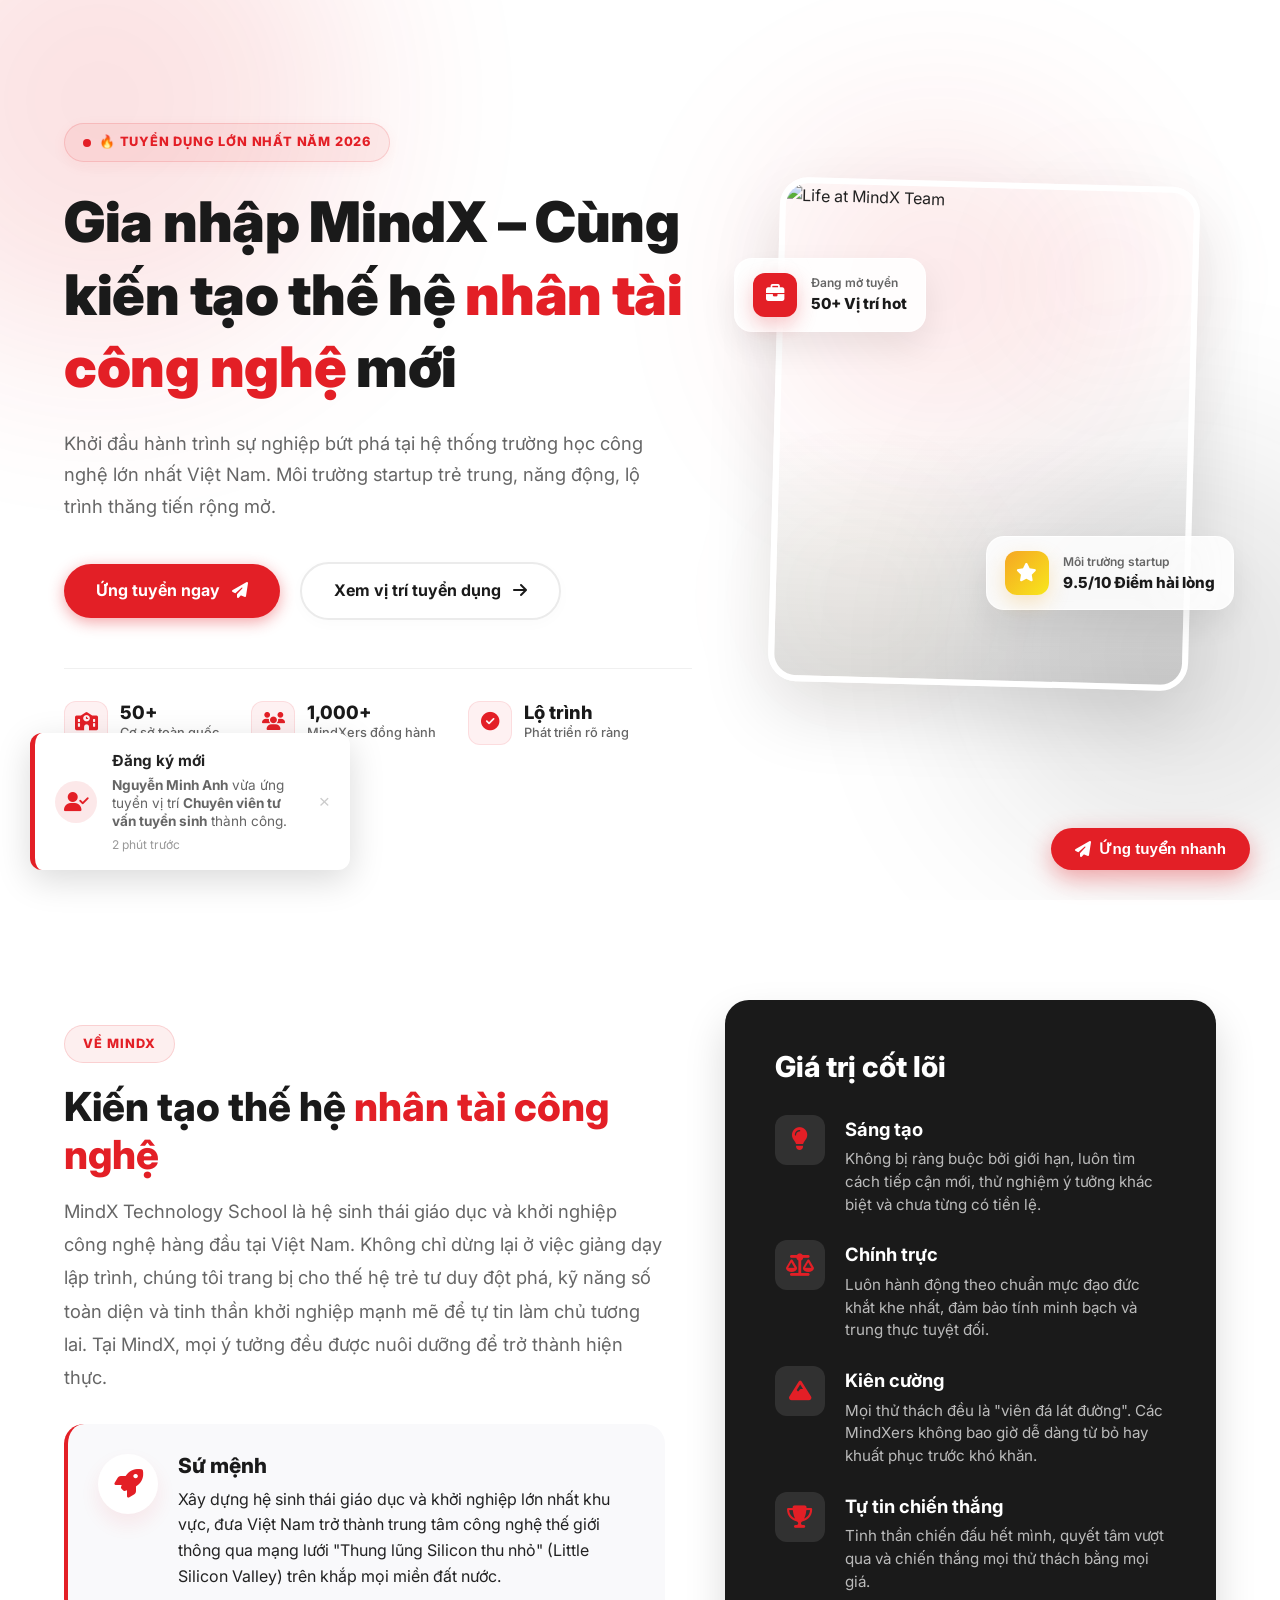
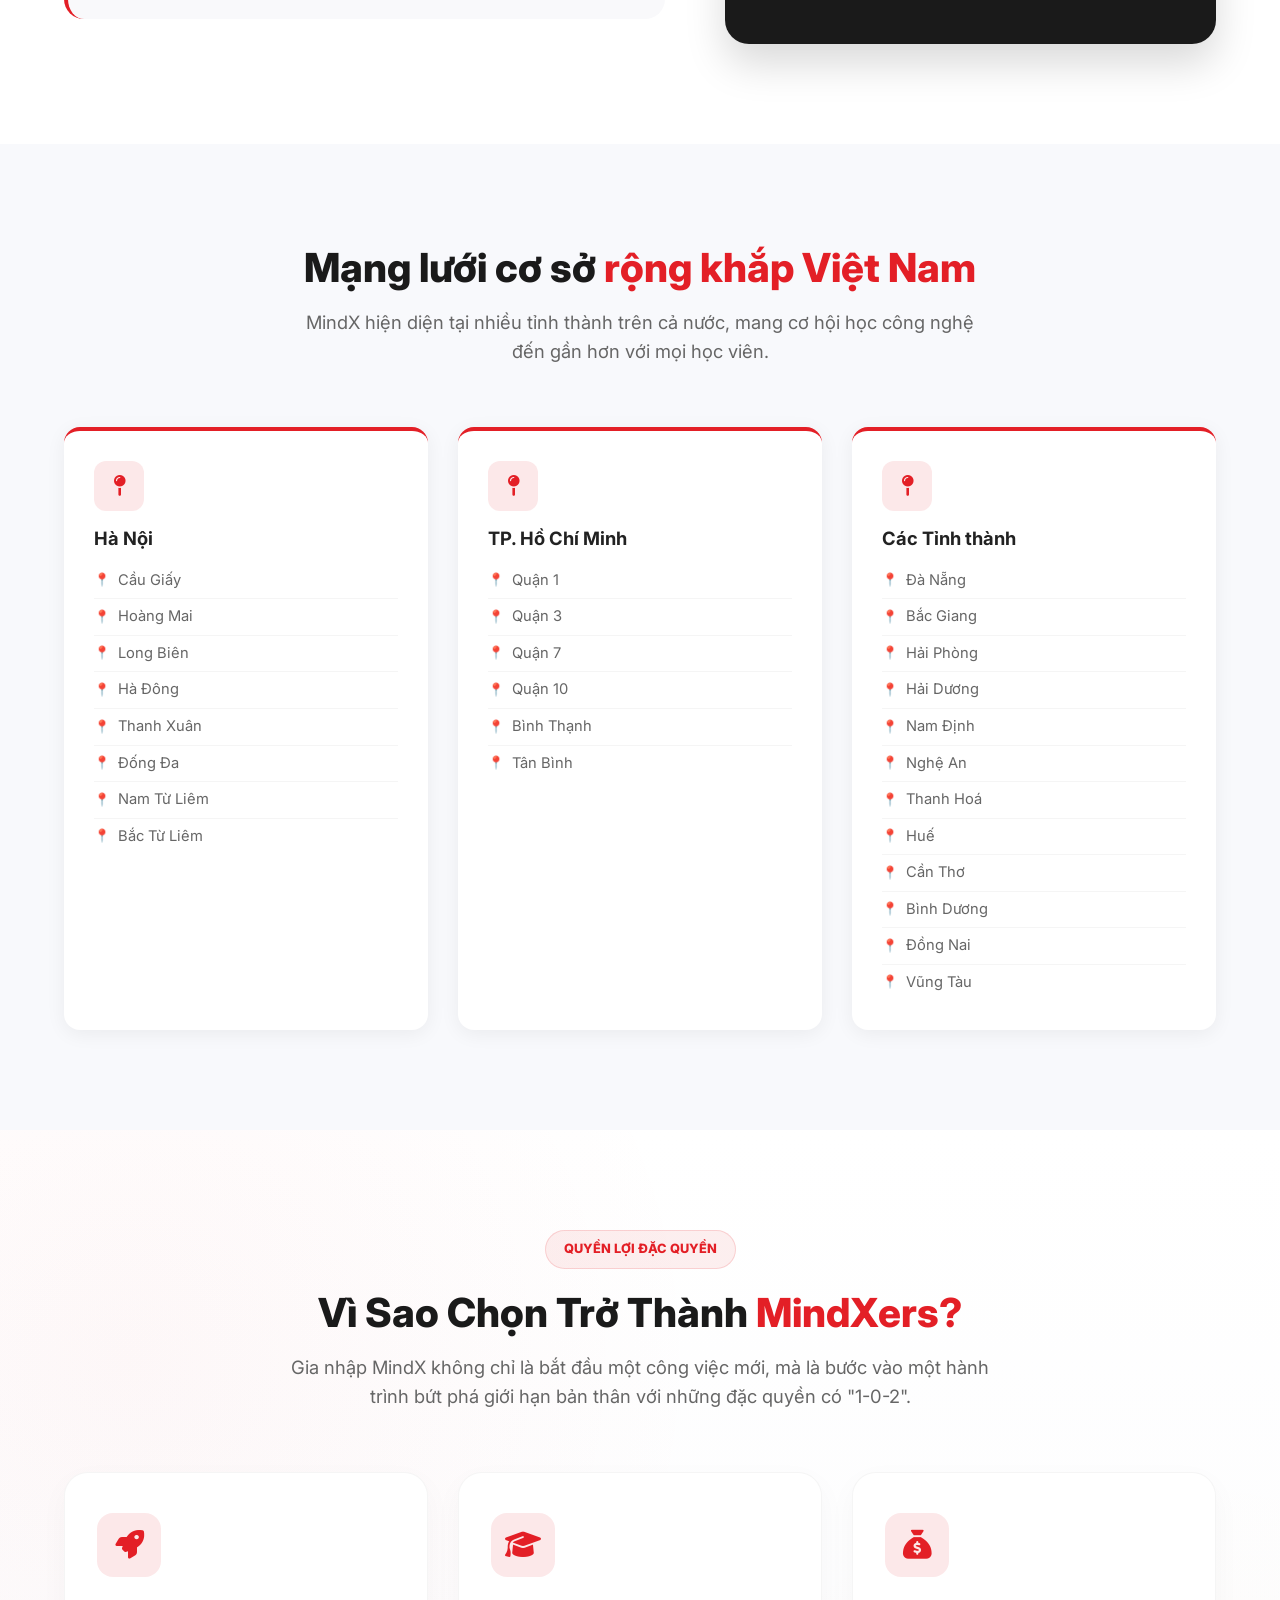
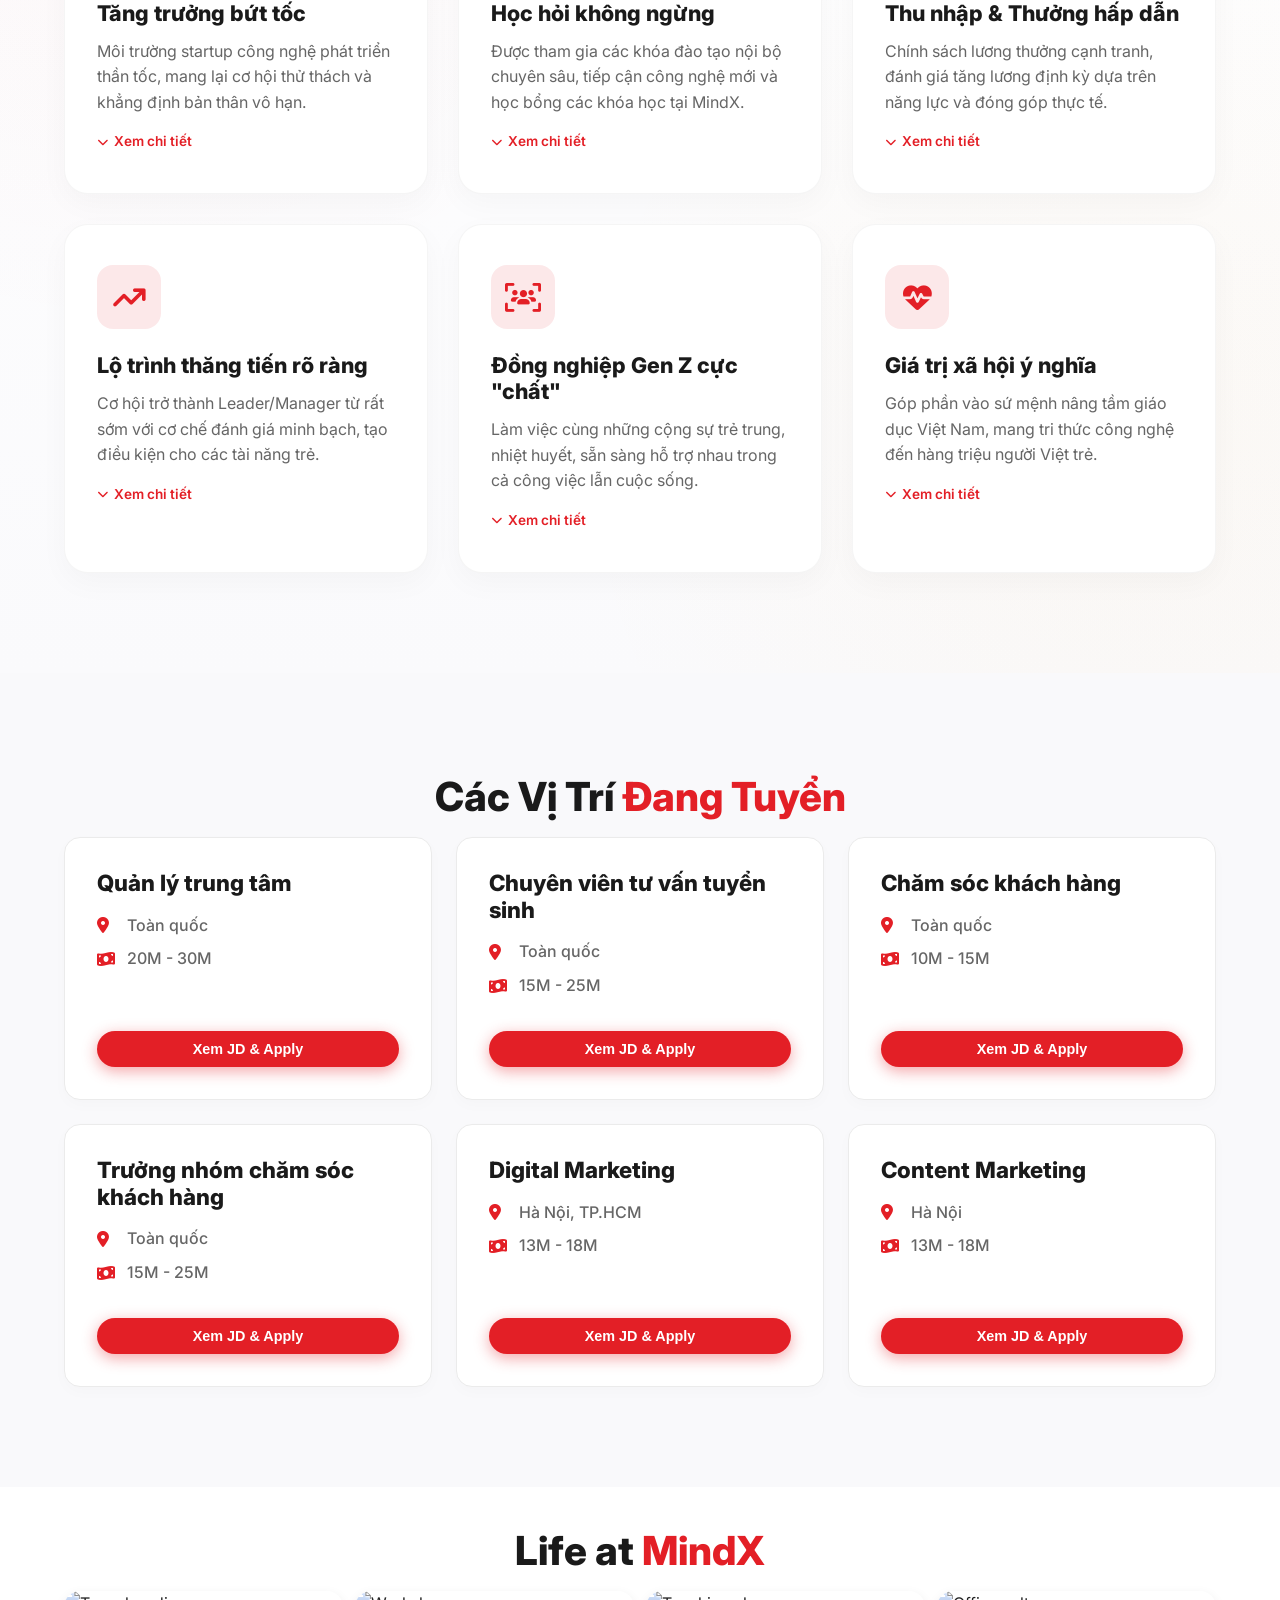
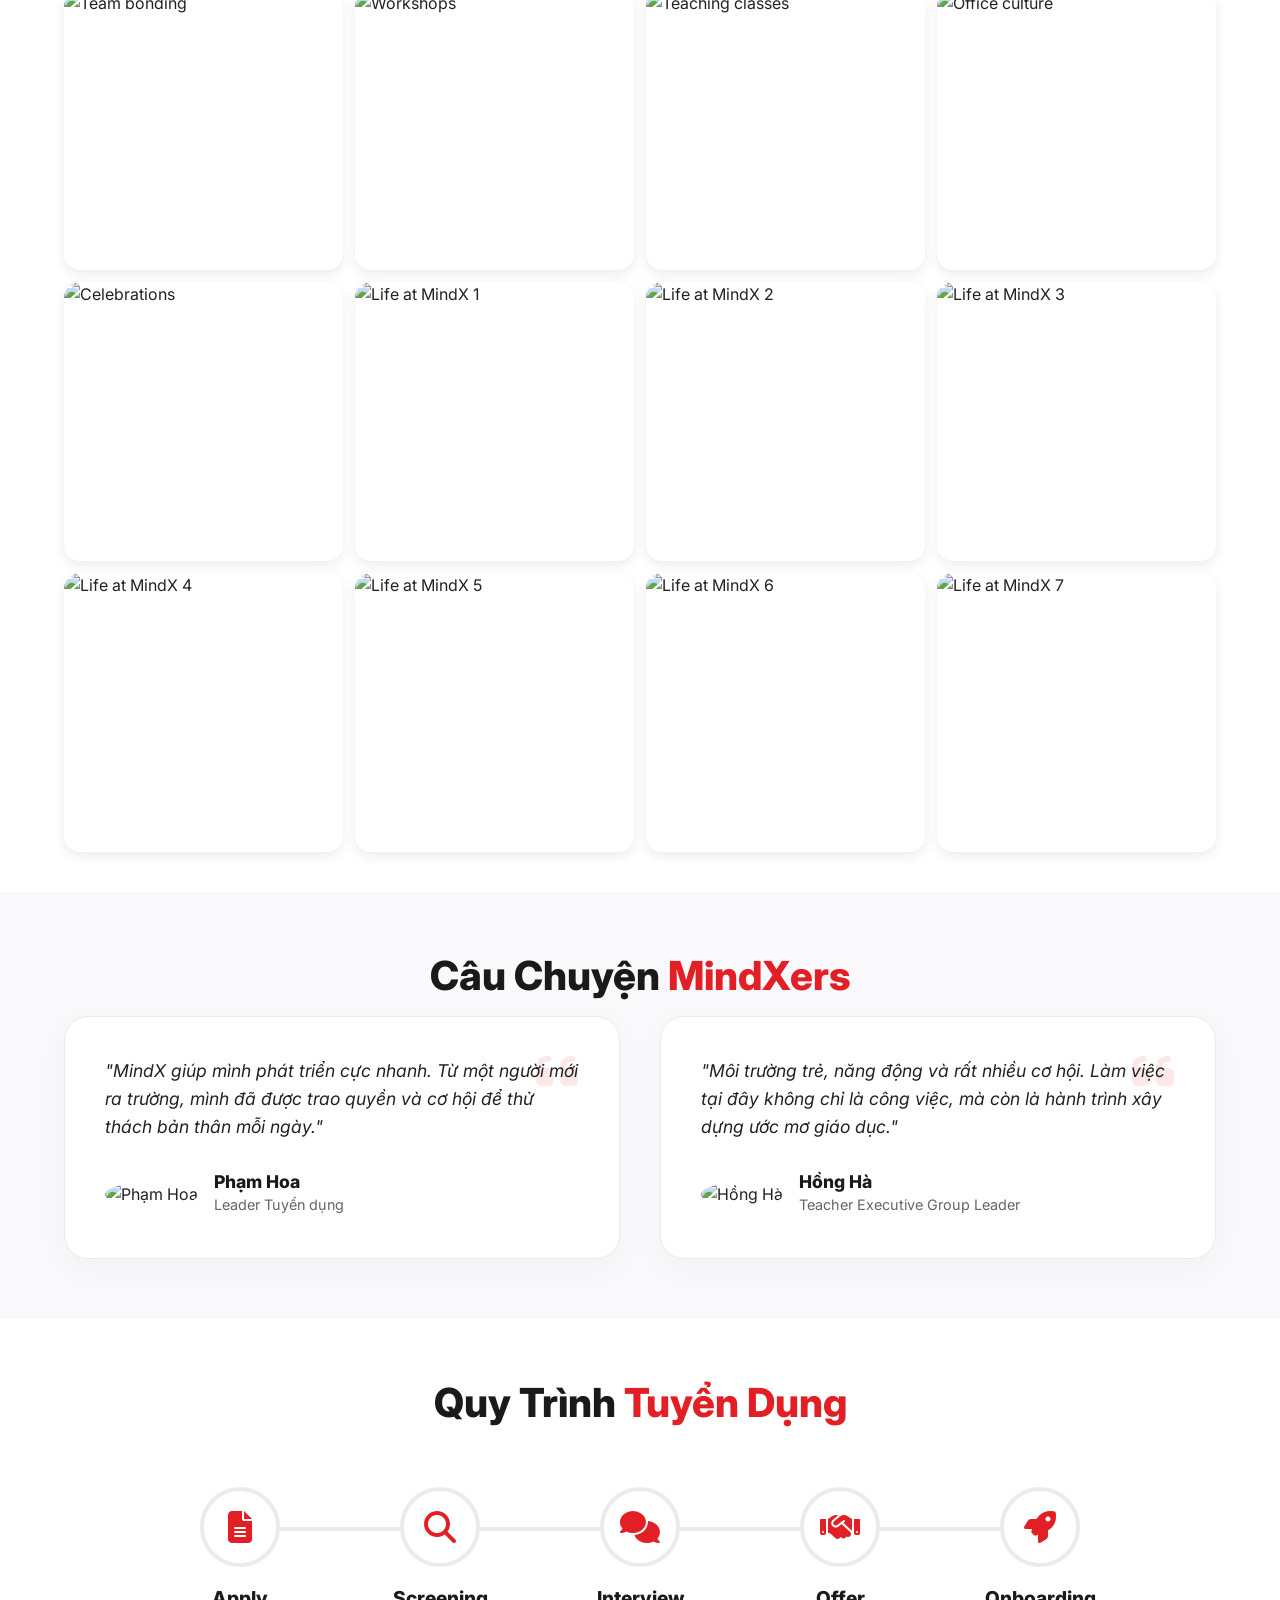
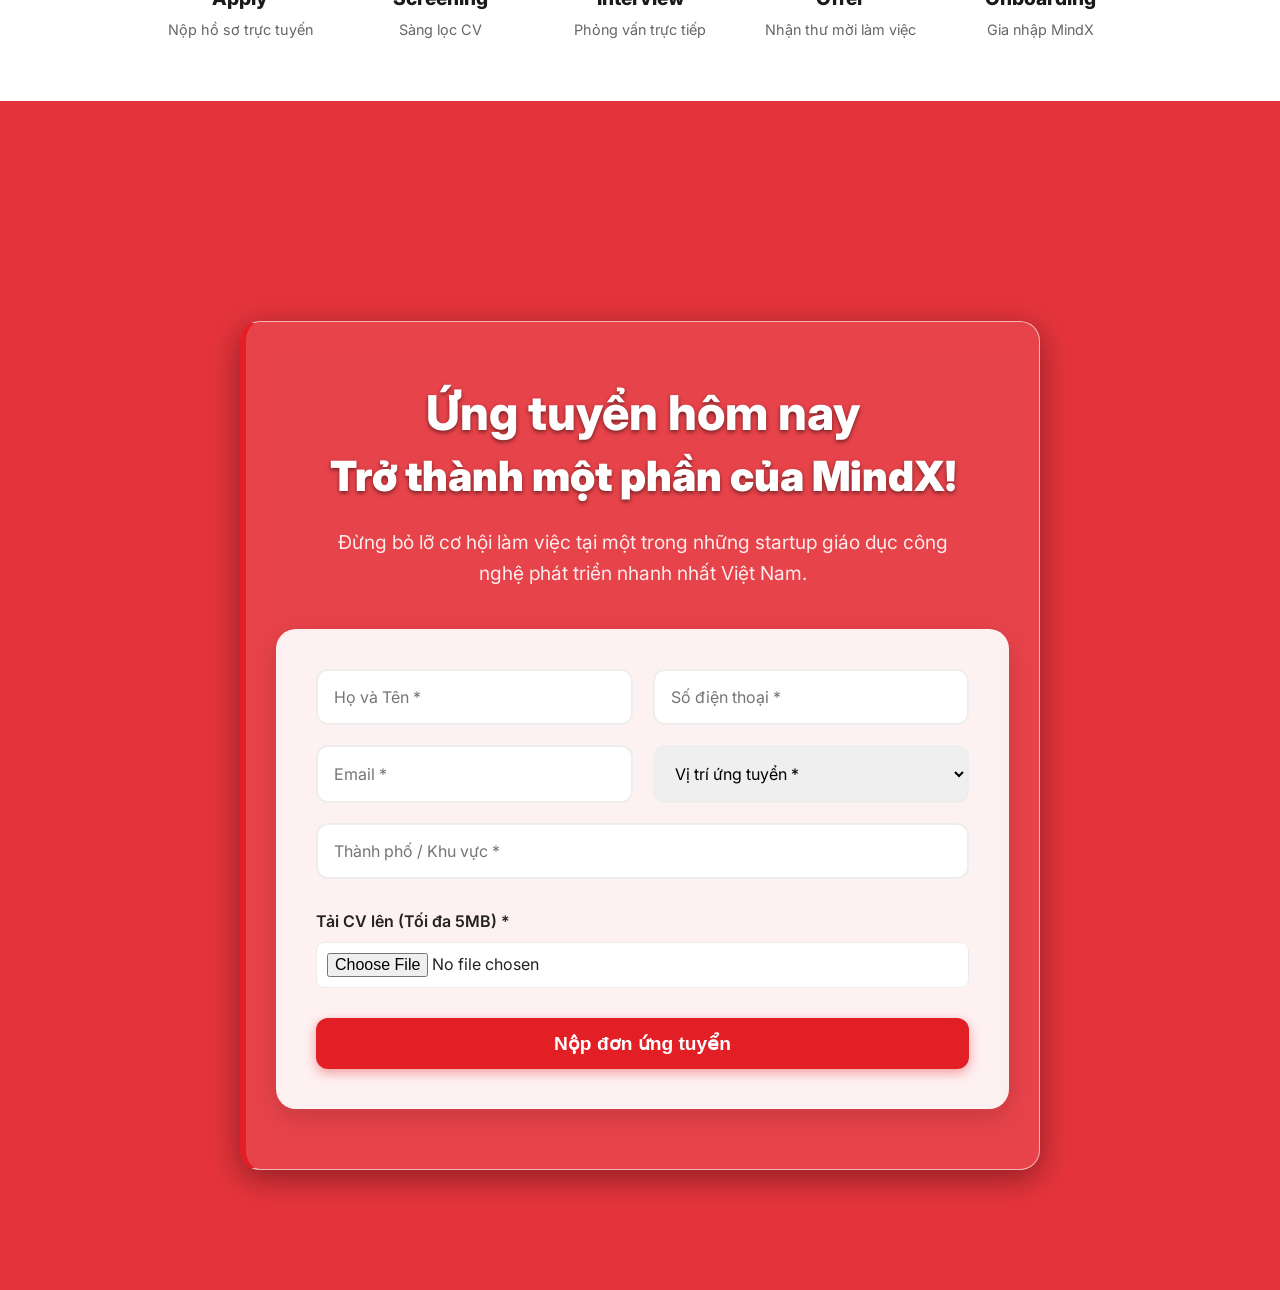
==== commit 11daf285: "update: backup_1 is 3party content" ====
--- a/backup_index.html
+++ b/backup_index.html
@@ -1,5 +1,4 @@
-
-<!DOCTYPE html><html lang="vi"><head><meta charSet="utf-8"/><link rel="preconnect" href="/" crossorigin=""/><meta name="viewport" content="width=device-width, initial-scale=1, maximum-scale=1, viewport-fit=cover, user-scalable=no"/><link rel="preload" as="image" href="/logo-white.png"/><link rel="stylesheet" href="/_next/static/css/0102cf46f1dd8ed1.css" data-precedence="next"/><link rel="preload" as="script" fetchPriority="low" href="/_next/static/chunks/webpack-a714017247dfb22b.js"/><script src="/_next/static/chunks/fabcdbc1-23e1ef0d1c44d438.js" async=""></script><script src="/_next/static/chunks/191-a1961fe2c838ff4a.js" async=""></script><script src="/_next/static/chunks/main-app-cce3c4797a917713.js" async=""></script><script src="/_next/static/chunks/181cc846-2b0cfd12964d5177.js" async=""></script><script src="/_next/static/chunks/8768-517fab59f652dcd9.js" async=""></script><script src="/_next/static/chunks/app/third-party-content/%5Bslug%5D/page-d03fbdacf1b2ec92.js" async=""></script><script src="/_next/static/chunks/5605-5c5e7ad236c5d854.js" async=""></script><script src="/_next/static/chunks/app/not-found-ea6dfcddcd955989.js" async=""></script><script src="/_next/static/chunks/1110-5776d63dae0a0019.js" async=""></script><script src="/_next/static/chunks/7752-2bd328e006c2740c.js" async=""></script><script src="/_next/static/chunks/app/layout-20eb30014809d0d0.js" async=""></script><script src="/_next/static/chunks/app/global-error-220cc4ec73ea6c90.js" async=""></script><link rel="preconnect" href="https://framerusercontent.com" crossorigin=""/><link rel="dns-prefetch" href="https://framerusercontent.com"/><title>Tuyển dụng MindX</title><meta name="description" content="Tuyển dụng MindX"/><meta name="robots" content="index, follow"/><meta name="content-language" content="vi"/><meta name="google" content="all"/><meta name="googlebot" content="all"/><meta name="fb:admins" content="1045529109976543"/><link rel="canonical" href="https://mindx.edu.vn/recruitment"/><link rel="alternate" hrefLang="vi-VN" href="https://mindx.edu.vn/vi-VN"/><meta property="og:title" content="Tuyển dụng MindX"/><meta property="og:description" content="Tuyển dụng MindX"/><meta property="og:url" content="https://mindx.edu.vn/recruitment"/><meta property="og:image" content="https://website-dev.hn.ss.bfcplatform.vn/Mind_X_Tech_and_AI_logo_06_1_a8ab3d34aa.png"/><meta property="og:type" content="website"/><meta name="twitter:card" content="summary_large_image"/><meta name="twitter:title" content="Tuyển dụng MindX"/><meta name="twitter:description" content="Tuyển dụng MindX"/><meta name="twitter:image" content="https://website-dev.hn.ss.bfcplatform.vn/Mind_X_Tech_and_AI_logo_06_1_a8ab3d34aa.png"/><link rel="shortcut icon" href="/favicon.ico"/><link rel="icon" href="/favicon.ico" sizes="any"/><link rel="icon" href="/icon.webp" type="image/webp" sizes="192x192"/><link rel="apple-touch-icon" href="/apple-touch-icon.png" sizes="180x180" type="image/png"/><meta name="next-size-adjust"/><script src="/_next/static/chunks/polyfills-42372ed130431b0a.js" noModule=""></script></head><body class="__className_a9a3e1"><noscript><iframe title="google tag manager" src="https://www.googletagmanager.com/ns.html?id=GTM-PQC2JC5" height="0" width="0" style="display:none;visibility:hidden"></iframe></noscript><noscript><iframe title="google tag manager" src="https://www.googletagmanager.com/ns.html?id=AW-457941733" height="0" width="0" style="display:none;visibility:hidden"></iframe></noscript><section class="w-full flex-col items-center mx-bg-color-white min-h-screen relative"><script type="application/ld+json">{"@context":"https://schema.org","@graph":[{"@type":"BreadcrumbList","itemListElement":[{"@type":"ListItem","position":1,"name":"Trang chủ","item":"https://mindx.edu.vn"},{"@type":"ListItem","position":2,"name":"Tuyển dụng MindX","item":"https://mindx.edu.vn/recruitment"}]},{"@type":"WebPage","@id":"https://mindx.edu.vn/recruitment#webpage","url":"https://mindx.edu.vn/recruitment","name":"Tuyển dụng MindX","description":"Tuyển dụng MindX","inLanguage":"vi-VN","isPartOf":{"@id":"https://mindx.edu.vn/#website"},"publisher":{"@id":"https://mindx.edu.vn/#organization"},"datePublished":"2026-08-20T01:42:40.259Z","dateModified":"2026-08-20T02:03:04.389Z"}]}</script><header class="!z-[150] relative bg-white shadow-md"><nav role="navigation" aria-label="Menu chính" class="flex justify-between items-center p-4"><a href="/" aria-label="Trang chủ MindX"><img src="/logo.png" alt="Logo MindX Tech &amp; AI School - Trường học công nghệ" class="h-8" loading="lazy" decoding="async"/></a><button aria-label="Mở menu" class="h-8 w-8"><svg stroke="currentColor" fill="currentColor" stroke-width="0" viewBox="0 0 512 512" class="h-8 w-8" height="1em" width="1em" xmlns="http://www.w3.org/2000/svg"><path fill="none" stroke-linecap="round" stroke-miterlimit="10" stroke-width="48" d="M88 152h336M88 256h336M88 360h336"></path></svg></button></nav></header><div class="relative third-party-content overflow-auto"><div><!DOCTYPE html>
+<!DOCTYPE html>
 <html lang="vi">
 <head>
     <meta charset="UTF-8">
@@ -240,7 +239,7 @@
     align-items: center;
     background: linear-gradient(135deg, rgba(255, 255, 255, 0.94) 30%, rgba(255, 255, 255, 0.8) 100%), url('fvn1jwyNVGfj28V9IfMSsN93bNg (1).avif') center/cover no-repeat;
     overflow: hidden;
-    padding: 120px 0 80px;
+    padding: 48px 0 80px;
 }
 
 .hero-bg-animated {
@@ -784,10 +783,6 @@
     overflow: hidden;
     border-radius: 16px;
     cursor: pointer;
-    aspect-ratio: 1 / 1;
-    box-shadow: 0 4px 12px rgba(0,0,0,0.08);
-    transition: transform var(--transition), box-shadow var(--transition);
-}
     aspect-ratio: 1 / 1;
     box-shadow: 0 4px 12px rgba(0,0,0,0.08);
     transition: transform var(--transition), box-shadow var(--transition);
@@ -1519,7 +1514,7 @@
 /* Responsive Design */
 @media (max-width: 992px) {
     .hero {
-        padding: 100px 0 60px;
+        padding: 40px 0 60px;
         min-height: auto;
     }
     .hero-grid {
@@ -1593,7 +1588,7 @@
     .mobile-menu-btn { display: block; }
     
     .hero {
-        padding: 90px 0 50px;
+        padding: 32px 0 50px;
     }
     .hero-title { 
         font-size: 2.1rem;
@@ -2554,7 +2549,7 @@
     align-items: center;
     background: linear-gradient(135deg, rgba(255, 255, 255, 0.94) 30%, rgba(255, 255, 255, 0.8) 100%), url('fvn1jwyNVGfj28V9IfMSsN93bNg (1).avif') center/cover no-repeat;
     overflow: hidden;
-    padding: 120px 0 80px;
+    padding: 48px 0 80px;
 }
 
 .hero-bg-animated {
@@ -3098,10 +3093,6 @@
     overflow: hidden;
     border-radius: 16px;
     cursor: pointer;
-    aspect-ratio: 1 / 1;
-    box-shadow: 0 4px 12px rgba(0,0,0,0.08);
-    transition: transform var(--transition), box-shadow var(--transition);
-}
     aspect-ratio: 1 / 1;
     box-shadow: 0 4px 12px rgba(0,0,0,0.08);
     transition: transform var(--transition), box-shadow var(--transition);
@@ -3833,7 +3824,7 @@
 /* Responsive Design */
 @media (max-width: 992px) {
     .hero {
-        padding: 100px 0 60px;
+        padding: 40px 0 60px;
         min-height: auto;
     }
     .hero-grid {
@@ -3907,7 +3898,7 @@
     .mobile-menu-btn { display: block; }
     
     .hero {
-        padding: 90px 0 50px;
+        padding: 32px 0 50px;
     }
     .hero-title { 
         font-size: 2.1rem;
@@ -4633,26 +4624,6 @@
     </style>
 
     <div id="mindx-recruitment-root" class="mindx-recruitment-scope">
-<!-- Header -->
-    <header class="navbar">
-        <div class="container nav-container">
-            <a href="#" class="logo">
-                <img src="https://mindxtuyendung.com/Xz0XnDrB416uay5Ugb0bLFQVHKFcVdkL_1692257186____e899760276d6b10d8c66829607d5c48e.jpg"
-                    alt="MindX Logo" style="height: 80px; object-fit: contain;">
-                <span class="badge">Careers</span>
-            </a>
-            <nav class="nav-links">
-                <a href="#about">Về MindX</a>
-                <a href="#why-join">Vì sao chọn MindX</a>
-                <a href="#positions">Vị trí tuyển dụng</a>
-                <a href="#life">Life at MindX</a>
-                <a href="#process">Quy trình</a>
-                <a href="#cta" class="btn btn-primary btn-sm">Ứng tuyển ngay</a>
-            </nav>
-            <button class="mobile-menu-btn"><i class="fa-solid fa-bars"></i></button>
-        </div>
-    </header>
-
     <!-- 1. Hero Section -->
     <section class="hero" id="hero">
         <div class="hero-bg-animated">
@@ -5168,64 +5139,6 @@
             </form>
         </div>
     </section>
-
-    <!-- Footer -->
-
-    <footer class="mindx-footer">
-        <div class="container">
-            <div class="footer-grid">
-                <!-- Column 1: Brand & Contact -->
-                <div class="footer-col brand-col">
-                    <img src="https://mindxtuyendung.com/Xz0XnDrB416uay5Ugb0bLFQVHKFcVdkL_1692257186____e899760276d6b10d8c66829607d5c48e.jpg" alt="MindX Logo" class="footer-logo-img">
-                    <p class="company-name">Công ty Cổ phần Trường học Công nghệ MindX</p>
-                    <p style="color: rgba(255,255,255,0.6); font-size: 0.88rem; margin-bottom: 14px;">MSDN: 0110021468</p>
-                    <ul class="contact-info">
-                        <li><i class="fa-solid fa-location-dot"></i> Tầng 2, Tòa 29T1 Hoàng Đạo Thúy, Phường Trung Hoà, Quận Cầu Giấy, Thành phố Hà Nội, Việt Nam</li>
-                        <li><i class="fa-solid fa-phone"></i> Hotline: 039 541 5835</li>
-                        <li><i class="fa-solid fa-envelope"></i> Email: contact@mindx.edu.vn</li>
-                    </ul>
-                </div>
-                
-                <!-- Column 2: Về MindX -->
-                <div class="footer-col">
-                    <h4>Về MindX</h4>
-                    <ul>
-                        <li><a href="#">Câu chuyện MindX</a></li>
-                        <li><a href="#">Đội ngũ giảng viên</a></li>
-                        <li><a href="#">Tin tức & Sự kiện</a></li>
-                        <li><a href="#">Tuyển dụng</a></li>
-                        <li><a href="#">Liên hệ</a></li>
-                    </ul>
-                </div>
-                
-                <!-- Column 3: Khóa học -->
-                <div class="footer-col">
-                    <h4>Khóa học</h4>
-                    <ul>
-                        <li><a href="#">Lập trình cho trẻ em (8-14 tuổi)</a></li>
-                        <li><a href="#">Lập trình cho cấp 3 (15-18 tuổi)</a></li>
-                        <li><a href="#">Lập trình cho sinh viên & người đi làm</a></li>
-                        <li><a href="#">Khóa học Data/AI</a></li>
-                        <li><a href="#">Thiết kế UI/UX</a></li>
-                    </ul>
-                </div>
-
-                <!-- Column 4: Social -->
-                <div class="footer-col">
-                    <h4>Kết nối với chúng tôi</h4>
-                    <div class="social-links">
-                        <a href="#" class="social-icon"><i class="fa-brands fa-facebook-f"></i></a>
-                        <a href="#" class="social-icon"><i class="fa-brands fa-youtube"></i></a>
-                        <a href="#" class="social-icon"><i class="fa-brands fa-tiktok"></i></a>
-                    </div>
-                </div>
-            </div>
-            
-            <div class="footer-bottom">
-                <p>&copy; 2026 MindX Technology School. All rights reserved. | <a href="#">Điều khoản bảo mật</a> | <a href="#">Chính sách hoàn học phí</a></p>
-            </div>
-        </div>
-    </footer>
 
     <!-- JD Modal -->
     <div id="jdModal" class="jd-modal-overlay">
@@ -5756,4 +5669,4 @@
     </script>
     </div>
 </body>
-</html></div></div><div class="fixed bottom-[102px] sm:bottom-[104px] md:bottom-[106px] right-[20px] w-[55.99px] h-[55.99px] flex items-center justify-center pointer-events-none z-40"><button aria-label="back to top" id="back-to-top-btn" type="button" class="back-to-top-button bg-mx-gray-900 shadow-mx-light05 rounded-full w-[40px] h-[40px] transition-opacity duration-300 ease-in-out opacity-0 pointer-events-none"><svg stroke="currentColor" fill="currentColor" stroke-width="0" viewBox="0 0 512 512" class="w-full h-auto p-[12px] text-mx-white" height="1em" width="1em" xmlns="http://www.w3.org/2000/svg"><path fill="none" stroke-linecap="round" stroke-linejoin="round" stroke-width="48" d="M112 244l144-144 144 144M256 120v292"></path></svg></button></div><footer class="footer sticky top-[100vh]" id="footer"><div class="footer__main"><div class="footer__container"><div class="footer__grid"><div class="footer__brand"><img class="footer__logo" src="/logo-white.png" alt="Logo MindX Tech &amp; AI School - Trường học công nghệ hàng đầu Việt Nam" width="146" height="63"/></div><div class="footer__column"><p class="footer__heading">VỀ MINDX</p><nav class="footer__links" aria-label="Về MindX"><a href="/about">Câu chuyện khởi nghiệp</a><a href="/center">Tìm cơ sở gần bạn</a></nav><p class="footer__heading footer__heading--spaced">HOẠT ĐỘNG</p><nav class="footer__links" aria-label="Hoạt động"><a href="/blog">Blog công nghệ</a><a href="/recruitment">Tuyển dụng</a></nav></div><div class="footer__column"><p class="footer__heading">KHÁM PHÁ CÁC KHÓA HỌC</p><nav class="footer__links" aria-label="Khám phá các khóa học"><a href="/study-program/tong-hop-khoa-hoc-cho-tre-em">Cho trẻ từ 4 đến 17 tuổi</a><a href="/study-program/tong-hop-khoa-hoc-cho-sinh-vien-va-nguoi-di-lam">Cho sinh viên và người đi làm</a></nav><p class="footer__heading footer__heading--spaced">HOTLINE</p><div class="footer__hotline"><p>K12 - HN: 02477717888</p><p>K12 - TP.HCM: 028 777 17789</p><p>K12 - Tỉnh &amp; TP khác: 02477731666</p><p>Sinh viên và người đi làm: 02477705666</p></div></div><div class="footer__column footer__column--social"><p class="footer__heading">KẾT NỐI VỚI CHÚNG TÔI</p><div class="footer__social" role="list" aria-label="Mạng xã hội"><a class="footer__social-link" aria-label="Theo dõi MindX trên Facebook" target="_blank" rel="noopener noreferrer" href="https://www.facebook.com/mindxschool"><img src="/icons/facebook.svg" alt="" width="20" height="20" loading="lazy" decoding="async"/></a><a class="footer__social-link" aria-label="Theo dõi MindX trên YouTube" target="_blank" rel="noopener noreferrer" href="https://www.youtube.com/@mindxtechnologyschool9210"><img src="/icons/youtube.svg" alt="" width="20" height="20" loading="lazy" decoding="async"/></a><a class="footer__social-link" aria-label="Theo dõi MindX trên Instagram" target="_blank" rel="noopener noreferrer" href="https://www.instagram.com/mindx.technology.school/"><img src="/icons/instagram.svg" alt="" width="20" height="20" loading="lazy" decoding="async"/></a><a class="footer__social-link" aria-label="Theo dõi MindX trên LinkedIn" target="_blank" rel="noopener noreferrer" href="https://www.linkedin.com/company/mindxtechnologyschool/"><img src="/icons/linkedin.svg" alt="" width="20" height="20" loading="lazy" decoding="async"/></a><a class="footer__social-link" aria-label="Theo dõi MindX trên TikTok" target="_blank" rel="noopener noreferrer" href="https://www.tiktok.com/@mindxschool"><img src="/icons/tiktok.svg" alt="" width="20" height="20" loading="lazy" decoding="async"/></a></div></div></div><div class="footer__legal"><p class="footer__copyright">Copyright © 2025 MindX. All Rights Reserved</p><p>Công ty Cổ phần Trường học Công nghệ MindX. Số đăng ký doanh nghiệp: 0110021468</p><p>Địa chỉ: Tầng 2, Tòa 29T1 Hoàng Đạo Thúy, Phường Trung Hòa, Quận Cầu Giấy, Thành phố Hà Nội, Việt Nam</p></div></div></div></footer></section><div class="footer__bar"><div class="footer__bar-inner"><div id="d-u-n-number" class="footer__duns"><iframe id="duns-iframe" src="https://dunsregistered.dnb.com/SealAuthentication.aspx?Cid=1" width="94" height="80" style="border:0;overflow:hidden" scrolling="no" title="D-U-N-S Registered"></iframe></div><a href="https://www.dmca.com/Protection/Status.aspx?ID=e1a747b2-048d-4da2-925f-1f20f6eb0c5b&amp;refurl=https://mindx.edu.vn/" title="DMCA.com Protection Status" class="footer__dmca" target="_blank" rel="noopener"><img src="https://images.dmca.com/Badges/DMCA_badge_grn_60w.png?ID=e1a747b2-048d-4da2-925f-1f20f6eb0c5b" alt="DMCA.com Protection Status" width="80" height="80" loading="lazy" decoding="async"/></a></div></div><div class="fixed z-40 transition-all duration-500 translate-x-20 opacity-0" style="bottom:230px;right:20px"><button class="flex items-center justify-center rounded-full bg-white shadow-lg transition-all duration-300 hover:scale-110 hover:shadow-xl" aria-label="Chat với chúng tôi qua Zalo" title="Chat qua Zalo" style="width:55.99px;height:55.99px"><img alt="Zalo" loading="lazy" width="48" height="48" decoding="async" data-nimg="1" style="color:transparent;width:55.99px;height:55.99px" src="/icons/Icon_of_Zalo.svg"/></button></div><div class="fixed z-40 transition-all duration-500 translate-x-20 opacity-0" style="bottom:166px;right:20px"><button class="relative flex items-center justify-center transition-all duration-300 hover:opacity-70 shadow-lg border-0 outline-none p-0 m-0 bg-transparent cursor-pointer" aria-label="Gọi điện hotline" title="Gọi: 02477717888" style="width:55.99px;height:55.99px"><svg width="55.99px" height="55.99px" viewBox="0 0 56 56" fill="none" xmlns="http://www.w3.org/2000/svg" class="absolute inset-0 pointer-events-none"><circle cx="28" cy="28" r="28" fill="#FF323A"></circle></svg><svg xmlns="http://www.w3.org/2000/svg" focusable="false" viewBox="0 0 24 24" class="relative z-10 pointer-events-none" style="user-select:none;width:50%;height:50%;display:inline-block;fill:rgb(255, 255, 255);flex-shrink:0"><path d="M15.63 14.4l-2.52 2.5c-2.5-1.43-4.57-3.5-6-6l2.5-2.52c.23-.24.33-.57.27-.9L9.13 3.8c-.09-.46-.5-.8-.98-.8H4c-.56 0-1.03.47-1 1.03.17 2.89 1.05 5.6 2.43 7.97 1.58 2.73 3.85 4.99 6.57 6.57 2.37 1.37 5.08 2.26 7.97 2.43.56.03 1.03-.44 1.03-1v-4.15c0-.48-.34-.89-.8-.98l-3.67-.73c-.33-.07-.67.03-.9.26z"></path></svg></button></div><script src="/_next/static/chunks/webpack-a714017247dfb22b.js" async=""></script><script>(self.__next_f=self.__next_f||[]).push([0]);self.__next_f.push([2,null])</script><script>self.__next_f.push([1,"1:HC[\"/\",\"\"]\n2:HL[\"/_next/static/css/0102cf46f1dd8ed1.css\",\"style\"]\n"])</script><script>self.__next_f.push([1,"3:I[66029,[],\"\"]\n6:I[26589,[],\"\"]\n8:I[59499,[],\"\"]\n9:I[36621,[\"1590\",\"static/chunks/181cc846-2b0cfd12964d5177.js\",\"8768\",\"static/chunks/8768-517fab59f652dcd9.js\",\"7470\",\"static/chunks/app/third-party-content/%5Bslug%5D/page-d03fbdacf1b2ec92.js\"],\"Navbar\"]\na:I[38559,[\"1590\",\"static/chunks/181cc846-2b0cfd12964d5177.js\",\"8768\",\"static/chunks/8768-517fab59f652dcd9.js\",\"5605\",\"static/chunks/5605-5c5e7ad236c5d854.js\",\"9160\",\"static/chunks/app/not-found-ea6dfcddcd955989.js\"],\"default\"]\nb:I[7696,[\"1590\",\"static/chunks/181cc846-2b0cfd12964d5177.js\",\"8768\",\"static/chunks/8768-517fab59f652dcd9.js\",\"7470\",\"static/chunks/app/third-party-content/%5Bslug%5D/page-d03fbdacf1b2ec92.js\"],\"BackToTopButton\"]\nc:I[3302,[\"1590\",\"static/chunks/181cc846-2b0cfd12964d5177.js\",\"8768\",\"static/chunks/8768-517fab59f652dcd9.js\",\"7470\",\"static/chunks/app/third-party-content/%5Bslug%5D/page-d03fbdacf1b2ec92.js\"],\"\"]\nd:I[34082,[\"1110\",\"static/chunks/1110-5776d63dae0a0019.js\",\"7752\",\"static/chunks/7752-2bd328e006c2740c.js\",\"3185\",\"static/chunks/app/layout-20eb30014809d0d0.js\"],\"default\"]\ne:I[2403,[\"1110\",\"static/chunks/1110-5776d63dae0a0019.js\",\"7752\",\"static/chunks/7752-2bd328e006c2740c.js\",\"3185\",\"static/chunks/app/layout-20eb30014809d0d0.js\"],\"default\"]\nf:I[85706,[\"1110\",\"static/chunks/1110-5776d63dae0a0019.js\",\"7752\",\"static/chunks/7752-2bd328e006c2740c.js\",\"3185\",\"static/chunks/app/layout-20eb30014809d0d0.js\"],\"TrackingScript\"]\n11:I[50026,[\"6470\",\"static/chunks/app/global-error-220cc4ec73ea6c90.js\"],\"default\"]\n7:[\"slug\",\"41\",\"d\"]\n12:[]\n"])</script><script>self.__next_f.push([1,"0:[\"$\",\"$L3\",null,{\"buildId\":\"8dMeb_hpNIPuidzwJkWkJ\",\"assetPrefix\":\"\",\"urlParts\":[\"\",\"recruitment\"],\"initialTree\":[\"\",{\"children\":[\"third-party-content\",{\"children\":[[\"slug\",\"41\",\"d\"],{\"children\":[\"__PAGE__\",{}]}]}]},\"$undefined\",\"$undefined\",true],\"initialSeedData\":[\"\",{\"children\":[\"third-party-content\",{\"children\":[[\"slug\",\"41\",\"d\"],{\"children\":[\"__PAGE__\",{},[[\"$L4\",\"$L5\",null],null],null]},[null,[\"$\",\"$L6\",null,{\"parallelRouterKey\":\"children\",\"segmentPath\":[\"children\",\"third-party-content\",\"children\",\"$7\",\"children\"],\"error\":\"$undefined\",\"errorStyles\":\"$undefined\",\"errorScripts\":\"$undefined\",\"template\":[\"$\",\"$L8\",null,{}],\"templateStyles\":\"$undefined\",\"templateScripts\":\"$undefined\",\"notFound\":\"$undefined\",\"notFoundStyles\":\"$undefined\"}]],null]},[null,[\"$\",\"$L6\",null,{\"parallelRouterKey\":\"children\",\"segmentPath\":[\"children\",\"third-party-content\",\"children\"],\"error\":\"$undefined\",\"errorStyles\":\"$undefined\",\"errorScripts\":\"$undefined\",\"template\":[\"$\",\"$L8\",null,{}],\"templateStyles\":\"$undefined\",\"templateScripts\":\"$undefined\",\"notFound\":\"$undefined\",\"notFoundStyles\":\"$undefined\"}]],null]},[[[[\"$\",\"link\",\"0\",{\"rel\":\"stylesheet\",\"href\":\"/_next/static/css/0102cf46f1dd8ed1.css\",\"precedence\":\"next\",\"crossOrigin\":\"$undefined\"}]],[\"$\",\"html\",null,{\"lang\":\"vi\",\"children\":[[\"$\",\"head\",null,{\"children\":[[\"$\",\"link\",null,{\"rel\":\"preconnect\",\"href\":\"https://framerusercontent.com\",\"crossOrigin\":\"\"}],[\"$\",\"link\",null,{\"rel\":\"dns-prefetch\",\"href\":\"https://framerusercontent.com\"}]]}],[\"$\",\"body\",null,{\"className\":\"__className_a9a3e1\",\"children\":[[[\"$\",\"noscript\",\"GTM-PQC2JC5\",{\"children\":[\"$\",\"iframe\",null,{\"title\":\"google tag manager\",\"src\":\"https://www.googletagmanager.com/ns.html?id=GTM-PQC2JC5\",\"height\":\"0\",\"width\":\"0\",\"style\":{\"display\":\"none\",\"visibility\":\"hidden\"}}]}],[\"$\",\"noscript\",\"AW-457941733\",{\"children\":[\"$\",\"iframe\",null,{\"title\":\"google tag manager\",\"src\":\"https://www.googletagmanager.com/ns.html?id=AW-457941733\",\"height\":\"0\",\"width\":\"0\",\"style\":{\"display\":\"none\",\"visibility\":\"hidden\"}}]}]],[\"$\",\"$L6\",null,{\"parallelRouterKey\":\"children\",\"segmentPath\":[\"children\"],\"error\":\"$undefined\",\"errorStyles\":\"$undefined\",\"errorScripts\":\"$undefined\",\"template\":[\"$\",\"$L8\",null,{}],\"templateStyles\":\"$undefined\",\"templateScripts\":\"$undefined\",\"notFound\":[\"$\",\"div\",null,{\"className\":\"w-full flex-col items-center mx-bg-color-white min-h-screen relative\",\"children\":[[\"$\",\"$L9\",null,{}],[\"$\",\"main\",null,{\"role\":\"main\",\"className\":\"flex-1\",\"children\":[\"$\",\"$La\",null,{}]}],[\"$\",\"div\",null,{\"className\":\"fixed bottom-[102px] sm:bottom-[104px] md:bottom-[106px] right-[20px] w-[55.99px] h-[55.99px] flex items-center justify-center pointer-events-none z-40\",\"children\":[\"$\",\"$Lb\",null,{}]}],[\"$\",\"footer\",null,{\"className\":\"footer sticky top-[100vh]\",\"id\":\"footer\",\"children\":[\"$\",\"div\",null,{\"className\":\"footer__main\",\"children\":[\"$\",\"div\",null,{\"className\":\"footer__container\",\"children\":[[\"$\",\"div\",null,{\"className\":\"footer__grid\",\"children\":[[\"$\",\"div\",null,{\"className\":\"footer__brand\",\"children\":[\"$\",\"img\",null,{\"className\":\"footer__logo\",\"src\":\"/logo-white.png\",\"alt\":\"Logo MindX Tech \u0026 AI School - Trường học công nghệ hàng đầu Việt Nam\",\"width\":146,\"height\":63}]}],[\"$\",\"div\",null,{\"className\":\"footer__column\",\"children\":[[\"$\",\"p\",null,{\"className\":\"footer__heading\",\"children\":\"VỀ MINDX\"}],[\"$\",\"nav\",null,{\"className\":\"footer__links\",\"aria-label\":\"Về MindX\",\"children\":[[\"$\",\"$Lc\",null,{\"href\":\"/about\",\"children\":\"Câu chuyện khởi nghiệp\"}],[\"$\",\"$Lc\",null,{\"href\":\"/center\",\"children\":\"Tìm cơ sở gần bạn\"}]]}],[\"$\",\"p\",null,{\"className\":\"footer__heading footer__heading--spaced\",\"children\":\"HOẠT ĐỘNG\"}],[\"$\",\"nav\",null,{\"className\":\"footer__links\",\"aria-label\":\"Hoạt động\",\"children\":[[\"$\",\"$Lc\",null,{\"href\":\"/blog\",\"children\":\"Blog công nghệ\"}],[\"$\",\"$Lc\",null,{\"href\":\"/recruitment\",\"children\":\"Tuyển dụng\"}]]}]]}],[\"$\",\"div\",null,{\"className\":\"footer__column\",\"children\":[[\"$\",\"p\",null,{\"className\":\"footer__heading\",\"children\":\"KHÁM PHÁ CÁC KHÓA HỌC\"}],[\"$\",\"nav\",null,{\"className\":\"footer__links\",\"aria-label\":\"Khám phá các khóa học\",\"children\":[[\"$\",\"$Lc\",null,{\"href\":\"/study-program/tong-hop-khoa-hoc-cho-tre-em\",\"children\":\"Cho trẻ từ 4 đến 17 tuổi\"}],[\"$\",\"$Lc\",null,{\"href\":\"/study-program/tong-hop-khoa-hoc-cho-sinh-vien-va-nguoi-di-lam\",\"children\":\"Cho sinh viên và người đi làm\"}]]}],[\"$\",\"p\",null,{\"className\":\"footer__heading footer__heading--spaced\",\"children\":\"HOTLINE\"}],[\"$\",\"div\",null,{\"className\":\"footer__hotline\",\"children\":[[\"$\",\"p\",null,{\"children\":\"K12 - HN: 02477717888\"}],[\"$\",\"p\",null,{\"children\":\"K12 - TP.HCM: 028 777 17789\"}],[\"$\",\"p\",null,{\"children\":\"K12 - Tỉnh \u0026 TP khác: 02477731666\"}],[\"$\",\"p\",null,{\"children\":\"Sinh viên và người đi làm: 02477705666\"}]]}]]}],[\"$\",\"div\",null,{\"className\":\"footer__column footer__column--social\",\"children\":[[\"$\",\"p\",null,{\"className\":\"footer__heading\",\"children\":\"KẾT NỐI VỚI CHÚNG TÔI\"}],[\"$\",\"div\",null,{\"className\":\"footer__social\",\"role\":\"list\",\"aria-label\":\"Mạng xã hội\",\"children\":[[\"$\",\"$Lc\",\"https://www.facebook.com/mindxschool\",{\"href\":\"https://www.facebook.com/mindxschool\",\"className\":\"footer__social-link\",\"aria-label\":\"Theo dõi MindX trên Facebook\",\"target\":\"_blank\",\"rel\":\"noopener noreferrer\",\"children\":[\"$\",\"img\",null,{\"src\":\"/icons/facebook.svg\",\"alt\":\"\",\"width\":20,\"height\":20,\"loading\":\"lazy\",\"decoding\":\"async\"}]}],[\"$\",\"$Lc\",\"https://www.youtube.com/@mindxtechnologyschool9210\",{\"href\":\"https://www.youtube.com/@mindxtechnologyschool9210\",\"className\":\"footer__social-link\",\"aria-label\":\"Theo dõi MindX trên YouTube\",\"target\":\"_blank\",\"rel\":\"noopener noreferrer\",\"children\":[\"$\",\"img\",null,{\"src\":\"/icons/youtube.svg\",\"alt\":\"\",\"width\":20,\"height\":20,\"loading\":\"lazy\",\"decoding\":\"async\"}]}],[\"$\",\"$Lc\",\"https://www.instagram.com/mindx.technology.school/\",{\"href\":\"https://www.instagram.com/mindx.technology.school/\",\"className\":\"footer__social-link\",\"aria-label\":\"Theo dõi MindX trên Instagram\",\"target\":\"_blank\",\"rel\":\"noopener noreferrer\",\"children\":[\"$\",\"img\",null,{\"src\":\"/icons/instagram.svg\",\"alt\":\"\",\"width\":20,\"height\":20,\"loading\":\"lazy\",\"decoding\":\"async\"}]}],[\"$\",\"$Lc\",\"https://www.linkedin.com/company/mindxtechnologyschool/\",{\"href\":\"https://www.linkedin.com/company/mindxtechnologyschool/\",\"className\":\"footer__social-link\",\"aria-label\":\"Theo dõi MindX trên LinkedIn\",\"target\":\"_blank\",\"rel\":\"noopener noreferrer\",\"children\":[\"$\",\"img\",null,{\"src\":\"/icons/linkedin.svg\",\"alt\":\"\",\"width\":20,\"height\":20,\"loading\":\"lazy\",\"decoding\":\"async\"}]}],[\"$\",\"$Lc\",\"https://www.tiktok.com/@mindxschool\",{\"href\":\"https://www.tiktok.com/@mindxschool\",\"className\":\"footer__social-link\",\"aria-label\":\"Theo dõi MindX trên TikTok\",\"target\":\"_blank\",\"rel\":\"noopener noreferrer\",\"children\":[\"$\",\"img\",null,{\"src\":\"/icons/tiktok.svg\",\"alt\":\"\",\"width\":20,\"height\":20,\"loading\":\"lazy\",\"decoding\":\"async\"}]}]]}]]}]]}],[\"$\",\"div\",null,{\"className\":\"footer__legal\",\"children\":[[\"$\",\"p\",null,{\"className\":\"footer__copyright\",\"children\":\"Copyright © 2025 MindX. All Rights Reserved\"}],[\"$\",\"p\",null,{\"children\":\"Công ty Cổ phần Trường học Công nghệ MindX. Số đăng ký doanh nghiệp: 0110021468\"}],[\"$\",\"p\",null,{\"children\":\"Địa chỉ: Tầng 2, Tòa 29T1 Hoàng Đạo Thúy, Phường Trung Hòa, Quận Cầu Giấy, Thành phố Hà Nội, Việt Nam\"}]]}]]}]}]}]]}],\"notFoundStyles\":[]}],[\"$\",\"div\",null,{\"className\":\"footer__bar\",\"children\":[\"$\",\"div\",null,{\"className\":\"footer__bar-inner\",\"children\":[[\"$\",\"div\",null,{\"id\":\"d-u-n-number\",\"className\":\"footer__duns\",\"children\":[\"$\",\"iframe\",null,{\"id\":\"duns-iframe\",\"src\":\"https://dunsregistered.dnb.com/SealAuthentication.aspx?Cid=1\",\"width\":\"94\",\"height\":\"80\",\"style\":{\"border\":0,\"overflow\":\"hidden\"},\"scrolling\":\"no\",\"title\":\"D-U-N-S Registered\"}]}],[\"$\",\"a\",null,{\"href\":\"https://www.dmca.com/Protection/Status.aspx?ID=e1a747b2-048d-4da2-925f-1f20f6eb0c5b\u0026refurl=https://mindx.edu.vn/\",\"title\":\"DMCA.com Protection Status\",\"className\":\"footer__dmca\",\"target\":\"_blank\",\"rel\":\"noopener\",\"children\":[\"$\",\"img\",null,{\"src\":\"https://images.dmca.com/Badges/DMCA_badge_grn_60w.png?ID=e1a747b2-048d-4da2-925f-1f20f6eb0c5b\",\"alt\":\"DMCA.com Protection Status\",\"width\":80,\"height\":80,\"loading\":\"lazy\",\"decoding\":\"async\"}]}]]}]}],[\"$\",\"$Ld\",null,{}],[\"$\",\"$Le\",null,{}],[\"$\",\"$Lf\",null,{}]]}]]}]],null],null],\"couldBeIntercepted\":false,\"initialHead\":[null,\"$L10\"],\"globalErrorComponent\":\"$11\",\"missingSlots\":\"$W12\"}]\n"])</script><script>self.__next_f.push([1,"10:[[\"$\",\"meta\",\"0\",{\"name\":\"viewport\",\"content\":\"width=device-width, initial-scale=1, maximum-scale=1, viewport-fit=cover, user-scalable=no\"}],[\"$\",\"meta\",\"1\",{\"charSet\":\"utf-8\"}],[\"$\",\"title\",\"2\",{\"children\":\"Tuyển dụng MindX\"}],[\"$\",\"meta\",\"3\",{\"name\":\"description\",\"content\":\"Tuyển dụng MindX\"}],[\"$\",\"meta\",\"4\",{\"name\":\"robots\",\"content\":\"index, follow\"}],[\"$\",\"meta\",\"5\",{\"name\":\"content-language\",\"content\":\"vi\"}],[\"$\",\"meta\",\"6\",{\"name\":\"google\",\"content\":\"all\"}],[\"$\",\"meta\",\"7\",{\"name\":\"googlebot\",\"content\":\"all\"}],[\"$\",\"meta\",\"8\",{\"name\":\"fb:admins\",\"content\":\"1045529109976543\"}],[\"$\",\"link\",\"9\",{\"rel\":\"canonical\",\"href\":\"https://mindx.edu.vn/recruitment\"}],[\"$\",\"link\",\"10\",{\"rel\":\"alternate\",\"hrefLang\":\"vi-VN\",\"href\":\"https://mindx.edu.vn/vi-VN\"}],[\"$\",\"meta\",\"11\",{\"property\":\"og:title\",\"content\":\"Tuyển dụng MindX\"}],[\"$\",\"meta\",\"12\",{\"property\":\"og:description\",\"content\":\"Tuyển dụng MindX\"}],[\"$\",\"meta\",\"13\",{\"property\":\"og:url\",\"content\":\"https://mindx.edu.vn/recruitment\"}],[\"$\",\"meta\",\"14\",{\"property\":\"og:image\",\"content\":\"https://website-dev.hn.ss.bfcplatform.vn/Mind_X_Tech_and_AI_logo_06_1_a8ab3d34aa.png\"}],[\"$\",\"meta\",\"15\",{\"property\":\"og:type\",\"content\":\"website\"}],[\"$\",\"meta\",\"16\",{\"name\":\"twitter:card\",\"content\":\"summary_large_image\"}],[\"$\",\"meta\",\"17\",{\"name\":\"twitter:title\",\"content\":\"Tuyển dụng MindX\"}],[\"$\",\"meta\",\"18\",{\"name\":\"twitter:description\",\"content\":\"Tuyển dụng MindX\"}],[\"$\",\"meta\",\"19\",{\"name\":\"twitter:image\",\"content\":\"https://website-dev.hn.ss.bfcplatform.vn/Mind_X_Tech_and_AI_logo_06_1_a8ab3d34aa.png\"}],[\"$\",\"link\",\"20\",{\"rel\":\"shortcut icon\",\"href\":\"/favicon.ico\"}],[\"$\",\"link\",\"21\",{\"rel\":\"icon\",\"href\":\"/favicon.ico\",\"sizes\":\"any\"}],[\"$\",\"link\",\"22\",{\"rel\":\"icon\",\"href\":\"/icon.webp\",\"type\":\"image/webp\",\"sizes\":\"192x192\"}],[\"$\",\"link\",\"23\",{\"rel\":\"apple-touch-icon\",\"href\":\"/apple-touch-icon.png\",\"sizes\":\"180x180\",\"type\":\"image/png\"}],[\"$\",\"meta\",\"24\",{\"name\":\"next-size-adjust\"}]]\n4:null\n13:T2662f,"])</script><script>self.__next_f.push([1,"\u003c!DOCTYPE html\u003e\n\u003chtml lang=\"vi\"\u003e\n\u003chead\u003e\n    \u003cmeta charset=\"UTF-8\"\u003e\n    \u003cmeta name=\"viewport\" content=\"width=device-width, initial-scale=1.0\"\u003e\n    \u003ctitle\u003eTuyển Dụng MindX | Kiến tạo thế hệ nhân tài công nghệ\u003c/title\u003e\n    \u003cmeta name=\"description\" content=\"MindX đang tuyển dụng nhiều vị trí hấp dẫn trên toàn quốc. Cơ hội phát triển nhanh, môi trường trẻ trung, thu nhập cạnh tranh.\"\u003e\n    \u003clink href=\"https://fonts.googleapis.com/css2?family=Inter:wght@400;500;600;700;800;900\u0026display=swap\" rel=\"stylesheet\"\u003e\n    \u003clink rel=\"stylesheet\" href=\"https://cdnjs.cloudflare.com/ajax/libs/font-awesome/6.4.0/css/all.min.css\"\u003e\n    \u003cstyle id=\"mindx-head-style\"\u003e\n@import url(\"https://fonts.googleapis.com/css2?family=Inter:wght@400;500;600;700;800;900\u0026display=swap\");\n@import url(\"https://cdnjs.cloudflare.com/ajax/libs/font-awesome/6.4.0/css/all.min.css\");\n\n:root, #mindx-recruitment-root, .mindx-recruitment-scope {\n    --mindx-red: #E31F26;\n    --primary-color: var(--mindx-red);\n    --mindx-black: #1A1A1A;\n    --mindx-dark-grey: #333333;\n    --white: #FFFFFF;\n    --light-bg: #F9F9FB;\n    --border-light: #EBEBEB;\n    --text-main: #222222;\n    --text-muted: #666666;\n    --container-width: 1200px;\n    --transition: all 0.3s ease;\n}\n\n#mindx-recruitment-root, .mindx-recruitment-scope {\n    font-family: 'Inter', -apple-system, BlinkMacSystemFont, 'Segoe UI', Roboto, sans-serif;\n    color: var(--text-main, #222);\n    line-height: 1.6;\n    background-color: var(--white, #fff);\n    width: 100%;\n    position: relative;\n}\n\n#mindx-recruitment-root *, .mindx-recruitment-scope * {\n    box-sizing: border-box;\n}\n\n:root {\n    /* Brand Colors */\n    --mindx-red: #E31F26;\n    --primary-color: var(--mindx-red);\n    --mindx-black: #1A1A1A;\n    --mindx-dark-grey: #333333;\n\n    \n    /* Neutral Colors */\n    --white: #FFFFFF;\n    --light-bg: #F9F9FB;\n    --border-light: #EBEBEB;\n    --text-main: #222222;\n    --text-muted: #666666;\n    \n    /* Layout */\n    --container-width: 1200px;\n    --transition: all 0.3s ease;\n}\n\n* {\n    margin: 0;\n    padding: 0;\n    box-sizing: border-box;\n}\n\nhtml {\n    scroll-behavior: smooth;\n}\n\nbody {\n    font-family: 'Inter', sans-serif;\n    color: var(--text-main);\n    line-height: 1.6;\n    background-color: var(--white);\n}\n\n.container {\n    max-width: var(--container-width);\n    margin: 0 auto;\n    padding: 0 24px;\n}\n\n/* Typography */\nh1, h2, h3, h4, h5, h6 {\n    font-weight: 800;\n    line-height: 1.2;\n}\n\n.section-title {\n    font-size: 2.5rem;\n    text-align: center;\n    margin-bottom: 1.5rem;\n    color: var(--mindx-black);\n}\n\n.section-title span {\n    color: var(--mindx-red);\n}\n\n.text-white {\n    color: var(--white) !important;\n}\n\n.highlight-red {\n    color: var(--mindx-red);\n}\n\n/* Buttons */\n.btn {\n    display: inline-block;\n    padding: 14px 32px;\n    border-radius: 50px;\n    font-weight: 700;\n    text-decoration: none;\n    text-align: center;\n    transition: var(--transition);\n    cursor: pointer;\n    border: none;\n    font-size: 1rem;\n}\n\n.btn-primary {\n    background-color: var(--mindx-red);\n    color: var(--white);\n    box-shadow: 0 4px 15px rgba(227, 31, 38, 0.4);\n}\n\n.btn-primary:hover {\n    background-color: var(--primary-color);\n    transform: translateY(-2px);\n    box-shadow: 0 6px 20px rgba(227, 31, 38, 0.5);\n    color: var(--white);\n}\n\n.btn-outline {\n    background-color: transparent;\n    color: var(--mindx-black);\n    border: 2px solid var(--mindx-black);\n}\n\n.btn-outline:hover {\n    background-color: var(--mindx-black);\n    color: var(--white);\n    transform: translateY(-2px);\n}\n\n.btn-sm {\n    padding: 10px 24px;\n    font-size: 0.9rem;\n}\n\n/* Pulse Animation */\n@keyframes pulse-animation {\n    0% { box-shadow: 0 0 0 0 rgba(227, 31, 38, 0.7); }\n    70% { box-shadow: 0 0 0 15px rgba(227, 31, 38, 0); }\n    100% { box-shadow: 0 0 0 0 rgba(227, 31, 38, 0); }\n}\n\n.pulse {\n    animation: pulse-animation 2s infinite;\n}\n\n/* Navbar */\n.navbar {\n    position: fixed;\n    top: 0;\n    width: 100%;\n    background-color: rgba(255, 255, 255, 0.98);\n    backdrop-filter: blur(10px);\n    z-index: 1000;\n    padding: 16px 0;\n    box-shadow: 0 2px 10px rgba(0,0,0,0.05);\n}\n\n.nav-container {\n    display: flex;\n    justify-content: space-between;\n    align-items: center;\n}\n\n.logo {\n    display: flex;\n    align-items: center;\n    text-decoration: none;\n    gap: 4px;\n}\n\n.logo-text {\n    font-size: 1.8rem;\n    font-weight: 900;\n    color: var(--mindx-black);\n    text-transform: lowercase;\n    letter-spacing: -1px;\n}\n\n.badge {\n    background-color: var(--mindx-red);\n    color: var(--white);\n    font-size: 0.7rem;\n    font-weight: 700;\n    padding: 4px 8px;\n    border-radius: 4px;\n    margin-left: 8px;\n    text-transform: uppercase;\n}\n\n.nav-links {\n    display: flex;\n    align-items: center;\n    gap: 32px;\n}\n\n.nav-links a:not(.btn) {\n    color: var(--mindx-black);\n    text-decoration: none;\n    font-weight: 600;\n    transition: var(--transition);\n}\n\n.nav-links a:not(.btn):hover {\n    color: var(--mindx-red);\n}\n\n.mobile-menu-btn {\n    display: none;\n    background: none;\n    border: none;\n    font-size: 1.5rem;\n    color: var(--mindx-black);\n    cursor: pointer;\n}\n\n/* Hero Section */\n.hero {\n    position: relative;\n    min-height: 100vh;\n    display: flex;\n    align-items: center;\n    background: linear-gradient(135deg, rgba(255, 255, 255, 0.94) 30%, rgba(255, 255, 255, 0.8) 100%), url('fvn1jwyNVGfj28V9IfMSsN93bNg (1).avif') center/cover no-repeat;\n    overflow: hidden;\n    padding: 120px 0 80px;\n}\n\n.hero-bg-animated {\n    position: absolute;\n    top: 0; left: 0; width: 100%; height: 100%;\n    pointer-events: none;\n    z-index: 1;\n}\n\n.shape {\n    position: absolute;\n    border-radius: 50%;\n    filter: blur(100px);\n    opacity: 0.12;\n    animation: float 12s infinite alternate;\n}\n\n.shape-1 {\n    width: 500px; height: 500px;\n    background-color: var(--mindx-red);\n    top: -150px; left: -150px;\n}\n.shape-2 {\n    width: 400px; height: 400px;\n    background-color: var(--mindx-black);\n    bottom: 5%; right: -100px;\n    animation-delay: -6s;\n}\n.shape-3 {\n    width: 300px; height: 300px;\n    background-color: var(--mindx-red);\n    top: 15%; right: 15%;\n    animation-delay: -3s;\n}\n\n@keyframes float {\n    0% { transform: translateY(0) scale(1); }\n    100% { transform: translateY(40px) scale(1.15); }\n}\n\n/* New Hero Grid Layout */\n.hero-container {\n    position: relative;\n    z-index: 2;\n    width: 100%;\n}\n\n.hero-grid {\n    display: grid;\n    grid-template-columns: 1.15fr 0.85fr;\n    gap: 60px;\n    align-items: center;\n}\n\n/* Left Column Styling */\n.hero-left {\n    text-align: left;\n    animation: slideUpFade 0.8s cubic-bezier(0.16, 1, 0.3, 1) forwards;\n}\n\n.hero-badge {\n    display: inline-flex;\n    align-items: center;\n    gap: 8px;\n    background: rgba(227, 31, 38, 0.07);\n    color: var(--mindx-red);\n    padding: 8px 18px;\n    border-radius: 100px;\n    font-size: 0.8rem;\n    font-weight: 800;\n    letter-spacing: 0.8px;\n    margin-bottom: 24px;\n    border: 1px solid rgba(227, 31, 38, 0.15);\n    box-shadow: 0 4px 15px rgba(227, 31, 38, 0.05);\n}\n\n.pulse-dot {\n    width: 8px;\n    height: 8px;\n    background-color: var(--mindx-red);\n    border-radius: 50%;\n    display: inline-block;\n    animation: dot-pulse 1.5s infinite;\n}\n\n@keyframes dot-pulse {\n    0% { transform: scale(0.85); opacity: 0.5; box-shadow: 0 0 0 0 rgba(227, 31, 38, 0.7); }\n    70% { transform: scale(1.15); opacity: 1; box-shadow: 0 0 0 8px rgba(227, 31, 38, 0); }\n    100% { transform: scale(0.85); opacity: 0.5; box-shadow: 0 0 0 0 rgba(227, 31, 38, 0); }\n}\n\n.hero-title {\n    color: var(--mindx-black);\n    font-size: 3.5rem;\n    margin-bottom: 24px;\n    line-height: 1.3;\n    letter-spacing: -0.3px;\n    font-weight: 900;\n}\n\n.gradient-text {\n    color: var(--primary-color);\n}\n\n.hero-subtitle {\n    color: var(--text-muted);\n    font-size: 1.15rem;\n    margin-bottom: 40px;\n    line-height: 1.7;\n    max-width: 95%;\n}\n\n.hero-buttons {\n    display: flex;\n    justify-content: flex-start;\n    align-items: center;\n    gap: 20px;\n}\n\n/* Secondary Button design */\n.btn-secondary {\n    background-color: transparent;\n    color: var(--mindx-black);\n    border: 2px solid var(--border-light);\n    box-shadow: 0 4px 15px rgba(0, 0, 0, 0.02);\n}\n\n.btn-secondary:hover {\n    background-color: var(--mindx-black);\n    color: var(--white);\n    border-color: var(--mindx-black);\n    transform: translateY(-2px);\n    box-shadow: 0 6px 20px rgba(26, 26, 26, 0.15);\n}\n\n/* Trust Badges Styling */\n.hero-trust-badges {\n    display: flex;\n    gap: 32px;\n    margin-top: 48px;\n    padding-top: 32px;\n    border-top: 1px solid rgba(0, 0, 0, 0.06);\n}\n\n.trust-item {\n    display: flex;\n    align-items: center;\n    gap: 12px;\n}\n\n.trust-icon {\n    width: 44px;\n    height: 44px;\n    border-radius: 12px;\n    background: rgba(227, 31, 38, 0.06);\n    color: var(--mindx-red);\n    display: flex;\n    align-items: center;\n    justify-content: center;\n    font-size: 1.15rem;\n    border: 1px solid rgba(227, 31, 38, 0.1);\n}\n\n.trust-info {\n    display: flex;\n    flex-direction: column;\n}\n\n.trust-info strong {\n    font-size: 1.15rem;\n    color: var(--mindx-black);\n    font-weight: 800;\n    line-height: 1.2;\n}\n\n.trust-info span {\n    font-size: 0.8rem;\n    color: var(--text-muted);\n    font-weight: 500;\n}\n\n/* Right Column Visual Styling */\n.hero-right {\n    position: relative;\n    display: flex;\n    justify-content: center;\n    align-items: center;\n    animation: slideUpFade 1s cubic-bezier(0.16, 1, 0.3, 1) 0.2s forwards;\n    opacity: 0;\n}\n\n.hero-visual {\n    position: relative;\n    width: 100%;\n    max-width: 420px;\n    aspect-ratio: 4 / 4.8;\n}\n\n.image-wrapper {\n    width: 100%;\n    height: 100%;\n    border-radius: 28px;\n    overflow: hidden;\n    box-shadow: 0 30px 70px rgba(0, 0, 0, 0.12);\n    border: 6px solid var(--white);\n    position: relative;\n    z-index: 2;\n    transform: rotate(1.5deg);\n    transition: var(--transition);\n}\n\n.image-wrapper:hover {\n    transform: rotate(0deg) scale(1.02);\n}\n\n.hero-image {\n    width: 100%;\n    height: 100%;\n    object-fit: cover;\n}\n\n.image-overlay {\n    position: absolute;\n    top: 0; left: 0; right: 0; bottom: 0;\n    background: linear-gradient(to top, rgba(26, 26, 26, 0.15) 0%, transparent 50%);\n    z-index: 3;\n}\n\n/* Floating Cards design */\n.floating-card {\n    position: absolute;\n    display: flex;\n    align-items: center;\n    gap: 14px;\n    background: rgba(255, 255, 255, 0.88);\n    backdrop-filter: blur(20px);\n    -webkit-backdrop-filter: blur(20px);\n    border: 1px solid rgba(255, 255, 255, 0.7);\n    border-radius: 18px;\n    padding: 14px 18px;\n    box-shadow: 0 15px 35px rgba(0, 0, 0, 0.08);\n    z-index: 4;\n    transition: var(--transition);\n}\n\n.floating-card:hover {\n    transform: translateY(-5px) scale(1.03);\n    box-shadow: 0 20px 45px rgba(0, 0, 0, 0.12);\n}\n\n.card-top {\n    top: 15%;\n    left: -40px;\n    animation: float-slow 5s ease-in-out infinite alternate;\n}\n\n.card-bottom {\n    bottom: 15%;\n    right: -40px;\n    animation: float-slow 5s ease-in-out infinite alternate-reverse;\n    animation-delay: 0.8s;\n}\n\n@keyframes float-slow {\n    0% { transform: translateY(0); }\n    100% { transform: translateY(-12px); }\n}\n\n.floating-card-icon {\n    width: 44px;\n    height: 44px;\n    border-radius: 12px;\n    display: flex;\n    align-items: center;\n    justify-content: center;\n    font-size: 1.15rem;\n    color: var(--white);\n}\n\n.badge-red {\n    background: var(--primary-color);\n    box-shadow: 0 8px 20px rgba(227, 31, 38, 0.25);\n}\n\n.badge-gold {\n    background: linear-gradient(135deg, #F5A623 0%, #F8E71C 100%);\n    box-shadow: 0 8px 20px rgba(245, 166, 35, 0.25);\n}\n\n.floating-card-info {\n    display: flex;\n    flex-direction: column;\n}\n\n.card-label {\n    font-size: 0.75rem;\n    color: var(--text-muted);\n    font-weight: 600;\n}\n\n.card-value {\n    font-size: 0.95rem;\n    color: var(--mindx-black);\n    font-weight: 800;\n}\n\n/* Background Decorative Circles */\n.deco-circle {\n    position: absolute;\n    border-radius: 50%;\n    filter: blur(60px);\n    z-index: 1;\n    opacity: 0.35;\n}\n\n.circle-1 {\n    width: 250px;\n    height: 250px;\n    background: radial-gradient(circle, rgba(227,31,38,0.2) 0%, transparent 70%);\n    top: -30px;\n    right: -40px;\n}\n\n.circle-2 {\n    width: 280px;\n    height: 280px;\n    background: radial-gradient(circle, rgba(245,166,35,0.18) 0%, transparent 70%);\n    bottom: -50px;\n    left: -50px;\n}\n\n/* Existing slideUpFade Keyframe from previous code (defined in styles but kept here for clarity if missing) */\n@keyframes slideUpFade {\n    from { opacity: 0; transform: translateY(40px); }\n    to { opacity: 1; transform: translateY(0); }\n}\n\n/* Kept for Section 7 compatibility */\n.glass-panel {\n    max-width: 650px;\n    margin-top: 100px;\n    animation: slideUpFade 1s cubic-bezier(0.16, 1, 0.3, 1) forwards;\n    background: linear-gradient(135deg, rgba(255, 255, 255, 0.95) 0%, rgba(255, 255, 255, 0.75) 100%);\n    backdrop-filter: blur(25px);\n    -webkit-backdrop-filter: blur(25px);\n    border: 1px solid rgba(255, 255, 255, 0.6);\n    border-left: 6px solid var(--mindx-red);\n    border-radius: 24px;\n    padding: 60px 50px;\n    box-shadow: 0 40px 80px rgba(0,0,0,0.15), inset 0 0 0 1px rgba(255,255,255,0.5);\n}\n\n/* Advanced Why Join Section */\n.why-join {\n    padding: 100px 0;\n    background: linear-gradient(180deg, var(--white) 0%, #FAFAFC 100%);\n    position: relative;\n    overflow: hidden;\n}\n\n.why-join-bg {\n    position: absolute;\n    top: 0; left: 0; width: 100%; height: 100%;\n    background-image: radial-gradient(circle at 10% 20%, rgba(227, 31, 38, 0.03) 0%, transparent 40%),\n                      radial-gradient(circle at 90% 80%, rgba(245, 166, 35, 0.04) 0%, transparent 40%);\n    z-index: 0;\n}\n\n.relative-z {\n    position: relative;\n    z-index: 1;\n}\n\n.section-header {\n    margin-bottom: 60px;\n}\n.text-center { text-align: center; }\n.mx-auto { margin-left: auto; margin-right: auto; }\n\n.section-subtitle {\n    max-width: 700px;\n    margin: 0 auto;\n    color: var(--text-muted);\n    font-size: 1.15rem;\n    line-height: 1.6;\n}\n\n.features-grid-advanced {\n    display: grid;\n    grid-template-columns: repeat(auto-fit, minmax(320px, 1fr));\n    gap: 30px;\n}\n\n.feature-card-pro {\n    background: var(--white);\n    border-radius: 24px;\n    padding: 40px 32px;\n    box-shadow: 0 10px 30px rgba(0,0,0,0.03);\n    border: 1px solid rgba(0,0,0,0.04);\n    transition: all 0.4s cubic-bezier(0.16, 1, 0.3, 1);\n    position: relative;\n    overflow: hidden;\n    z-index: 1;\n}\n\n.feature-card-pro::before {\n    content: '';\n    position: absolute;\n    top: 0; left: 0; width: 100%; height: 0;\n    background: linear-gradient(135deg, rgba(227, 31, 38, 0.05) 0%, transparent 100%);\n    transition: height 0.4s ease;\n    z-index: -1;\n}\n\n.feature-card-pro:hover {\n    transform: translateY(-8px);\n    box-shadow: 0 20px 40px rgba(0,0,0,0.08);\n    border-color: rgba(227, 31, 38, 0.2);\n}\n\n.feature-card-pro:hover::before {\n    height: 100%;\n}\n\n.feature-icon-pro {\n    width: 64px;\n    height: 64px;\n    border-radius: 16px;\n    display: flex;\n    align-items: center;\n    justify-content: center;\n    font-size: 1.8rem;\n    margin-bottom: 24px;\n    transition: transform 0.4s cubic-bezier(0.175, 0.885, 0.32, 1.275);\n}\n\n.feature-card-pro:hover .feature-icon-pro {\n    transform: scale(1.1) rotate(5deg);\n}\n\n.feature-card-pro h3 {\n    font-size: 1.35rem;\n    color: var(--mindx-black);\n    margin-bottom: 12px;\n}\n\n.feature-card-pro p {\n    color: var(--text-muted);\n    font-size: 1rem;\n    line-height: 1.6;\n}\n\n/* Specific Card Colors */\n.card-red .feature-icon-pro,\n.card-blue .feature-icon-pro,\n.card-yellow .feature-icon-pro,\n.card-green .feature-icon-pro,\n.card-purple .feature-icon-pro,\n.card-orange .feature-icon-pro { \n    background: rgba(227, 31, 38, 0.1); \n    color: var(--primary-color); \n}\n\n/* Positions Section */\n.positions {\n    padding: 100px 0;\n    background: var(--light-bg);\n    position: relative;\n}\n\n.jobs-grid {\n    display: grid;\n    grid-template-columns: repeat(auto-fit, minmax(320px, 1fr));\n    gap: 24px;\n}\n\n.job-card {\n    background: var(--white);\n    border: 1px solid var(--border-light);\n    border-radius: 16px;\n    padding: 32px;\n    display: flex;\n    flex-direction: column;\n    justify-content: space-between;\n    gap: 24px;\n    transition: var(--transition);\n    box-shadow: 0 5px 15px rgba(0,0,0,0.02);\n}\n\n.job-card:hover {\n    background: var(--white);\n    transform: translateY(-5px);\n    border-color: var(--mindx-red);\n    box-shadow: 0 15px 30px rgba(227,31,38,0.1);\n}\n\n.job-info h3 {\n    color: var(--mindx-black);\n    font-size: 1.4rem;\n    margin-bottom: 16px;\n}\n\n.job-meta {\n    color: var(--text-muted);\n    margin-bottom: 8px;\n    display: flex;\n    align-items: center;\n    gap: 10px;\n    font-weight: 500;\n}\n\n.job-meta i {\n    color: var(--mindx-red);\n    width: 20px;\n}\n\n.section-title {\n    font-size: 2.5rem;\n    text-align: center;\n    margin-bottom: 1rem;\n    color: var(--mindx-black);\n}\n\n/* Life Section */\n.life {\n    padding: 40px 0;\n    background-color: var(--white);\n}\n\n.gallery {\n    display: grid;\n    grid-template-columns: repeat(auto-fill, minmax(250px, 1fr));\n    grid-template-rows: repeat(3, 1fr);\n    gap: 12px;\n    margin-top: 10px;\n    grid-auto-flow: dense;\n}\n\n.gallery-item {\n    position: relative;\n    overflow: hidden;\n    border-radius: 16px;\n    cursor: pointer;\n    aspect-ratio: 1 / 1;\n    box-shadow: 0 4px 12px rgba(0,0,0,0.08);\n    transition: transform var(--transition), box-shadow var(--transition);\n}\n    aspect-ratio: 1 / 1;\n    box-shadow: 0 4px 12px rgba(0,0,0,0.08);\n    transition: transform var(--transition), box-shadow var(--transition);\n}\n\n.gallery-item:last-child { margin-right: 0; }\n\n.gallery-item:hover {\n    transform: scale(1.05);\n    box-shadow: 0 8px 20px rgba(0,0,0,0.12);\n}\n\n.crop-left {\n    object-fit: cover;\n    object-position: left center;\n}\n\n/* Update gallery images for better focus */\n.gallery-item[data-caption=\"Workshops\"] img {\n    object-position: left center;\n}\n.gallery-item[data-caption=\"Team bonding\"] img {\n    object-position: center;\n}\n.gallery-item[data-caption=\"Teaching classes\"] img {\n    object-position: center;\n}\n.gallery-item[data-caption=\"Office culture\"] img {\n    object-position: center;\n}\n.gallery-item[data-caption=\"Celebrations\"] img {\n    object-position: center;\n}\n.gallery-item[data-caption=\"Life at MindX 1\"] img {\n    object-position: center;\n}\n.gallery-item[data-caption=\"Life at MindX 2\"] img {\n    object-position: center;\n}\n.gallery-item[data-caption=\"Life at MindX 3\"] img {\n    object-position: center;\n}\n.gallery-item[data-caption=\"Life at MindX 4\"] img {\n    object-position: center;\n}\n\n.gallery-item img {\n    width: 100%;\n    height: 100%;\n    object-fit: cover;\n    object-position: center;\n    transition: transform 0.5s ease;\n    image-rendering: -webkit-optimize-contrast;\n    image-rendering: crisp-edges;\n}\n\n.gallery-item:hover img {\n    transform: scale(1.12);\n}\n\n.gallery-item::before {\n    content: '';\n    position: absolute;\n    inset: 0;\n    background: rgba(0,0,0,0.15);\n    opacity: 0;\n    transition: opacity 0.3s ease;\n    border-radius: inherit;\n    z-index: 1;\n}\n\n.gallery-item:hover::before {\n    opacity: 1;\n}\n\n\n.gallery-item:hover img {\n    transform: scale(1.12);\n}\n\n.gallery-item::after {\n    content: attr(data-caption);\n    position: absolute;\n    bottom: 0;\n    left: 0;\n    width: 100%;\n    background: rgba(0, 0, 0, 0.6);\n    color: var(--white);\n    padding: 12px 16px;\n    font-size: 0.9rem;\n    opacity: 0;\n    transition: opacity 0.3s ease;\n    text-align: left;\n    box-sizing: border-box;\n}\n\n.gallery-item:hover::after {\n    opacity: 1;\n}\n\n/* Existing gallery-item specific spans keep their grid placement */\n/* Removed custom span rules for uniform 3-row grid */\n/* Testimonials */\n.testimonials {\n    padding: 60px 0;\n    background: var(--light-bg);\n}\n\n.testimonial-cards {\n    display: grid;\n    grid-template-columns: repeat(auto-fit, minmax(400px, 1fr));\n    gap: 40px;\n}\n\n.testimonial-card {\n    background: var(--white);\n    padding: 40px;\n    border-radius: 24px;\n    box-shadow: 0 10px 30px rgba(0,0,0,0.03);\n    position: relative;\n    border: 1px solid var(--border-light);\n}\n\n.quote-icon {\n    font-size: 3rem;\n    color: rgba(227, 31, 38, 0.1);\n    position: absolute;\n    top: 30px;\n    right: 40px;\n}\n\n.quote {\n    font-size: 1.1rem;\n    font-style: italic;\n    color: var(--text-main);\n    margin-bottom: 30px;\n    position: relative;\n    z-index: 2;\n}\n\n.author {\n    display: flex;\n    align-items: center;\n    gap: 16px;\n}\n\n.author-avatar img {\n    width: 60px;\n    height: 60px;\n    border-radius: 50%;\n    object-fit: cover;\n}\n\n.author-info h4 {\n    color: var(--mindx-black);\n    font-size: 1.1rem;\n}\n\n.author-info span {\n    color: var(--text-muted);\n    font-size: 0.9rem;\n}\n\n/* Process Timeline */\n.process {\n    padding: 60px 0;\n    background: var(--white);\n    text-align: center;\n}\n\n.timeline {\n    display: flex;\n    justify-content: space-between;\n    align-items: flex-start;\n    position: relative;\n    max-width: 1000px;\n    margin: 60px auto 0;\n}\n\n.timeline::before {\n    content: '';\n    position: absolute;\n    top: 40px;\n    left: 10%;\n    right: 10%;\n    height: 4px;\n    background: var(--border-light);\n    z-index: 1;\n}\n\n.timeline-step {\n    position: relative;\n    z-index: 2;\n    flex: 1;\n    text-align: center;\n}\n\n.step-icon {\n    width: 80px;\n    height: 80px;\n    background: var(--white);\n    border: 4px solid var(--border-light);\n    border-radius: 50%;\n    margin: 0 auto 20px;\n    display: flex;\n    align-items: center;\n    justify-content: center;\n    font-size: 2rem;\n    color: var(--mindx-red);\n    transition: var(--transition);\n}\n\n.timeline-step:hover .step-icon {\n    background: var(--mindx-red);\n    border-color: var(--mindx-red);\n    color: var(--white);\n    transform: scale(1.1);\n}\n\n.timeline-step h4 {\n    color: var(--mindx-black);\n    font-size: 1.2rem;\n    margin-bottom: 8px;\n}\n\n.timeline-step p {\n    color: var(--text-muted);\n    font-size: 0.9rem;\n}\n\n/* Final CTA */\n.final-cta {\n    padding: 120px 0;\n    background: none;\n    position: relative;\n    overflow: hidden;\n}\n\n.final-cta::before {\n    content: '';\n    position: absolute;\n    inset: 0;\n    background: rgba(227, 31, 38, 0.9); /* MindX Red overlay */\n    pointer-events: none;\n    z-index: 1;\n}\n\n.final-cta::after {\n    content: '';\n    position: absolute;\n    inset: 0;\n    background: url(\"https://mindxtuyendung.com/h.jpg\") center/cover fixed;\n    filter: blur(8px);\n    z-index: 0;\n}\n\n.cta-container {\n    position: relative;\n    z-index: 2;\n    max-width: 800px;\n    text-align: center;\n    background: rgba(255,255,255,0.08);\n    backdrop-filter: blur(12px);\n    border-radius: 20px;\n    padding: 60px 30px;\n    box-shadow: 0 8px 32px rgba(0,0,0,0.4);\n}\n\n.cta-container h2 {\n    color: var(--mindx-red);\n    font-size: 3rem;\n    margin-bottom: 24px;\n    text-shadow: 0 2px 4px rgba(0,0,0,0.5);\n}\n\n.cta-container p {\n    color: rgba(255, 255, 255, 0.9);\n    font-size: 1.2rem;\n    margin-bottom: 40px;\n}\n\n.apply-form {\n    background: rgba(255,255,255,0.92);\n    backdrop-filter: blur(6px);\n    padding: 40px;\n    border-radius: 20px;\n    text-align: left;\n    position: relative;\n    z-index: 3;\n    box-shadow: 0 8px 24px rgba(0,0,0,0.15);\n}\n\n.form-grid {\n    display: grid;\n    grid-template-columns: 1fr 1fr;\n    gap: 20px;\n    margin-bottom: 30px;\n}\n\n.form-grid input, .form-grid select {\n    width: 100%;\n    padding: 16px;\n    border: 2px solid #EEE;\n    border-radius: 12px;\n    font-family: inherit;\n    font-size: 1rem;\n    transition: var(--transition);\n}\n\n.form-grid input:focus, .form-grid select:focus {\n    outline: none;\n    border-color: var(--mindx-red);\n}\n\n.full-width {\n    grid-column: 1 / -1;\n}\n\n.apply-form button {\n    width: 100%;\n    font-size: 1.2rem;\n    background: var(--mindx-red);\n    color: var(--white);\n    border: none;\n    border-radius: 12px;\n    padding: 14px 0;\n    box-shadow: 0 4px 12px rgba(227,31,38,0.4);\n    transition: transform 0.2s ease, box-shadow 0.2s ease;\n}\n.apply-form button:hover {\n    transform: translateY(-3px);\n    box-shadow: 0 6px 18px rgba(255,111,97,0.6);\n}\n.apply-form button:active {\n    transform: translateY(1px);\n}\n\n@keyframes pulseBtn {\n    0% { box-shadow: 0 0 0 0 rgba(255,111,97,0.5); }\n    70% { box-shadow: 0 0 0 10px rgba(255,111,97,0); }\n    100% { box-shadow: 0 0 0 0 rgba(255,111,97,0); }\n}\n.apply-form button.pulse {\n    animation: pulseBtn 2s infinite;\n}\n\n.apply-form button:disabled {\n    opacity: 0.7;\n    cursor: not-allowed;\n    animation: none;\n    transform: none !important;\n}\n\n/* ============================================================\n   Form Status Messages (Google Sheets integration)\n   ============================================================ */\n.form-status {\n    display: flex;\n    align-items: flex-start;\n    gap: 14px;\n    padding: 18px 22px;\n    border-radius: 14px;\n    margin-bottom: 20px;\n    font-size: 0.95rem;\n    line-height: 1.6;\n    animation: statusFadeIn 0.4s ease forwards;\n}\n\n@keyframes statusFadeIn {\n    from { opacity: 0; transform: translateY(-8px); }\n    to   { opacity: 1; transform: translateY(0); }\n}\n\n.status-success {\n    background: linear-gradient(135deg, rgba(34, 197, 94, 0.12) 0%, rgba(16, 185, 129, 0.08) 100%);\n    border: 1.5px solid rgba(34, 197, 94, 0.4);\n    color: #15803d;\n}\n\n.status-success strong {\n    display: block;\n    font-size: 1.05rem;\n    margin-bottom: 4px;\n    color: #166534;\n}\n\n.status-success em {\n    font-style: normal;\n    font-weight: 600;\n    color: #15803d;\n}\n\n.status-error {\n    background: linear-gradient(135deg, rgba(239, 68, 68, 0.1) 0%, rgba(220, 38, 38, 0.06) 100%);\n    border: 1.5px solid rgba(239, 68, 68, 0.35);\n    color: #b91c1c;\n}\n\n.status-error strong {\n    display: block;\n    font-size: 1.05rem;\n    margin-bottom: 4px;\n    color: #991b1b;\n}\n\n.status-error a {\n    color: var(--mindx-red);\n    font-weight: 600;\n    text-decoration: underline;\n}\n\n.status-icon {\n    font-size: 1.4rem;\n    flex-shrink: 0;\n    margin-top: 1px;\n}\n\n/* Subtitle styling used in the Apply Section */\n.subtitle {\n    font-size: 1.2rem;\n    color: var(--text-muted);\n    text-align: center;\n    margin-bottom: 24px;\n}\n\n/* Style textarea within form-grid */\n.form-grid textarea {\n    width: 100%;\n    padding: 16px;\n    border: 2px solid #EEE;\n    border-radius: 12px;\n    font-family: inherit;\n    font-size: 1rem;\n    resize: vertical;\n    transition: var(--transition);\n}\n\n.form-grid textarea:focus {\n    outline: none;\n    border-color: var(--mindx-red);\n}\n\n/* Network Section */\n.network-section {\n    padding: 100px 0;\n    background: #f8f9fc;\n}\n\n.network-header {\n    text-align: center;\n    margin-bottom: 60px;\n}\n\n.network-stats {\n    display: grid;\n    grid-template-columns: repeat(4, 1fr);\n    gap: 30px;\n    margin-bottom: 60px;\n    background: #fff;\n    border-radius: 20px;\n    padding: 40px;\n    box-shadow: 0 4px 30px rgba(0,0,0,0.06);\n}\n\n.network-stat-item {\n    text-align: center;\n    padding: 10px;\n    border-right: 1px solid rgba(0,0,0,0.06);\n}\n\n.network-stat-item:last-child {\n    border-right: none;\n}\n\n.stat-number {\n    display: block;\n    font-size: 2.8rem;\n    font-weight: 900;\n    color: var(--primary-color);\n    line-height: 1;\n    margin-bottom: 10px;\n}\n\n.stat-number sup {\n    font-size: 1.4rem;\n}\n\n.stat-label {\n    display: block;\n    font-size: 0.95rem;\n    color: var(--text-muted);\n    font-weight: 500;\n}\n\n.network-regions {\n    display: grid;\n    grid-template-columns: repeat(3, 1fr);\n    gap: 30px;\n}\n\n.region-card {\n    background: #fff;\n    border-radius: 16px;\n    padding: 30px;\n    box-shadow: 0 4px 20px rgba(0,0,0,0.06);\n    border-top: 4px solid var(--primary-color);\n    transition: transform 0.3s ease, box-shadow 0.3s ease;\n}\n\n.region-card:hover {\n    transform: translateY(-5px);\n    box-shadow: 0 12px 35px rgba(227, 31, 38, 0.12);\n}\n\n.region-icon {\n    width: 50px;\n    height: 50px;\n    background: rgba(227, 31, 38, 0.1);\n    border-radius: 12px;\n    display: flex;\n    align-items: center;\n    justify-content: center;\n    font-size: 1.3rem;\n    color: var(--primary-color);\n    margin-bottom: 16px;\n}\n\n.region-card h4 {\n    font-size: 1.15rem;\n    font-weight: 700;\n    color: var(--text-main);\n    margin-bottom: 14px;\n}\n\n.region-card ul {\n    list-style: none;\n    padding: 0;\n    margin: 0;\n}\n\n.region-card ul li {\n    padding: 6px 0;\n    font-size: 0.92rem;\n    color: var(--text-muted);\n    border-bottom: 1px solid rgba(0,0,0,0.04);\n    display: flex;\n    align-items: center;\n    gap: 8px;\n}\n\n.region-card ul li::before {\n    content: '📍';\n    font-size: 0.8rem;\n}\n\n.region-card ul li:last-child {\n    border-bottom: none;\n}\n\n@media (max-width: 992px) {\n    .network-stats {\n        grid-template-columns: repeat(2, 1fr);\n    }\n    .network-regions {\n        grid-template-columns: 1fr 1fr;\n    }\n    .network-stat-item:nth-child(2) {\n        border-right: none;\n    }\n}\n\n@media (max-width: 576px) {\n    .network-stats {\n        grid-template-columns: 1fr 1fr;\n        padding: 25px;\n    }\n    .network-regions {\n        grid-template-columns: 1fr;\n    }\n    .network-stat-item {\n        border-right: none;\n        border-bottom: 1px solid rgba(0,0,0,0.06);\n        padding-bottom: 15px;\n    }\n}\n\n/* MindX Footer */\n\n.mindx-footer {\n    background: #000030; /* Dark blue background like MindX */\n    color: #fff;\n    padding: 60px 0 20px;\n    border-top: 1px solid rgba(255, 255, 255, 0.1);\n}\n\n.mindx-footer .footer-grid {\n    display: grid;\n    grid-template-columns: 2fr 1fr 1fr 1.5fr;\n    gap: 40px;\n    margin-bottom: 40px;\n}\n\n.mindx-footer .footer-logo-img {\n    height: 40px;\n    object-fit: contain;\n    margin-bottom: 15px;\n    background: #fff;\n    padding: 5px;\n    border-radius: 4px;\n}\n\n.mindx-footer .company-name {\n    font-weight: 700;\n    font-size: 1.1rem;\n    margin-bottom: 15px;\n    color: #fff;\n}\n\n.mindx-footer .contact-info {\n    list-style: none;\n    padding: 0;\n    margin: 0;\n}\n\n.mindx-footer .contact-info li {\n    margin-bottom: 12px;\n    font-size: 0.95rem;\n    color: rgba(255, 255, 255, 0.8);\n    display: flex;\n    align-items: flex-start;\n    gap: 10px;\n}\n\n.mindx-footer h4 {\n    color: #fff;\n    font-size: 1.1rem;\n    font-weight: 700;\n    margin-bottom: 20px;\n    text-transform: uppercase;\n}\n\n.mindx-footer ul {\n    list-style: none;\n    padding: 0;\n    margin: 0;\n}\n\n.mindx-footer ul li {\n    margin-bottom: 12px;\n}\n\n.mindx-footer ul a {\n    color: rgba(255, 255, 255, 0.8);\n    text-decoration: none;\n    font-size: 0.95rem;\n    transition: color 0.3s ease;\n}\n\n.mindx-footer ul a:hover {\n    color: var(--primary-color);\n}\n\n.mindx-footer .social-links {\n    display: flex;\n    gap: 15px;\n}\n\n.mindx-footer .social-icon {\n    display: inline-flex;\n    align-items: center;\n    justify-content: center;\n    width: 40px;\n    height: 40px;\n    border-radius: 50%;\n    background: rgba(255, 255, 255, 0.1);\n    color: #fff;\n    font-size: 1.2rem;\n    text-decoration: none;\n    transition: all 0.3s ease;\n}\n\n.mindx-footer .social-icon:hover {\n    background: var(--primary-color);\n    transform: translateY(-3px);\n}\n\n.mindx-footer .footer-bottom {\n    border-top: 1px solid rgba(255, 255, 255, 0.1);\n    padding-top: 20px;\n    text-align: center;\n    font-size: 0.9rem;\n    color: rgba(255, 255, 255, 0.6);\n}\n\n.mindx-footer .footer-bottom a {\n    color: rgba(255, 255, 255, 0.6);\n    text-decoration: none;\n}\n\n.mindx-footer .footer-bottom a:hover {\n    color: #fff;\n}\n\n@media (max-width: 992px) {\n    .mindx-footer .footer-grid {\n        grid-template-columns: 1fr 1fr;\n    }\n}\n\n@media (max-width: 576px) {\n    .mindx-footer .footer-grid {\n        grid-template-columns: 1fr;\n    }\n}\n\n/* Sticky Mobile Button */\n.sticky-apply-btn {\n    display: none;\n    position: fixed;\n    bottom: 0;\n    left: 0;\n    width: 100%;\n    border-radius: 0;\n    z-index: 999;\n    padding: 18px;\n    font-size: 1.2rem;\n}\n\n/* Responsive Design */\n@media (max-width: 992px) {\n    .hero {\n        padding: 100px 0 60px;\n        min-height: auto;\n    }\n    .hero-grid {\n        grid-template-columns: 1fr;\n        gap: 50px;\n    }\n    .hero-left {\n        text-align: center;\n    }\n    .hero-badge {\n        margin: 0 auto 24px;\n    }\n    .hero-title { \n        font-size: 2.8rem; \n    }\n    .hero-subtitle {\n        max-width: 100%;\n        margin-bottom: 30px;\n    }\n    .hero-buttons {\n        justify-content: center;\n    }\n    .hero-trust-badges {\n        justify-content: center;\n        flex-wrap: wrap;\n        gap: 24px;\n        margin-top: 36px;\n        padding-top: 24px;\n    }\n    .hero-right {\n        margin-top: 20px;\n    }\n    .hero-visual {\n        max-width: 380px;\n    }\n    .card-top {\n        left: -20px;\n    }\n    .card-bottom {\n        right: -20px;\n    }\n    \n    .gallery {\n    display: grid;\n    grid-template-columns: repeat(auto-fill, minmax(250px, 1fr));\n    grid-template-rows: repeat(3, 1fr);\n    gap: 12px;\n    margin-top: 10px;\n    grid-auto-flow: dense;\n}\n    .gallery-item:nth-child(1), .gallery-item:nth-child(2), .gallery-item:nth-child(4) {\n        grid-column: span 1;\n    }\n    .timeline {\n        flex-direction: column;\n        align-items: center;\n        gap: 40px;\n    }\n    .timeline::before {\n        left: 50%;\n        top: 0;\n        bottom: 0;\n        width: 4px;\n        height: auto;\n        transform: translateX(-50%);\n    }\n}\n\n@media (max-width: 768px) {\n    .nav-links { display: none; }\n    .mobile-menu-btn { display: block; }\n    \n    .hero {\n        padding: 90px 0 50px;\n    }\n    .hero-title { \n        font-size: 2.1rem;\n        line-height: 1.35;\n        letter-spacing: -0.3px;\n    }\n    .hero-buttons { \n        flex-direction: column; \n        gap: 12px;\n        width: 100%;\n    }\n    .hero-buttons .btn {\n        width: 100%;\n    }\n    .hero-trust-badges {\n        flex-direction: column;\n        align-items: center;\n        gap: 16px;\n        width: 100%;\n    }\n    .trust-item {\n        width: 100%;\n        justify-content: center;\n    }\n    .hero-visual {\n        max-width: 310px;\n    }\n    .card-top {\n        left: -10px;\n        padding: 10px 14px;\n    }\n    .card-bottom {\n        right: -10px;\n        padding: 10px 14px;\n    }\n    .floating-card-icon {\n        width: 38px;\n        height: 38px;\n        font-size: 1rem;\n    }\n    .card-value {\n        font-size: 0.85rem;\n    }\n    \n    .form-grid { grid-template-columns: 1fr; }\n    \n    .sticky-apply-btn { display: block; }\n    body { padding-bottom: 60px; }\n    \n    .testimonial-cards { grid-template-columns: 1fr; }\n    .cta-container h2 { font-size: 2rem; }\n}\n\n/* JD Modal Styles */\n.jd-modal-overlay {\n    position: fixed;\n    top: 0; left: 0; right: 0; bottom: 0;\n    background: rgba(0, 0, 0, 0.6);\n    backdrop-filter: blur(5px);\n    z-index: 2000;\n    display: none;\n    align-items: center;\n    justify-content: center;\n    opacity: 0;\n    transition: opacity 0.3s ease;\n}\n\n.jd-modal-overlay.active {\n    display: flex;\n    opacity: 1;\n}\n\n.jd-modal-content {\n    background: var(--white);\n    width: 90%;\n    max-width: 700px;\n    max-height: 90vh;\n    border-radius: 20px;\n    position: relative;\n    box-shadow: 0 20px 60px rgba(0,0,0,0.2);\n    display: flex;\n    flex-direction: column;\n    transform: translateY(30px);\n    transition: transform 0.3s ease;\n}\n\n.jd-modal-overlay.active .jd-modal-content {\n    transform: translateY(0);\n}\n\n.jd-modal-header {\n    padding: 24px 32px;\n    border-bottom: 1px solid var(--border-light);\n    display: flex;\n    justify-content: space-between;\n    align-items: flex-start;\n}\n\n.jd-modal-title {\n    font-size: 1.8rem;\n    color: var(--mindx-black);\n    margin-bottom: 8px;\n}\n\n.jd-modal-meta {\n    display: flex;\n    gap: 16px;\n    color: var(--text-muted);\n    font-size: 0.95rem;\n}\n\n.jd-modal-meta i {\n    color: var(--mindx-red);\n    margin-right: 6px;\n}\n\n.jd-modal-close {\n    background: none;\n    border: none;\n    font-size: 1.5rem;\n    color: var(--text-muted);\n    cursor: pointer;\n    transition: var(--transition);\n}\n\n.jd-modal-close:hover {\n    color: var(--mindx-red);\n}\n\n.jd-modal-body {\n    padding: 32px;\n    overflow-y: auto;\n    font-size: 1.05rem;\n    line-height: 1.7;\n    color: var(--text-main);\n}\n\n.jd-modal-body h4 {\n    color: var(--mindx-black);\n    font-size: 1.2rem;\n    margin: 24px 0 12px;\n    display: flex;\n    align-items: center;\n    gap: 8px;\n}\n\n.jd-modal-body h4::before {\n    content: '';\n    display: block;\n    width: 6px;\n    height: 6px;\n    background: var(--mindx-red);\n    border-radius: 50%;\n}\n\n.jd-modal-body h4:first-child {\n    margin-top: 0;\n}\n\n.jd-modal-body ul {\n    padding-left: 20px;\n    margin-bottom: 16px;\n}\n\n.jd-modal-body li {\n    margin-bottom: 8px;\n}\n\n.jd-modal-footer {\n    padding: 24px 32px;\n    border-top: 1px solid var(--border-light);\n    text-align: right;\n    background: var(--light-bg);\n    border-radius: 0 0 20px 20px;\n}\n\n/* About MindX Section */\n.about-mindx {\n    padding: 100px 0;\n    background-color: var(--white);\n    position: relative;\n    overflow: hidden;\n}\n\n.about-grid {\n    display: grid;\n    grid-template-columns: 1.1fr 0.9fr;\n    gap: 60px;\n    align-items: center;\n}\n\n.about-content .section-badge {\n    display: inline-block;\n    padding: 8px 18px;\n    background-color: rgba(227, 31, 38, 0.07);\n    color: var(--mindx-red);\n    font-weight: 800;\n    border-radius: 50px;\n    font-size: 0.8rem;\n    margin-bottom: 20px;\n    border: 1px solid rgba(227, 31, 38, 0.15);\n    text-transform: uppercase;\n    letter-spacing: 1px;\n}\n\n.about-desc {\n    font-size: 1.15rem;\n    color: var(--text-muted);\n    line-height: 1.8;\n    margin-bottom: 30px;\n}\n\n.mission-box {\n    background: var(--light-bg);\n    padding: 30px;\n    border-radius: 20px;\n    display: flex;\n    gap: 20px;\n    align-items: flex-start;\n    border-left: 4px solid var(--mindx-red);\n}\n\n.mission-icon {\n    font-size: 1.8rem;\n    color: var(--mindx-red);\n    background: var(--white);\n    width: 60px;\n    height: 60px;\n    display: flex;\n    align-items: center;\n    justify-content: center;\n    border-radius: 50%;\n    flex-shrink: 0;\n    box-shadow: 0 10px 20px rgba(227, 31, 38, 0.08);\n}\n\n.mission-box h3 {\n    font-size: 1.3rem;\n    color: var(--mindx-black);\n    margin-bottom: 8px;\n}\n\n.mission-box p {\n    color: var(--text-main);\n    line-height: 1.6;\n}\n\n.core-values {\n    background: var(--mindx-black);\n    color: var(--white);\n    padding: 50px;\n    border-radius: 24px;\n    box-shadow: 0 20px 40px rgba(0, 0, 0, 0.15);\n}\n\n.core-values h3 {\n    font-size: 1.8rem;\n    margin-bottom: 30px;\n    color: var(--white);\n}\n\n.values-list {\n    display: flex;\n    flex-direction: column;\n    gap: 24px;\n}\n\n.value-item {\n    display: flex;\n    gap: 20px;\n    align-items: flex-start;\n}\n\n.value-icon {\n    width: 50px;\n    height: 50px;\n    background: rgba(255, 255, 255, 0.1);\n    color: var(--mindx-red);\n    font-size: 1.4rem;\n    border-radius: 12px;\n    display: flex;\n    align-items: center;\n    justify-content: center;\n    flex-shrink: 0;\n}\n\n.value-text strong {\n    display: block;\n    font-size: 1.15rem;\n    margin-bottom: 4px;\n    color: var(--white);\n}\n\n.value-text span {\n    color: rgba(255, 255, 255, 0.7);\n    font-size: 0.95rem;\n    line-height: 1.5;\n    display: block;\n}\n\n@media (max-width: 992px) {\n    .about-grid {\n        grid-template-columns: 1fr;\n    }\n}\n\n@media (max-width: 768px) {\n    .core-values {\n        padding: 30px;\n    }\n    .about-mindx {\n        padding: 60px 0;\n    }\n}\n\n\n\n/* 8. CTA Header Typography Enhancements */\n.cta-header {\n    text-align: center;\n    margin-bottom: 35px;\n}\n\n.cta-heading {\n    font-size: 2.2rem;\n    font-weight: 800;\n    line-height: 1.3;\n    margin-bottom: 15px;\n    color: var(--white) !important;\n    background: none !important;\n    -webkit-text-fill-color: initial !important;\n}\n\n.cta-heading .cta-highlight {\n    color: var(--white) !important;\n    background: none !important;\n    -webkit-text-fill-color: initial !important;\n    font-size: 2.6rem;\n    display: block;\n    margin-top: 5px;\n    font-weight: 900;\n}\n\n.cta-desc {\n    font-size: 1.15rem;\n    color: var(--text-muted);\n    max-width: 650px;\n    margin: 0 auto;\n    line-height: 1.6;\n}\n\n@media (max-width: 768px) {\n    .cta-heading { font-size: 1.6rem; }\n    .cta-heading .cta-highlight { font-size: 1.8rem; }\n}\n\n/* 9. Expandable Card Details */\n.feature-card-pro {\n    cursor: pointer;\n}\n\n.card-toggle {\n    display: inline-flex;\n    align-items: center;\n    gap: 6px;\n    margin-top: 16px;\n    font-size: 0.85rem;\n    font-weight: 600;\n    color: var(--mindx-red);\n    transition: all 0.3s ease;\n}\n\n.card-toggle i {\n    font-size: 0.7rem;\n    transition: transform 0.4s cubic-bezier(0.175, 0.885, 0.32, 1.275);\n}\n\n.feature-card-pro.expanded .card-toggle i {\n    transform: rotate(180deg);\n}\n\n.feature-card-pro:hover .card-toggle {\n    gap: 10px;\n}\n\n.card-detail {\n    max-height: 0;\n    overflow: hidden;\n    opacity: 0;\n    transition: max-height 0.5s cubic-bezier(0.16, 1, 0.3, 1),\n                opacity 0.4s ease,\n                margin-top 0.4s ease;\n    margin-top: 0;\n}\n\n.feature-card-pro.expanded .card-detail {\n    max-height: 300px;\n    opacity: 1;\n    margin-top: 18px;\n}\n\n.card-detail ul {\n    list-style: none;\n    padding: 0;\n    margin: 0;\n    display: flex;\n    flex-direction: column;\n    gap: 12px;\n    border-top: 1px solid rgba(0,0,0,0.06);\n    padding-top: 18px;\n}\n\n.card-detail li {\n    position: relative;\n    padding-left: 22px;\n    font-size: 0.92rem;\n    line-height: 1.55;\n    color: #444;\n}\n\n.card-detail li::before {\n    content: '✓';\n    position: absolute;\n    left: 0;\n    top: 0;\n    font-weight: 800;\n    font-size: 0.85rem;\n    color: var(--mindx-red);\n}\n\n/* Different check colors per card */\n.card-red .card-detail li::before,\n.card-blue .card-detail li::before,\n.card-yellow .card-detail li::before,\n.card-green .card-detail li::before,\n.card-purple .card-detail li::before,\n.card-orange .card-detail li::before { \n    color: var(--mindx-red); \n}\n\n/* Different toggle colors per card */\n.card-red .card-toggle,\n.card-blue .card-toggle,\n.card-yellow .card-toggle,\n.card-green .card-toggle,\n.card-purple .card-toggle,\n.card-orange .card-toggle { \n    color: var(--mindx-red); \n}\n\n/* Floating Registration Toast Popup */\n.register-toast {\n    position: fixed;\n    bottom: 30px;\n    left: -400px; /* Hidden initially */\n    background: #ffffff;\n    border-radius: 12px;\n    box-shadow: 0 10px 35px rgba(0, 0, 0, 0.15);\n    padding: 16px 20px;\n    display: flex;\n    align-items: center;\n    gap: 15px;\n    z-index: 1000;\n    transition: left 0.5s cubic-bezier(0.175, 0.885, 0.32, 1.275);\n    border-left: 5px solid var(--primary-color);\n    max-width: 320px;\n}\n\n.register-toast.show {\n    left: 30px; /* Slide in from left */\n}\n\n.toast-avatar {\n    width: 42px;\n    height: 42px;\n    background: rgba(227, 31, 38, 0.1);\n    border-radius: 50%;\n    display: flex;\n    align-items: center;\n    justify-content: center;\n    color: var(--primary-color);\n    font-size: 1.25rem;\n    flex-shrink: 0;\n}\n\n.toast-content {\n    flex: 1;\n}\n\n.toast-title {\n    font-weight: 700;\n    font-size: 0.95rem;\n    color: var(--text-main);\n    margin-bottom: 2px;\n}\n\n.toast-desc {\n    font-size: 0.85rem;\n    color: var(--text-muted);\n    line-height: 1.35;\n}\n\n.toast-time {\n    font-size: 0.75rem;\n    color: #999;\n    display: block;\n    margin-top: 4px;\n}\n\n.toast-close {\n    background: none;\n    border: none;\n    font-size: 1.2rem;\n    color: #ccc;\n    cursor: pointer;\n    padding: 0;\n    line-height: 1;\n    transition: color 0.2s;\n    margin-left: 5px;\n}\n\n.toast-close:hover {\n    color: #666;\n}\n\n@media (max-width: 576px) {\n    .register-toast {\n        bottom: 90px;\n        left: -100%;\n        max-width: calc(100% - 40px);\n    }\n    .register-toast.show {\n        left: 20px;\n    }\n}\n\n/* Floating Quick Apply Widget */\n.quick-apply-widget {\n    position: fixed;\n    bottom: 30px;\n    right: 30px;\n    z-index: 1000;\n}\n\n.quick-apply-toggle {\n    background: var(--primary-color);\n    color: #fff;\n    border: none;\n    border-radius: 50px;\n    padding: 12px 24px;\n    font-weight: 700;\n    font-size: 0.95rem;\n    box-shadow: 0 8px 25px rgba(227, 31, 38, 0.4);\n    display: flex;\n    align-items: center;\n    gap: 8px;\n    cursor: pointer;\n    transition: all 0.3s ease;\n}\n\n.quick-apply-toggle:hover {\n    transform: translateY(-3px);\n    box-shadow: 0 12px 30px rgba(227, 31, 38, 0.6);\n}\n\n.quick-apply-toggle i {\n    font-size: 1rem;\n}\n\n/* Mini Popup Form */\n.quick-apply-popup {\n    position: absolute;\n    bottom: 70px;\n    right: 0;\n    width: 300px;\n    background: #fff;\n    border-radius: 16px;\n    box-shadow: 0 10px 40px rgba(0, 0, 0, 0.2);\n    padding: 24px;\n    opacity: 0;\n    visibility: hidden;\n    transform: translateY(20px);\n    transition: all 0.3s cubic-bezier(0.175, 0.885, 0.32, 1.275);\n    border: 1px solid rgba(0, 0, 0, 0.05);\n}\n\n.quick-apply-popup.active {\n    opacity: 1;\n    visibility: visible;\n    transform: translateY(0);\n}\n\n.quick-apply-header {\n    display: flex;\n    justify-content: space-between;\n    align-items: center;\n    margin-bottom: 18px;\n}\n\n.quick-apply-header h3 {\n    margin: 0;\n    font-size: 1.15rem;\n    font-weight: 800;\n    color: var(--text-main);\n}\n\n.quick-apply-close {\n    background: none;\n    border: none;\n    font-size: 1.5rem;\n    color: #999;\n    cursor: pointer;\n    line-height: 1;\n}\n\n.quick-apply-close:hover {\n    color: #333;\n}\n\n.quick-apply-popup form {\n    display: flex;\n    flex-direction: column;\n    gap: 12px;\n}\n\n.quick-apply-popup input, \n.quick-apply-popup select {\n    padding: 12px;\n    border: 1px solid #ddd;\n    border-radius: 8px;\n    font-size: 0.9rem;\n    outline: none;\n    width: 100%;\n}\n\n.quick-apply-popup input:focus, \n.quick-apply-popup select:focus {\n    border-color: var(--primary-color);\n}\n\n.btn-quick-submit {\n    background: var(--primary-color);\n    color: #fff;\n    border: none;\n    padding: 12px;\n    border-radius: 8px;\n    font-weight: 700;\n    cursor: pointer;\n    transition: background 0.3s;\n}\n\n.btn-quick-submit:hover {\n    background: #b7191e;\n}\n\n.quick-cv-upload label {\n    display: block;\n    font-size: 0.85rem;\n    font-weight: 600;\n    color: var(--text-main);\n    margin-bottom: 6px;\n}\n\n.quick-cv-upload input[type=\"file\"] {\n    width: 100%;\n    font-size: 0.82rem;\n    padding: 8px;\n    border: 1px dashed #ddd;\n    border-radius: 8px;\n    background: #fafafa;\n    cursor: pointer;\n    color: var(--text-muted);\n}\n\n.quick-cv-upload input[type=\"file\"]:hover {\n    border-color: var(--primary-color);\n    background: rgba(227, 31, 38, 0.03);\n}\n\n@media (max-width: 576px) {\n    .quick-apply-widget {\n        bottom: 20px;\n        right: 20px;\n    }\n    .quick-apply-popup {\n        width: calc(100vw - 40px);\n        right: 0;\n    }\n}\n\n/* ============================================================\n   Counter Animation Styles\n   ============================================================ */\n\n/* Numbers animate with a subtle pop when counting starts */\n.count-up {\n    display: inline-block;\n    transition: transform 0.15s ease;\n}\n\n@keyframes count-pop {\n    0%   { transform: scale(0.85); opacity: 0.6; }\n    60%  { transform: scale(1.08); opacity: 1; }\n    100% { transform: scale(1);    opacity: 1; }\n}\n\n.count-up {\n    animation: count-pop 0.5s cubic-bezier(0.34, 1.56, 0.64, 1) forwards;\n}\n\n/* Pulse highlight for \"Lộ trình\" text stat */\n@keyframes text-glow-pulse {\n    0%   { color: var(--mindx-black); text-shadow: none; }\n    40%  { color: var(--mindx-red);   text-shadow: 0 0 18px rgba(227, 31, 38, 0.4); }\n    70%  { color: var(--mindx-black); text-shadow: none; }\n    85%  { color: var(--mindx-red);   text-shadow: 0 0 10px rgba(227, 31, 38, 0.25); }\n    100% { color: var(--mindx-black); text-shadow: none; }\n}\n\n.count-text-pulse.pulse-once {\n    animation: text-glow-pulse 1.4s ease forwards;\n}\n    \u003c/style\u003e\n\u003c/head\u003e\n\u003cbody\u003e\n    \u003c!-- INLINE RESOURCE TAGS FOR STRAPI / NEXT.JS BODY CRAWLER --\u003e\n    \u003clink rel=\"stylesheet\" href=\"https://cdnjs.cloudflare.com/ajax/libs/font-awesome/6.4.0/css/all.min.css\"\u003e\n    \u003clink rel=\"stylesheet\" href=\"https://fonts.googleapis.com/css2?family=Inter:wght@400;500;600;700;800;900\u0026display=swap\"\u003e\n    \u003cstyle id=\"mindx-recruitment-body-style\"\u003e\n@import url(\"https://fonts.googleapis.com/css2?family=Inter:wght@400;500;600;700;800;900\u0026display=swap\");\n@import url(\"https://cdnjs.cloudflare.com/ajax/libs/font-awesome/6.4.0/css/all.min.css\");\n\n:root, #mindx-recruitment-root, .mindx-recruitment-scope {\n    --mindx-red: #E31F26;\n    --primary-color: var(--mindx-red);\n    --mindx-black: #1A1A1A;\n    --mindx-dark-grey: #333333;\n    --white: #FFFFFF;\n    --light-bg: #F9F9FB;\n    --border-light: #EBEBEB;\n    --text-main: #222222;\n    --text-muted: #666666;\n    --container-width: 1200px;\n    --transition: all 0.3s ease;\n}\n\n#mindx-recruitment-root, .mindx-recruitment-scope {\n    font-family: 'Inter', -apple-system, BlinkMacSystemFont, 'Segoe UI', Roboto, sans-serif;\n    color: var(--text-main, #222);\n    line-height: 1.6;\n    background-color: var(--white, #fff);\n    width: 100%;\n    position: relative;\n}\n\n#mindx-recruitment-root *, .mindx-recruitment-scope * {\n    box-sizing: border-box;\n}\n\n:root {\n    /* Brand Colors */\n    --mindx-red: #E31F26;\n    --primary-color: var(--mindx-red);\n    --mindx-black: #1A1A1A;\n    --mindx-dark-grey: #333333;\n\n    \n    /* Neutral Colors */\n    --white: #FFFFFF;\n    --light-bg: #F9F9FB;\n    --border-light: #EBEBEB;\n    --text-main: #222222;\n    --text-muted: #666666;\n    \n    /* Layout */\n    --container-width: 1200px;\n    --transition: all 0.3s ease;\n}\n\n* {\n    margin: 0;\n    padding: 0;\n    box-sizing: border-box;\n}\n\nhtml {\n    scroll-behavior: smooth;\n}\n\nbody {\n    font-family: 'Inter', sans-serif;\n    color: var(--text-main);\n    line-height: 1.6;\n    background-color: var(--white);\n}\n\n.container {\n    max-width: var(--container-width);\n    margin: 0 auto;\n    padding: 0 24px;\n}\n\n/* Typography */\nh1, h2, h3, h4, h5, h6 {\n    font-weight: 800;\n    line-height: 1.2;\n}\n\n.section-title {\n    font-size: 2.5rem;\n    text-align: center;\n    margin-bottom: 1.5rem;\n    color: var(--mindx-black);\n}\n\n.section-title span {\n    color: var(--mindx-red);\n}\n\n.text-white {\n    color: var(--white) !important;\n}\n\n.highlight-red {\n    color: var(--mindx-red);\n}\n\n/* Buttons */\n.btn {\n    display: inline-block;\n    padding: 14px 32px;\n    border-radius: 50px;\n    font-weight: 700;\n    text-decoration: none;\n    text-align: center;\n    transition: var(--transition);\n    cursor: pointer;\n    border: none;\n    font-size: 1rem;\n}\n\n.btn-primary {\n    background-color: var(--mindx-red);\n    color: var(--white);\n    box-shadow: 0 4px 15px rgba(227, 31, 38, 0.4);\n}\n\n.btn-primary:hover {\n    background-color: var(--primary-color);\n    transform: translateY(-2px);\n    box-shadow: 0 6px 20px rgba(227, 31, 38, 0.5);\n    color: var(--white);\n}\n\n.btn-outline {\n    background-color: transparent;\n    color: var(--mindx-black);\n    border: 2px solid var(--mindx-black);\n}\n\n.btn-outline:hover {\n    background-color: var(--mindx-black);\n    color: var(--white);\n    transform: translateY(-2px);\n}\n\n.btn-sm {\n    padding: 10px 24px;\n    font-size: 0.9rem;\n}\n\n/* Pulse Animation */\n@keyframes pulse-animation {\n    0% { box-shadow: 0 0 0 0 rgba(227, 31, 38, 0.7); }\n    70% { box-shadow: 0 0 0 15px rgba(227, 31, 38, 0); }\n    100% { box-shadow: 0 0 0 0 rgba(227, 31, 38, 0); }\n}\n\n.pulse {\n    animation: pulse-animation 2s infinite;\n}\n\n/* Navbar */\n.navbar {\n    position: fixed;\n    top: 0;\n    width: 100%;\n    background-color: rgba(255, 255, 255, 0.98);\n    backdrop-filter: blur(10px);\n    z-index: 1000;\n    padding: 16px 0;\n    box-shadow: 0 2px 10px rgba(0,0,0,0.05);\n}\n\n.nav-container {\n    display: flex;\n    justify-content: space-between;\n    align-items: center;\n}\n\n.logo {\n    display: flex;\n    align-items: center;\n    text-decoration: none;\n    gap: 4px;\n}\n\n.logo-text {\n    font-size: 1.8rem;\n    font-weight: 900;\n    color: var(--mindx-black);\n    text-transform: lowercase;\n    letter-spacing: -1px;\n}\n\n.badge {\n    background-color: var(--mindx-red);\n    color: var(--white);\n    font-size: 0.7rem;\n    font-weight: 700;\n    padding: 4px 8px;\n    border-radius: 4px;\n    margin-left: 8px;\n    text-transform: uppercase;\n}\n\n.nav-links {\n    display: flex;\n    align-items: center;\n    gap: 32px;\n}\n\n.nav-links a:not(.btn) {\n    color: var(--mindx-black);\n    text-decoration: none;\n    font-weight: 600;\n    transition: var(--transition);\n}\n\n.nav-links a:not(.btn):hover {\n    color: var(--mindx-red);\n}\n\n.mobile-menu-btn {\n    display: none;\n    background: none;\n    border: none;\n    font-size: 1.5rem;\n    color: var(--mindx-black);\n    cursor: pointer;\n}\n\n/* Hero Section */\n.hero {\n    position: relative;\n    min-height: 100vh;\n    display: flex;\n    align-items: center;\n    background: linear-gradient(135deg, rgba(255, 255, 255, 0.94) 30%, rgba(255, 255, 255, 0.8) 100%), url('fvn1jwyNVGfj28V9IfMSsN93bNg (1).avif') center/cover no-repeat;\n    overflow: hidden;\n    padding: 120px 0 80px;\n}\n\n.hero-bg-animated {\n    position: absolute;\n    top: 0; left: 0; width: 100%; height: 100%;\n    pointer-events: none;\n    z-index: 1;\n}\n\n.shape {\n    position: absolute;\n    border-radius: 50%;\n    filter: blur(100px);\n    opacity: 0.12;\n    animation: float 12s infinite alternate;\n}\n\n.shape-1 {\n    width: 500px; height: 500px;\n    background-color: var(--mindx-red);\n    top: -150px; left: -150px;\n}\n.shape-2 {\n    width: 400px; height: 400px;\n    background-color: var(--mindx-black);\n    bottom: 5%; right: -100px;\n    animation-delay: -6s;\n}\n.shape-3 {\n    width: 300px; height: 300px;\n    background-color: var(--mindx-red);\n    top: 15%; right: 15%;\n    animation-delay: -3s;\n}\n\n@keyframes float {\n    0% { transform: translateY(0) scale(1); }\n    100% { transform: translateY(40px) scale(1.15); }\n}\n\n/* New Hero Grid Layout */\n.hero-container {\n    position: relative;\n    z-index: 2;\n    width: 100%;\n}\n\n.hero-grid {\n    display: grid;\n    grid-template-columns: 1.15fr 0.85fr;\n    gap: 60px;\n    align-items: center;\n}\n\n/* Left Column Styling */\n.hero-left {\n    text-align: left;\n    animation: slideUpFade 0.8s cubic-bezier(0.16, 1, 0.3, 1) forwards;\n}\n\n.hero-badge {\n    display: inline-flex;\n    align-items: center;\n    gap: 8px;\n    background: rgba(227, 31, 38, 0.07);\n    color: var(--mindx-red);\n    padding: 8px 18px;\n    border-radius: 100px;\n    font-size: 0.8rem;\n    font-weight: 800;\n    letter-spacing: 0.8px;\n    margin-bottom: 24px;\n    border: 1px solid rgba(227, 31, 38, 0.15);\n    box-shadow: 0 4px 15px rgba(227, 31, 38, 0.05);\n}\n\n.pulse-dot {\n    width: 8px;\n    height: 8px;\n    background-color: var(--mindx-red);\n    border-radius: 50%;\n    display: inline-block;\n    animation: dot-pulse 1.5s infinite;\n}\n\n@keyframes dot-pulse {\n    0% { transform: scale(0.85); opacity: 0.5; box-shadow: 0 0 0 0 rgba(227, 31, 38, 0.7); }\n    70% { transform: scale(1.15); opacity: 1; box-shadow: 0 0 0 8px rgba(227, 31, 38, 0); }\n    100% { transform: scale(0.85); opacity: 0.5; box-shadow: 0 0 0 0 rgba(227, 31, 38, 0); }\n}\n\n.hero-title {\n    color: var(--mindx-black);\n    font-size: 3.5rem;\n    margin-bottom: 24px;\n    line-height: 1.3;\n    letter-spacing: -0.3px;\n    font-weight: 900;\n}\n\n.gradient-text {\n    color: var(--primary-color);\n}\n\n.hero-subtitle {\n    color: var(--text-muted);\n    font-size: 1.15rem;\n    margin-bottom: 40px;\n    line-height: 1.7;\n    max-width: 95%;\n}\n\n.hero-buttons {\n    display: flex;\n    justify-content: flex-start;\n    align-items: center;\n    gap: 20px;\n}\n\n/* Secondary Button design */\n.btn-secondary {\n    background-color: transparent;\n    color: var(--mindx-black);\n    border: 2px solid var(--border-light);\n    box-shadow: 0 4px 15px rgba(0, 0, 0, 0.02);\n}\n\n.btn-secondary:hover {\n    background-color: var(--mindx-black);\n    color: var(--white);\n    border-color: var(--mindx-black);\n    transform: translateY(-2px);\n    box-shadow: 0 6px 20px rgba(26, 26, 26, 0.15);\n}\n\n/* Trust Badges Styling */\n.hero-trust-badges {\n    display: flex;\n    gap: 32px;\n    margin-top: 48px;\n    padding-top: 32px;\n    border-top: 1px solid rgba(0, 0, 0, 0.06);\n}\n\n.trust-item {\n    display: flex;\n    align-items: center;\n    gap: 12px;\n}\n\n.trust-icon {\n    width: 44px;\n    height: 44px;\n    border-radius: 12px;\n    background: rgba(227, 31, 38, 0.06);\n    color: var(--mindx-red);\n    display: flex;\n    align-items: center;\n    justify-content: center;\n    font-size: 1.15rem;\n    border: 1px solid rgba(227, 31, 38, 0.1);\n}\n\n.trust-info {\n    display: flex;\n    flex-direction: column;\n}\n\n.trust-info strong {\n    font-size: 1.15rem;\n    color: var(--mindx-black);\n    font-weight: 800;\n    line-height: 1.2;\n}\n\n.trust-info span {\n    font-size: 0.8rem;\n    color: var(--text-muted);\n    font-weight: 500;\n}\n\n/* Right Column Visual Styling */\n.hero-right {\n    position: relative;\n    display: flex;\n    justify-content: center;\n    align-items: center;\n    animation: slideUpFade 1s cubic-bezier(0.16, 1, 0.3, 1) 0.2s forwards;\n    opacity: 0;\n}\n\n.hero-visual {\n    position: relative;\n    width: 100%;\n    max-width: 420px;\n    aspect-ratio: 4 / 4.8;\n}\n\n.image-wrapper {\n    width: 100%;\n    height: 100%;\n    border-radius: 28px;\n    overflow: hidden;\n    box-shadow: 0 30px 70px rgba(0, 0, 0, 0.12);\n    border: 6px solid var(--white);\n    position: relative;\n    z-index: 2;\n    transform: rotate(1.5deg);\n    transition: var(--transition);\n}\n\n.image-wrapper:hover {\n    transform: rotate(0deg) scale(1.02);\n}\n\n.hero-image {\n    width: 100%;\n    height: 100%;\n    object-fit: cover;\n}\n\n.image-overlay {\n    position: absolute;\n    top: 0; left: 0; right: 0; bottom: 0;\n    background: linear-gradient(to top, rgba(26, 26, 26, 0.15) 0%, transparent 50%);\n    z-index: 3;\n}\n\n/* Floating Cards design */\n.floating-card {\n    position: absolute;\n    display: flex;\n    align-items: center;\n    gap: 14px;\n    background: rgba(255, 255, 255, 0.88);\n    backdrop-filter: blur(20px);\n    -webkit-backdrop-filter: blur(20px);\n    border: 1px solid rgba(255, 255, 255, 0.7);\n    border-radius: 18px;\n    padding: 14px 18px;\n    box-shadow: 0 15px 35px rgba(0, 0, 0, 0.08);\n    z-index: 4;\n    transition: var(--transition);\n}\n\n.floating-card:hover {\n    transform: translateY(-5px) scale(1.03);\n    box-shadow: 0 20px 45px rgba(0, 0, 0, 0.12);\n}\n\n.card-top {\n    top: 15%;\n    left: -40px;\n    animation: float-slow 5s ease-in-out infinite alternate;\n}\n\n.card-bottom {\n    bottom: 15%;\n    right: -40px;\n    animation: float-slow 5s ease-in-out infinite alternate-reverse;\n    animation-delay: 0.8s;\n}\n\n@keyframes float-slow {\n    0% { transform: translateY(0); }\n    100% { transform: translateY(-12px); }\n}\n\n.floating-card-icon {\n    width: 44px;\n    height: 44px;\n    border-radius: 12px;\n    display: flex;\n    align-items: center;\n    justify-content: center;\n    font-size: 1.15rem;\n    color: var(--white);\n}\n\n.badge-red {\n    background: var(--primary-color);\n    box-shadow: 0 8px 20px rgba(227, 31, 38, 0.25);\n}\n\n.badge-gold {\n    background: linear-gradient(135deg, #F5A623 0%, #F8E71C 100%);\n    box-shadow: 0 8px 20px rgba(245, 166, 35, 0.25);\n}\n\n.floating-card-info {\n    display: flex;\n    flex-direction: column;\n}\n\n.card-label {\n    font-size: 0.75rem;\n    color: var(--text-muted);\n    font-weight: 600;\n}\n\n.card-value {\n    font-size: 0.95rem;\n    color: var(--mindx-black);\n    font-weight: 800;\n}\n\n/* Background Decorative Circles */\n.deco-circle {\n    position: absolute;\n    border-radius: 50%;\n    filter: blur(60px);\n    z-index: 1;\n    opacity: 0.35;\n}\n\n.circle-1 {\n    width: 250px;\n    height: 250px;\n    background: radial-gradient(circle, rgba(227,31,38,0.2) 0%, transparent 70%);\n    top: -30px;\n    right: -40px;\n}\n\n.circle-2 {\n    width: 280px;\n    height: 280px;\n    background: radial-gradient(circle, rgba(245,166,35,0.18) 0%, transparent 70%);\n    bottom: -50px;\n    left: -50px;\n}\n\n/* Existing slideUpFade Keyframe from previous code (defined in styles but kept here for clarity if missing) */\n@keyframes slideUpFade {\n    from { opacity: 0; transform: translateY(40px); }\n    to { opacity: 1; transform: translateY(0); }\n}\n\n/* Kept for Section 7 compatibility */\n.glass-panel {\n    max-width: 650px;\n    margin-top: 100px;\n    animation: slideUpFade 1s cubic-bezier(0.16, 1, 0.3, 1) forwards;\n    background: linear-gradient(135deg, rgba(255, 255, 255, 0.95) 0%, rgba(255, 255, 255, 0.75) 100%);\n    backdrop-filter: blur(25px);\n    -webkit-backdrop-filter: blur(25px);\n    border: 1px solid rgba(255, 255, 255, 0.6);\n    border-left: 6px solid var(--mindx-red);\n    border-radius: 24px;\n    padding: 60px 50px;\n    box-shadow: 0 40px 80px rgba(0,0,0,0.15), inset 0 0 0 1px rgba(255,255,255,0.5);\n}\n\n/* Advanced Why Join Section */\n.why-join {\n    padding: 100px 0;\n    background: linear-gradient(180deg, var(--white) 0%, #FAFAFC 100%);\n    position: relative;\n    overflow: hidden;\n}\n\n.why-join-bg {\n    position: absolute;\n    top: 0; left: 0; width: 100%; height: 100%;\n    background-image: radial-gradient(circle at 10% 20%, rgba(227, 31, 38, 0.03) 0%, transparent 40%),\n                      radial-gradient(circle at 90% 80%, rgba(245, 166, 35, 0.04) 0%, transparent 40%);\n    z-index: 0;\n}\n\n.relative-z {\n    position: relative;\n    z-index: 1;\n}\n\n.section-header {\n    margin-bottom: 60px;\n}\n.text-center { text-align: center; }\n.mx-auto { margin-left: auto; margin-right: auto; }\n\n.section-subtitle {\n    max-width: 700px;\n    margin: 0 auto;\n    color: var(--text-muted);\n    font-size: 1.15rem;\n    line-height: 1.6;\n}\n\n.features-grid-advanced {\n    display: grid;\n    grid-template-columns: repeat(auto-fit, minmax(320px, 1fr));\n    gap: 30px;\n}\n\n.feature-card-pro {\n    background: var(--white);\n    border-radius: 24px;\n    padding: 40px 32px;\n    box-shadow: 0 10px 30px rgba(0,0,0,0.03);\n    border: 1px solid rgba(0,0,0,0.04);\n    transition: all 0.4s cubic-bezier(0.16, 1, 0.3, 1);\n    position: relative;\n    overflow: hidden;\n    z-index: 1;\n}\n\n.feature-card-pro::before {\n    content: '';\n    position: absolute;\n    top: 0; left: 0; width: 100%; height: 0;\n    background: linear-gradient(135deg, rgba(227, 31, 38, 0.05) 0%, transparent 100%);\n    transition: height 0.4s ease;\n    z-index: -1;\n}\n\n.feature-card-pro:hover {\n    transform: translateY(-8px);\n    box-shadow: 0 20px 40px rgba(0,0,0,0.08);\n    border-color: rgba(227, 31, 38, 0.2);\n}\n\n.feature-card-pro:hover::before {\n    height: 100%;\n}\n\n.feature-icon-pro {\n    width: 64px;\n    height: 64px;\n    border-radius: 16px;\n    display: flex;\n    align-items: center;\n    justify-content: center;\n    font-size: 1.8rem;\n    margin-bottom: 24px;\n    transition: transform 0.4s cubic-bezier(0.175, 0.885, 0.32, 1.275);\n}\n\n.feature-card-pro:hover .feature-icon-pro {\n    transform: scale(1.1) rotate(5deg);\n}\n\n.feature-card-pro h3 {\n    font-size: 1.35rem;\n    color: var(--mindx-black);\n    margin-bottom: 12px;\n}\n\n.feature-card-pro p {\n    color: var(--text-muted);\n    font-size: 1rem;\n    line-height: 1.6;\n}\n\n/* Specific Card Colors */\n.card-red .feature-icon-pro,\n.card-blue .feature-icon-pro,\n.card-yellow .feature-icon-pro,\n.card-green .feature-icon-pro,\n.card-purple .feature-icon-pro,\n.card-orange .feature-icon-pro { \n    background: rgba(227, 31, 38, 0.1); \n    color: var(--primary-color); \n}\n\n/* Positions Section */\n.positions {\n    padding: 100px 0;\n    background: var(--light-bg);\n    position: relative;\n}\n\n.jobs-grid {\n    display: grid;\n    grid-template-columns: repeat(auto-fit, minmax(320px, 1fr));\n    gap: 24px;\n}\n\n.job-card {\n    background: var(--white);\n    border: 1px solid var(--border-light);\n    border-radius: 16px;\n    padding: 32px;\n    display: flex;\n    flex-direction: column;\n    justify-content: space-between;\n    gap: 24px;\n    transition: var(--transition);\n    box-shadow: 0 5px 15px rgba(0,0,0,0.02);\n}\n\n.job-card:hover {\n    background: var(--white);\n    transform: translateY(-5px);\n    border-color: var(--mindx-red);\n    box-shadow: 0 15px 30px rgba(227,31,38,0.1);\n}\n\n.job-info h3 {\n    color: var(--mindx-black);\n    font-size: 1.4rem;\n    margin-bottom: 16px;\n}\n\n.job-meta {\n    color: var(--text-muted);\n    margin-bottom: 8px;\n    display: flex;\n    align-items: center;\n    gap: 10px;\n    font-weight: 500;\n}\n\n.job-meta i {\n    color: var(--mindx-red);\n    width: 20px;\n}\n\n.section-title {\n    font-size: 2.5rem;\n    text-align: center;\n    margin-bottom: 1rem;\n    color: var(--mindx-black);\n}\n\n/* Life Section */\n.life {\n    padding: 40px 0;\n    background-color: var(--white);\n}\n\n.gallery {\n    display: grid;\n    grid-template-columns: repeat(auto-fill, minmax(250px, 1fr));\n    grid-template-rows: repeat(3, 1fr);\n    gap: 12px;\n    margin-top: 10px;\n    grid-auto-flow: dense;\n}\n\n.gallery-item {\n    position: relative;\n    overflow: hidden;\n    border-radius: 16px;\n    cursor: pointer;\n    aspect-ratio: 1 / 1;\n    box-shadow: 0 4px 12px rgba(0,0,0,0.08);\n    transition: transform var(--transition), box-shadow var(--transition);\n}\n    aspect-ratio: 1 / 1;\n    box-shadow: 0 4px 12px rgba(0,0,0,0.08);\n    transition: transform var(--transition), box-shadow var(--transition);\n}\n\n.gallery-item:last-child { margin-right: 0; }\n\n.gallery-item:hover {\n    transform: scale(1.05);\n    box-shadow: 0 8px 20px rgba(0,0,0,0.12);\n}\n\n.crop-left {\n    object-fit: cover;\n    object-position: left center;\n}\n\n/* Update gallery images for better focus */\n.gallery-item[data-caption=\"Workshops\"] img {\n    object-position: left center;\n}\n.gallery-item[data-caption=\"Team bonding\"] img {\n    object-position: center;\n}\n.gallery-item[data-caption=\"Teaching classes\"] img {\n    object-position: center;\n}\n.gallery-item[data-caption=\"Office culture\"] img {\n    object-position: center;\n}\n.gallery-item[data-caption=\"Celebrations\"] img {\n    object-position: center;\n}\n.gallery-item[data-caption=\"Life at MindX 1\"] img {\n    object-position: center;\n}\n.gallery-item[data-caption=\"Life at MindX 2\"] img {\n    object-position: center;\n}\n.gallery-item[data-caption=\"Life at MindX 3\"] img {\n    object-position: center;\n}\n.gallery-item[data-caption=\"Life at MindX 4\"] img {\n    object-position: center;\n}\n\n.gallery-item img {\n    width: 100%;\n    height: 100%;\n    object-fit: cover;\n    object-position: center;\n    transition: transform 0.5s ease;\n    image-rendering: -webkit-optimize-contrast;\n    image-rendering: crisp-edges;\n}\n\n.gallery-item:hover img {\n    transform: scale(1.12);\n}\n\n.gallery-item::before {\n    content: '';\n    position: absolute;\n    inset: 0;\n    background: rgba(0,0,0,0.15);\n    opacity: 0;\n    transition: opacity 0.3s ease;\n    border-radius: inherit;\n    z-index: 1;\n}\n\n.gallery-item:hover::before {\n    opacity: 1;\n}\n\n\n.gallery-item:hover img {\n    transform: scale(1.12);\n}\n\n.gallery-item::after {\n    content: attr(data-caption);\n    position: absolute;\n    bottom: 0;\n    left: 0;\n    width: 100%;\n    background: rgba(0, 0, 0, 0.6);\n    color: var(--white);\n    padding: 12px 16px;\n    font-size: 0.9rem;\n    opacity: 0;\n    transition: opacity 0.3s ease;\n    text-align: left;\n    box-sizing: border-box;\n}\n\n.gallery-item:hover::after {\n    opacity: 1;\n}\n\n/* Existing gallery-item specific spans keep their grid placement */\n/* Removed custom span rules for uniform 3-row grid */\n/* Testimonials */\n.testimonials {\n    padding: 60px 0;\n    background: var(--light-bg);\n}\n\n.testimonial-cards {\n    display: grid;\n    grid-template-columns: repeat(auto-fit, minmax(400px, 1fr));\n    gap: 40px;\n}\n\n.testimonial-card {\n    background: var(--white);\n    padding: 40px;\n    border-radius: 24px;\n    box-shadow: 0 10px 30px rgba(0,0,0,0.03);\n    position: relative;\n    border: 1px solid var(--border-light);\n}\n\n.quote-icon {\n    font-size: 3rem;\n    color: rgba(227, 31, 38, 0.1);\n    position: absolute;\n    top: 30px;\n    right: 40px;\n}\n\n.quote {\n    font-size: 1.1rem;\n    font-style: italic;\n    color: var(--text-main);\n    margin-bottom: 30px;\n    position: relative;\n    z-index: 2;\n}\n\n.author {\n    display: flex;\n    align-items: center;\n    gap: 16px;\n}\n\n.author-avatar img {\n    width: 60px;\n    height: 60px;\n    border-radius: 50%;\n    object-fit: cover;\n}\n\n.author-info h4 {\n    color: var(--mindx-black);\n    font-size: 1.1rem;\n}\n\n.author-info span {\n    color: var(--text-muted);\n    font-size: 0.9rem;\n}\n\n/* Process Timeline */\n.process {\n    padding: 60px 0;\n    background: var(--white);\n    text-align: center;\n}\n\n.timeline {\n    display: flex;\n    justify-content: space-between;\n    align-items: flex-start;\n    position: relative;\n    max-width: 1000px;\n    margin: 60px auto 0;\n}\n\n.timeline::before {\n    content: '';\n    position: absolute;\n    top: 40px;\n    left: 10%;\n    right: 10%;\n    height: 4px;\n    background: var(--border-light);\n    z-index: 1;\n}\n\n.timeline-step {\n    position: relative;\n    z-index: 2;\n    flex: 1;\n    text-align: center;\n}\n\n.step-icon {\n    width: 80px;\n    height: 80px;\n    background: var(--white);\n    border: 4px solid var(--border-light);\n    border-radius: 50%;\n    margin: 0 auto 20px;\n    display: flex;\n    align-items: center;\n    justify-content: center;\n    font-size: 2rem;\n    color: var(--mindx-red);\n    transition: var(--transition);\n}\n\n.timeline-step:hover .step-icon {\n    background: var(--mindx-red);\n    border-color: var(--mindx-red);\n    color: var(--white);\n    transform: scale(1.1);\n}\n\n.timeline-step h4 {\n    color: var(--mindx-black);\n    font-size: 1.2rem;\n    margin-bottom: 8px;\n}\n\n.timeline-step p {\n    color: var(--text-muted);\n    font-size: 0.9rem;\n}\n\n/* Final CTA */\n.final-cta {\n    padding: 120px 0;\n    background: none;\n    position: relative;\n    overflow: hidden;\n}\n\n.final-cta::before {\n    content: '';\n    position: absolute;\n    inset: 0;\n    background: rgba(227, 31, 38, 0.9); /* MindX Red overlay */\n    pointer-events: none;\n    z-index: 1;\n}\n\n.final-cta::after {\n    content: '';\n    position: absolute;\n    inset: 0;\n    background: url(\"https://mindxtuyendung.com/h.jpg\") center/cover fixed;\n    filter: blur(8px);\n    z-index: 0;\n}\n\n.cta-container {\n    position: relative;\n    z-index: 2;\n    max-width: 800px;\n    text-align: center;\n    background: rgba(255,255,255,0.08);\n    backdrop-filter: blur(12px);\n    border-radius: 20px;\n    padding: 60px 30px;\n    box-shadow: 0 8px 32px rgba(0,0,0,0.4);\n}\n\n.cta-container h2 {\n    color: var(--mindx-red);\n    font-size: 3rem;\n    margin-bottom: 24px;\n    text-shadow: 0 2px 4px rgba(0,0,0,0.5);\n}\n\n.cta-container p {\n    color: rgba(255, 255, 255, 0.9);\n    font-size: 1.2rem;\n    margin-bottom: 40px;\n}\n\n.apply-form {\n    background: rgba(255,255,255,0.92);\n    backdrop-filter: blur(6px);\n    padding: 40px;\n    border-radius: 20px;\n    text-align: left;\n    position: relative;\n    z-index: 3;\n    box-shadow: 0 8px 24px rgba(0,0,0,0.15);\n}\n\n.form-grid {\n    display: grid;\n    grid-template-columns: 1fr 1fr;\n    gap: 20px;\n    margin-bottom: 30px;\n}\n\n.form-grid input, .form-grid select {\n    width: 100%;\n    padding: 16px;\n    border: 2px solid #EEE;\n    border-radius: 12px;\n    font-family: inherit;\n    font-size: 1rem;\n    transition: var(--transition);\n}\n\n.form-grid input:focus, .form-grid select:focus {\n    outline: none;\n    border-color: var(--mindx-red);\n}\n\n.full-width {\n    grid-column: 1 / -1;\n}\n\n.apply-form button {\n    width: 100%;\n    font-size: 1.2rem;\n    background: var(--mindx-red);\n    color: var(--white);\n    border: none;\n    border-radius: 12px;\n    padding: 14px 0;\n    box-shadow: 0 4px 12px rgba(227,31,38,0.4);\n    transition: transform 0.2s ease, box-shadow 0.2s ease;\n}\n.apply-form button:hover {\n    transform: translateY(-3px);\n    box-shadow: 0 6px 18px rgba(255,111,97,0.6);\n}\n.apply-form button:active {\n    transform: translateY(1px);\n}\n\n@keyframes pulseBtn {\n    0% { box-shadow: 0 0 0 0 rgba(255,111,97,0.5); }\n    70% { box-shadow: 0 0 0 10px rgba(255,111,97,0); }\n    100% { box-shadow: 0 0 0 0 rgba(255,111,97,0); }\n}\n.apply-form button.pulse {\n    animation: pulseBtn 2s infinite;\n}\n\n.apply-form button:disabled {\n    opacity: 0.7;\n    cursor: not-allowed;\n    animation: none;\n    transform: none !important;\n}\n\n/* ============================================================\n   Form Status Messages (Google Sheets integration)\n   ============================================================ */\n.form-status {\n    display: flex;\n    align-items: flex-start;\n    gap: 14px;\n    padding: 18px 22px;\n    border-radius: 14px;\n    margin-bottom: 20px;\n    font-size: 0.95rem;\n    line-height: 1.6;\n    animation: statusFadeIn 0.4s ease forwards;\n}\n\n@keyframes statusFadeIn {\n    from { opacity: 0; transform: translateY(-8px); }\n    to   { opacity: 1; transform: translateY(0); }\n}\n\n.status-success {\n    background: linear-gradient(135deg, rgba(34, 197, 94, 0.12) 0%, rgba(16, 185, 129, 0.08) 100%);\n    border: 1.5px solid rgba(34, 197, 94, 0.4);\n    color: #15803d;\n}\n\n.status-success strong {\n    display: block;\n    font-size: 1.05rem;\n    margin-bottom: 4px;\n    color: #166534;\n}\n\n.status-success em {\n    font-style: normal;\n    font-weight: 600;\n    color: #15803d;\n}\n\n.status-error {\n    background: linear-gradient(135deg, rgba(239, 68, 68, 0.1) 0%, rgba(220, 38, 38, 0.06) 100%);\n    border: 1.5px solid rgba(239, 68, 68, 0.35);\n    color: #b91c1c;\n}\n\n.status-error strong {\n    display: block;\n    font-size: 1.05rem;\n    margin-bottom: 4px;\n    color: #991b1b;\n}\n\n.status-error a {\n    color: var(--mindx-red);\n    font-weight: 600;\n    text-decoration: underline;\n}\n\n.status-icon {\n    font-size: 1.4rem;\n    flex-shrink: 0;\n    margin-top: 1px;\n}\n\n/* Subtitle styling used in the Apply Section */\n.subtitle {\n    font-size: 1.2rem;\n    color: var(--text-muted);\n    text-align: center;\n    margin-bottom: 24px;\n}\n\n/* Style textarea within form-grid */\n.form-grid textarea {\n    width: 100%;\n    padding: 16px;\n    border: 2px solid #EEE;\n    border-radius: 12px;\n    font-family: inherit;\n    font-size: 1rem;\n    resize: vertical;\n    transition: var(--transition);\n}\n\n.form-grid textarea:focus {\n    outline: none;\n    border-color: var(--mindx-red);\n}\n\n/* Network Section */\n.network-section {\n    padding: 100px 0;\n    background: #f8f9fc;\n}\n\n.network-header {\n    text-align: center;\n    margin-bottom: 60px;\n}\n\n.network-stats {\n    display: grid;\n    grid-template-columns: repeat(4, 1fr);\n    gap: 30px;\n    margin-bottom: 60px;\n    background: #fff;\n    border-radius: 20px;\n    padding: 40px;\n    box-shadow: 0 4px 30px rgba(0,0,0,0.06);\n}\n\n.network-stat-item {\n    text-align: center;\n    padding: 10px;\n    border-right: 1px solid rgba(0,0,0,0.06);\n}\n\n.network-stat-item:last-child {\n    border-right: none;\n}\n\n.stat-number {\n    display: block;\n    font-size: 2.8rem;\n    font-weight: 900;\n    color: var(--primary-color);\n    line-height: 1;\n    margin-bottom: 10px;\n}\n\n.stat-number sup {\n    font-size: 1.4rem;\n}\n\n.stat-label {\n    display: block;\n    font-size: 0.95rem;\n    color: var(--text-muted);\n    font-weight: 500;\n}\n\n.network-regions {\n    display: grid;\n    grid-template-columns: repeat(3, 1fr);\n    gap: 30px;\n}\n\n.region-card {\n    background: #fff;\n    border-radius: 16px;\n    padding: 30px;\n    box-shadow: 0 4px 20px rgba(0,0,0,0.06);\n    border-top: 4px solid var(--primary-color);\n    transition: transform 0.3s ease, box-shadow 0.3s ease;\n}\n\n.region-card:hover {\n    transform: translateY(-5px);\n    box-shadow: 0 12px 35px rgba(227, 31, 38, 0.12);\n}\n\n.region-icon {\n    width: 50px;\n    height: 50px;\n    background: rgba(227, 31, 38, 0.1);\n    border-radius: 12px;\n    display: flex;\n    align-items: center;\n    justify-content: center;\n    font-size: 1.3rem;\n    color: var(--primary-color);\n    margin-bottom: 16px;\n}\n\n.region-card h4 {\n    font-size: 1.15rem;\n    font-weight: 700;\n    color: var(--text-main);\n    margin-bottom: 14px;\n}\n\n.region-card ul {\n    list-style: none;\n    padding: 0;\n    margin: 0;\n}\n\n.region-card ul li {\n    padding: 6px 0;\n    font-size: 0.92rem;\n    color: var(--text-muted);\n    border-bottom: 1px solid rgba(0,0,0,0.04);\n    display: flex;\n    align-items: center;\n    gap: 8px;\n}\n\n.region-card ul li::before {\n    content: '📍';\n    font-size: 0.8rem;\n}\n\n.region-card ul li:last-child {\n    border-bottom: none;\n}\n\n@media (max-width: 992px) {\n    .network-stats {\n        grid-template-columns: repeat(2, 1fr);\n    }\n    .network-regions {\n        grid-template-columns: 1fr 1fr;\n    }\n    .network-stat-item:nth-child(2) {\n        border-right: none;\n    }\n}\n\n@media (max-width: 576px) {\n    .network-stats {\n        grid-template-columns: 1fr 1fr;\n        padding: 25px;\n    }\n    .network-regions {\n        grid-template-columns: 1fr;\n    }\n    .network-stat-item {\n        border-right: none;\n        border-bottom: 1px solid rgba(0,0,0,0.06);\n        padding-bottom: 15px;\n    }\n}\n\n/* MindX Footer */\n\n.mindx-footer {\n    background: #000030; /* Dark blue background like MindX */\n    color: #fff;\n    padding: 60px 0 20px;\n    border-top: 1px solid rgba(255, 255, 255, 0.1);\n}\n\n.mindx-footer .footer-grid {\n    display: grid;\n    grid-template-columns: 2fr 1fr 1fr 1.5fr;\n    gap: 40px;\n    margin-bottom: 40px;\n}\n\n.mindx-footer .footer-logo-img {\n    height: 40px;\n    object-fit: contain;\n    margin-bottom: 15px;\n    background: #fff;\n    padding: 5px;\n    border-radius: 4px;\n}\n\n.mindx-footer .company-name {\n    font-weight: 700;\n    font-size: 1.1rem;\n    margin-bottom: 15px;\n    color: #fff;\n}\n\n.mindx-footer .contact-info {\n    list-style: none;\n    padding: 0;\n    margin: 0;\n}\n\n.mindx-footer .contact-info li {\n    margin-bottom: 12px;\n    font-size: 0.95rem;\n    color: rgba(255, 255, 255, 0.8);\n    display: flex;\n    align-items: flex-start;\n    gap: 10px;\n}\n\n.mindx-footer h4 {\n    color: #fff;\n    font-size: 1.1rem;\n    font-weight: 700;\n    margin-bottom: 20px;\n    text-transform: uppercase;\n}\n\n.mindx-footer ul {\n    list-style: none;\n    padding: 0;\n    margin: 0;\n}\n\n.mindx-footer ul li {\n    margin-bottom: 12px;\n}\n\n.mindx-footer ul a {\n    color: rgba(255, 255, 255, 0.8);\n    text-decoration: none;\n    font-size: 0.95rem;\n    transition: color 0.3s ease;\n}\n\n.mindx-footer ul a:hover {\n    color: var(--primary-color);\n}\n\n.mindx-footer .social-links {\n    display: flex;\n    gap: 15px;\n}\n\n.mindx-footer .social-icon {\n    display: inline-flex;\n    align-items: center;\n    justify-content: center;\n    width: 40px;\n    height: 40px;\n    border-radius: 50%;\n    background: rgba(255, 255, 255, 0.1);\n    color: #fff;\n    font-size: 1.2rem;\n    text-decoration: none;\n    transition: all 0.3s ease;\n}\n\n.mindx-footer .social-icon:hover {\n    background: var(--primary-color);\n    transform: translateY(-3px);\n}\n\n.mindx-footer .footer-bottom {\n    border-top: 1px solid rgba(255, 255, 255, 0.1);\n    padding-top: 20px;\n    text-align: center;\n    font-size: 0.9rem;\n    color: rgba(255, 255, 255, 0.6);\n}\n\n.mindx-footer .footer-bottom a {\n    color: rgba(255, 255, 255, 0.6);\n    text-decoration: none;\n}\n\n.mindx-footer .footer-bottom a:hover {\n    color: #fff;\n}\n\n@media (max-width: 992px) {\n    .mindx-footer .footer-grid {\n        grid-template-columns: 1fr 1fr;\n    }\n}\n\n@media (max-width: 576px) {\n    .mindx-footer .footer-grid {\n        grid-template-columns: 1fr;\n    }\n}\n\n/* Sticky Mobile Button */\n.sticky-apply-btn {\n    display: none;\n    position: fixed;\n    bottom: 0;\n    left: 0;\n    width: 100%;\n    border-radius: 0;\n    z-index: 999;\n    padding: 18px;\n    font-size: 1.2rem;\n}\n\n/* Responsive Design */\n@media (max-width: 992px) {\n    .hero {\n        padding: 100px 0 60px;\n        min-height: auto;\n    }\n    .hero-grid {\n        grid-template-columns: 1fr;\n        gap: 50px;\n    }\n    .hero-left {\n        text-align: center;\n    }\n    .hero-badge {\n        margin: 0 auto 24px;\n    }\n    .hero-title { \n        font-size: 2.8rem; \n    }\n    .hero-subtitle {\n        max-width: 100%;\n        margin-bottom: 30px;\n    }\n    .hero-buttons {\n        justify-content: center;\n    }\n    .hero-trust-badges {\n        justify-content: center;\n        flex-wrap: wrap;\n        gap: 24px;\n        margin-top: 36px;\n        padding-top: 24px;\n    }\n    .hero-right {\n        margin-top: 20px;\n    }\n    .hero-visual {\n        max-width: 380px;\n    }\n    .card-top {\n        left: -20px;\n    }\n    .card-bottom {\n        right: -20px;\n    }\n    \n    .gallery {\n    display: grid;\n    grid-template-columns: repeat(auto-fill, minmax(250px, 1fr));\n    grid-template-rows: repeat(3, 1fr);\n    gap: 12px;\n    margin-top: 10px;\n    grid-auto-flow: dense;\n}\n    .gallery-item:nth-child(1), .gallery-item:nth-child(2), .gallery-item:nth-child(4) {\n        grid-column: span 1;\n    }\n    .timeline {\n        flex-direction: column;\n        align-items: center;\n        gap: 40px;\n    }\n    .timeline::before {\n        left: 50%;\n        top: 0;\n        bottom: 0;\n        width: 4px;\n        height: auto;\n        transform: translateX(-50%);\n    }\n}\n\n@media (max-width: 768px) {\n    .nav-links { display: none; }\n    .mobile-menu-btn { display: block; }\n    \n    .hero {\n        padding: 90px 0 50px;\n    }\n    .hero-title { \n        font-size: 2.1rem;\n        line-height: 1.35;\n        letter-spacing: -0.3px;\n    }\n    .hero-buttons { \n        flex-direction: column; \n        gap: 12px;\n        width: 100%;\n    }\n    .hero-buttons .btn {\n        width: 100%;\n    }\n    .hero-trust-badges {\n        flex-direction: column;\n        align-items: center;\n        gap: 16px;\n        width: 100%;\n    }\n    .trust-item {\n        width: 100%;\n        justify-content: center;\n    }\n    .hero-visual {\n        max-width: 310px;\n    }\n    .card-top {\n        left: -10px;\n        padding: 10px 14px;\n    }\n    .card-bottom {\n        right: -10px;\n        padding: 10px 14px;\n    }\n    .floating-card-icon {\n        width: 38px;\n        height: 38px;\n        font-size: 1rem;\n    }\n    .card-value {\n        font-size: 0.85rem;\n    }\n    \n    .form-grid { grid-template-columns: 1fr; }\n    \n    .sticky-apply-btn { display: block; }\n    body { padding-bottom: 60px; }\n    \n    .testimonial-cards { grid-template-columns: 1fr; }\n    .cta-container h2 { font-size: 2rem; }\n}\n\n/* JD Modal Styles */\n.jd-modal-overlay {\n    position: fixed;\n    top: 0; left: 0; right: 0; bottom: 0;\n    background: rgba(0, 0, 0, 0.6);\n    backdrop-filter: blur(5px);\n    z-index: 2000;\n    display: none;\n    align-items: center;\n    justify-content: center;\n    opacity: 0;\n    transition: opacity 0.3s ease;\n}\n\n.jd-modal-overlay.active {\n    display: flex;\n    opacity: 1;\n}\n\n.jd-modal-content {\n    background: var(--white);\n    width: 90%;\n    max-width: 700px;\n    max-height: 90vh;\n    border-radius: 20px;\n    position: relative;\n    box-shadow: 0 20px 60px rgba(0,0,0,0.2);\n    display: flex;\n    flex-direction: column;\n    transform: translateY(30px);\n    transition: transform 0.3s ease;\n}\n\n.jd-modal-overlay.active .jd-modal-content {\n    transform: translateY(0);\n}\n\n.jd-modal-header {\n    padding: 24px 32px;\n    border-bottom: 1px solid var(--border-light);\n    display: flex;\n    justify-content: space-between;\n    align-items: flex-start;\n}\n\n.jd-modal-title {\n    font-size: 1.8rem;\n    color: var(--mindx-black);\n    margin-bottom: 8px;\n}\n\n.jd-modal-meta {\n    display: flex;\n    gap: 16px;\n    color: var(--text-muted);\n    font-size: 0.95rem;\n}\n\n.jd-modal-meta i {\n    color: var(--mindx-red);\n    margin-right: 6px;\n}\n\n.jd-modal-close {\n    background: none;\n    border: none;\n    font-size: 1.5rem;\n    color: var(--text-muted);\n    cursor: pointer;\n    transition: var(--transition);\n}\n\n.jd-modal-close:hover {\n    color: var(--mindx-red);\n}\n\n.jd-modal-body {\n    padding: 32px;\n    overflow-y: auto;\n    font-size: 1.05rem;\n    line-height: 1.7;\n    color: var(--text-main);\n}\n\n.jd-modal-body h4 {\n    color: var(--mindx-black);\n    font-size: 1.2rem;\n    margin: 24px 0 12px;\n    display: flex;\n    align-items: center;\n    gap: 8px;\n}\n\n.jd-modal-body h4::before {\n    content: '';\n    display: block;\n    width: 6px;\n    height: 6px;\n    background: var(--mindx-red);\n    border-radius: 50%;\n}\n\n.jd-modal-body h4:first-child {\n    margin-top: 0;\n}\n\n.jd-modal-body ul {\n    padding-left: 20px;\n    margin-bottom: 16px;\n}\n\n.jd-modal-body li {\n    margin-bottom: 8px;\n}\n\n.jd-modal-footer {\n    padding: 24px 32px;\n    border-top: 1px solid var(--border-light);\n    text-align: right;\n    background: var(--light-bg);\n    border-radius: 0 0 20px 20px;\n}\n\n/* About MindX Section */\n.about-mindx {\n    padding: 100px 0;\n    background-color: var(--white);\n    position: relative;\n    overflow: hidden;\n}\n\n.about-grid {\n    display: grid;\n    grid-template-columns: 1.1fr 0.9fr;\n    gap: 60px;\n    align-items: center;\n}\n\n.about-content .section-badge {\n    display: inline-block;\n    padding: 8px 18px;\n    background-color: rgba(227, 31, 38, 0.07);\n    color: var(--mindx-red);\n    font-weight: 800;\n    border-radius: 50px;\n    font-size: 0.8rem;\n    margin-bottom: 20px;\n    border: 1px solid rgba(227, 31, 38, 0.15);\n    text-transform: uppercase;\n    letter-spacing: 1px;\n}\n\n.about-desc {\n    font-size: 1.15rem;\n    color: var(--text-muted);\n    line-height: 1.8;\n    margin-bottom: 30px;\n}\n\n.mission-box {\n    background: var(--light-bg);\n    padding: 30px;\n    border-radius: 20px;\n    display: flex;\n    gap: 20px;\n    align-items: flex-start;\n    border-left: 4px solid var(--mindx-red);\n}\n\n.mission-icon {\n    font-size: 1.8rem;\n    color: var(--mindx-red);\n    background: var(--white);\n    width: 60px;\n    height: 60px;\n    display: flex;\n    align-items: center;\n    justify-content: center;\n    border-radius: 50%;\n    flex-shrink: 0;\n    box-shadow: 0 10px 20px rgba(227, 31, 38, 0.08);\n}\n\n.mission-box h3 {\n    font-size: 1.3rem;\n    color: var(--mindx-black);\n    margin-bottom: 8px;\n}\n\n.mission-box p {\n    color: var(--text-main);\n    line-height: 1.6;\n}\n\n.core-values {\n    background: var(--mindx-black);\n    color: var(--white);\n    padding: 50px;\n    border-radius: 24px;\n    box-shadow: 0 20px 40px rgba(0, 0, 0, 0.15);\n}\n\n.core-values h3 {\n    font-size: 1.8rem;\n    margin-bottom: 30px;\n    color: var(--white);\n}\n\n.values-list {\n    display: flex;\n    flex-direction: column;\n    gap: 24px;\n}\n\n.value-item {\n    display: flex;\n    gap: 20px;\n    align-items: flex-start;\n}\n\n.value-icon {\n    width: 50px;\n    height: 50px;\n    background: rgba(255, 255, 255, 0.1);\n    color: var(--mindx-red);\n    font-size: 1.4rem;\n    border-radius: 12px;\n    display: flex;\n    align-items: center;\n    justify-content: center;\n    flex-shrink: 0;\n}\n\n.value-text strong {\n    display: block;\n    font-size: 1.15rem;\n    margin-bottom: 4px;\n    color: var(--white);\n}\n\n.value-text span {\n    color: rgba(255, 255, 255, 0.7);\n    font-size: 0.95rem;\n    line-height: 1.5;\n    display: block;\n}\n\n@media (max-width: 992px) {\n    .about-grid {\n        grid-template-columns: 1fr;\n    }\n}\n\n@media (max-width: 768px) {\n    .core-values {\n        padding: 30px;\n    }\n    .about-mindx {\n        padding: 60px 0;\n    }\n}\n\n\n\n/* 8. CTA Header Typography Enhancements */\n.cta-header {\n    text-align: center;\n    margin-bottom: 35px;\n}\n\n.cta-heading {\n    font-size: 2.2rem;\n    font-weight: 800;\n    line-height: 1.3;\n    margin-bottom: 15px;\n    color: var(--white) !important;\n    background: none !important;\n    -webkit-text-fill-color: initial !important;\n}\n\n.cta-heading .cta-highlight {\n    color: var(--white) !important;\n    background: none !important;\n    -webkit-text-fill-color: initial !important;\n    font-size: 2.6rem;\n    display: block;\n    margin-top: 5px;\n    font-weight: 900;\n}\n\n.cta-desc {\n    font-size: 1.15rem;\n    color: var(--text-muted);\n    max-width: 650px;\n    margin: 0 auto;\n    line-height: 1.6;\n}\n\n@media (max-width: 768px) {\n    .cta-heading { font-size: 1.6rem; }\n    .cta-heading .cta-highlight { font-size: 1.8rem; }\n}\n\n/* 9. Expandable Card Details */\n.feature-card-pro {\n    cursor: pointer;\n}\n\n.card-toggle {\n    display: inline-flex;\n    align-items: center;\n    gap: 6px;\n    margin-top: 16px;\n    font-size: 0.85rem;\n    font-weight: 600;\n    color: var(--mindx-red);\n    transition: all 0.3s ease;\n}\n\n.card-toggle i {\n    font-size: 0.7rem;\n    transition: transform 0.4s cubic-bezier(0.175, 0.885, 0.32, 1.275);\n}\n\n.feature-card-pro.expanded .card-toggle i {\n    transform: rotate(180deg);\n}\n\n.feature-card-pro:hover .card-toggle {\n    gap: 10px;\n}\n\n.card-detail {\n    max-height: 0;\n    overflow: hidden;\n    opacity: 0;\n    transition: max-height 0.5s cubic-bezier(0.16, 1, 0.3, 1),\n                opacity 0.4s ease,\n                margin-top 0.4s ease;\n    margin-top: 0;\n}\n\n.feature-card-pro.expanded .card-detail {\n    max-height: 300px;\n    opacity: 1;\n    margin-top: 18px;\n}\n\n.card-detail ul {\n    list-style: none;\n    padding: 0;\n    margin: 0;\n    display: flex;\n    flex-direction: column;\n    gap: 12px;\n    border-top: 1px solid rgba(0,0,0,0.06);\n    padding-top: 18px;\n}\n\n.card-detail li {\n    position: relative;\n    padding-left: 22px;\n    font-size: 0.92rem;\n    line-height: 1.55;\n    color: #444;\n}\n\n.card-detail li::before {\n    content: '✓';\n    position: absolute;\n    left: 0;\n    top: 0;\n    font-weight: 800;\n    font-size: 0.85rem;\n    color: var(--mindx-red);\n}\n\n/* Different check colors per card */\n.card-red .card-detail li::before,\n.card-blue .card-detail li::before,\n.card-yellow .card-detail li::before,\n.card-green .card-detail li::before,\n.card-purple .card-detail li::before,\n.card-orange .card-detail li::before { \n    color: var(--mindx-red); \n}\n\n/* Different toggle colors per card */\n.card-red .card-toggle,\n.card-blue .card-toggle,\n.card-yellow .card-toggle,\n.card-green .card-toggle,\n.card-purple .card-toggle,\n.card-orange .card-toggle { \n    color: var(--mindx-red); \n}\n\n/* Floating Registration Toast Popup */\n.register-toast {\n    position: fixed;\n    bottom: 30px;\n    left: -400px; /* Hidden initially */\n    background: #ffffff;\n    border-radius: 12px;\n    box-shadow: 0 10px 35px rgba(0, 0, 0, 0.15);\n    padding: 16px 20px;\n    display: flex;\n    align-items: center;\n    gap: 15px;\n    z-index: 1000;\n    transition: left 0.5s cubic-bezier(0.175, 0.885, 0.32, 1.275);\n    border-left: 5px solid var(--primary-color);\n    max-width: 320px;\n}\n\n.register-toast.show {\n    left: 30px; /* Slide in from left */\n}\n\n.toast-avatar {\n    width: 42px;\n    height: 42px;\n    background: rgba(227, 31, 38, 0.1);\n    border-radius: 50%;\n    display: flex;\n    align-items: center;\n    justify-content: center;\n    color: var(--primary-color);\n    font-size: 1.25rem;\n    flex-shrink: 0;\n}\n\n.toast-content {\n    flex: 1;\n}\n\n.toast-title {\n    font-weight: 700;\n    font-size: 0.95rem;\n    color: var(--text-main);\n    margin-bottom: 2px;\n}\n\n.toast-desc {\n    font-size: 0.85rem;\n    color: var(--text-muted);\n    line-height: 1.35;\n}\n\n.toast-time {\n    font-size: 0.75rem;\n    color: #999;\n    display: block;\n    margin-top: 4px;\n}\n\n.toast-close {\n    background: none;\n    border: none;\n    font-size: 1.2rem;\n    color: #ccc;\n    cursor: pointer;\n    padding: 0;\n    line-height: 1;\n    transition: color 0.2s;\n    margin-left: 5px;\n}\n\n.toast-close:hover {\n    color: #666;\n}\n\n@media (max-width: 576px) {\n    .register-toast {\n        bottom: 90px;\n        left: -100%;\n        max-width: calc(100% - 40px);\n    }\n    .register-toast.show {\n        left: 20px;\n    }\n}\n\n/* Floating Quick Apply Widget */\n.quick-apply-widget {\n    position: fixed;\n    bottom: 30px;\n    right: 30px;\n    z-index: 1000;\n}\n\n.quick-apply-toggle {\n    background: var(--primary-color);\n    color: #fff;\n    border: none;\n    border-radius: 50px;\n    padding: 12px 24px;\n    font-weight: 700;\n    font-size: 0.95rem;\n    box-shadow: 0 8px 25px rgba(227, 31, 38, 0.4);\n    display: flex;\n    align-items: center;\n    gap: 8px;\n    cursor: pointer;\n    transition: all 0.3s ease;\n}\n\n.quick-apply-toggle:hover {\n    transform: translateY(-3px);\n    box-shadow: 0 12px 30px rgba(227, 31, 38, 0.6);\n}\n\n.quick-apply-toggle i {\n    font-size: 1rem;\n}\n\n/* Mini Popup Form */\n.quick-apply-popup {\n    position: absolute;\n    bottom: 70px;\n    right: 0;\n    width: 300px;\n    background: #fff;\n    border-radius: 16px;\n    box-shadow: 0 10px 40px rgba(0, 0, 0, 0.2);\n    padding: 24px;\n    opacity: 0;\n    visibility: hidden;\n    transform: translateY(20px);\n    transition: all 0.3s cubic-bezier(0.175, 0.885, 0.32, 1.275);\n    border: 1px solid rgba(0, 0, 0, 0.05);\n}\n\n.quick-apply-popup.active {\n    opacity: 1;\n    visibility: visible;\n    transform: translateY(0);\n}\n\n.quick-apply-header {\n    display: flex;\n    justify-content: space-between;\n    align-items: center;\n    margin-bottom: 18px;\n}\n\n.quick-apply-header h3 {\n    margin: 0;\n    font-size: 1.15rem;\n    font-weight: 800;\n    color: var(--text-main);\n}\n\n.quick-apply-close {\n    background: none;\n    border: none;\n    font-size: 1.5rem;\n    color: #999;\n    cursor: pointer;\n    line-height: 1;\n}\n\n.quick-apply-close:hover {\n    color: #333;\n}\n\n.quick-apply-popup form {\n    display: flex;\n    flex-direction: column;\n    gap: 12px;\n}\n\n.quick-apply-popup input, \n.quick-apply-popup select {\n    padding: 12px;\n    border: 1px solid #ddd;\n    border-radius: 8px;\n    font-size: 0.9rem;\n    outline: none;\n    width: 100%;\n}\n\n.quick-apply-popup input:focus, \n.quick-apply-popup select:focus {\n    border-color: var(--primary-color);\n}\n\n.btn-quick-submit {\n    background: var(--primary-color);\n    color: #fff;\n    border: none;\n    padding: 12px;\n    border-radius: 8px;\n    font-weight: 700;\n    cursor: pointer;\n    transition: background 0.3s;\n}\n\n.btn-quick-submit:hover {\n    background: #b7191e;\n}\n\n.quick-cv-upload label {\n    display: block;\n    font-size: 0.85rem;\n    font-weight: 600;\n    color: var(--text-main);\n    margin-bottom: 6px;\n}\n\n.quick-cv-upload input[type=\"file\"] {\n    width: 100%;\n    font-size: 0.82rem;\n    padding: 8px;\n    border: 1px dashed #ddd;\n    border-radius: 8px;\n    background: #fafafa;\n    cursor: pointer;\n    color: var(--text-muted);\n}\n\n.quick-cv-upload input[type=\"file\"]:hover {\n    border-color: var(--primary-color);\n    background: rgba(227, 31, 38, 0.03);\n}\n\n@media (max-width: 576px) {\n    .quick-apply-widget {\n        bottom: 20px;\n        right: 20px;\n    }\n    .quick-apply-popup {\n        width: calc(100vw - 40px);\n        right: 0;\n    }\n}\n\n/* ============================================================\n   Counter Animation Styles\n   ============================================================ */\n\n/* Numbers animate with a subtle pop when counting starts */\n.count-up {\n    display: inline-block;\n    transition: transform 0.15s ease;\n}\n\n@keyframes count-pop {\n    0%   { transform: scale(0.85); opacity: 0.6; }\n    60%  { transform: scale(1.08); opacity: 1; }\n    100% { transform: scale(1);    opacity: 1; }\n}\n\n.count-up {\n    animation: count-pop 0.5s cubic-bezier(0.34, 1.56, 0.64, 1) forwards;\n}\n\n/* Pulse highlight for \"Lộ trình\" text stat */\n@keyframes text-glow-pulse {\n    0%   { color: var(--mindx-black); text-shadow: none; }\n    40%  { color: var(--mindx-red);   text-shadow: 0 0 18px rgba(227, 31, 38, 0.4); }\n    70%  { color: var(--mindx-black); text-shadow: none; }\n    85%  { color: var(--mindx-red);   text-shadow: 0 0 10px rgba(227, 31, 38, 0.25); }\n    100% { color: var(--mindx-black); text-shadow: none; }\n}\n\n.count-text-pulse.pulse-once {\n    animation: text-glow-pulse 1.4s ease forwards;\n}\n    \u003c/style\u003e\n\n    \u003cdiv id=\"mindx-recruitment-root\" class=\"mindx-recruitment-scope\"\u003e\n\u003c!-- Header --\u003e\n    \u003cheader class=\"navbar\"\u003e\n        \u003cdiv class=\"container nav-container\"\u003e\n            \u003ca href=\"#\" class=\"logo\"\u003e\n                \u003cimg src=\"https://mindxtuyendung.com/Xz0XnDrB416uay5Ugb0bLFQVHKFcVdkL_1692257186____e899760276d6b10d8c66829607d5c48e.jpg\"\n                    alt=\"MindX Logo\" style=\"height: 80px; object-fit: contain;\"\u003e\n                \u003cspan class=\"badge\"\u003eCareers\u003c/span\u003e\n            \u003c/a\u003e\n            \u003cnav class=\"nav-links\"\u003e\n                \u003ca href=\"#about\"\u003eVề MindX\u003c/a\u003e\n                \u003ca href=\"#why-join\"\u003eVì sao chọn MindX\u003c/a\u003e\n                \u003ca href=\"#positions\"\u003eVị trí tuyển dụng\u003c/a\u003e\n                \u003ca href=\"#life\"\u003eLife at MindX\u003c/a\u003e\n                \u003ca href=\"#process\"\u003eQuy trình\u003c/a\u003e\n                \u003ca href=\"#cta\" class=\"btn btn-primary btn-sm\"\u003eỨng tuyển ngay\u003c/a\u003e\n            \u003c/nav\u003e\n            \u003cbutton class=\"mobile-menu-btn\"\u003e\u003ci class=\"fa-solid fa-bars\"\u003e\u003c/i\u003e\u003c/button\u003e\n        \u003c/div\u003e\n    \u003c/header\u003e\n\n    \u003c!-- 1. Hero Section --\u003e\n    \u003csection class=\"hero\" id=\"hero\"\u003e\n        \u003cdiv class=\"hero-bg-animated\"\u003e\n            \u003cdiv class=\"shape shape-1\"\u003e\u003c/div\u003e\n            \u003cdiv class=\"shape shape-2\"\u003e\u003c/div\u003e\n            \u003cdiv class=\"shape shape-3\"\u003e\u003c/div\u003e\n        \u003c/div\u003e\n        \u003cdiv class=\"container hero-container\"\u003e\n            \u003cdiv class=\"hero-grid\"\u003e\n                \u003c!-- Cột trái: Nội dung tuyển dụng --\u003e\n                \u003cdiv class=\"hero-left\"\u003e\n                    \u003cdiv class=\"hero-badge\"\u003e\n                        \u003cspan class=\"pulse-dot\"\u003e\u003c/span\u003e\n                        🔥 TUYỂN DỤNG LỚN NHẤT NĂM 2026\n                    \u003c/div\u003e\n                    \u003ch1 class=\"hero-title\"\u003eGia nhập MindX – Cùng kiến tạo thế hệ \u003cspan class=\"gradient-text\"\u003enhân tài\n                            công nghệ\u003c/span\u003e mới\u003c/h1\u003e\n                    \u003cp class=\"hero-subtitle\"\u003eKhởi đầu hành trình sự nghiệp bứt phá tại hệ thống trường học công nghệ lớn\n                        nhất Việt Nam. Môi trường startup trẻ trung, năng động, lộ trình thăng tiến rộng mở.\u003c/p\u003e\n\n                    \u003cdiv class=\"hero-buttons\"\u003e\n                        \u003ca href=\"#cta\" class=\"btn btn-primary pulse\"\u003eỨng tuyển ngay \u003ci class=\"fa-solid fa-paper-plane\"\n                                style=\"margin-left: 8px;\"\u003e\u003c/i\u003e\u003c/a\u003e\n                        \u003ca href=\"#positions\" class=\"btn btn-secondary\"\u003eXem vị trí tuyển dụng \u003ci                                 class=\"fa-solid fa-arrow-right\" style=\"margin-left: 8px;\"\u003e\u003c/i\u003e\u003c/a\u003e\n                    \u003c/div\u003e\n\n                    \u003cdiv class=\"hero-trust-badges\" id=\"trust-badges\"\u003e\n                        \u003cdiv class=\"trust-item\"\u003e\n                            \u003cdiv class=\"trust-icon\"\u003e\u003ci class=\"fa-solid fa-school\"\u003e\u003c/i\u003e\u003c/div\u003e\n                            \u003cdiv class=\"trust-info\"\u003e\n                                \u003cstrong class=\"count-up\" data-target=\"50\" data-suffix=\"+\"\u003e50+\u003c/strong\u003e\n                                \u003cspan\u003eCơ sở toàn quốc\u003c/span\u003e\n                            \u003c/div\u003e\n                        \u003c/div\u003e\n                        \u003cdiv class=\"trust-item\"\u003e\n                            \u003cdiv class=\"trust-icon\"\u003e\u003ci class=\"fa-solid fa-users\"\u003e\u003c/i\u003e\u003c/div\u003e\n                            \u003cdiv class=\"trust-info\"\u003e\n                                \u003cstrong class=\"count-up\" data-target=\"1000\" data-suffix=\"+\" data-separator=\",\"\u003e1,000+\u003c/strong\u003e\n                                \u003cspan\u003eMindXers đồng hành\u003c/span\u003e\n                            \u003c/div\u003e\n                        \u003c/div\u003e\n                        \u003cdiv class=\"trust-item\"\u003e\n                            \u003cdiv class=\"trust-icon\"\u003e\u003ci class=\"fa-solid fa-circle-check\"\u003e\u003c/i\u003e\u003c/div\u003e\n                            \u003cdiv class=\"trust-info\"\u003e\n                                \u003cstrong class=\"count-text-pulse\"\u003eLộ trình\u003c/strong\u003e\n                                \u003cspan\u003ePhát triển rõ ràng\u003c/span\u003e\n                            \u003c/div\u003e\n                        \u003c/div\u003e\n                    \u003c/div\u003e\n                \u003c/div\u003e\n\n                \u003c!-- Cột phải: Hình ảnh thực tế \u0026 Thẻ tương tác nổi bồng bềnh --\u003e\n                \u003cdiv class=\"hero-right\"\u003e\n                    \u003cdiv class=\"hero-visual\"\u003e\n                        \u003c!-- Hình ảnh chính --\u003e\n                        \u003cdiv class=\"image-wrapper\"\u003e\n                            \u003cimg src=\"https://mindxtuyendung.com/y.jpg\" alt=\"Life at MindX Team\" class=\"hero-image\"\u003e\n                            \u003cdiv class=\"image-overlay\"\u003e\u003c/div\u003e\n                        \u003c/div\u003e\n\n                        \u003c!-- Thẻ nổi 1 (Top) --\u003e\n                        \u003cdiv class=\"floating-card card-top\"\u003e\n                            \u003cdiv class=\"floating-card-icon badge-red\"\u003e\n                                \u003ci class=\"fa-solid fa-briefcase\"\u003e\u003c/i\u003e\n                            \u003c/div\u003e\n                            \u003cdiv class=\"floating-card-info\"\u003e\n                                \u003cspan class=\"card-label\"\u003eĐang mở tuyển\u003c/span\u003e\n                                \u003cspan class=\"card-value\"\u003e50+ Vị trí hot\u003c/span\u003e\n                            \u003c/div\u003e\n                        \u003c/div\u003e\n\n                        \u003c!-- Thẻ nổi 2 (Bottom) --\u003e\n                        \u003cdiv class=\"floating-card card-bottom\"\u003e\n                            \u003cdiv class=\"floating-card-icon badge-gold\"\u003e\n                                \u003ci class=\"fa-solid fa-star\"\u003e\u003c/i\u003e\n                            \u003c/div\u003e\n                            \u003cdiv class=\"floating-card-info\"\u003e\n                                \u003cspan class=\"card-label\"\u003eMôi trường startup\u003c/span\u003e\n                                \u003cspan class=\"card-value\"\u003e9.5/10 Điểm hài lòng\u003c/span\u003e\n                            \u003c/div\u003e\n                        \u003c/div\u003e\n\n                        \u003c!-- Vòng tròn màu neon trang trí phía sau --\u003e\n                        \u003cdiv class=\"deco-circle circle-1\"\u003e\u003c/div\u003e\n                        \u003cdiv class=\"deco-circle circle-2\"\u003e\u003c/div\u003e\n                    \u003c/div\u003e\n                \u003c/div\u003e\n            \u003c/div\u003e\n        \u003c/div\u003e\n    \u003c/section\u003e\n\n    \u003c!-- About MindX --\u003e\n    \u003csection class=\"about-mindx\" id=\"about\"\u003e\n        \u003cdiv class=\"container\"\u003e\n            \u003cdiv class=\"about-grid\"\u003e\n                \u003c!-- Giới thiệu \u0026 Sứ mệnh --\u003e\n                \u003cdiv class=\"about-content\"\u003e\n                    \u003cdiv class=\"section-badge\"\u003eVề MindX\u003c/div\u003e\n                    \u003ch2 class=\"section-title\" style=\"text-align: left;\"\u003eKiến tạo thế hệ \u003cspan class=\"gradient-text\"\u003enhân tài công nghệ\u003c/span\u003e\u003c/h2\u003e\n                    \u003cp class=\"about-desc\"\u003e\n                        MindX Technology School là hệ sinh thái giáo dục và khởi nghiệp công nghệ hàng đầu tại Việt Nam. Không chỉ dừng lại ở việc giảng dạy lập trình, chúng tôi trang bị cho thế hệ trẻ tư duy đột phá, kỹ năng số toàn diện và tinh thần khởi nghiệp mạnh mẽ để tự tin làm chủ tương lai. Tại MindX, mọi ý tưởng đều được nuôi dưỡng để trở thành hiện thực.\n                    \u003c/p\u003e\n                    \n                    \u003cdiv class=\"mission-box\"\u003e\n                        \u003cdiv class=\"mission-icon\"\u003e\u003ci class=\"fa-solid fa-rocket\"\u003e\u003c/i\u003e\u003c/div\u003e\n                        \u003cdiv\u003e\n                            \u003ch3\u003eSứ mệnh\u003c/h3\u003e\n                            \u003cp\u003eXây dựng hệ sinh thái giáo dục và khởi nghiệp lớn nhất khu vực, đưa Việt Nam trở thành trung tâm công nghệ thế giới thông qua mạng lưới \"Thung lũng Silicon thu nhỏ\" (Little Silicon Valley) trên khắp mọi miền đất nước.\u003c/p\u003e\n                        \u003c/div\u003e\n                    \u003c/div\u003e\n                \u003c/div\u003e\n                \n                \u003c!-- Giá trị cốt lõi --\u003e\n                \u003cdiv class=\"core-values\"\u003e\n                    \u003ch3\u003eGiá trị cốt lõi\u003c/h3\u003e\n                    \u003cdiv class=\"values-list\"\u003e\n                        \u003cdiv class=\"value-item\"\u003e\n                            \u003cdiv class=\"value-icon\"\u003e\u003ci class=\"fa-solid fa-lightbulb\"\u003e\u003c/i\u003e\u003c/div\u003e\n                            \u003cdiv class=\"value-text\"\u003e\n                                \u003cstrong\u003eSáng tạo\u003c/strong\u003e\n                                \u003cspan\u003eKhông bị ràng buộc bởi giới hạn, luôn tìm cách tiếp cận mới, thử nghiệm ý tưởng khác biệt và chưa từng có tiền lệ.\u003c/span\u003e\n                            \u003c/div\u003e\n                        \u003c/div\u003e\n                        \u003cdiv class=\"value-item\"\u003e\n                            \u003cdiv class=\"value-icon\"\u003e\u003ci class=\"fa-solid fa-scale-balanced\"\u003e\u003c/i\u003e\u003c/div\u003e\n                            \u003cdiv class=\"value-text\"\u003e\n                                \u003cstrong\u003eChính trực\u003c/strong\u003e\n                                \u003cspan\u003eLuôn hành động theo chuẩn mực đạo đức khắt khe nhất, đảm bảo tính minh bạch và trung thực tuyệt đối.\u003c/span\u003e\n                            \u003c/div\u003e\n                        \u003c/div\u003e\n                        \u003cdiv class=\"value-item\"\u003e\n                            \u003cdiv class=\"value-icon\"\u003e\u003ci class=\"fa-solid fa-mountain\"\u003e\u003c/i\u003e\u003c/div\u003e\n                            \u003cdiv class=\"value-text\"\u003e\n                                \u003cstrong\u003eKiên cường\u003c/strong\u003e\n                                \u003cspan\u003eMọi thử thách đều là \"viên đá lát đường\". Các MindXers không bao giờ dễ dàng từ bỏ hay khuất phục trước khó khăn.\u003c/span\u003e\n                            \u003c/div\u003e\n                        \u003c/div\u003e\n                        \u003cdiv class=\"value-item\"\u003e\n                            \u003cdiv class=\"value-icon\"\u003e\u003ci class=\"fa-solid fa-trophy\"\u003e\u003c/i\u003e\u003c/div\u003e\n                            \u003cdiv class=\"value-text\"\u003e\n                                \u003cstrong\u003eTự tin chiến thắng\u003c/strong\u003e\n                                \u003cspan\u003eTinh thần chiến đấu hết mình, quyết tâm vượt qua và chiến thắng mọi thử thách bằng mọi giá.\u003c/span\u003e\n                            \u003c/div\u003e\n                        \u003c/div\u003e\n                    \u003c/div\u003e\n                \u003c/div\u003e\n            \u003c/div\u003e\n        \u003c/div\u003e\n    \u003c/section\u003e\n\n    \u003c!-- Section: Mạng lưới cơ sở --\u003e\n    \u003csection class=\"network-section\" id=\"network\"\u003e\n        \u003cdiv class=\"container\"\u003e\n            \u003cdiv class=\"network-header\"\u003e\n                \u003ch2 class=\"section-title\"\u003eMạng lưới cơ sở \u003cspan\u003erộng khắp Việt Nam\u003c/span\u003e\u003c/h2\u003e\n                \u003cp class=\"section-subtitle\"\u003eMindX hiện diện tại nhiều tỉnh thành trên cả nước, mang cơ hội học công nghệ đến gần hơn với mọi học viên.\u003c/p\u003e\n            \u003c/div\u003e\n\n            \u003c!-- Bản đồ cơ sở theo vùng --\u003e\n            \u003cdiv class=\"network-regions\"\u003e\n                \u003cdiv class=\"region-card\"\u003e\n                    \u003cdiv class=\"region-icon\"\u003e\u003ci class=\"fa-solid fa-map-pin\"\u003e\u003c/i\u003e\u003c/div\u003e\n                    \u003ch4\u003eHà Nội\u003c/h4\u003e\n                    \u003cul\u003e\n                        \u003cli\u003eCầu Giấy\u003c/li\u003e\n                        \u003cli\u003eHoàng Mai\u003c/li\u003e\n                        \u003cli\u003eLong Biên\u003c/li\u003e\n                        \u003cli\u003eHà Đông\u003c/li\u003e\n                        \u003cli\u003eThanh Xuân\u003c/li\u003e\n                        \u003cli\u003eĐống Đa\u003c/li\u003e\n                        \u003cli\u003eNam Từ Liêm\u003c/li\u003e\n                        \u003cli\u003eBắc Từ Liêm\u003c/li\u003e\n                    \u003c/ul\u003e\n                \u003c/div\u003e\n                \u003cdiv class=\"region-card\"\u003e\n                    \u003cdiv class=\"region-icon\"\u003e\u003ci class=\"fa-solid fa-map-pin\"\u003e\u003c/i\u003e\u003c/div\u003e\n                    \u003ch4\u003eTP. Hồ Chí Minh\u003c/h4\u003e\n                    \u003cul\u003e\n                        \u003cli\u003eQuận 1\u003c/li\u003e\n                        \u003cli\u003eQuận 3\u003c/li\u003e\n                        \u003cli\u003eQuận 7\u003c/li\u003e\n                        \u003cli\u003eQuận 10\u003c/li\u003e\n                        \u003cli\u003eBình Thạnh\u003c/li\u003e\n                        \u003cli\u003eTân Bình\u003c/li\u003e\n                    \u003c/ul\u003e\n                \u003c/div\u003e\n                \u003cdiv class=\"region-card\"\u003e\n                    \u003cdiv class=\"region-icon\"\u003e\u003ci class=\"fa-solid fa-map-pin\"\u003e\u003c/i\u003e\u003c/div\u003e\n                    \u003ch4\u003eCác Tỉnh thành\u003c/h4\u003e\n                    \u003cul\u003e\n                        \u003cli\u003eĐà Nẵng\u003c/li\u003e\n                        \u003cli\u003eBắc Giang\u003c/li\u003e\n                        \u003cli\u003eHải Phòng\u003c/li\u003e\n                        \u003cli\u003eHải Dương\u003c/li\u003e\n                        \u003cli\u003eNam Định\u003c/li\u003e\n                        \u003cli\u003eNghệ An\u003c/li\u003e\n                        \u003cli\u003eThanh Hoá\u003c/li\u003e\n                        \u003cli\u003eHuế\u003c/li\u003e\n                        \u003cli\u003eCần Thơ\u003c/li\u003e\n                        \u003cli\u003eBình Dương\u003c/li\u003e\n                        \u003cli\u003eĐồng Nai\u003c/li\u003e\n                        \u003cli\u003eVũng Tàu\u003c/li\u003e\n                    \u003c/ul\u003e\n                \u003c/div\u003e\n            \u003c/div\u003e\n        \u003c/div\u003e\n    \u003c/section\u003e\n\n    \u003c!-- 2. Why Join MindX --\u003e\n    \u003csection class=\"why-join\" id=\"why-join\"\u003e\n        \u003cdiv class=\"why-join-bg\"\u003e\u003c/div\u003e\n        \u003cdiv class=\"container relative-z\"\u003e\n            \u003cdiv class=\"section-header text-center\"\u003e\n                \u003cdiv class=\"section-badge mx-auto\" style=\"display:inline-block; padding:8px 18px; background:rgba(227,31,38,0.07); color:var(--mindx-red); font-weight:800; border-radius:50px; font-size:0.8rem; margin-bottom:20px; border:1px solid rgba(227,31,38,0.15); text-transform:uppercase;\"\u003eQuyền Lợi Đặc Quyền\u003c/div\u003e\n                \u003ch2 class=\"section-title\"\u003eVì Sao Chọn Trở Thành \u003cspan\u003eMindXers?\u003c/span\u003e\u003c/h2\u003e\n                \u003cp class=\"section-subtitle\"\u003eGia nhập MindX không chỉ là bắt đầu một công việc mới, mà là bước vào một hành trình bứt phá giới hạn bản thân với những đặc quyền có \"1-0-2\".\u003c/p\u003e\n            \u003c/div\u003e\n            \n            \u003cdiv class=\"features-grid-advanced\"\u003e\n                \u003c!-- Card 1 --\u003e\n                \u003cdiv class=\"feature-card-pro card-red\" onclick=\"toggleCardDetail(this)\"\u003e\n                    \u003cdiv class=\"feature-icon-pro\"\u003e\u003ci class=\"fa-solid fa-rocket\"\u003e\u003c/i\u003e\u003c/div\u003e\n                    \u003ch3\u003eTăng trưởng bứt tốc\u003c/h3\u003e\n                    \u003cp\u003eMôi trường startup công nghệ phát triển thần tốc, mang lại cơ hội thử thách và khẳng định bản thân vô hạn.\u003c/p\u003e\n                    \u003cspan class=\"card-toggle\"\u003e\u003ci class=\"fa-solid fa-chevron-down\"\u003e\u003c/i\u003e Xem chi tiết\u003c/span\u003e\n                    \u003cdiv class=\"card-detail\"\u003e\n                        \u003cul\u003e\n                            \u003cli\u003eTốc độ tăng trưởng doanh thu hàng năm trên 200%, mở ra vô vàn cơ hội mới.\u003c/li\u003e\n                            \u003cli\u003eLiên tục mở rộng thị trường sang các tỉnh thành và quốc tế.\u003c/li\u003e\n                            \u003cli\u003eĐược tham gia trực tiếp vào các dự án chiến lược, có tác động lớn tới hàng triệu học viên.\u003c/li\u003e\n                            \u003cli\u003eVăn hóa \"move fast\" – thử, sai, học, làm lại nhanh hơn.\u003c/li\u003e\n                        \u003c/ul\u003e\n                    \u003c/div\u003e\n                \u003c/div\u003e\n                \u003c!-- Card 2 --\u003e\n                \u003cdiv class=\"feature-card-pro card-blue\" onclick=\"toggleCardDetail(this)\"\u003e\n                    \u003cdiv class=\"feature-icon-pro\"\u003e\u003ci class=\"fa-solid fa-graduation-cap\"\u003e\u003c/i\u003e\u003c/div\u003e\n                    \u003ch3\u003eHọc hỏi không ngừng\u003c/h3\u003e\n                    \u003cp\u003eĐược tham gia các khóa đào tạo nội bộ chuyên sâu, tiếp cận công nghệ mới và học bổng các khóa học tại MindX.\u003c/p\u003e\n                    \u003cspan class=\"card-toggle\"\u003e\u003ci class=\"fa-solid fa-chevron-down\"\u003e\u003c/i\u003e Xem chi tiết\u003c/span\u003e\n                    \u003cdiv class=\"card-detail\"\u003e\n                        \u003cul\u003e\n                            \u003cli\u003eMiễn phí 100% các khóa học lập trình, AI, Data tại MindX cho nhân viên.\u003c/li\u003e\n                            \u003cli\u003eChương trình MindX Academy với các buổi chia sẻ nội bộ hàng tuần từ các Leader.\u003c/li\u003e\n                            \u003cli\u003eHỗ trợ kinh phí tham gia hội thảo, sự kiện công nghệ trong và ngoài nước.\u003c/li\u003e\n                            \u003cli\u003eThư viện tài liệu, khóa học online nội bộ phong phú, cập nhật liên tục.\u003c/li\u003e\n                        \u003c/ul\u003e\n                    \u003c/div\u003e\n                \u003c/div\u003e\n                \u003c!-- Card 3 --\u003e\n                \u003cdiv class=\"feature-card-pro card-yellow\" onclick=\"toggleCardDetail(this)\"\u003e\n                    \u003cdiv class=\"feature-icon-pro\"\u003e\u003ci class=\"fa-solid fa-sack-dollar\"\u003e\u003c/i\u003e\u003c/div\u003e\n                    \u003ch3\u003eThu nhập \u0026 Thưởng hấp dẫn\u003c/h3\u003e\n                    \u003cp\u003eChính sách lương thưởng cạnh tranh, đánh giá tăng lương định kỳ dựa trên năng lực và đóng góp thực tế.\u003c/p\u003e\n                    \u003cspan class=\"card-toggle\"\u003e\u003ci class=\"fa-solid fa-chevron-down\"\u003e\u003c/i\u003e Xem chi tiết\u003c/span\u003e\n                    \u003cdiv class=\"card-detail\"\u003e\n                        \u003cul\u003e\n                            \u003cli\u003eMức lương cạnh tranh top thị trường, review tăng lương 2 lần/năm.\u003c/li\u003e\n                            \u003cli\u003eThưởng KPI theo tháng/quý, thưởng dự án và thưởng Tết hấp dẫn.\u003c/li\u003e\n                            \u003cli\u003ePhụ cấp ăn trưa, gửi xe, điện thoại và các chi phí công việc.\u003c/li\u003e\n                            \u003cli\u003eBảo hiểm sức khỏe toàn diện cho nhân viên chính thức.\u003c/li\u003e\n                        \u003c/ul\u003e\n                    \u003c/div\u003e\n                \u003c/div\u003e\n                \u003c!-- Card 4 --\u003e\n                \u003cdiv class=\"feature-card-pro card-green\" onclick=\"toggleCardDetail(this)\"\u003e\n                    \u003cdiv class=\"feature-icon-pro\"\u003e\u003ci class=\"fa-solid fa-arrow-trend-up\"\u003e\u003c/i\u003e\u003c/div\u003e\n                    \u003ch3\u003eLộ trình thăng tiến rõ ràng\u003c/h3\u003e\n                    \u003cp\u003eCơ hội trở thành Leader/Manager từ rất sớm với cơ chế đánh giá minh bạch, tạo điều kiện cho các tài năng trẻ.\u003c/p\u003e\n                    \u003cspan class=\"card-toggle\"\u003e\u003ci class=\"fa-solid fa-chevron-down\"\u003e\u003c/i\u003e Xem chi tiết\u003c/span\u003e\n                    \u003cdiv class=\"card-detail\"\u003e\n                        \u003cul\u003e\n                            \u003cli\u003eLộ trình career path được xây dựng rõ ràng cho từng vị trí (IC \u0026 Manager track).\u003c/li\u003e\n                            \u003cli\u003eĐánh giá năng lực minh bạch hàng quý, thăng chức theo năng lực thực tế.\u003c/li\u003e\n                            \u003cli\u003eNhiều nhân sự Gen Z đã trở thành Team Leader, Manager chỉ sau 6-12 tháng.\u003c/li\u003e\n                            \u003cli\u003eCơ hội luân chuyển nội bộ giữa các phòng ban và dự án mới.\u003c/li\u003e\n                        \u003c/ul\u003e\n                    \u003c/div\u003e\n                \u003c/div\u003e\n                \u003c!-- Card 5 --\u003e\n                \u003cdiv class=\"feature-card-pro card-purple\" onclick=\"toggleCardDetail(this)\"\u003e\n                    \u003cdiv class=\"feature-icon-pro\"\u003e\u003ci class=\"fa-solid fa-users-viewfinder\"\u003e\u003c/i\u003e\u003c/div\u003e\n                    \u003ch3\u003eĐồng nghiệp Gen Z cực \"chất\"\u003c/h3\u003e\n                    \u003cp\u003eLàm việc cùng những cộng sự trẻ trung, nhiệt huyết, sẵn sàng hỗ trợ nhau trong cả công việc lẫn cuộc sống.\u003c/p\u003e\n                    \u003cspan class=\"card-toggle\"\u003e\u003ci class=\"fa-solid fa-chevron-down\"\u003e\u003c/i\u003e Xem chi tiết\u003c/span\u003e\n                    \u003cdiv class=\"card-detail\"\u003e\n                        \u003cul\u003e\n                            \u003cli\u003eĐộ tuổi trung bình nhân sự MindX chỉ từ 23-28 – trẻ trung, năng động.\u003c/li\u003e\n                            \u003cli\u003eTeam building hàng tháng, du lịch công ty hàng năm.\u003c/li\u003e\n                            \u003cli\u003eVăn hóa mở: không khoảng cách cấp bậc, thoải mái đề xuất ý tưởng.\u003c/li\u003e\n                            \u003cli\u003eCộng đồng MindXers với các CLB thể thao, game, nghệ thuật nội bộ.\u003c/li\u003e\n                        \u003c/ul\u003e\n                    \u003c/div\u003e\n                \u003c/div\u003e\n                \u003c!-- Card 6 --\u003e\n                \u003cdiv class=\"feature-card-pro card-orange\" onclick=\"toggleCardDetail(this)\"\u003e\n                    \u003cdiv class=\"feature-icon-pro\"\u003e\u003ci class=\"fa-solid fa-heart-pulse\"\u003e\u003c/i\u003e\u003c/div\u003e\n                    \u003ch3\u003eGiá trị xã hội ý nghĩa\u003c/h3\u003e\n                    \u003cp\u003eGóp phần vào sứ mệnh nâng tầm giáo dục Việt Nam, mang tri thức công nghệ đến hàng triệu người Việt trẻ.\u003c/p\u003e\n                    \u003cspan class=\"card-toggle\"\u003e\u003ci class=\"fa-solid fa-chevron-down\"\u003e\u003c/i\u003e Xem chi tiết\u003c/span\u003e\n                    \u003cdiv class=\"card-detail\"\u003e\n                        \u003cul\u003e\n                            \u003cli\u003eMindX đã đào tạo hơn 100,000+ học viên trên khắp Việt Nam.\u003c/li\u003e\n                            \u003cli\u003eChương trình MindX Scholarship trao học bổng cho học sinh có hoàn cảnh khó khăn.\u003c/li\u003e\n                            \u003cli\u003eĐóng góp trực tiếp vào mục tiêu \"100,000 lập trình viên cho Việt Nam\".\u003c/li\u003e\n                            \u003cli\u003eSản phẩm giáo dục mang lại giá trị thực, thay đổi tương lai thế hệ trẻ.\u003c/li\u003e\n                        \u003c/ul\u003e\n                    \u003c/div\u003e\n                \u003c/div\u003e\n            \u003c/div\u003e\n        \u003c/div\u003e\n    \u003c/section\u003e\n\n    \u003c!-- 3. Open Positions --\u003e\n    \u003csection class=\"positions\" id=\"positions\"\u003e\n        \u003cdiv class=\"container\"\u003e\n            \u003ch2 class=\"section-title\"\u003eCác Vị Trí \u003cspan\u003eĐang Tuyển\u003c/span\u003e\u003c/h2\u003e\n            \u003cdiv class=\"jobs-grid\"\u003e\n                \u003c!-- Job 1 --\u003e\n                \u003cdiv class=\"job-card\"\u003e\n                    \u003cdiv class=\"job-info\"\u003e\n                        \u003ch3\u003eQuản lý trung tâm\u003c/h3\u003e\n                        \u003cp class=\"job-meta\"\u003e\u003ci class=\"fa-solid fa-location-dot\"\u003e\u003c/i\u003e Toàn quốc\u003c/p\u003e\n                        \u003cp class=\"job-meta\"\u003e\u003ci class=\"fa-solid fa-money-bill-wave\"\u003e\u003c/i\u003e 20M - 30M\u003c/p\u003e\n                    \u003c/div\u003e\n                    \u003cbutton onclick=\"openJDModal('Quản lý trung tâm')\" class=\"btn btn-primary btn-sm\"\u003eXem JD \u0026 Apply\u003c/button\u003e\n                \u003c/div\u003e\n                \u003c!-- Job 2 --\u003e\n                \u003cdiv class=\"job-card\"\u003e\n                    \u003cdiv class=\"job-info\"\u003e\n                        \u003ch3\u003eChuyên viên tư vấn tuyển sinh\u003c/h3\u003e\n                        \u003cp class=\"job-meta\"\u003e\u003ci class=\"fa-solid fa-location-dot\"\u003e\u003c/i\u003e Toàn quốc\u003c/p\u003e\n                        \u003cp class=\"job-meta\"\u003e\u003ci class=\"fa-solid fa-money-bill-wave\"\u003e\u003c/i\u003e 15M - 25M\u003c/p\u003e\n                    \u003c/div\u003e\n                    \u003cbutton onclick=\"openJDModal('Chuyên viên tư vấn tuyển sinh')\" class=\"btn btn-primary btn-sm\"\u003eXem JD \u0026 Apply\u003c/button\u003e\n                \u003c/div\u003e\n                \u003c!-- Job 3 --\u003e\n                \u003cdiv class=\"job-card\"\u003e\n                    \u003cdiv class=\"job-info\"\u003e\n                        \u003ch3\u003eChăm sóc khách hàng\u003c/h3\u003e\n                        \u003cp class=\"job-meta\"\u003e\u003ci class=\"fa-solid fa-location-dot\"\u003e\u003c/i\u003e Toàn quốc\u003c/p\u003e\n                        \u003cp class=\"job-meta\"\u003e\u003ci class=\"fa-solid fa-money-bill-wave\"\u003e\u003c/i\u003e 10M - 15M\u003c/p\u003e\n                    \u003c/div\u003e\n                    \u003cbutton onclick=\"openJDModal('Chăm sóc khách hàng')\" class=\"btn btn-primary btn-sm\"\u003eXem JD \u0026 Apply\u003c/button\u003e\n                \u003c/div\u003e\n                \u003c!-- Job 4 --\u003e\n                \u003cdiv class=\"job-card\"\u003e\n                    \u003cdiv class=\"job-info\"\u003e\n                        \u003ch3\u003eTrưởng nhóm chăm sóc khách hàng\u003c/h3\u003e\n                        \u003cp class=\"job-meta\"\u003e\u003ci class=\"fa-solid fa-location-dot\"\u003e\u003c/i\u003e Toàn quốc\u003c/p\u003e\n                        \u003cp class=\"job-meta\"\u003e\u003ci class=\"fa-solid fa-money-bill-wave\"\u003e\u003c/i\u003e 15M - 25M\u003c/p\u003e\n                    \u003c/div\u003e\n                    \u003cbutton onclick=\"openJDModal('Trưởng nhóm chăm sóc khách hàng')\" class=\"btn btn-primary btn-sm\"\u003eXem JD \u0026 Apply\u003c/button\u003e\n                \u003c/div\u003e\n                \u003c!-- Job 5 --\u003e\n                \u003cdiv class=\"job-card\"\u003e\n                    \u003cdiv class=\"job-info\"\u003e\n                        \u003ch3\u003eDigital Marketing\u003c/h3\u003e\n                        \u003cp class=\"job-meta\"\u003e\u003ci class=\"fa-solid fa-location-dot\"\u003e\u003c/i\u003e Hà Nội, TP.HCM\u003c/p\u003e\n                        \u003cp class=\"job-meta\"\u003e\u003ci class=\"fa-solid fa-money-bill-wave\"\u003e\u003c/i\u003e 13M - 18M\u003c/p\u003e\n                    \u003c/div\u003e\n                    \u003cbutton onclick=\"openJDModal('Digital Marketing')\" class=\"btn btn-primary btn-sm\"\u003eXem JD \u0026 Apply\u003c/button\u003e\n                \u003c/div\u003e\n                \u003c!-- Job 6 --\u003e\n                \u003cdiv class=\"job-card\"\u003e\n                    \u003cdiv class=\"job-info\"\u003e\n                        \u003ch3\u003eContent Marketing\u003c/h3\u003e\n                        \u003cp class=\"job-meta\"\u003e\u003ci class=\"fa-solid fa-location-dot\"\u003e\u003c/i\u003e Hà Nội\u003c/p\u003e\n                        \u003cp class=\"job-meta\"\u003e\u003ci class=\"fa-solid fa-money-bill-wave\"\u003e\u003c/i\u003e 13M - 18M\u003c/p\u003e\n                    \u003c/div\u003e\n                    \u003cbutton onclick=\"openJDModal('Content Marketing')\" class=\"btn btn-primary btn-sm\"\u003eXem JD \u0026 Apply\u003c/button\u003e\n                \u003c/div\u003e\n            \u003c/div\u003e\n        \u003c/div\u003e\n    \u003c/section\u003e\n\n\n\n    \u003c!-- 4. Life at MindX --\u003e\n    \u003csection class=\"life\" id=\"life\"\u003e\n        \u003cdiv class=\"container\"\u003e\n            \u003ch2 class=\"section-title\"\u003eLife at \u003cspan\u003eMindX\u003c/span\u003e\u003c/h2\u003e\n            \u003cdiv class=\"gallery\"\u003e\n                \u003cdiv class=\"gallery-item\" data-caption=\"Team bonding\"\u003e\u003cimg                         src=\"https://mindxtuyendung.com/556862166_1348982539899129_3431427970454823667_n%20(1).jpg\" alt=\"Team bonding\"\u003e\u003c/div\u003e\n                \u003cdiv class=\"gallery-item\" data-caption=\"Workshops\"\u003e\u003cimg                         src=\"https://mindxtuyendung.com/557626024_1348982049899178_7892874997287039625_n%20(1).jpg\" alt=\"Workshops\"\u003e\u003c/div\u003e\n                \u003cdiv class=\"gallery-item\" data-caption=\"Teaching classes\"\u003e\u003cimg                         src=\"https://mindxtuyendung.com/618184246_1435036731293709_7497847239492685731_n.jpg\" alt=\"Teaching classes\"\u003e\u003c/div\u003e\n                \u003cdiv class=\"gallery-item\" data-caption=\"Office culture\"\u003e\u003cimg                         src=\"https://mindxtuyendung.com/655579039_1485118229618892_3506848369919595644_n.jpg\" alt=\"Office culture\"\u003e\u003c/div\u003e\n                \u003cdiv class=\"gallery-item\" data-caption=\"Celebrations\"\u003e\u003cimg                         src=\"https://mindxtuyendung.com/655877010_1485117602952288_8592087184981711378_n.jpg\" alt=\"Celebrations\"\u003e\u003c/div\u003e\n                \u003cdiv class=\"gallery-item\" data-caption=\"Life at MindX 1\"\u003e\u003cimg src=\"https://mindxtuyendung.com/h.jpg\" alt=\"Life at MindX 1\"\u003e\u003c/div\u003e\n                \u003cdiv class=\"gallery-item\" data-caption=\"Life at MindX 2\"\u003e\u003cimg src=\"https://mindxtuyendung.com/k.jpg\" alt=\"Life at MindX 2\"\u003e\u003c/div\u003e\n                \u003cdiv class=\"gallery-item\" data-caption=\"Life at MindX 3\"\u003e\u003cimg src=\"https://mindxtuyendung.com/u.jpg\" alt=\"Life at MindX 3\"\u003e\u003c/div\u003e\n                \u003cdiv class=\"gallery-item\" data-caption=\"Life at MindX 4\"\u003e\u003cimg src=\"https://mindxtuyendung.com/y.jpg\" alt=\"Life at MindX 4\"\u003e\u003c/div\u003e\n                \u003cdiv class=\"gallery-item\" data-caption=\"Life at MindX 5\"\u003e\u003cimg src=\"https://mindxtuyendung.com/DSC06144.JPG\" alt=\"Life at MindX 5\"\u003e\n                \u003c/div\u003e\n                \u003cdiv class=\"gallery-item\" data-caption=\"Life at MindX 6\"\u003e\u003cimg src=\"https://mindxtuyendung.com/IMG_4491_converted.jpg\"\n                        alt=\"Life at MindX 6\"\u003e\u003c/div\u003e\n                \u003cdiv class=\"gallery-item\" data-caption=\"Life at MindX 7\"\u003e\u003cimg src=\"https://mindxtuyendung.com/IMG_4773_converted.jpg\"\n                        alt=\"Life at MindX 7\"\u003e\u003c/div\u003e\n            \u003c/div\u003e\n        \u003c/div\u003e\n    \u003c/section\u003e\n\n    \u003c!-- 5. Employee Testimonials --\u003e\n    \u003csection class=\"testimonials\" id=\"testimonials\"\u003e\n        \u003cdiv class=\"container\"\u003e\n            \u003ch2 class=\"section-title\"\u003eCâu Chuyện \u003cspan\u003eMindXers\u003c/span\u003e\u003c/h2\u003e\n            \u003cdiv class=\"testimonial-cards\"\u003e\n                \u003cdiv class=\"testimonial-card\"\u003e\n                    \u003ci class=\"fa-solid fa-quote-left quote-icon\"\u003e\u003c/i\u003e\n                    \u003cp class=\"quote\"\u003e\"MindX giúp mình phát triển cực nhanh. Từ một người mới ra trường, mình đã được\n                        trao quyền và cơ hội để thử thách bản thân mỗi ngày.\"\u003c/p\u003e\n                    \u003cdiv class=\"author\"\u003e\n                        \u003cdiv class=\"author-avatar\"\u003e\u003cimg src=\"https://mindxtuyendung.com/482026763_122213671616209605_6319560139485797850_n.jpg\"\n                                alt=\"Phạm Hoa\"\u003e\u003c/div\u003e\n                        \u003cdiv class=\"author-info\"\u003e\n                            \u003ch4\u003ePhạm Hoa\u003c/h4\u003e\n                            \u003cspan\u003eLeader Tuyển dụng\u003c/span\u003e\n                        \u003c/div\u003e\n                    \u003c/div\u003e\n                \u003c/div\u003e\n                \u003cdiv class=\"testimonial-card\"\u003e\n                    \u003ci class=\"fa-solid fa-quote-left quote-icon\"\u003e\u003c/i\u003e\n                    \u003cp class=\"quote\"\u003e\"Môi trường trẻ, năng động và rất nhiều cơ hội. Làm việc tại đây không chỉ là công\n                        việc, mà còn là hành trình xây dựng ước mơ giáo dục.\"\u003c/p\u003e\n                    \u003cdiv class=\"author\"\u003e\n                        \u003cdiv class=\"author-avatar\"\u003e\u003cimg src=\"https://mindxtuyendung.com/503862388_2944866529051429_4283689649650720048_n.jpg\"\n                                alt=\"Hồng Hà\"\u003e\u003c/div\u003e\n                        \u003cdiv class=\"author-info\"\u003e\n                            \u003ch4\u003eHồng Hà\u003c/h4\u003e\n                            \u003cspan\u003eTeacher Executive Group Leader\u003c/span\u003e\n                        \u003c/div\u003e\n                    \u003c/div\u003e\n                \u003c/div\u003e\n            \u003c/div\u003e\n        \u003c/div\u003e\n    \u003c/section\u003e\n\n    \u003c!-- 6. Recruitment Process --\u003e\n    \u003csection class=\"process\" id=\"process\"\u003e\n        \u003cdiv class=\"container\"\u003e\n            \u003ch2 class=\"section-title\"\u003eQuy Trình \u003cspan\u003eTuyển Dụng\u003c/span\u003e\u003c/h2\u003e\n            \u003cdiv class=\"timeline\"\u003e\n                \u003cdiv class=\"timeline-step\"\u003e\n                    \u003cdiv class=\"step-icon\"\u003e\u003ci class=\"fa-solid fa-file-lines\"\u003e\u003c/i\u003e\u003c/div\u003e\n                    \u003ch4\u003eApply\u003c/h4\u003e\n                    \u003cp\u003eNộp hồ sơ trực tuyến\u003c/p\u003e\n                \u003c/div\u003e\n                \u003cdiv class=\"timeline-step\"\u003e\n                    \u003cdiv class=\"step-icon\"\u003e\u003ci class=\"fa-solid fa-magnifying-glass\"\u003e\u003c/i\u003e\u003c/div\u003e\n                    \u003ch4\u003eScreening\u003c/h4\u003e\n                    \u003cp\u003eSàng lọc CV\u003c/p\u003e\n                \u003c/div\u003e\n                \u003cdiv class=\"timeline-step\"\u003e\n                    \u003cdiv class=\"step-icon\"\u003e\u003ci class=\"fa-solid fa-comments\"\u003e\u003c/i\u003e\u003c/div\u003e\n                    \u003ch4\u003eInterview\u003c/h4\u003e\n                    \u003cp\u003ePhỏng vấn trực tiếp\u003c/p\u003e\n                \u003c/div\u003e\n                \u003cdiv class=\"timeline-step\"\u003e\n                    \u003cdiv class=\"step-icon\"\u003e\u003ci class=\"fa-solid fa-handshake\"\u003e\u003c/i\u003e\u003c/div\u003e\n                    \u003ch4\u003eOffer\u003c/h4\u003e\n                    \u003cp\u003eNhận thư mời làm việc\u003c/p\u003e\n                \u003c/div\u003e\n                \u003cdiv class=\"timeline-step\"\u003e\n                    \u003cdiv class=\"step-icon\"\u003e\u003ci class=\"fa-solid fa-rocket\"\u003e\u003c/i\u003e\u003c/div\u003e\n                    \u003ch4\u003eOnboarding\u003c/h4\u003e\n                    \u003cp\u003eGia nhập MindX\u003c/p\u003e\n                \u003c/div\u003e\n            \u003c/div\u003e\n        \u003c/div\u003e\n    \u003c/section\u003e\n\n\n\n    \u003c!-- 7. Final CTA Banner --\u003e\n    \u003csection class=\"final-cta\" id=\"cta\"\u003e\n        \u003cdiv class=\"container cta-container glass-panel\"\u003e\n            \u003cdiv class=\"cta-header\"\u003e\n                \u003ch2 class=\"cta-heading\"\u003eỨng tuyển hôm nay \u003cspan class=\"cta-highlight\"\u003eTrở thành một phần của MindX!\u003c/span\u003e\u003c/h2\u003e\n                \u003cp class=\"cta-desc\"\u003eĐừng bỏ lỡ cơ hội làm việc tại một trong những startup giáo dục công nghệ phát triển nhanh nhất Việt Nam.\u003c/p\u003e\n            \u003c/div\u003e\n\n            \u003c!-- Form ứng tuyển --\u003e\n            \u003cform class=\"apply-form\" id=\"applyForm\" onsubmit=\"submitToGoogleSheet(event)\"\u003e\n                \u003cdiv class=\"form-grid\"\u003e\n                    \u003cinput type=\"text\" id=\"applicant-name\" placeholder=\"Họ và Tên *\" required autocomplete=\"name\"\u003e\n                    \u003cinput type=\"tel\" id=\"applicant-phone\" placeholder=\"Số điện thoại *\" required autocomplete=\"tel\"\n                        pattern=\"[0-9]{9,11}\"\u003e\n                    \u003cinput type=\"email\" id=\"applicant-email\" placeholder=\"Email *\" required autocomplete=\"email\"\u003e\n                    \u003cselect id=\"applicant-position\" required\u003e\n                        \u003coption value=\"\" disabled selected\u003eVị trí ứng tuyển *\u003c/option\u003e\n                        \u003coption value=\"Quản lý trung tâm\"\u003eQuản lý trung tâm\u003c/option\u003e\n                        \u003coption value=\"Chuyên viên tư vấn tuyển sinh\"\u003eChuyên viên tư vấn tuyển sinh\u003c/option\u003e\n                        \u003coption value=\"Chăm sóc khách hàng\"\u003eChăm sóc khách hàng\u003c/option\u003e\n                        \u003coption value=\"Trưởng nhóm chăm sóc khách hàng\"\u003eTrưởng nhóm chăm sóc khách hàng\u003c/option\u003e\n                        \u003coption value=\"Digital Marketing\"\u003eDigital Marketing\u003c/option\u003e\n                        \u003coption value=\"Content Marketing\"\u003eContent Marketing\u003c/option\u003e\n                    \u003c/select\u003e\n                    \u003cinput type=\"text\" id=\"applicant-city\" placeholder=\"Thành phố / Khu vực *\" class=\"full-width\"\n                        required\u003e\n                    \u003cdiv class=\"full-width\" style=\"margin-top: 10px; text-align: left;\"\u003e\n                        \u003clabel for=\"applicant-cv\" style=\"display: block; font-weight: 600; margin-bottom: 8px; color: var(--text-main);\"\u003eTải CV lên (Tối đa 5MB) *\u003c/label\u003e\n                        \u003cinput type=\"file\" id=\"applicant-cv\" accept=\".pdf,.doc,.docx\" required style=\"width: 100%; padding: 10px; border: 1px solid var(--border-light); border-radius: 8px; background: #fff;\"\u003e\n                    \u003c/div\u003e\n                \u003c/div\u003e\n\n                \u003c!-- Trạng thái gửi form --\u003e\n                \u003cdiv id=\"form-status\" class=\"form-status\" style=\"display:none;\"\u003e\u003c/div\u003e\n\n                \u003cbutton type=\"submit\" class=\"btn btn-primary pulse\" id=\"submit-btn\"\u003e\n                    \u003cspan id=\"btn-text\"\u003eNộp đơn ứng tuyển\u003c/span\u003e\n                    \u003cspan id=\"btn-spinner\" style=\"display:none;\"\u003e⏳ Đang gửi...\u003c/span\u003e\n                \u003c/button\u003e\n            \u003c/form\u003e\n        \u003c/div\u003e\n    \u003c/section\u003e\n\n    \u003c!-- Footer --\u003e\n\n    \u003cfooter class=\"mindx-footer\"\u003e\n        \u003cdiv class=\"container\"\u003e\n            \u003cdiv class=\"footer-grid\"\u003e\n                \u003c!-- Column 1: Brand \u0026 Contact --\u003e\n                \u003cdiv class=\"footer-col brand-col\"\u003e\n                    \u003cimg src=\"https://mindxtuyendung.com/Xz0XnDrB416uay5Ugb0bLFQVHKFcVdkL_1692257186____e899760276d6b10d8c66829607d5c48e.jpg\" alt=\"MindX Logo\" class=\"footer-logo-img\"\u003e\n                    \u003cp class=\"company-name\"\u003eCông ty Cổ phần Trường học Công nghệ MindX\u003c/p\u003e\n                    \u003cp style=\"color: rgba(255,255,255,0.6); font-size: 0.88rem; margin-bottom: 14px;\"\u003eMSDN: 0110021468\u003c/p\u003e\n                    \u003cul class=\"contact-info\"\u003e\n                        \u003cli\u003e\u003ci class=\"fa-solid fa-location-dot\"\u003e\u003c/i\u003e Tầng 2, Tòa 29T1 Hoàng Đạo Thúy, Phường Trung Hoà, Quận Cầu Giấy, Thành phố Hà Nội, Việt Nam\u003c/li\u003e\n                        \u003cli\u003e\u003ci class=\"fa-solid fa-phone\"\u003e\u003c/i\u003e Hotline: 039 541 5835\u003c/li\u003e\n                        \u003cli\u003e\u003ci class=\"fa-solid fa-envelope\"\u003e\u003c/i\u003e Email: contact@mindx.edu.vn\u003c/li\u003e\n                    \u003c/ul\u003e\n                \u003c/div\u003e\n                \n                \u003c!-- Column 2: Về MindX --\u003e\n                \u003cdiv class=\"footer-col\"\u003e\n                    \u003ch4\u003eVề MindX\u003c/h4\u003e\n                    \u003cul\u003e\n                        \u003cli\u003e\u003ca href=\"#\"\u003eCâu chuyện MindX\u003c/a\u003e\u003c/li\u003e\n                        \u003cli\u003e\u003ca href=\"#\"\u003eĐội ngũ giảng viên\u003c/a\u003e\u003c/li\u003e\n                        \u003cli\u003e\u003ca href=\"#\"\u003eTin tức \u0026 Sự kiện\u003c/a\u003e\u003c/li\u003e\n                        \u003cli\u003e\u003ca href=\"#\"\u003eTuyển dụng\u003c/a\u003e\u003c/li\u003e\n                        \u003cli\u003e\u003ca href=\"#\"\u003eLiên hệ\u003c/a\u003e\u003c/li\u003e\n                    \u003c/ul\u003e\n                \u003c/div\u003e\n                \n                \u003c!-- Column 3: Khóa học --\u003e\n                \u003cdiv class=\"footer-col\"\u003e\n                    \u003ch4\u003eKhóa học\u003c/h4\u003e\n                    \u003cul\u003e\n                        \u003cli\u003e\u003ca href=\"#\"\u003eLập trình cho trẻ em (8-14 tuổi)\u003c/a\u003e\u003c/li\u003e\n                        \u003cli\u003e\u003ca href=\"#\"\u003eLập trình cho cấp 3 (15-18 tuổi)\u003c/a\u003e\u003c/li\u003e\n                        \u003cli\u003e\u003ca href=\"#\"\u003eLập trình cho sinh viên \u0026 người đi làm\u003c/a\u003e\u003c/li\u003e\n                        \u003cli\u003e\u003ca href=\"#\"\u003eKhóa học Data/AI\u003c/a\u003e\u003c/li\u003e\n                        \u003cli\u003e\u003ca href=\"#\"\u003eThiết kế UI/UX\u003c/a\u003e\u003c/li\u003e\n                    \u003c/ul\u003e\n                \u003c/div\u003e\n\n                \u003c!-- Column 4: Social --\u003e\n                \u003cdiv class=\"footer-col\"\u003e\n                    \u003ch4\u003eKết nối với chúng tôi\u003c/h4\u003e\n                    \u003cdiv class=\"social-links\"\u003e\n                        \u003ca href=\"#\" class=\"social-icon\"\u003e\u003ci class=\"fa-brands fa-facebook-f\"\u003e\u003c/i\u003e\u003c/a\u003e\n                        \u003ca href=\"#\" class=\"social-icon\"\u003e\u003ci class=\"fa-brands fa-youtube\"\u003e\u003c/i\u003e\u003c/a\u003e\n                        \u003ca href=\"#\" class=\"social-icon\"\u003e\u003ci class=\"fa-brands fa-tiktok\"\u003e\u003c/i\u003e\u003c/a\u003e\n                    \u003c/div\u003e\n                \u003c/div\u003e\n            \u003c/div\u003e\n            \n            \u003cdiv class=\"footer-bottom\"\u003e\n                \u003cp\u003e\u0026copy; 2026 MindX Technology School. All rights reserved. | \u003ca href=\"#\"\u003eĐiều khoản bảo mật\u003c/a\u003e | \u003ca href=\"#\"\u003eChính sách hoàn học phí\u003c/a\u003e\u003c/p\u003e\n            \u003c/div\u003e\n        \u003c/div\u003e\n    \u003c/footer\u003e\n\n    \u003c!-- JD Modal --\u003e\n    \u003cdiv id=\"jdModal\" class=\"jd-modal-overlay\"\u003e\n        \u003cdiv class=\"jd-modal-content\"\u003e\n            \u003cdiv class=\"jd-modal-header\"\u003e\n                \u003cdiv\u003e\n                    \u003ch2 class=\"jd-modal-title\" id=\"jdModalTitle\"\u003eJob Title\u003c/h2\u003e\n                    \u003cdiv class=\"jd-modal-meta\"\u003e\n                        \u003cspan id=\"jdModalLocation\"\u003e\u003ci class=\"fa-solid fa-location-dot\"\u003e\u003c/i\u003e Location\u003c/span\u003e\n                        \u003cspan id=\"jdModalSalary\"\u003e\u003ci class=\"fa-solid fa-money-bill-wave\"\u003e\u003c/i\u003e Salary\u003c/span\u003e\n                    \u003c/div\u003e\n                \u003c/div\u003e\n                \u003cbutton class=\"jd-modal-close\" onclick=\"closeJDModal()\"\u003e\u0026times;\u003c/button\u003e\n            \u003c/div\u003e\n            \u003cdiv class=\"jd-modal-body\" id=\"jdModalBody\"\u003e\n                \u003c!-- JD Content here --\u003e\n            \u003c/div\u003e\n            \u003cdiv class=\"jd-modal-footer\"\u003e\n                \u003cbutton class=\"btn btn-primary pulse\" onclick=\"applyForJob()\"\u003eỨng tuyển vị trí này \u003ci class=\"fa-solid fa-paper-plane\" style=\"margin-left: 8px;\"\u003e\u003c/i\u003e\u003c/button\u003e\n            \u003c/div\u003e\n        \u003c/div\u003e\n    \u003c/div\u003e    \u003cscript\u003e\n        // ============================================================\n        // TOGGLE CARD DETAIL (Why Join section)\n        // ============================================================\n        function toggleCardDetail(card) {\n            const isExpanded = card.classList.contains('expanded');\n            // Close all other cards first\n            document.querySelectorAll('.feature-card-pro.expanded').forEach(c =\u003e {\n                if (c !== card) {\n                    c.classList.remove('expanded');\n                    c.querySelector('.card-toggle').innerHTML = '\u003ci class=\"fa-solid fa-chevron-down\"\u003e\u003c/i\u003e Xem chi tiết';\n                }\n            });\n            // Toggle clicked card\n            card.classList.toggle('expanded');\n            const toggle = card.querySelector('.card-toggle');\n            if (card.classList.contains('expanded')) {\n                toggle.innerHTML = '\u003ci class=\"fa-solid fa-chevron-up\"\u003e\u003c/i\u003e Thu gọn';\n            } else {\n                toggle.innerHTML = '\u003ci class=\"fa-solid fa-chevron-down\"\u003e\u003c/i\u003e Xem chi tiết';\n            }\n        }\n\n        // ============================================================\n        // GOOGLE SHEETS INTEGRATION\n        // Bước 1: Dán Web App URL của Apps Script vào đây\n        // ============================================================\n        const GOOGLE_SCRIPT_URL = 'https://script.google.com/macros/s/AKfycbyP-1lgl_DrbO2cKiFj2uOJmcS1mTF427bhtWrRFf121jEkNcyjuPDO5MNqpHrPuBWJ/exec';\n\n        async function submitToGoogleSheet(event) {\n            event.preventDefault();\n\n            const btn = document.getElementById('submit-btn');\n            const btnText = document.getElementById('btn-text');\n            const btnSpinner = document.getElementById('btn-spinner');\n            const statusBox = document.getElementById('form-status');\n\n            // Lấy dữ liệu từ form\n            const payload = {\n                name: document.getElementById('applicant-name').value.trim(),\n                phone: document.getElementById('applicant-phone').value.trim(),\n                email: document.getElementById('applicant-email').value.trim(),\n                position: document.getElementById('applicant-position').value,\n                city: document.getElementById('applicant-city').value.trim(),\n                timestamp: new Date().toLocaleString('vi-VN', { timeZone: 'Asia/Ho_Chi_Minh' })\n            };\n\n            // Kiểm tra URL đã được cấu hình chưa\n            if (GOOGLE_SCRIPT_URL.includes('DÁN_URL')) {\n                statusBox.style.display = 'block';\n                statusBox.className = 'form-status status-error';\n                statusBox.innerHTML = '⚠️ Chưa cấu hình Google Apps Script URL. Vui lòng xem hướng dẫn tích hợp.';\n                return;\n            }\n\n            // Hiển thị loading\n            btn.disabled = true;\n            btnText.style.display = 'none';\n            btnSpinner.style.display = 'inline';\n            statusBox.style.display = 'none';\n\n            try {\n                // Gửi dữ liệu lên Google Apps Script (no-cors vì page là file://)\n                await fetch(GOOGLE_SCRIPT_URL, {\n                    method: 'POST',\n                    mode: 'no-cors',\n                    headers: { 'Content-Type': 'application/json' },\n                    body: JSON.stringify(payload)\n                });\n\n                // Hiển thị thành công\n                statusBox.style.display = 'block';\n                statusBox.className = 'form-status status-success';\n                statusBox.innerHTML = `\n                    \u003cdiv class=\"status-icon\"\u003e✅\u003c/div\u003e\n                    \u003cdiv\u003e\n                        \u003cstrong\u003eNộp đơn thành công!\u003c/strong\u003e\u003cbr\u003e\n                        Cảm ơn \u003cem\u003e${payload.name}\u003c/em\u003e, chúng tôi đã nhận được đơn ứng tuyển của bạn.\n                        Team tuyển dụng MindX sẽ liên hệ qua \u003cem\u003e${payload.email}\u003c/em\u003e hoặc \u003cem\u003e${payload.phone}\u003c/em\u003e trong 3–5 ngày làm việc.\n                    \u003c/div\u003e\n                `;\n\n                // Reset form\n                document.getElementById('applyForm').reset();\n\n            } catch (error) {\n                // Hiển thị lỗi\n                statusBox.style.display = 'block';\n                statusBox.className = 'form-status status-error';\n                statusBox.innerHTML = `\n                    \u003cdiv class=\"status-icon\"\u003e❌\u003c/div\u003e\n                    \u003cdiv\u003e\n                        \u003cstrong\u003eGửi thất bại!\u003c/strong\u003e\u003cbr\u003e\n                        Vui lòng thử lại hoặc liên hệ trực tiếp qua email: \u003ca href=\"mailto:recruit@mindx.edu.vn\"\u003erecruit@mindx.edu.vn\u003c/a\u003e\n                    \u003c/div\u003e\n                `;\n                console.error('Lỗi gửi form:', error);\n            } finally {\n                // Khôi phục nút\n                btn.disabled = false;\n                btnText.style.display = 'inline';\n                btnSpinner.style.display = 'none';\n\n                // Cuộn đến thông báo\n                statusBox.scrollIntoView({ behavior: 'smooth', block: 'center' });\n            }\n        }\n\n        // ============================================================\n        // Smooth scrolling for anchor links\n        // ============================================================\n        document.querySelectorAll('a[href^=\"#\"]').forEach(anchor =\u003e {\n            anchor.addEventListener('click', function (e) {\n                e.preventDefault();\n                const target = document.querySelector(this.getAttribute('href'));\n                if (target) target.scrollIntoView({ behavior: 'smooth' });\n            });\n        });\n\n        // ============================================================\n        // JD Modal Logic\n        // ============================================================\n        const jobDescriptions = {\n            \"Quản lý trung tâm\": {\n                location: \"Toàn quốc\",\n                salary: \"20M - 30M\",\n                content: `\n                    \u003ch4\u003eMô tả công việc\u003c/h4\u003e\n                    \u003cul\u003e\n                        \u003cli\u003eQuản lý và điều hành mọi hoạt động của trung tâm để đạt mục tiêu doanh thu.\u003c/li\u003e\n                        \u003cli\u003eXây dựng và phát triển đội ngũ nhân sự (Tư vấn, CSKH, Giáo vụ).\u003c/li\u003e\n                        \u003cli\u003eĐảm bảo chất lượng dịch vụ và sự hài lòng của học viên.\u003c/li\u003e\n                    \u003c/ul\u003e\n                    \u003ch4\u003eYêu cầu\u003c/h4\u003e\n                    \u003cul\u003e\n                        \u003cli\u003eÍt nhất 2 năm kinh nghiệm quản lý trong lĩnh vực giáo dục, dịch vụ.\u003c/li\u003e\n                        \u003cli\u003eKỹ năng lãnh đạo, giao tiếp và giải quyết vấn đề tốt.\u003c/li\u003e\n                        \u003cli\u003eCó tư duy kinh doanh và định hướng kết quả.\u003c/li\u003e\n                    \u003c/ul\u003e\n                    \u003ch4\u003eQuyền lợi\u003c/h4\u003e\n                    \u003cul\u003e\n                        \u003cli\u003eThu nhập hấp dẫn: Lương cứng + Thưởng KPI không giới hạn.\u003c/li\u003e\n                        \u003cli\u003eMôi trường startup trẻ trung, năng động, nhiều cơ hội thăng tiến.\u003c/li\u003e\n                    \u003c/ul\u003e\n                `\n            },\n            \"Chuyên viên tư vấn tuyển sinh\": {\n                location: \"Toàn quốc\",\n                salary: \"15M - 25M\",\n                content: `\n                    \u003ch4\u003eMô tả công việc\u003c/h4\u003e\n                    \u003cul\u003e\n                        \u003cli\u003eTư vấn các khóa học công nghệ của MindX cho phụ huynh và học sinh.\u003c/li\u003e\n                        \u003cli\u003eChăm sóc khách hàng cũ và mới, duy trì mối quan hệ tốt.\u003c/li\u003e\n                        \u003cli\u003eTham gia các sự kiện tuyển sinh của trung tâm.\u003c/li\u003e\n                    \u003c/ul\u003e\n                    \u003ch4\u003eYêu cầu\u003c/h4\u003e\n                    \u003cul\u003e\n                        \u003cli\u003eKhông yêu cầu kinh nghiệm, chấp nhận sinh viên mới ra trường.\u003c/li\u003e\n                        \u003cli\u003eKỹ năng giao tiếp tốt, không nói ngọng, nói lắp.\u003c/li\u003e\n                        \u003cli\u003eĐam mê kinh doanh, thích chinh phục thử thách.\u003c/li\u003e\n                    \u003c/ul\u003e\n                    \u003ch4\u003eQuyền lợi\u003c/h4\u003e\n                    \u003cul\u003e\n                        \u003cli\u003eLương cơ bản + Hoa hồng cao theo doanh thu.\u003c/li\u003e\n                        \u003cli\u003eĐược đào tạo bài bản kỹ năng Sales từ con số 0.\u003c/li\u003e\n                    \u003c/ul\u003e\n                `\n            },\n            \"Chăm sóc khách hàng\": {\n                location: \"Toàn quốc\",\n                salary: \"10M - 15M\",\n                content: `\n                    \u003ch4\u003eMô tả công việc\u003c/h4\u003e\n                    \u003cul\u003e\n                        \u003cli\u003eTiếp nhận và giải đáp các thắc mắc của phụ huynh, học viên.\u003c/li\u003e\n                        \u003cli\u003eTheo dõi tình hình học tập và tương tác với phụ huynh định kỳ.\u003c/li\u003e\n                        \u003cli\u003ePhối hợp với giáo viên để đảm bảo chất lượng lớp học.\u003c/li\u003e\n                    \u003c/ul\u003e\n                    \u003ch4\u003eYêu cầu\u003c/h4\u003e\n                    \u003cul\u003e\n                        \u003cli\u003eGiọng nói chuẩn, nhẹ nhàng, kiên nhẫn.\u003c/li\u003e\n                        \u003cli\u003eKhả năng xử lý tình huống khéo léo.\u003c/li\u003e\n                        \u003cli\u003eKinh nghiệm CSKH là một lợi thế.\u003c/li\u003e\n                    \u003c/ul\u003e\n                    \u003ch4\u003eQuyền lợi\u003c/h4\u003e\n                    \u003cul\u003e\n                        \u003cli\u003eThu nhập ổn định, đánh giá tăng lương định kỳ.\u003c/li\u003e\n                        \u003cli\u003eLàm việc trong môi trường giáo dục văn minh.\u003c/li\u003e\n                    \u003c/ul\u003e\n                `\n            },\n            \"Trưởng nhóm chăm sóc khách hàng\": {\n                location: \"Toàn quốc\",\n                salary: \"15M - 25M\",\n                content: `\n                    \u003ch4\u003eMô tả công việc\u003c/h4\u003e\n                    \u003cul\u003e\n                        \u003cli\u003eQuản lý và điều phối đội ngũ CSKH đạt KPI đề ra.\u003c/li\u003e\n                        \u003cli\u003eĐào tạo, hướng dẫn nghiệp vụ cho nhân viên mới.\u003c/li\u003e\n                        \u003cli\u003eGiải quyết các tình huống khiếu nại phức tạp.\u003c/li\u003e\n                    \u003c/ul\u003e\n                    \u003ch4\u003eYêu cầu\u003c/h4\u003e\n                    \u003cul\u003e\n                        \u003cli\u003eCó ít nhất 1-2 năm kinh nghiệm ở vị trí tương đương.\u003c/li\u003e\n                        \u003cli\u003eKỹ năng quản lý đội nhóm, phân bổ công việc.\u003c/li\u003e\n                        \u003cli\u003eChịu được áp lực cao trong công việc.\u003c/li\u003e\n                    \u003c/ul\u003e\n                    \u003ch4\u003eQuyền lợi\u003c/h4\u003e\n                    \u003cul\u003e\n                        \u003cli\u003eThu nhập cạnh tranh, thưởng theo hiệu quả nhóm.\u003c/li\u003e\n                        \u003cli\u003eCơ hội thăng tiến lên Trưởng phòng.\u003c/li\u003e\n                    \u003c/ul\u003e\n                `\n            },\n            \"Digital Marketing\": {\n                location: \"Hà Nội, TP.HCM\",\n                salary: \"13M - 18M\",\n                content: `\n                    \u003ch4\u003eMô tả công việc\u003c/h4\u003e\n                    \u003cul\u003e\n                        \u003cli\u003eLên kế hoạch và triển khai các chiến dịch quảng cáo (Facebook, Google, Tiktok).\u003c/li\u003e\n                        \u003cli\u003eTheo dõi, tối ưu chi phí quảng cáo để đạt mục tiêu lead.\u003c/li\u003e\n                        \u003cli\u003eNghiên cứu thị trường và đối thủ để đưa ra chiến lược phù hợp.\u003c/li\u003e\n                    \u003c/ul\u003e\n                    \u003ch4\u003eYêu cầu\u003c/h4\u003e\n                    \u003cul\u003e\n                        \u003cli\u003eCó kinh nghiệm chạy quảng cáo thực chiến từ 1 năm trở lên.\u003c/li\u003e\n                        \u003cli\u003eNhạy bén với số liệu, có tư duy logic tốt.\u003c/li\u003e\n                        \u003cli\u003eBiết sử dụng các công cụ phân tích (Google Analytics,...).\u003c/li\u003e\n                    \u003c/ul\u003e\n                    \u003ch4\u003eQuyền lợi\u003c/h4\u003e\n                    \u003cul\u003e\n                        \u003cli\u003eNgân sách Marketing lớn, tự do sáng tạo thử nghiệm.\u003c/li\u003e\n                        \u003cli\u003eMôi trường startup công nghệ tiên phong.\u003c/li\u003e\n                    \u003c/ul\u003e\n                `\n            },\n            \"Content Marketing\": {\n                location: \"Hà Nội\",\n                salary: \"13M - 18M\",\n                content: `\n                    \u003ch4\u003eMô tả công việc\u003c/h4\u003e\n                    \u003cul\u003e\n                        \u003cli\u003eSáng tạo nội dung trên các kênh Social Media (Fanpage, Tiktok, Website).\u003c/li\u003e\n                        \u003cli\u003eViết bài PR, kịch bản video, ấn phẩm truyền thông.\u003c/li\u003e\n                        \u003cli\u003ePhối hợp với Designer/Video Editor để sản xuất thành phẩm.\u003c/li\u003e\n                    \u003c/ul\u003e\n                    \u003ch4\u003eYêu cầu\u003c/h4\u003e\n                    \u003cul\u003e\n                        \u003cli\u003eKinh nghiệm làm Content từ 1 năm trở lên.\u003c/li\u003e\n                        \u003cli\u003eKỹ năng viết tốt, đa dạng văn phong.\u003c/li\u003e\n                        \u003cli\u003eBắt trend nhanh nhạy, có tư duy hình ảnh.\u003c/li\u003e\n                    \u003c/ul\u003e\n                    \u003ch4\u003eQuyền lợi\u003c/h4\u003e\n                    \u003cul\u003e\n                        \u003cli\u003eMôi trường làm việc thoải mái, đồng nghiệp gen Z cực chất.\u003c/li\u003e\n                        \u003cli\u003eĐược tham gia các khóa học công nghệ miễn phí tại MindX.\u003c/li\u003e\n                    \u003c/ul\u003e\n                `\n            }\n        };\n\n        const jdModal = document.getElementById('jdModal');\n        let currentJobTitle = '';\n\n        function openJDModal(jobTitle) {\n            currentJobTitle = jobTitle;\n            const jobData = jobDescriptions[jobTitle];\n            \n            if (jobData) {\n                document.getElementById('jdModalTitle').innerText = jobTitle;\n                document.getElementById('jdModalLocation').innerHTML = '\u003ci class=\"fa-solid fa-location-dot\"\u003e\u003c/i\u003e ' + jobData.location;\n                document.getElementById('jdModalSalary').innerHTML = '\u003ci class=\"fa-solid fa-money-bill-wave\"\u003e\u003c/i\u003e ' + jobData.salary;\n                document.getElementById('jdModalBody').innerHTML = jobData.content;\n                \n                jdModal.classList.add('active');\n                document.body.style.overflow = 'hidden'; // Prevent scrolling background\n            }\n        }\n\n        function closeJDModal() {\n            jdModal.classList.remove('active');\n            document.body.style.overflow = '';\n        }\n\n        function applyForJob() {\n            closeJDModal();\n            const selectElement = document.getElementById('applicant-position');\n            if(selectElement) {\n                // Try to set the select option if it matches\n                for (let i = 0; i \u003c selectElement.options.length; i++) {\n                    if (selectElement.options[i].value === currentJobTitle) {\n                        selectElement.selectedIndex = i;\n                        break;\n                    }\n                }\n            }\n            // Scroll to the application form\n            const target = document.getElementById('cta');\n            if (target) target.scrollIntoView({ behavior: 'smooth' });\n        }\n\n        // Close modal when clicking outside\n        window.addEventListener('click', function(event) {\n            if (event.target == jdModal) {\n                closeJDModal();\n            }\n        });\n\n        // Floating Registration Popup Logic\n        const toastData = [\n            { name: \"Nguyễn Minh Anh\", pos: \"Chuyên viên tư vấn tuyển sinh\", time: \"2 phút trước\" },\n            { name: \"Trần Hoàng Nam\", pos: \"Digital Marketing\", time: \"5 phút trước\" },\n            { name: \"Lê Thị Quỳnh\", pos: \"Quản lý trung tâm\", time: \"12 phút trước\" },\n            { name: \"Phạm Minh Đức\", pos: \"Chăm sóc khách hàng\", time: \"7 phút trước\" },\n            { name: \"Vũ Khánh Linh\", pos: \"Content Marketing\", time: \"15 phút trước\" }\n        ];\n\n        let toastIndex = 0;\n        let toastTimeout;\n\n        function showRegisterToast() {\n            const toast = document.getElementById('register-toast');\n            const desc = document.getElementById('toast-desc');\n            const time = document.getElementById('toast-time');\n            \n            if (!toast || !desc || !time) return;\n            \n            const data = toastData[toastIndex];\n            desc.innerHTML = `\u003cstrong\u003e${data.name}\u003c/strong\u003e vừa ứng tuyển vị trí \u003cstrong\u003e${data.pos}\u003c/strong\u003e thành công.`;\n            time.innerText = data.time;\n            \n            toast.classList.add('show');\n            \n            toastTimeout = setTimeout(() =\u003e {\n                hideRegisterToast();\n            }, 6000);\n            \n            toastIndex = (toastIndex + 1) % toastData.length;\n        }\n\n        function hideRegisterToast() {\n            const toast = document.getElementById('register-toast');\n            if (toast) toast.classList.remove('show');\n        }\n\n        function closeToast() {\n            clearTimeout(toastTimeout);\n            hideRegisterToast();\n        }\n\n        // Start toast cycle\n        setTimeout(() =\u003e {\n            showRegisterToast();\n            setInterval(showRegisterToast, 18000);\n        }, 4000);\n\n        // Floating Quick Apply Logic\n        function toggleQuickApply() {\n            const popup = document.getElementById('quick-apply-popup');\n            if (popup) {\n                popup.classList.toggle('active');\n            }\n        }\n\n        function submitQuickApply(event) {\n            event.preventDefault();\n            const name = document.getElementById('quick-name').value;\n            const phone = document.getElementById('quick-phone').value;\n            const pos = document.getElementById('quick-position').value;\n            const status = document.getElementById('quick-form-status');\n            \n            if (status) {\n                status.style.display = 'block';\n                status.style.color = 'green';\n                status.style.fontWeight = '600';\n                status.innerText = 'Đăng ký thành công! Cảm ơn bạn.';\n            }\n            \n            // Try to forward to Google Sheet if there is a global function\n            if (typeof submitToGoogleSheet === 'function') {\n                // Construct pseudo event or payload if needed\n            }\n            \n            setTimeout(() =\u003e {\n                document.getElementById('quickApplyForm').reset();\n                if (status) status.style.display = 'none';\n                toggleQuickApply();\n            }, 2000);\n        }\n    \u003c/script\u003e\n\n    \u003c!-- Floating Registration Popup (Toast) --\u003e\n    \u003cdiv id=\"register-toast\" class=\"register-toast\"\u003e\n        \u003cdiv class=\"toast-avatar\"\u003e\n            \u003ci class=\"fa-solid fa-user-check\"\u003e\u003c/i\u003e\n        \u003c/div\u003e\n        \u003cdiv class=\"toast-content\"\u003e\n            \u003cdiv class=\"toast-title\"\u003eĐăng ký mới\u003c/div\u003e\n            \u003cdiv class=\"toast-desc\" id=\"toast-desc\"\u003eĐang tải...\u003c/div\u003e\n            \u003cspan class=\"toast-time\" id=\"toast-time\"\u003eVừa xong\u003c/span\u003e\n        \u003c/div\u003e\n        \u003cbutton class=\"toast-close\" onclick=\"closeToast()\"\u003e\u0026times;\u003c/button\u003e\n    \u003c/div\u003e\n\n    \u003c!-- Floating Quick Apply Widget --\u003e\n    \u003cdiv id=\"quick-apply-widget\" class=\"quick-apply-widget\"\u003e\n        \u003c!-- Floating Button --\u003e\n        \u003cbutton id=\"quick-apply-toggle\" class=\"quick-apply-toggle\" onclick=\"toggleQuickApply()\"\u003e\n            \u003ci class=\"fa-solid fa-paper-plane\"\u003e\u003c/i\u003e\n            \u003cspan\u003eỨng tuyển nhanh\u003c/span\u003e\n        \u003c/button\u003e\n        \n        \u003c!-- Mini Popup Form --\u003e\n        \u003cdiv id=\"quick-apply-popup\" class=\"quick-apply-popup\"\u003e\n            \u003cdiv class=\"quick-apply-header\"\u003e\n                \u003ch3\u003eỨng tuyển nhanh\u003c/h3\u003e\n                \u003cbutton class=\"quick-apply-close\" onclick=\"toggleQuickApply()\"\u003e\u0026times;\u003c/button\u003e\n            \u003c/div\u003e\n            \u003cform id=\"quickApplyForm\" onsubmit=\"submitQuickApply(event)\"\u003e\n                \u003cinput type=\"text\" id=\"quick-name\" placeholder=\"Họ và tên *\" required\u003e\n                \u003cinput type=\"tel\" id=\"quick-phone\" placeholder=\"Số điện thoại *\" required pattern=\"[0-9]{9,11}\"\u003e\n                \u003cselect id=\"quick-position\" required\u003e\n                    \u003coption value=\"\" disabled selected\u003eVị trí ứng tuyển *\u003c/option\u003e\n                    \u003coption value=\"Quản lý trung tâm\"\u003eQuản lý trung tâm\u003c/option\u003e\n                    \u003coption value=\"Chuyên viên tư vấn tuyển sinh\"\u003eChuyên viên tư vấn tuyển sinh\u003c/option\u003e\n                    \u003coption value=\"Chăm sóc khách hàng\"\u003eChăm sóc khách hàng\u003c/option\u003e\n                    \u003coption value=\"Digital Marketing\"\u003eDigital Marketing\u003c/option\u003e\n                    \u003coption value=\"Content Marketing\"\u003eContent Marketing\u003c/option\u003e\n                \u003c/select\u003e\n                \u003cdiv class=\"quick-cv-upload\"\u003e\n                    \u003clabel for=\"quick-cv\"\u003eTải CV lên (Tối đa 5MB)\u003c/label\u003e\n                    \u003cinput type=\"file\" id=\"quick-cv\" accept=\".pdf,.doc,.docx\"\u003e\n                \u003c/div\u003e\n                \u003cbutton type=\"submit\" class=\"btn-quick-submit\"\u003eGửi thông tin\u003c/button\u003e\n            \u003c/form\u003e\n            \u003cdiv id=\"quick-form-status\" style=\"display:none; font-size: 0.85rem; margin-top: 10px; text-align: center;\"\u003e\u003c/div\u003e\n        \u003c/div\u003e\n    \u003c/div\u003e\n    \u003c!-- Counter Animation Script --\u003e\n    \u003cscript\u003e\n        (function () {\n            // Easing function: ease out quart\n            function easeOutQuart(t) {\n                return 1 - Math.pow(1 - t, 4);\n            }\n\n            function formatNumber(num, separator) {\n                if (!separator) return num.toString();\n                return num.toString().replace(/\\B(?=(\\d{3})+(?!\\d))/g, separator);\n            }\n\n            function animateCounter(el) {\n                const target = parseInt(el.dataset.target, 10);\n                const suffix = el.dataset.suffix || '';\n                const separator = el.dataset.separator || '';\n                const duration = 1800; // ms\n                const startTime = performance.now();\n\n                function update(currentTime) {\n                    const elapsed = currentTime - startTime;\n                    const progress = Math.min(elapsed / duration, 1);\n                    const easedProgress = easeOutQuart(progress);\n                    const current = Math.round(easedProgress * target);\n                    el.textContent = formatNumber(current, separator) + suffix;\n\n                    if (progress \u003c 1) {\n                        requestAnimationFrame(update);\n                    } else {\n                        el.textContent = formatNumber(target, separator) + suffix;\n                    }\n                }\n\n                requestAnimationFrame(update);\n            }\n\n            // Observe when trust-badges section enters viewport\n            const badge = document.getElementById('trust-badges');\n            if (!badge) return;\n\n            let hasAnimated = false;\n            const observer = new IntersectionObserver(function (entries) {\n                entries.forEach(function (entry) {\n                    if (entry.isIntersecting \u0026\u0026 !hasAnimated) {\n                        hasAnimated = true;\n                        // Animate all count-up elements with staggered delay\n                        document.querySelectorAll('.count-up').forEach(function (el, index) {\n                            setTimeout(function () {\n                                animateCounter(el);\n                            }, index * 200);\n                        });\n                        // Pulse effect for text stat\n                        const textEl = document.querySelector('.count-text-pulse');\n                        if (textEl) {\n                            setTimeout(function () {\n                                textEl.classList.add('pulse-once');\n                            }, 400);\n                        }\n                        observer.disconnect();\n                    }\n                });\n            }, { threshold: 0.4 });\n\n            observer.observe(badge);\n        })();\n    \u003c/script\u003e\n    \u003c/div\u003e\n\u003c/body\u003e\n\u003c/html\u003e"])</script><script>self.__next_f.push([1,"5:[\"$\",\"section\",null,{\"className\":\"w-full flex-col items-center mx-bg-color-white min-h-screen relative\",\"children\":[[\"$\",\"script\",null,{\"type\":\"application/ld+json\",\"dangerouslySetInnerHTML\":{\"__html\":\"{\\\"@context\\\":\\\"https://schema.org\\\",\\\"@graph\\\":[{\\\"@type\\\":\\\"BreadcrumbList\\\",\\\"itemListElement\\\":[{\\\"@type\\\":\\\"ListItem\\\",\\\"position\\\":1,\\\"name\\\":\\\"Trang chủ\\\",\\\"item\\\":\\\"https://mindx.edu.vn\\\"},{\\\"@type\\\":\\\"ListItem\\\",\\\"position\\\":2,\\\"name\\\":\\\"Tuyển dụng MindX\\\",\\\"item\\\":\\\"https://mindx.edu.vn/recruitment\\\"}]},{\\\"@type\\\":\\\"WebPage\\\",\\\"@id\\\":\\\"https://mindx.edu.vn/recruitment#webpage\\\",\\\"url\\\":\\\"https://mindx.edu.vn/recruitment\\\",\\\"name\\\":\\\"Tuyển dụng MindX\\\",\\\"description\\\":\\\"Tuyển dụng MindX\\\",\\\"inLanguage\\\":\\\"vi-VN\\\",\\\"isPartOf\\\":{\\\"@id\\\":\\\"https://mindx.edu.vn/#website\\\"},\\\"publisher\\\":{\\\"@id\\\":\\\"https://mindx.edu.vn/#organization\\\"},\\\"datePublished\\\":\\\"2026-08-20T01:42:40.259Z\\\",\\\"dateModified\\\":\\\"2026-08-20T02:03:04.389Z\\\"}]}\"}}],[\"$\",\"$L9\",null,{}],[\"$\",\"div\",null,{\"className\":\"relative third-party-content overflow-auto\",\"children\":[\"$\",\"div\",null,{\"className\":\"$undefined\",\"dangerouslySetInnerHTML\":{\"__html\":\"$13\"}}]}],[\"$\",\"div\",null,{\"className\":\"fixed bottom-[102px] sm:bottom-[104px] md:bottom-[106px] right-[20px] w-[55.99px] h-[55.99px] flex items-center justify-center pointer-events-none z-40\",\"children\":[\"$\",\"$Lb\",null,{}]}],[\"$\",\"footer\",null,{\"className\":\"footer sticky top-[100vh]\",\"id\":\"footer\",\"children\":[\"$\",\"div\",null,{\"className\":\"footer__main\",\"children\":[\"$\",\"div\",null,{\"className\":\"footer__container\",\"children\":[[\"$\",\"div\",null,{\"className\":\"footer__grid\",\"children\":[[\"$\",\"div\",null,{\"className\":\"footer__brand\",\"children\":[\"$\",\"img\",null,{\"className\":\"footer__logo\",\"src\":\"/logo-white.png\",\"alt\":\"Logo MindX Tech \u0026 AI School - Trường học công nghệ hàng đầu Việt Nam\",\"width\":146,\"height\":63}]}],[\"$\",\"div\",null,{\"className\":\"footer__column\",\"children\":[[\"$\",\"p\",null,{\"className\":\"footer__heading\",\"children\":\"VỀ MINDX\"}],[\"$\",\"nav\",null,{\"className\":\"footer__links\",\"aria-label\":\"Về MindX\",\"children\":[[\"$\",\"$Lc\",null,{\"href\":\"/about\",\"children\":\"Câu chuyện khởi nghiệp\"}],[\"$\",\"$Lc\",null,{\"href\":\"/center\",\"children\":\"Tìm cơ sở gần bạn\"}]]}],[\"$\",\"p\",null,{\"className\":\"footer__heading footer__heading--spaced\",\"children\":\"HOẠT ĐỘNG\"}],[\"$\",\"nav\",null,{\"className\":\"footer__links\",\"aria-label\":\"Hoạt động\",\"children\":[[\"$\",\"$Lc\",null,{\"href\":\"/blog\",\"children\":\"Blog công nghệ\"}],[\"$\",\"$Lc\",null,{\"href\":\"/recruitment\",\"children\":\"Tuyển dụng\"}]]}]]}],[\"$\",\"div\",null,{\"className\":\"footer__column\",\"children\":[[\"$\",\"p\",null,{\"className\":\"footer__heading\",\"children\":\"KHÁM PHÁ CÁC KHÓA HỌC\"}],[\"$\",\"nav\",null,{\"className\":\"footer__links\",\"aria-label\":\"Khám phá các khóa học\",\"children\":[[\"$\",\"$Lc\",null,{\"href\":\"/study-program/tong-hop-khoa-hoc-cho-tre-em\",\"children\":\"Cho trẻ từ 4 đến 17 tuổi\"}],[\"$\",\"$Lc\",null,{\"href\":\"/study-program/tong-hop-khoa-hoc-cho-sinh-vien-va-nguoi-di-lam\",\"children\":\"Cho sinh viên và người đi làm\"}]]}],[\"$\",\"p\",null,{\"className\":\"footer__heading footer__heading--spaced\",\"children\":\"HOTLINE\"}],[\"$\",\"div\",null,{\"className\":\"footer__hotline\",\"children\":[[\"$\",\"p\",null,{\"children\":\"K12 - HN: 02477717888\"}],[\"$\",\"p\",null,{\"children\":\"K12 - TP.HCM: 028 777 17789\"}],[\"$\",\"p\",null,{\"children\":\"K12 - Tỉnh \u0026 TP khác: 02477731666\"}],[\"$\",\"p\",null,{\"children\":\"Sinh viên và người đi làm: 02477705666\"}]]}]]}],[\"$\",\"div\",null,{\"className\":\"footer__column footer__column--social\",\"children\":[[\"$\",\"p\",null,{\"className\":\"footer__heading\",\"children\":\"KẾT NỐI VỚI CHÚNG TÔI\"}],[\"$\",\"div\",null,{\"className\":\"footer__social\",\"role\":\"list\",\"aria-label\":\"Mạng xã hội\",\"children\":[[\"$\",\"$Lc\",\"https://www.facebook.com/mindxschool\",{\"href\":\"https://www.facebook.com/mindxschool\",\"className\":\"footer__social-link\",\"aria-label\":\"Theo dõi MindX trên Facebook\",\"target\":\"_blank\",\"rel\":\"noopener noreferrer\",\"children\":[\"$\",\"img\",null,{\"src\":\"/icons/facebook.svg\",\"alt\":\"\",\"width\":20,\"height\":20,\"loading\":\"lazy\",\"decoding\":\"async\"}]}],[\"$\",\"$Lc\",\"https://www.youtube.com/@mindxtechnologyschool9210\",{\"href\":\"https://www.youtube.com/@mindxtechnologyschool9210\",\"className\":\"footer__social-link\",\"aria-label\":\"Theo dõi MindX trên YouTube\",\"target\":\"_blank\",\"rel\":\"noopener noreferrer\",\"children\":[\"$\",\"img\",null,{\"src\":\"/icons/youtube.svg\",\"alt\":\"\",\"width\":20,\"height\":20,\"loading\":\"lazy\",\"decoding\":\"async\"}]}],[\"$\",\"$Lc\",\"https://www.instagram.com/mindx.technology.school/\",{\"href\":\"https://www.instagram.com/mindx.technology.school/\",\"className\":\"footer__social-link\",\"aria-label\":\"Theo dõi MindX trên Instagram\",\"target\":\"_blank\",\"rel\":\"noopener noreferrer\",\"children\":[\"$\",\"img\",null,{\"src\":\"/icons/instagram.svg\",\"alt\":\"\",\"width\":20,\"height\":20,\"loading\":\"lazy\",\"decoding\":\"async\"}]}],[\"$\",\"$Lc\",\"https://www.linkedin.com/company/mindxtechnologyschool/\",{\"href\":\"https://www.linkedin.com/company/mindxtechnologyschool/\",\"className\":\"footer__social-link\",\"aria-label\":\"Theo dõi MindX trên LinkedIn\",\"target\":\"_blank\",\"rel\":\"noopener noreferrer\",\"children\":[\"$\",\"img\",null,{\"src\":\"/icons/linkedin.svg\",\"alt\":\"\",\"width\":20,\"height\":20,\"loading\":\"lazy\",\"decoding\":\"async\"}]}],[\"$\",\"$Lc\",\"https://www.tiktok.com/@mindxschool\",{\"href\":\"https://www.tiktok.com/@mindxschool\",\"className\":\"footer__social-link\",\"aria-label\":\"Theo dõi MindX trên TikTok\",\"target\":\"_blank\",\"rel\":\"noopener noreferrer\",\"children\":[\"$\",\"img\",null,{\"src\":\"/icons/tiktok.svg\",\"alt\":\"\",\"width\":20,\"height\":20,\"loading\":\"lazy\",\"decoding\":\"async\"}]}]]}]]}]]}],[\"$\",\"div\",null,{\"className\":\"footer__legal\",\"children\":[[\"$\",\"p\",null,{\"className\":\"footer__copyright\",\"children\":\"Copyright © 2025 MindX. All Rights Reserved\"}],[\"$\",\"p\",null,{\"children\":\"Công ty Cổ phần Trường học Công nghệ MindX. Số đăng ký doanh nghiệp: 0110021468\"}],[\"$\",\"p\",null,{\"children\":\"Địa chỉ: Tầng 2, Tòa 29T1 Hoàng Đạo Thúy, Phường Trung Hòa, Quận Cầu Giấy, Thành phố Hà Nội, Việt Nam\"}]]}]]}]}]}]]}]\n"])</script></body></html>+</html>
